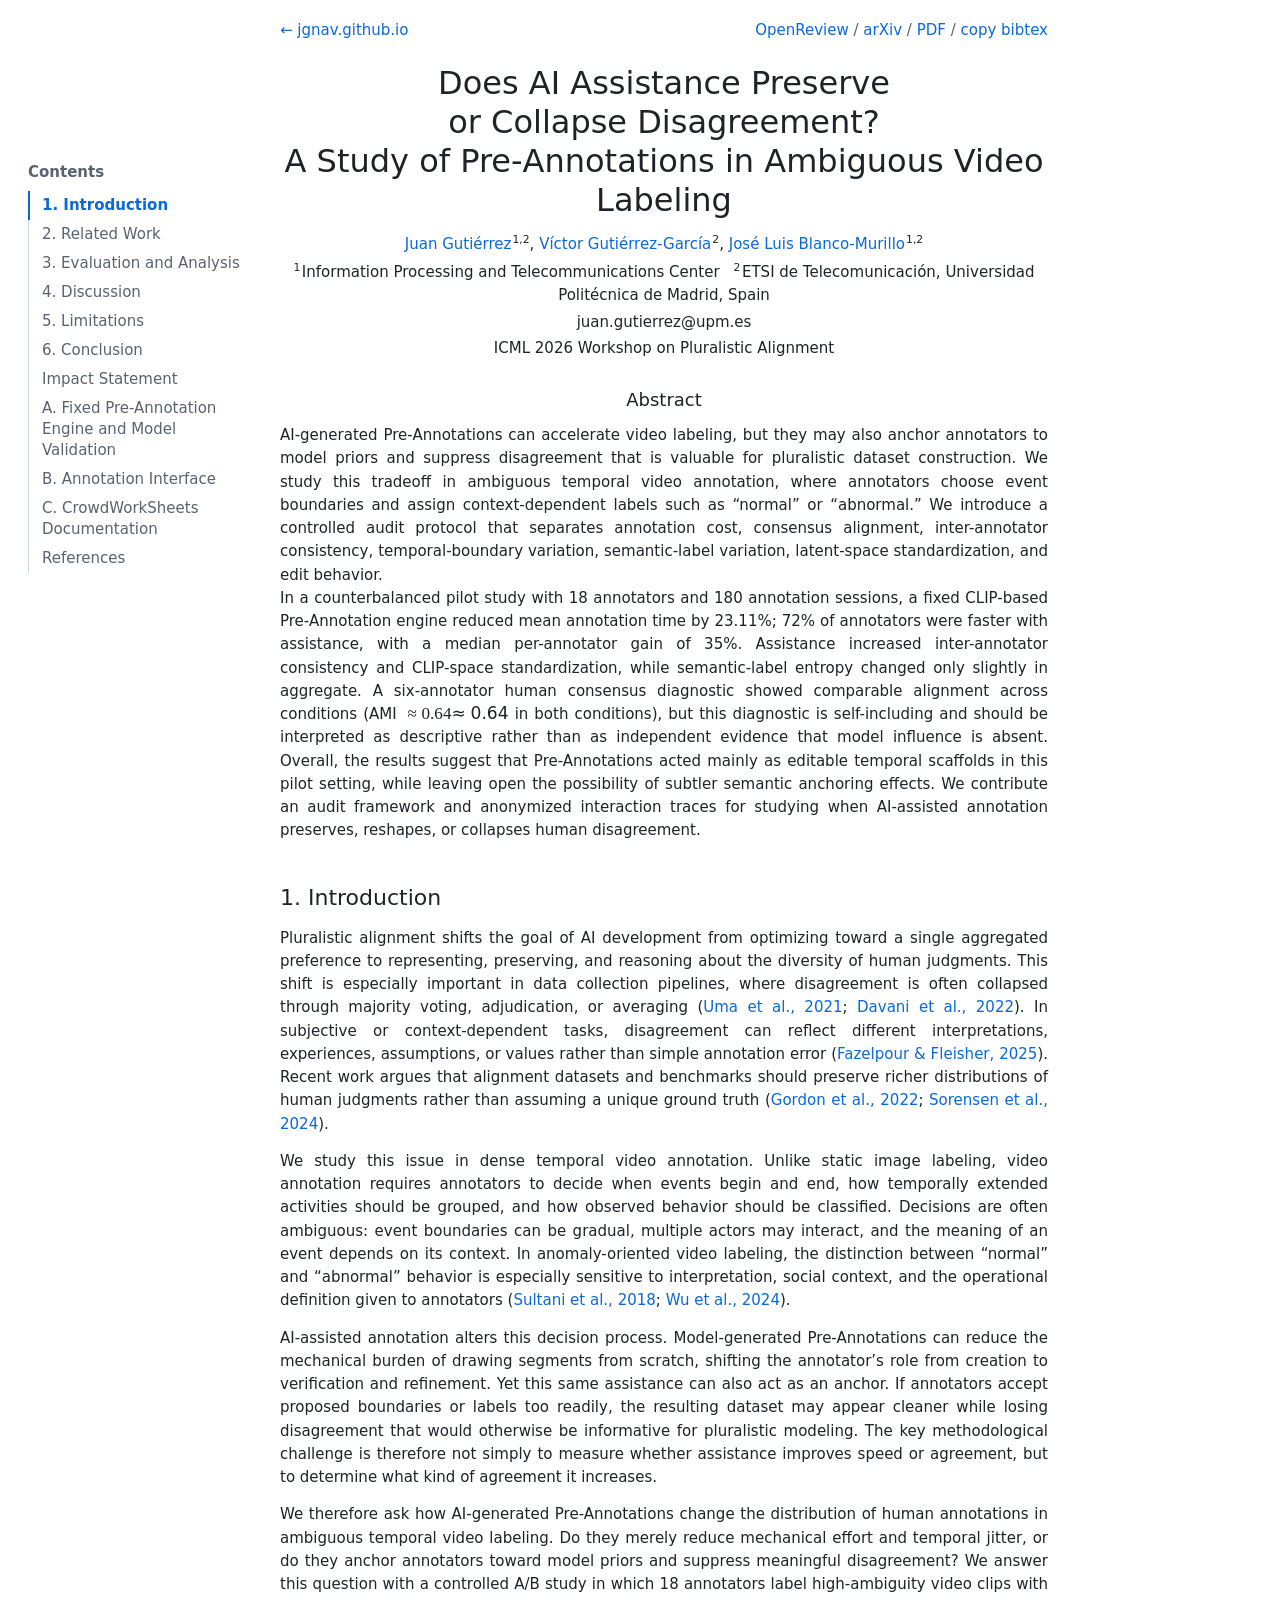
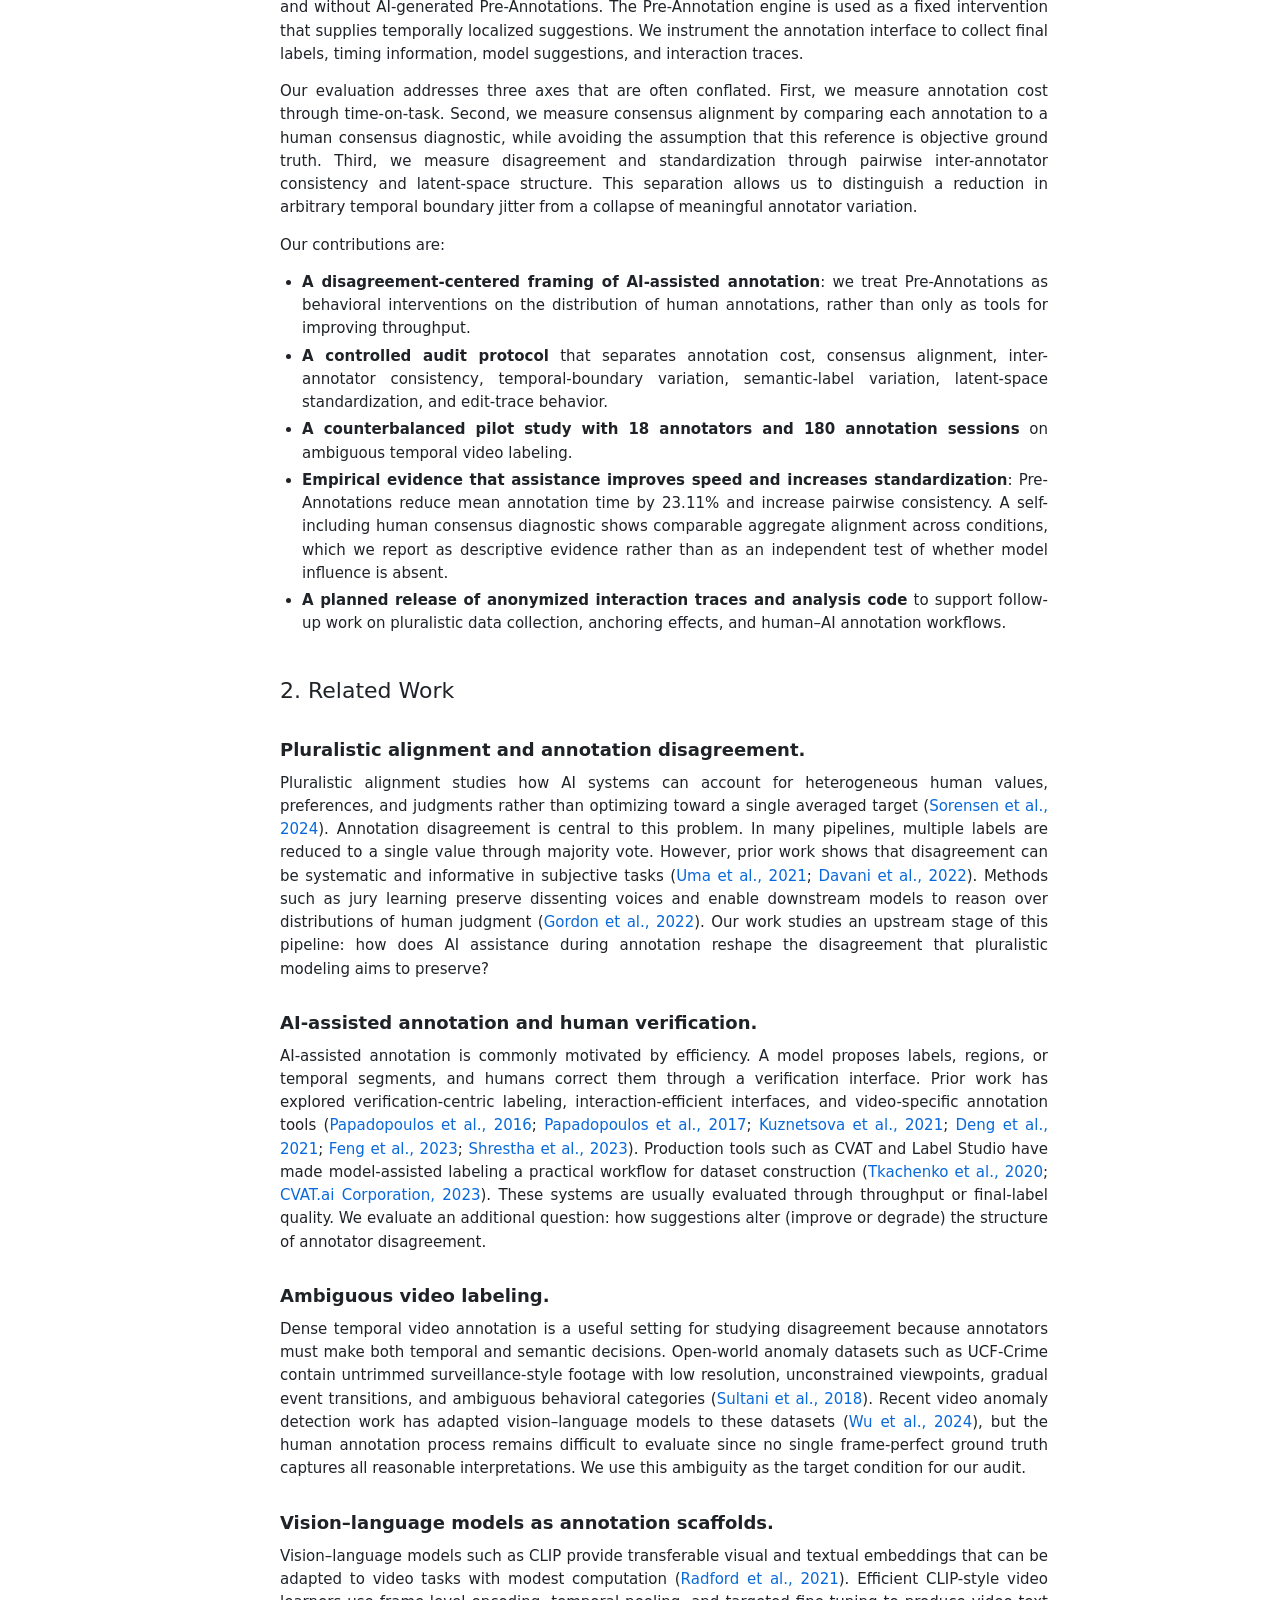
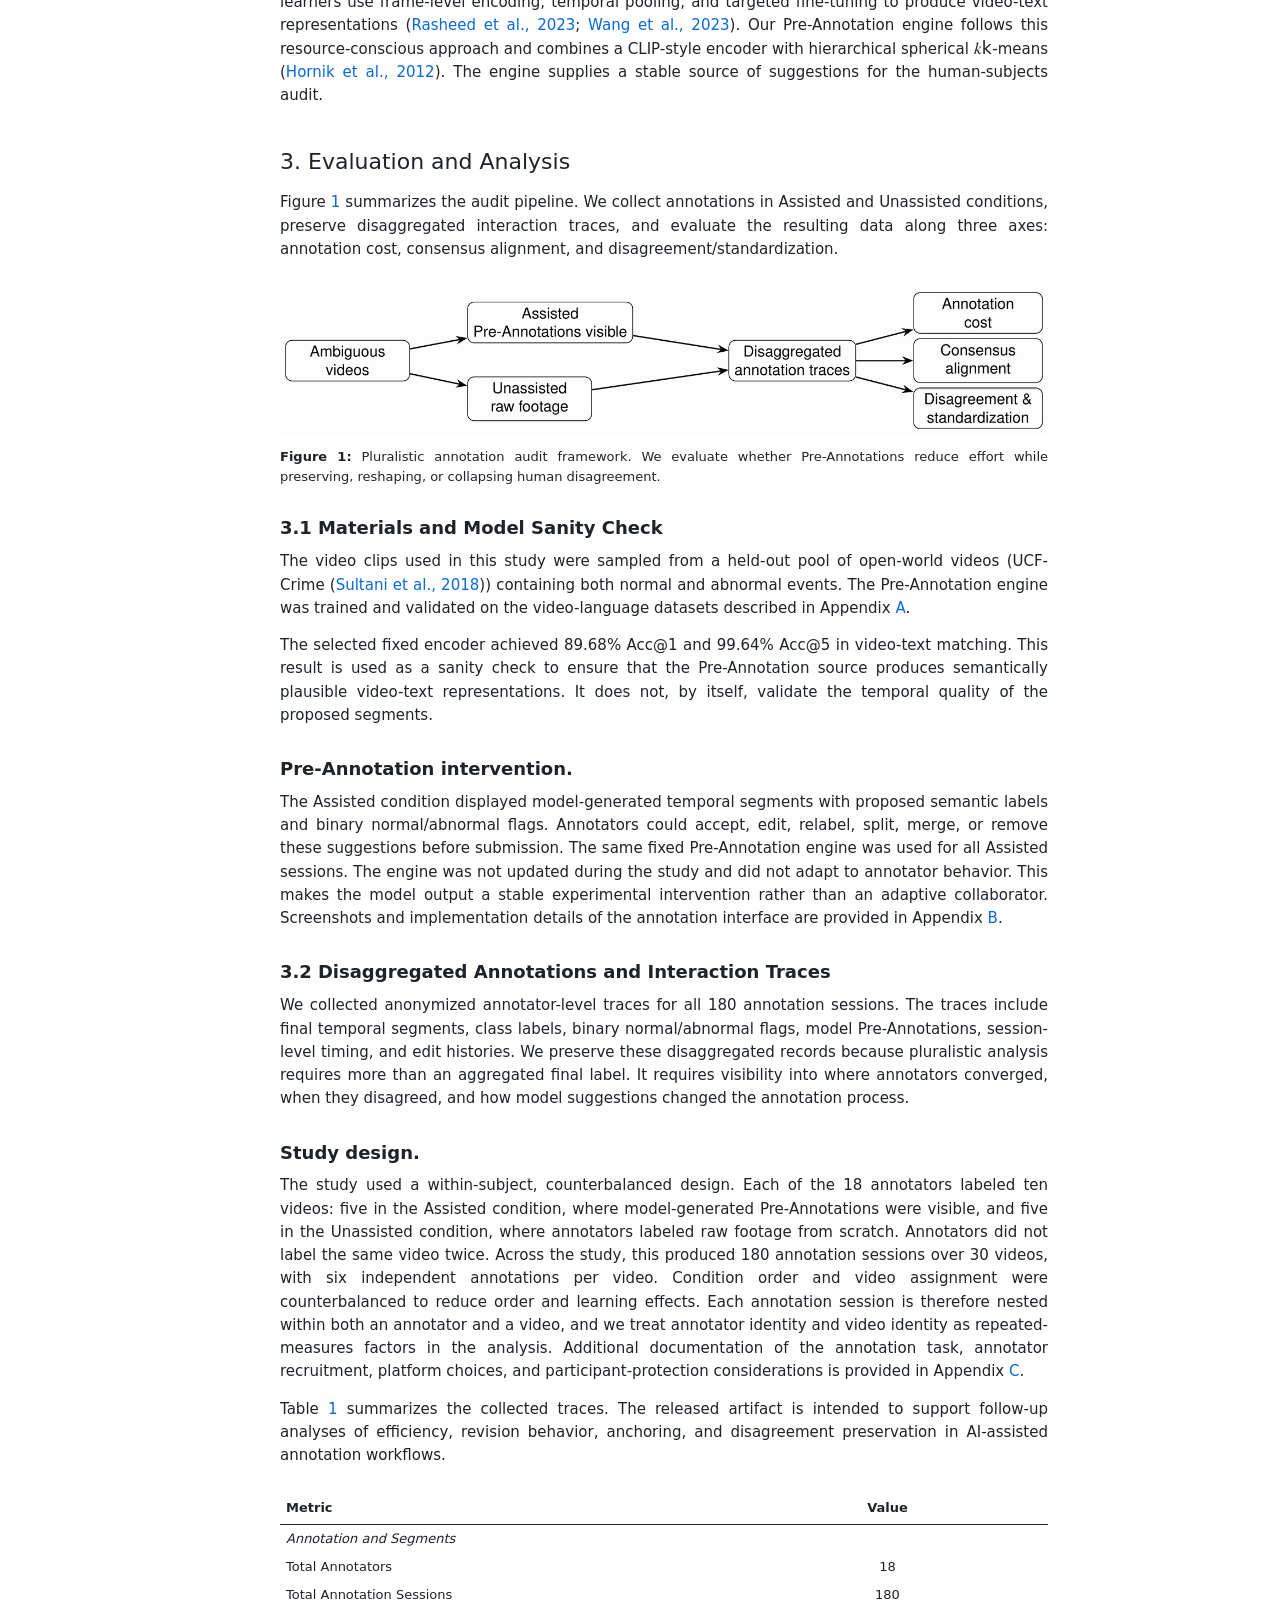
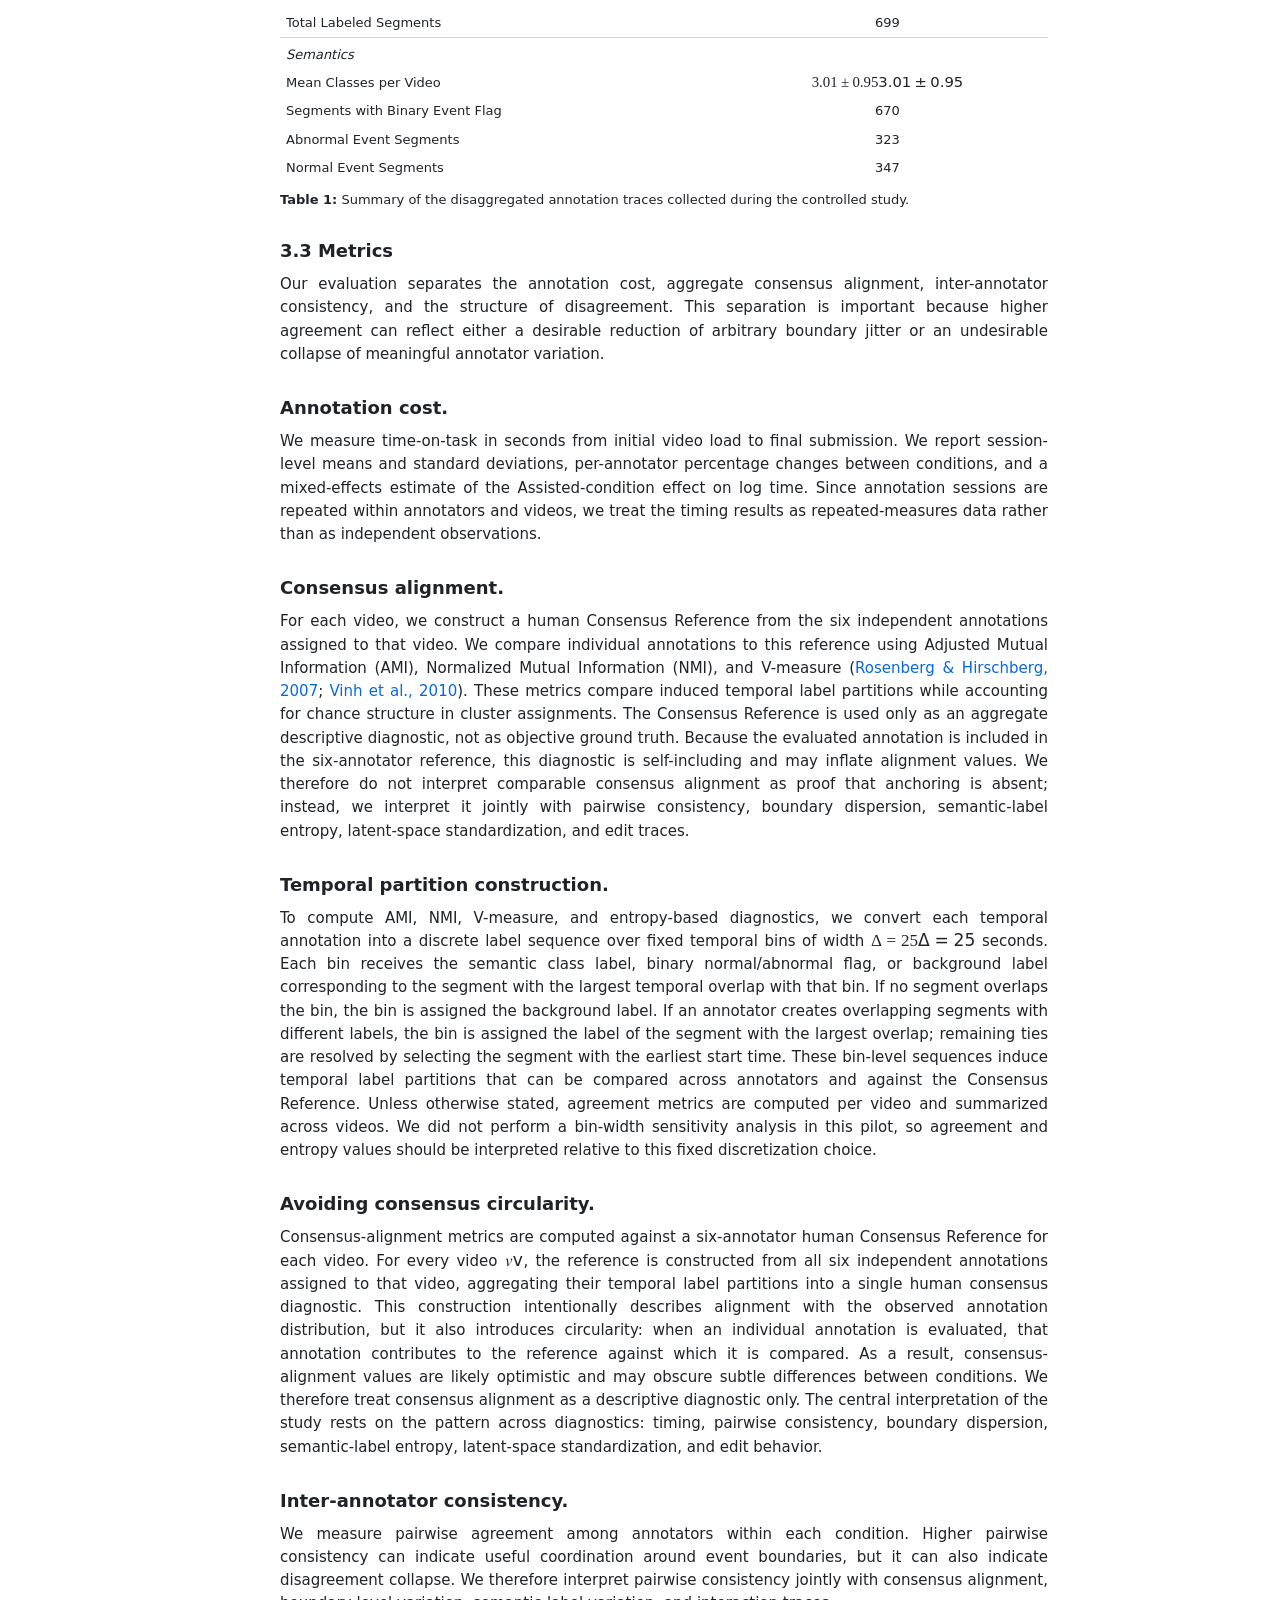
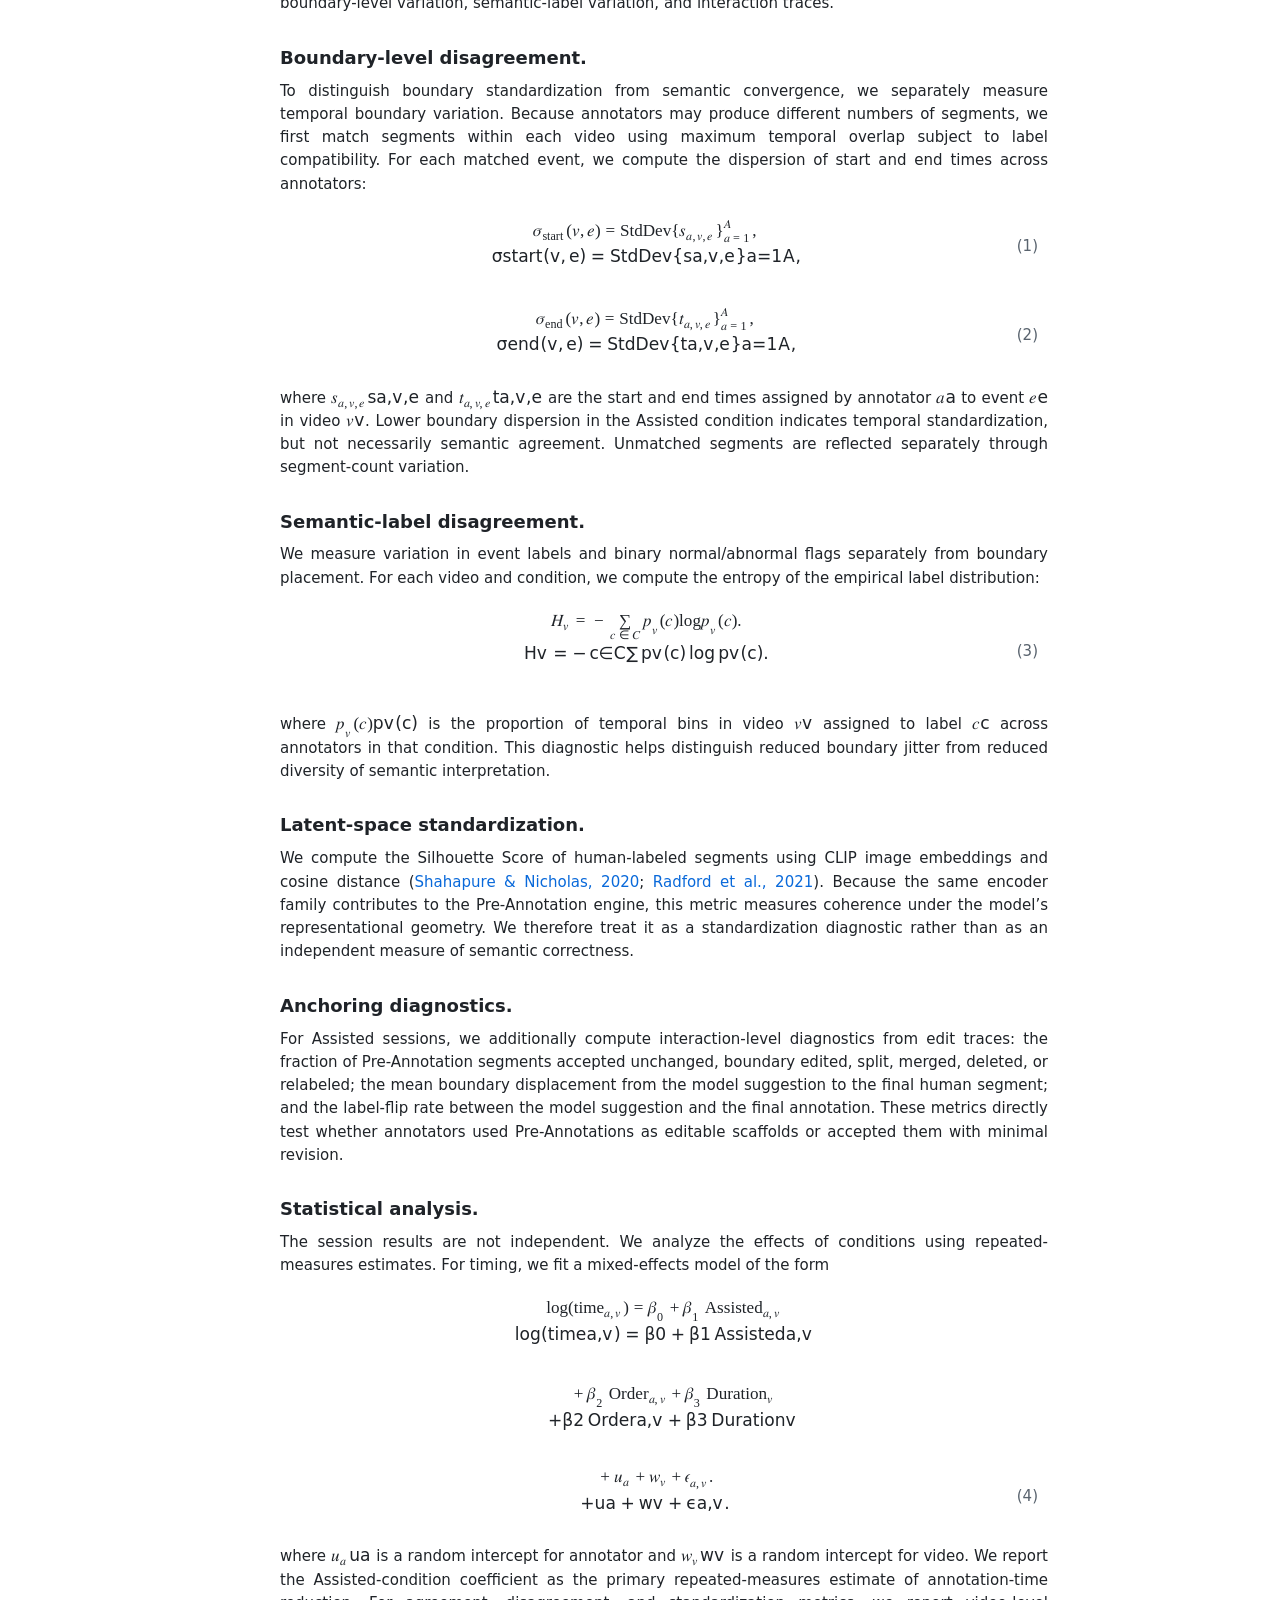
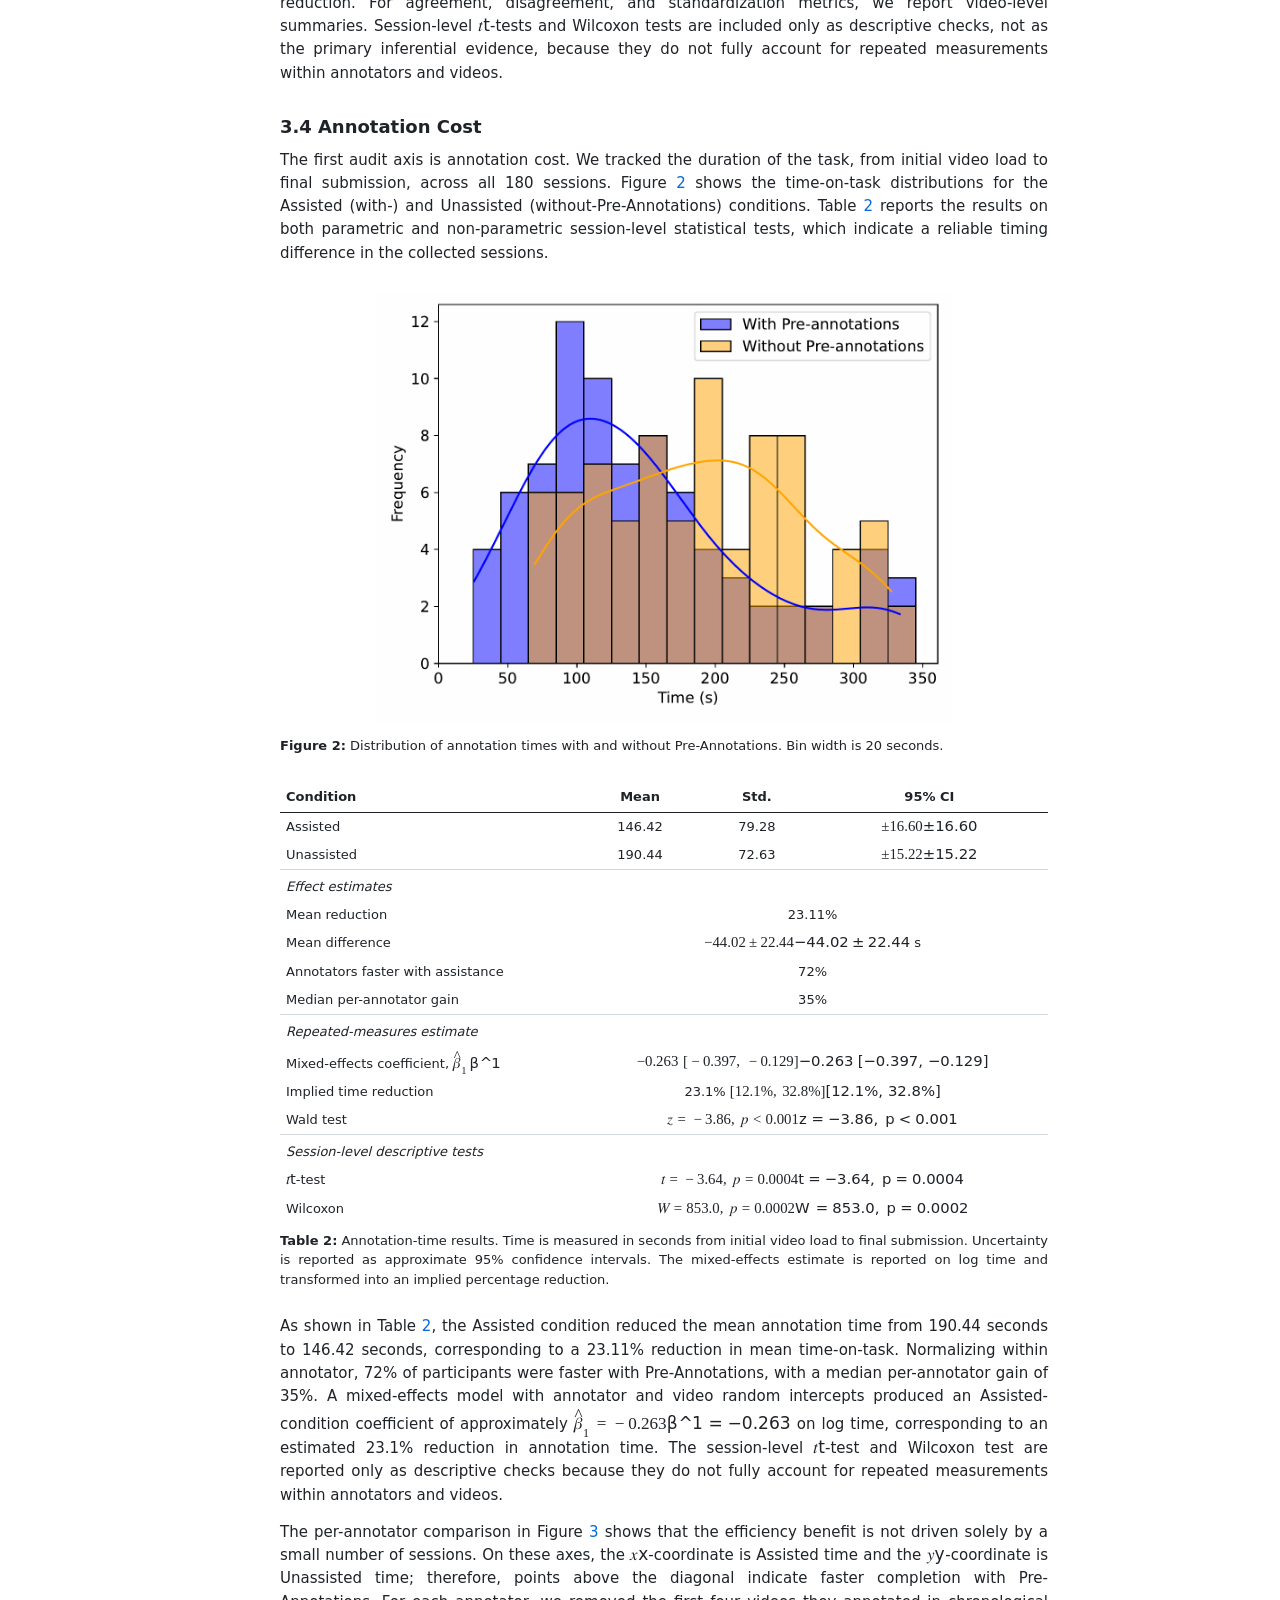
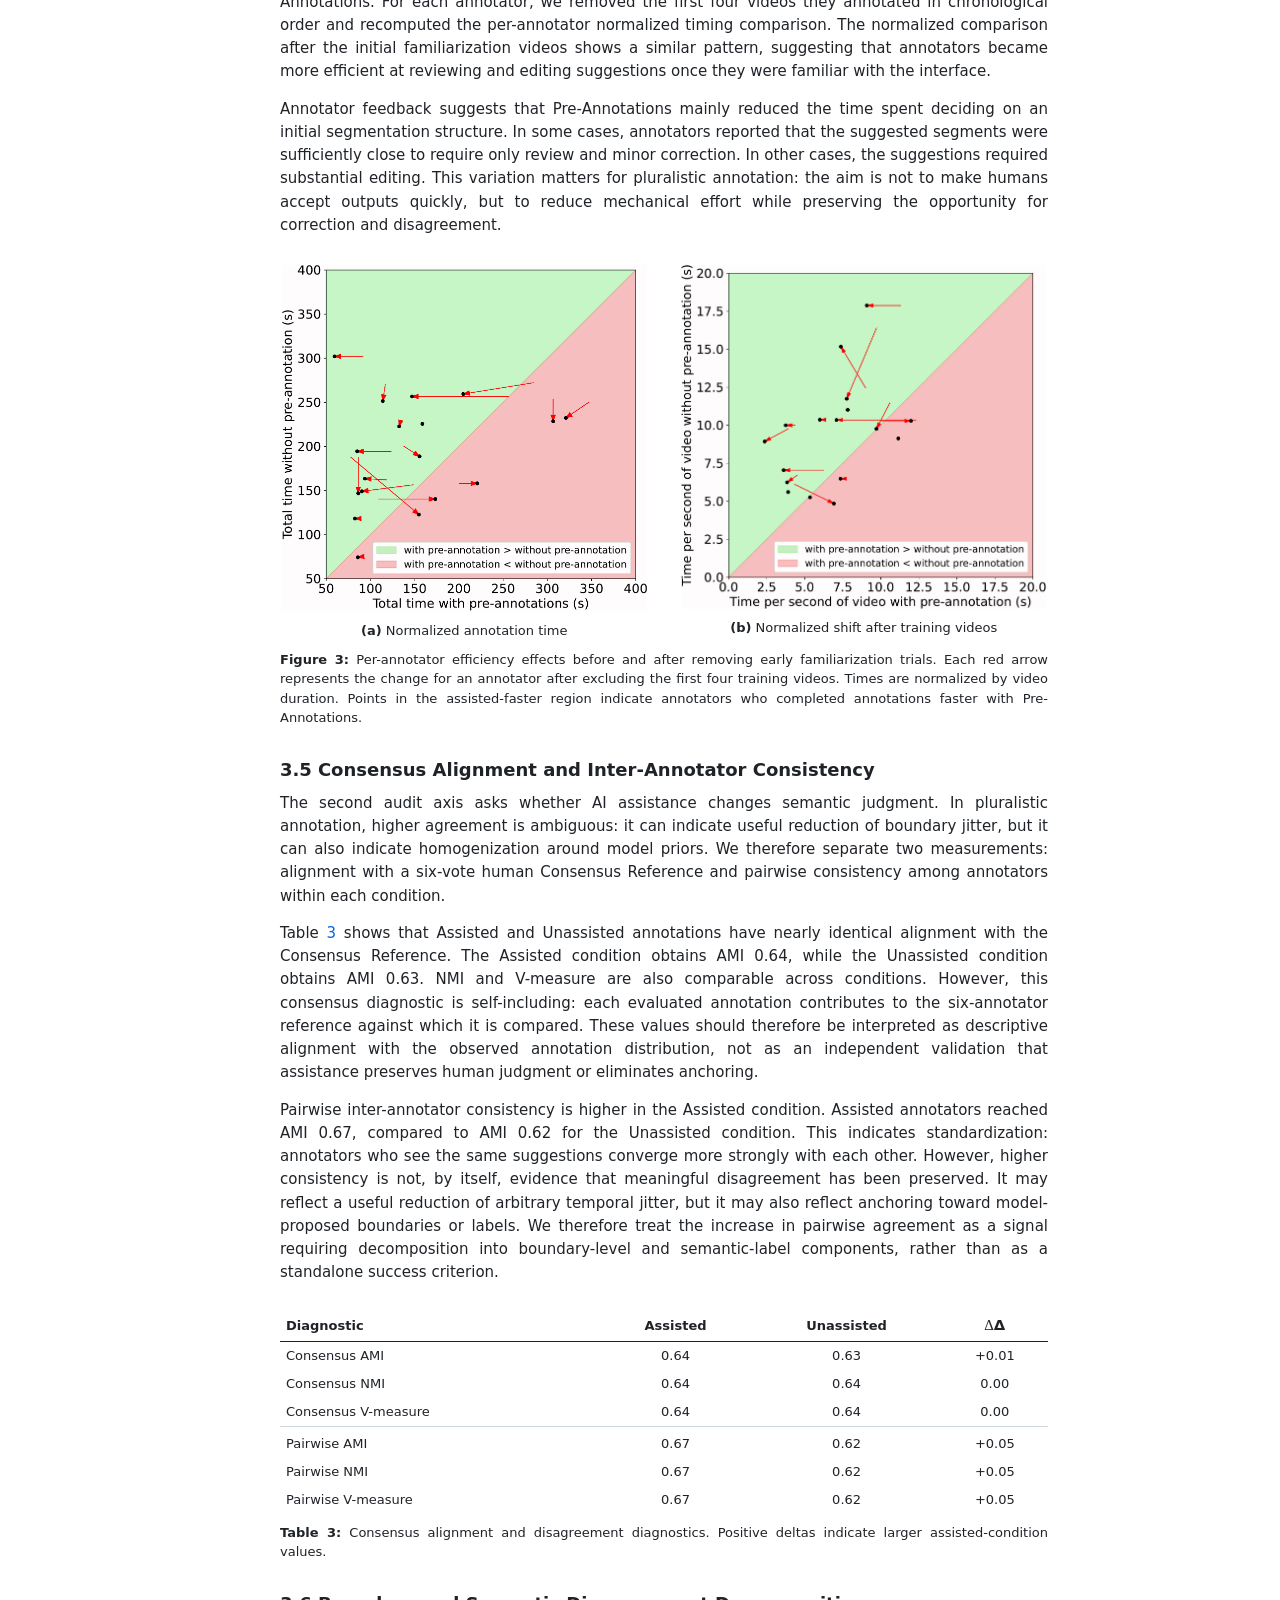
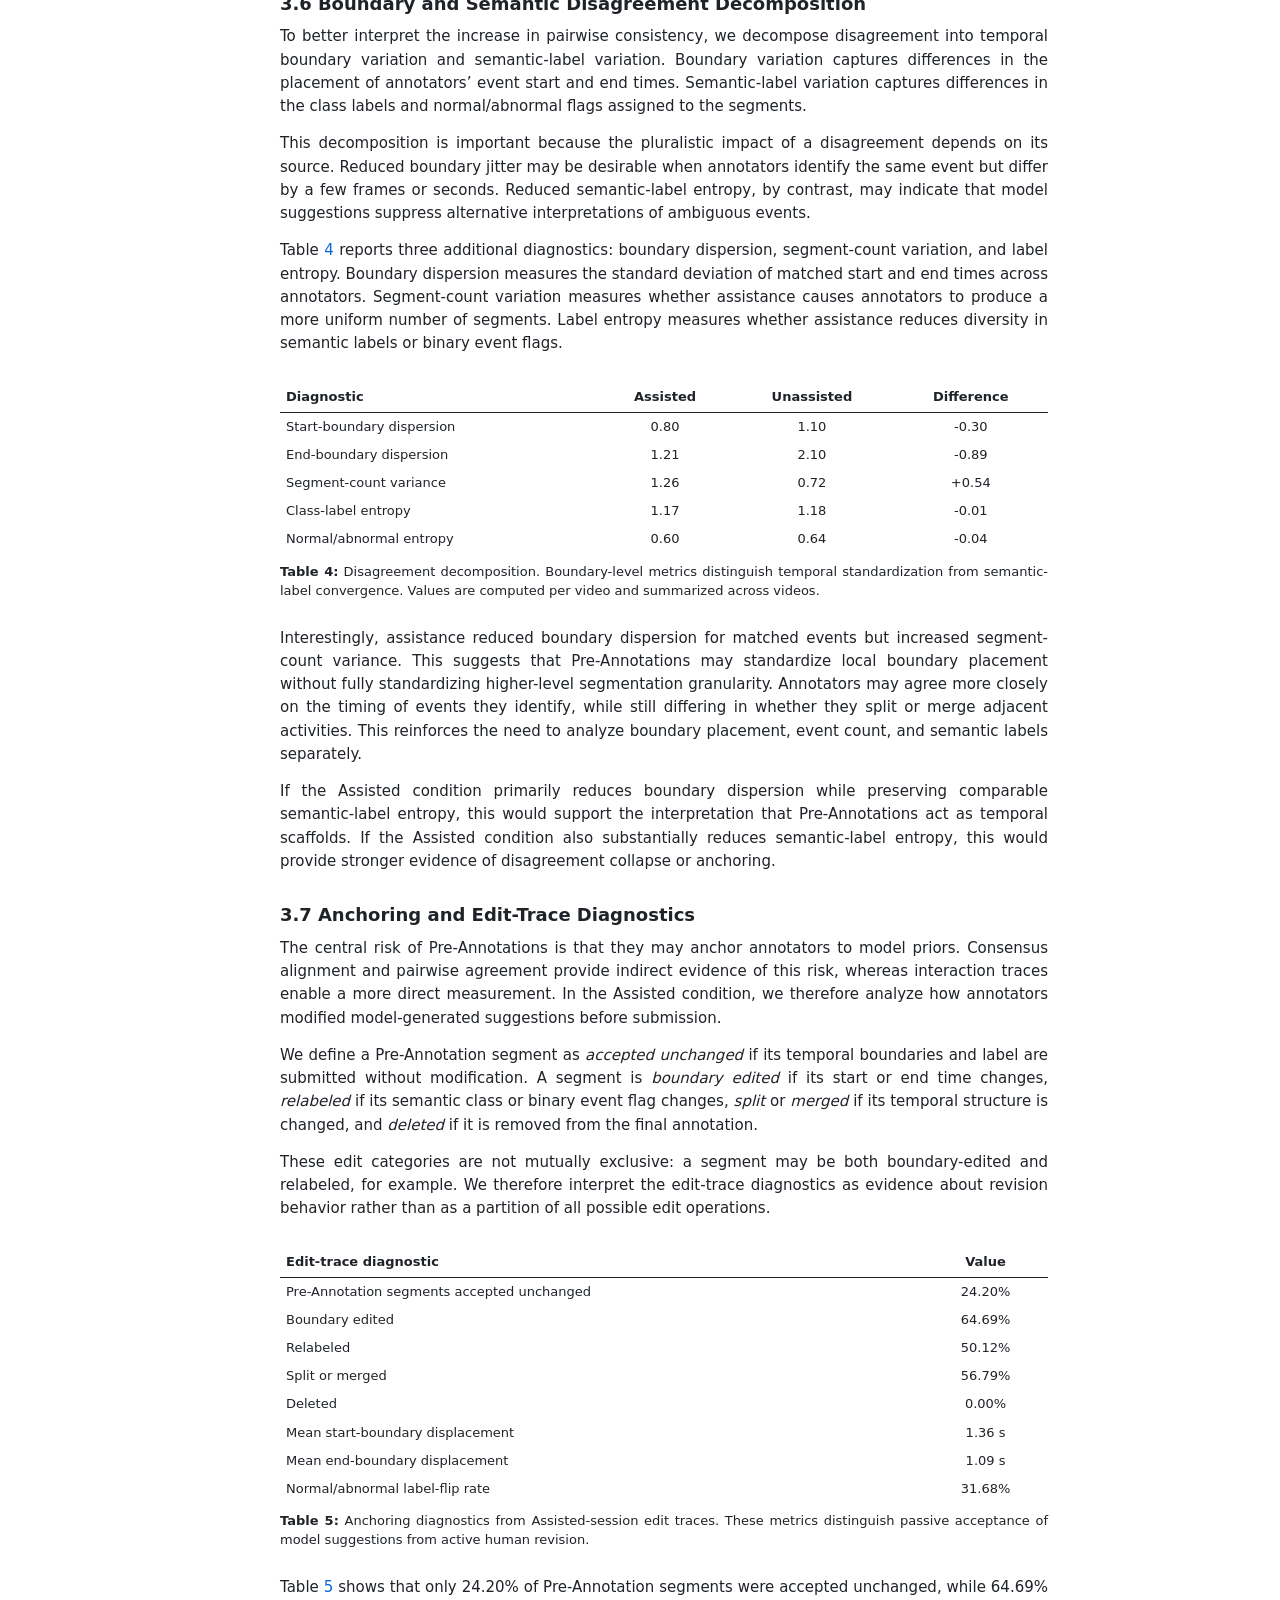
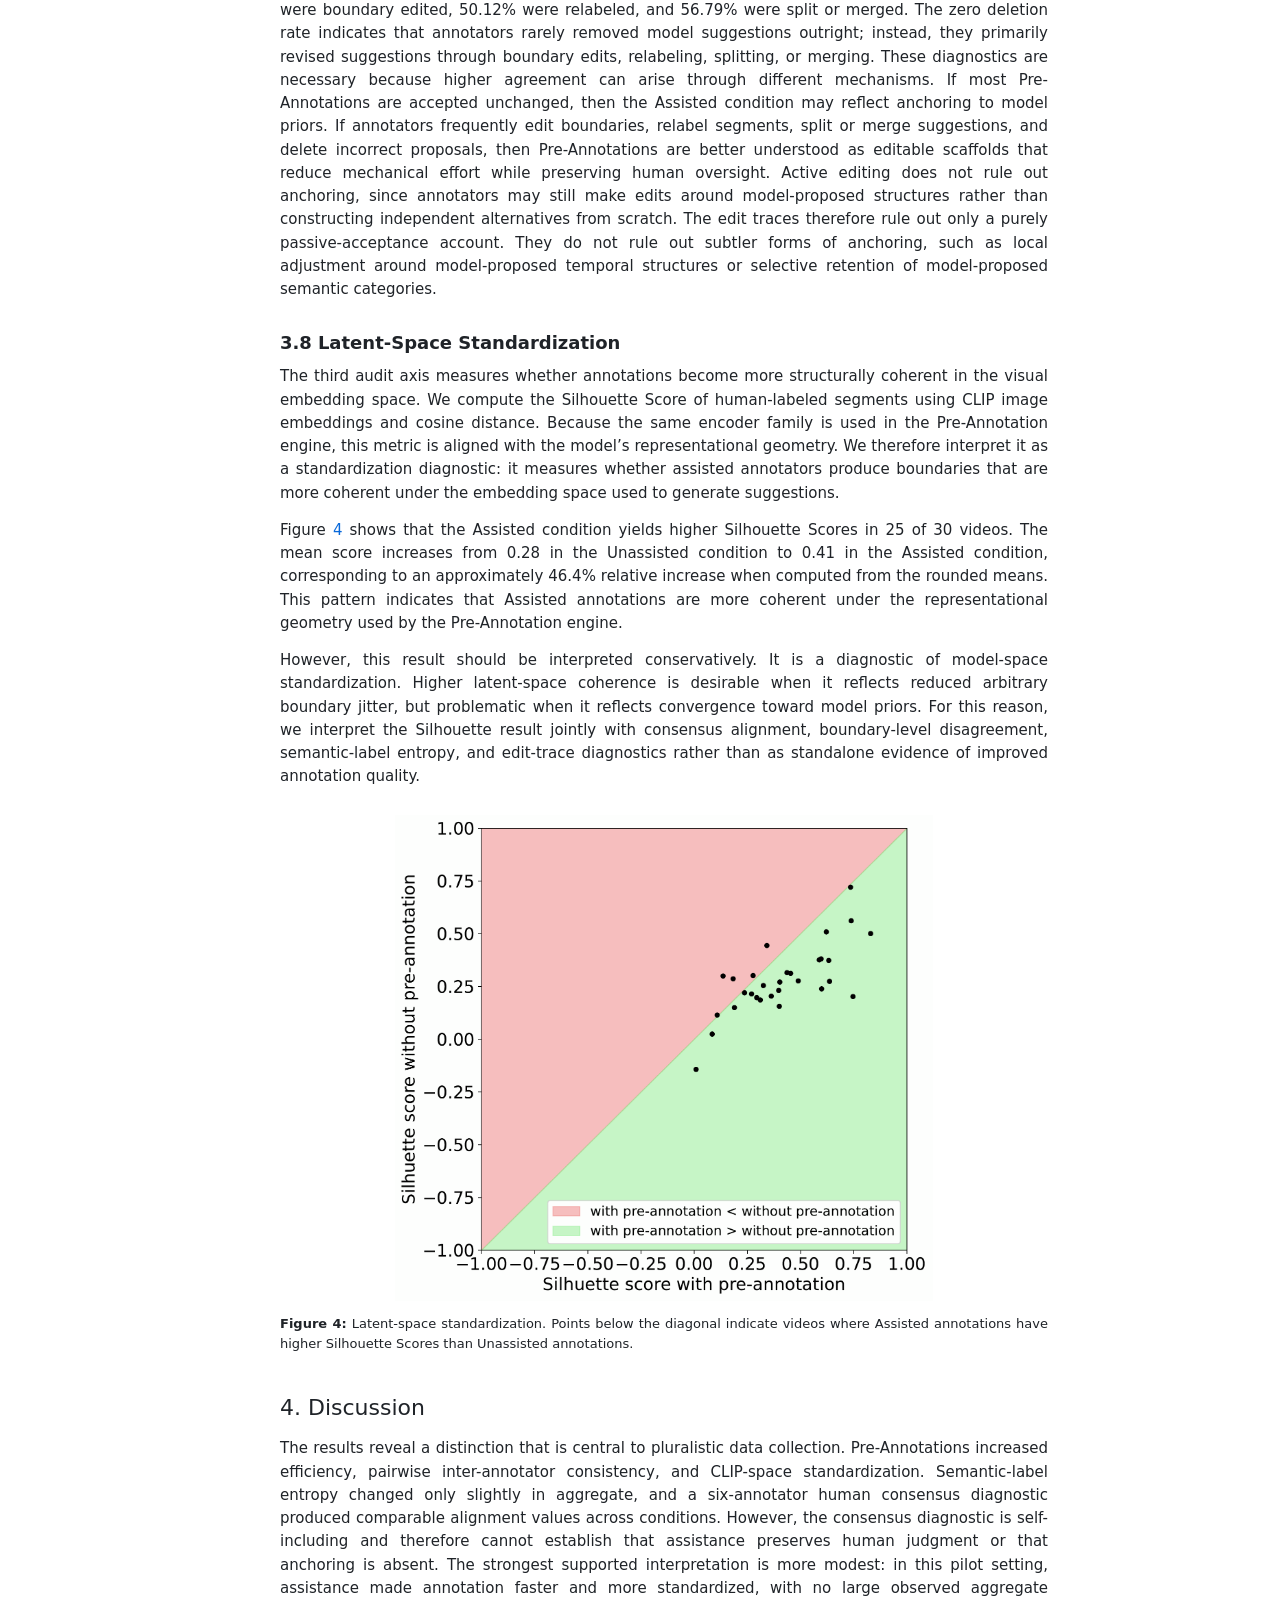
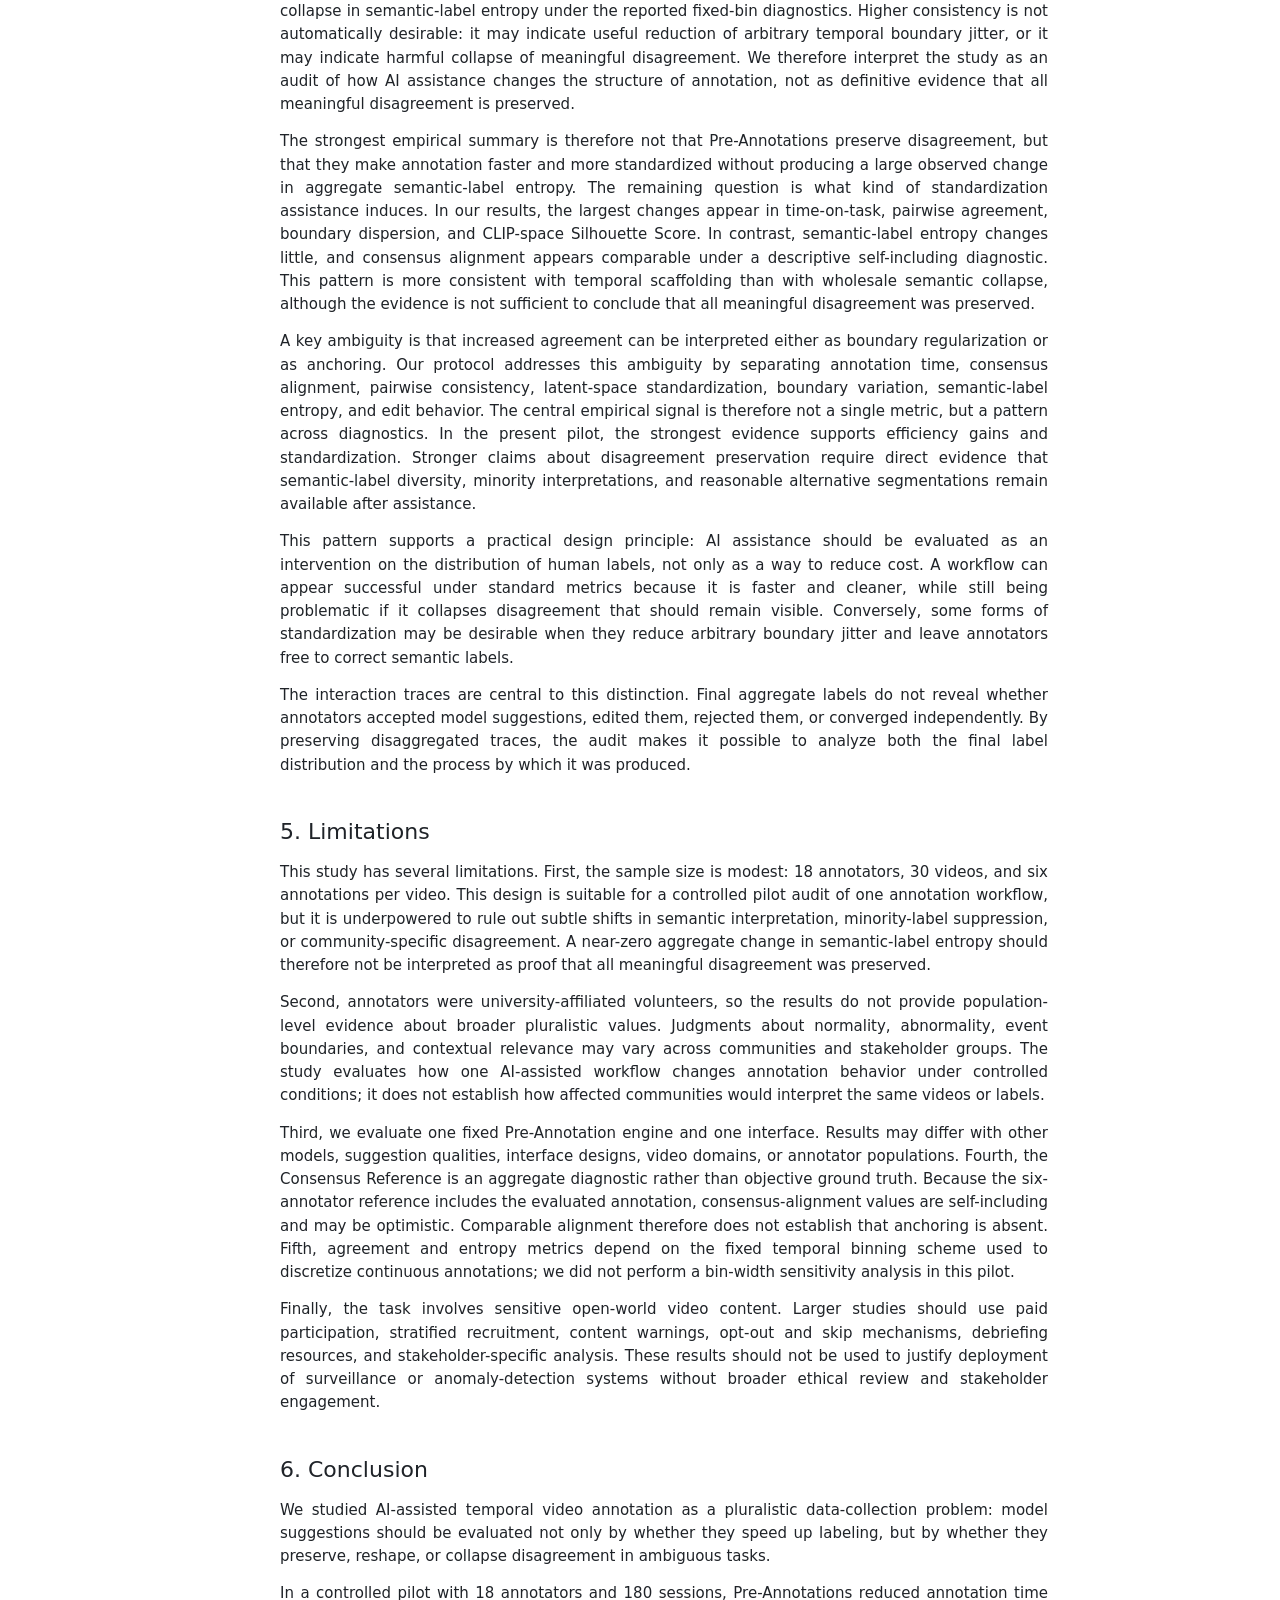
==== hitl/index.html @ 04c46c24 "Add pre-annotation study page (ICML 2026 workshop) and update CV - hitl/: paper page built with tex_" ====
<!DOCTYPE html>
<!-- Generated from LaTeX by tex_to_html: https://github.com/jonbarron/jonbarron.github.io/tree/master/tex_to_html -->
<html lang="en">
<head>
  <meta charset="utf-8">
  <meta name="viewport" content="width=device-width, initial-scale=1">
  <meta name="color-scheme" content="light">
  <title>Does AI Assistance Preserve or Collapse Disagreement? A Study of Pre-Annotations in Ambiguous Video Labeling</title>
  <meta name="author" content="Juan Gutiérrez, Víctor Gutiérrez-García, José Luis Blanco-Murillo">
  <meta name="description" content="A counterbalanced study with 18 annotators and 180 sessions on whether AI-generated Pre-Annotations speed up ambiguous video labeling while preserving, reshaping, or collapsing human disagreement.">
  <meta property="og:title" content="Does AI Assistance Preserve or Collapse Disagreement? A Study of Pre-Annotations in Ambiguous Video Labeling">
  <meta property="og:description" content="A counterbalanced study with 18 annotators and 180 sessions on whether AI-generated Pre-Annotations speed up ambiguous video labeling while preserving, reshaping, or collapsing human disagreement.">
  <meta property="og:type" content="article">
  <meta property="og:url" content="https://jgnav.github.io/hitl/">
  <meta name="twitter:card" content="summary">
  <meta name="twitter:title" content="Does AI Assistance Preserve or Collapse Disagreement? A Study of Pre-Annotations in Ambiguous Video Labeling">
  <meta name="twitter:description" content="A counterbalanced study with 18 annotators and 180 sessions on whether AI-generated Pre-Annotations speed up ambiguous video labeling while preserving, reshaping, or collapsing human disagreement.">
  <meta name="twitter:site" content="@jon_barron">
  <meta name="twitter:creator" content="@jon_barron">
  <link rel="icon" type="image/png" href="[data-uri]">
  <link rel="preconnect" href="https://fonts.gstatic.com" crossorigin>
  <link rel="stylesheet" type="text/css" href="../stylesheet.css">
  <link rel="stylesheet" type="text/css" href="../tex_to_html/paper.css">
  <link rel="stylesheet" href="https://cdn.jsdelivr.net/npm/katex@0.16.22/dist/katex.min.css" crossorigin="anonymous">
</head>
<body>
  <div class="page-layout">
    <aside class="toc-sidebar">
      <div class="toc-header">Contents</div>
      <ul class="toc-list" id="toc-list">
        <li><a href="#s1">1. Introduction</a></li><li><a href="#s2">2. Related Work</a></li><li><a href="#sec:evaluation">3. Evaluation and Analysis</a></li><li><a href="#s4">4. Discussion</a></li><li><a href="#s5">5. Limitations</a></li><li><a href="#s6">6. Conclusion</a></li><li><a href="#sx1">Impact Statement</a></li><li><a href="#appendix:encoder_eval">A. Fixed Pre-Annotation Engine and Model Validation</a></li><li><a href="#appendix:interface">B. Annotation Interface</a></li><li><a href="#appendix:CrowdWorkSheets">C. CrowdWorkSheets Documentation</a></li><li><a href="#references">References</a></li>
      </ul>
    </aside>

    <main class="paper-main">
      <nav class="paper-nav">
        <a href="../">← jgnav.github.io</a>
        <div class="paper-nav-links">
          <a href="https://openreview.net/forum?id=JxiOoHqbXl">OpenReview</a> /
          <a href="https://arxiv.org/abs/2510.21798">arXiv</a> /
          <a href="../data/ICML26_workshop.pdf">PDF</a> /
          <a href="#bibtex" id="copy-bibtex-btn" data-bibtex="@inproceedings{gutierrez2026preannotations,
  title={Does AI Assistance Preserve or Collapse Disagreement? A Study of Pre-Annotations in Ambiguous Video Labeling},
  author={Gutiérrez, Juan and Gutiérrez-García, Víctor and Blanco-Murillo, José Luis},
  booktitle={ICML 2026 Workshop on Pluralistic Alignment},
  year={2026}
}" onclick="copyBibtex(this); return false;">copy bibtex</a>
        </div>
      </nav>

      <header class="paper-header">
        <h1 class="paper-title">Does AI Assistance Preserve or Collapse Disagreement?<br>A Study of Pre‑Annotations in Ambiguous Video Labeling</h1>
        <div class="paper-authors">
          <a href="https://jgnav.github.io/">Juan Gutiérrez</a><sup class="author-sup">1,2</sup>,
          <a href="https://vgutierrez2404.github.io/">Víctor Gutiérrez-García</a><sup class="author-sup">2</sup>,
          <a href="https://jlblancoupm.github.io/">José Luis Blanco-Murillo</a><sup class="author-sup">1,2</sup>
        </div>
        <div class="paper-affil"><span class="affil-item"><sup>1</sup>Information Processing and Telecommunications Center</span><span class="affil-item"><sup>2</sup>ETSI de Telecomunicación, Universidad Politécnica de Madrid, Spain</span></div>
        <div class="paper-emails">juan.gutierrez@upm.es</div>
        <div class="paper-venue">ICML 2026 Workshop on Pluralistic Alignment</div>
      </header>

      <section class="abstract-box" id="abstract">
        <div class="abstract-title">Abstract</div>
        <p>AI-generated Pre-Annotations can accelerate video labeling, but they may also anchor annotators to model priors and suppress disagreement that is valuable for pluralistic dataset construction. We study this tradeoff in ambiguous temporal video annotation, where annotators choose event boundaries and assign context-dependent labels such as “normal” or “abnormal.” We introduce a controlled audit protocol that separates annotation cost, consensus alignment, inter-annotator consistency, temporal-boundary variation, semantic-label variation, latent-space standardization, and edit behavior.</p>
        <p>In a counterbalanced pilot study with 18 annotators and 180 annotation sessions, a fixed CLIP-based Pre-Annotation engine reduced mean annotation time by 23.11%; 72% of annotators were faster with assistance, with a median per-annotator gain of 35%. Assistance increased inter-annotator consistency and CLIP-space standardization, while semantic-label entropy changed only slightly in aggregate. A six-annotator human consensus diagnostic showed comparable alignment across conditions (AMI <span class="math-inline"><span class="katex"><span class="katex-mathml"><math xmlns="http://www.w3.org/1998/Math/MathML"><semantics><mrow><mo>≈</mo><mn>0.64</mn></mrow><annotation encoding="application/x-tex">\approx 0.64</annotation></semantics></math></span><span class="katex-html" aria-hidden="true"><span class="base"><span class="strut" style="height:0.4831em;"></span><span class="mrel">≈</span><span class="mspace" style="margin-right:0.2778em;"></span></span><span class="base"><span class="strut" style="height:0.6444em;"></span><span class="mord">0.64</span></span></span></span></span> in both conditions), but this diagnostic is self-including and should be interpreted as descriptive rather than as independent evidence that model influence is absent. Overall, the results suggest that Pre-Annotations acted mainly as editable temporal scaffolds in this pilot setting, while leaving open the possibility of subtler semantic anchoring effects. We contribute an audit framework and anonymized interaction traces for studying when AI-assisted annotation preserves, reshapes, or collapses human disagreement.</p>
      </section>

      <h2 id="s1" class="section-heading"><span class="sec-num">1.</span> Introduction<a class="heading-anchor" href="#s1" title="Permalink">#</a></h2>
<p>Pluralistic alignment shifts the goal of AI development from optimizing toward a single aggregated preference to representing, preserving, and reasoning about the diversity of human judgments. This shift is especially important in data collection pipelines, where disagreement is often collapsed through majority voting, adjudication, or averaging (<a href="#bib-uma2021learning" class="cite-link" data-bib="uma2021learning">Uma et al., 2021</a>; <a href="#bib-davani2022dealing" class="cite-link" data-bib="davani2022dealing">Davani et al., 2022</a>). In subjective or context-dependent tasks, disagreement can reflect different interpretations, experiences, assumptions, or values rather than simple annotation error (<a href="#bib-fazelpour2025value" class="cite-link" data-bib="fazelpour2025value">Fazelpour &amp; Fleisher, 2025</a>). Recent work argues that alignment datasets and benchmarks should preserve richer distributions of human judgments rather than assuming a unique ground truth (<a href="#bib-gordon2022jury" class="cite-link" data-bib="gordon2022jury">Gordon et al., 2022</a>; <a href="#bib-sorensen2024roadmap" class="cite-link" data-bib="sorensen2024roadmap">Sorensen et al., 2024</a>).</p>
<p>We study this issue in dense temporal video annotation. Unlike static image labeling, video annotation requires annotators to decide when events begin and end, how temporally extended activities should be grouped, and how observed behavior should be classified. Decisions are often ambiguous: event boundaries can be gradual, multiple actors may interact, and the meaning of an event depends on its context. In anomaly-oriented video labeling, the distinction between “normal” and “abnormal” behavior is especially sensitive to interpretation, social context, and the operational definition given to annotators (<a href="#bib-Sultani_2018_CVPR" class="cite-link" data-bib="Sultani_2018_CVPR">Sultani et al., 2018</a>; <a href="#bib-wu2023vadclip" class="cite-link" data-bib="wu2023vadclip">Wu et al., 2024</a>).</p>
<p>AI-assisted annotation alters this decision process. Model-generated Pre-Annotations can reduce the mechanical burden of drawing segments from scratch, shifting the annotator’s role from creation to verification and refinement. Yet this same assistance can also act as an anchor. If annotators accept proposed boundaries or labels too readily, the resulting dataset may appear cleaner while losing disagreement that would otherwise be informative for pluralistic modeling. The key methodological challenge is therefore not simply to measure whether assistance improves speed or agreement, but to determine what kind of agreement it increases.</p>
<p>We therefore ask how AI-generated Pre-Annotations change the distribution of human annotations in ambiguous temporal video labeling. Do they merely reduce mechanical effort and temporal jitter, or do they anchor annotators toward model priors and suppress meaningful disagreement? We answer this question with a controlled A/B study in which 18 annotators label high-ambiguity video clips with and without AI-generated Pre-Annotations. The Pre-Annotation engine is used as a fixed intervention that supplies temporally localized suggestions. We instrument the annotation interface to collect final labels, timing information, model suggestions, and interaction traces.</p>
<p>Our evaluation addresses three axes that are often conflated. First, we measure annotation cost through time-on-task. Second, we measure consensus alignment by comparing each annotation to a human consensus diagnostic, while avoiding the assumption that this reference is objective ground truth. Third, we measure disagreement and standardization through pairwise inter-annotator consistency and latent-space structure. This separation allows us to distinguish a reduction in arbitrary temporal boundary jitter from a collapse of meaningful annotator variation.</p>
<p>Our contributions are:</p>
<ul class="paper-list"><li><strong>A disagreement-centered framing of AI-assisted annotation</strong>: we treat Pre-Annotations as behavioral interventions on the distribution of human annotations, rather than only as tools for improving throughput.</li><li><strong>A controlled audit protocol</strong> that separates annotation cost, consensus alignment, inter-annotator consistency, temporal-boundary variation, semantic-label variation, latent-space standardization, and edit-trace behavior.</li><li><strong>A counterbalanced pilot study with 18 annotators and 180 annotation sessions</strong> on ambiguous temporal video labeling.</li><li><strong>Empirical evidence that assistance improves speed and increases standardization</strong>: Pre-Annotations reduce mean annotation time by 23.11% and increase pairwise consistency. A self-including human consensus diagnostic shows comparable aggregate alignment across conditions, which we report as descriptive evidence rather than as an independent test of whether model influence is absent.</li><li><strong>A planned release of anonymized interaction traces and analysis code</strong> to support follow-up work on pluralistic data collection, anchoring effects, and human–AI annotation workflows.</li></ul>
<h2 id="s2" class="section-heading"><span class="sec-num">2.</span> Related Work<a class="heading-anchor" href="#s2" title="Permalink">#</a></h2>
<h4 id="s2.ss0.sss0.px1" class="subsec-heading">Pluralistic alignment and annotation disagreement.</h4>
<p>Pluralistic alignment studies how AI systems can account for heterogeneous human values, preferences, and judgments rather than optimizing toward a single averaged target (<a href="#bib-sorensen2024roadmap" class="cite-link" data-bib="sorensen2024roadmap">Sorensen et al., 2024</a>). Annotation disagreement is central to this problem. In many pipelines, multiple labels are reduced to a single value through majority vote. However, prior work shows that disagreement can be systematic and informative in subjective tasks (<a href="#bib-uma2021learning" class="cite-link" data-bib="uma2021learning">Uma et al., 2021</a>; <a href="#bib-davani2022dealing" class="cite-link" data-bib="davani2022dealing">Davani et al., 2022</a>). Methods such as jury learning preserve dissenting voices and enable downstream models to reason over distributions of human judgment (<a href="#bib-gordon2022jury" class="cite-link" data-bib="gordon2022jury">Gordon et al., 2022</a>). Our work studies an upstream stage of this pipeline: how does AI assistance during annotation reshape the disagreement that pluralistic modeling aims to preserve?</p>
<h4 id="s2.ss0.sss0.px2" class="subsec-heading">AI-assisted annotation and human verification.</h4>
<p>AI-assisted annotation is commonly motivated by efficiency. A model proposes labels, regions, or temporal segments, and humans correct them through a verification interface. Prior work has explored verification-centric labeling, interaction-efficient interfaces, and video-specific annotation tools (<a href="#bib-papadopoulos2016we" class="cite-link" data-bib="papadopoulos2016we">Papadopoulos et al., 2016</a>; <a href="#bib-papadopoulos2017extreme" class="cite-link" data-bib="papadopoulos2017extreme">Papadopoulos et al., 2017</a>; <a href="#bib-kuznetsova2021efficient" class="cite-link" data-bib="kuznetsova2021efficient">Kuznetsova et al., 2021</a>; <a href="#bib-deng2021eventanchor" class="cite-link" data-bib="deng2021eventanchor">Deng et al., 2021</a>; <a href="#bib-feng2023video2action" class="cite-link" data-bib="feng2023video2action">Feng et al., 2023</a>; <a href="#bib-shrestha2023feva" class="cite-link" data-bib="shrestha2023feva">Shrestha et al., 2023</a>). Production tools such as CVAT and Label Studio have made model-assisted labeling a practical workflow for dataset construction (<a href="#bib-Labelstudio" class="cite-link" data-bib="Labelstudio">Tkachenko et al., 2020</a>; <a href="#bib-cvat_ai_corporation_2023_4009388" class="cite-link" data-bib="cvat_ai_corporation_2023_4009388">CVAT.ai Corporation, 2023</a>). These systems are usually evaluated through throughput or final-label quality. We evaluate an additional question: how suggestions alter (improve or degrade) the structure of annotator disagreement.</p>
<h4 id="s2.ss0.sss0.px3" class="subsec-heading">Ambiguous video labeling.</h4>
<p>Dense temporal video annotation is a useful setting for studying disagreement because annotators must make both temporal and semantic decisions. Open-world anomaly datasets such as UCF-Crime contain untrimmed surveillance-style footage with low resolution, unconstrained viewpoints, gradual event transitions, and ambiguous behavioral categories (<a href="#bib-Sultani_2018_CVPR" class="cite-link" data-bib="Sultani_2018_CVPR">Sultani et al., 2018</a>). Recent video anomaly detection work has adapted vision–language models to these datasets (<a href="#bib-wu2023vadclip" class="cite-link" data-bib="wu2023vadclip">Wu et al., 2024</a>), but the human annotation process remains difficult to evaluate since no single frame-perfect ground truth captures all reasonable interpretations. We use this ambiguity as the target condition for our audit.</p>
<h4 id="s2.ss0.sss0.px4" class="subsec-heading">Vision–language models as annotation scaffolds.</h4>
<p>Vision–language models such as CLIP provide transferable visual and textual embeddings that can be adapted to video tasks with modest computation (<a href="#bib-radford_learning_2021" class="cite-link" data-bib="radford_learning_2021">Radford et al., 2021</a>). Efficient CLIP-style video learners use frame-level encoding, temporal pooling, and targeted fine-tuning to produce video-text representations (<a href="#bib-rasheed2023fine" class="cite-link" data-bib="rasheed2023fine">Rasheed et al., 2023</a>; <a href="#bib-10323592" class="cite-link" data-bib="10323592">Wang et al., 2023</a>). Our Pre-Annotation engine follows this resource-conscious approach and combines a CLIP-style encoder with hierarchical spherical <span class="math-inline"><span class="katex"><span class="katex-mathml"><math xmlns="http://www.w3.org/1998/Math/MathML"><semantics><mrow><mi>k</mi></mrow><annotation encoding="application/x-tex">k</annotation></semantics></math></span><span class="katex-html" aria-hidden="true"><span class="base"><span class="strut" style="height:0.6944em;"></span><span class="mord mathnormal" style="margin-right:0.03148em;">k</span></span></span></span></span>-means (<a href="#bib-JSSv050i10" class="cite-link" data-bib="JSSv050i10">Hornik et al., 2012</a>). The engine supplies a stable source of suggestions for the human-subjects audit.</p>
<h2 id="sec:evaluation" class="section-heading"><span class="sec-num">3.</span> Evaluation and Analysis<a class="heading-anchor" href="#sec:evaluation" title="Permalink">#</a></h2>
<p>Figure&nbsp;<a href="#fig:audit_framework" class="xref" data-ref="fig:audit_framework">1</a> summarizes the audit pipeline. We collect annotations in Assisted and Unassisted conditions, preserve disaggregated interaction traces, and evaluate the resulting data along three axes: annotation cost, consensus alignment, and disagreement/standardization.</p>
<figure class="paper-figure" id="fig:audit_framework"><div class="fig-top-img-wrap"><img src="img/images/html/fig_audit.png" alt="Figure 1: Pluralistic annotation audit framework. We evaluate whether Pre-Annotations reduce effort while preserving, reshaping, or collapsing human disagreement." width="1400" height="268" class="fig-img zoomable" style="width:100.0%;" loading="lazy"></div><figcaption class="fig-caption"><strong class="fig-label">Figure 1:</strong> Pluralistic annotation audit framework. We evaluate whether Pre-Annotations reduce effort while preserving, reshaping, or collapsing human disagreement.</figcaption></figure>
<h3 id="sec:datasets" class="subsec-heading"><span class="sec-num">3.1</span> Materials and Model Sanity Check<a class="heading-anchor" href="#sec:datasets" title="Permalink">#</a></h3>
<p>The video clips used in this study were sampled from a held-out pool of open-world videos (UCF-Crime (<a href="#bib-Sultani_2018_CVPR" class="cite-link" data-bib="Sultani_2018_CVPR">Sultani et al., 2018</a>)) containing both normal and abnormal events. The Pre-Annotation engine was trained and validated on the video-language datasets described in Appendix&nbsp;<a href="#appendix:encoder_eval" class="xref" data-ref="appendix:encoder_eval">A</a>.</p>
<p>The selected fixed encoder achieved 89.68% Acc@1 and 99.64% Acc@5 in video-text matching. This result is used as a sanity check to ensure that the Pre-Annotation source produces semantically plausible video-text representations. It does not, by itself, validate the temporal quality of the proposed segments.</p>
<h4 id="s3.ss1.sss0.px1" class="subsec-heading">Pre-Annotation intervention.</h4>
<p>The Assisted condition displayed model-generated temporal segments with proposed semantic labels and binary normal/abnormal flags. Annotators could accept, edit, relabel, split, merge, or remove these suggestions before submission. The same fixed Pre-Annotation engine was used for all Assisted sessions. The engine was not updated during the study and did not adapt to annotator behavior. This makes the model output a stable experimental intervention rather than an adaptive collaborator. Screenshots and implementation details of the annotation interface are provided in Appendix&nbsp;<a href="#appendix:interface" class="xref" data-ref="appendix:interface">B</a>.</p>
<h3 id="s3.ss2" class="subsec-heading"><span class="sec-num">3.2</span> Disaggregated Annotations and Interaction Traces<a class="heading-anchor" href="#s3.ss2" title="Permalink">#</a></h3>
<p>We collected anonymized annotator-level traces for all 180 annotation sessions. The traces include final temporal segments, class labels, binary normal/abnormal flags, model Pre-Annotations, session-level timing, and edit histories. We preserve these disaggregated records because pluralistic analysis requires more than an aggregated final label. It requires visibility into where annotators converged, when they disagreed, and how model suggestions changed the annotation process.</p>
<h4 id="s3.ss2.sss0.px1" class="subsec-heading">Study design.</h4>
<p>The study used a within-subject, counterbalanced design. Each of the 18 annotators labeled ten videos: five in the Assisted condition, where model-generated Pre-Annotations were visible, and five in the Unassisted condition, where annotators labeled raw footage from scratch. Annotators did not label the same video twice. Across the study, this produced 180 annotation sessions over 30 videos, with six independent annotations per video. Condition order and video assignment were counterbalanced to reduce order and learning effects. Each annotation session is therefore nested within both an annotator and a video, and we treat annotator identity and video identity as repeated-measures factors in the analysis. Additional documentation of the annotation task, annotator recruitment, platform choices, and participant-protection considerations is provided in Appendix&nbsp;<a href="#appendix:CrowdWorkSheets" class="xref" data-ref="appendix:CrowdWorkSheets">C</a>.</p>
<p>Table&nbsp;<a href="#tab:dataset_stats_detailed" class="xref" data-ref="tab:dataset_stats_detailed">1</a> summarizes the collected traces. The released artifact is intended to support follow-up analyses of efficiency, revision behavior, anchoring, and disagreement preservation in AI-assisted annotation workflows.</p>
<div class="table-card" id="tab:dataset_stats_detailed"><div class="table-scroll"><table class="booktabs-table"><thead><tr><th class="align-left"><strong>Metric</strong></th><th class="align-center"><strong>Value</strong></th></tr></thead><tbody><tr><td colspan="2" class="align-left"><em>Annotation and Segments</em></td></tr><tr><td class="align-left">Total Annotators</td><td class="align-center">18</td></tr><tr><td class="align-left">Total Annotation Sessions</td><td class="align-center">180</td></tr><tr><td class="align-left">Total Labeled Segments</td><td class="align-center">699</td></tr><tr class="row-midrule-top"><td colspan="2" class="align-left"><em>Semantics</em></td></tr><tr><td class="align-left">Mean Classes per Video</td><td class="align-center"><span class="math-inline"><span class="katex"><span class="katex-mathml"><math xmlns="http://www.w3.org/1998/Math/MathML"><semantics><mrow><mn>3.01</mn><mo>±</mo><mn>0.95</mn></mrow><annotation encoding="application/x-tex">3.01\pm 0.95</annotation></semantics></math></span><span class="katex-html" aria-hidden="true"><span class="base"><span class="strut" style="height:0.7278em;vertical-align:-0.0833em;"></span><span class="mord">3.01</span><span class="mspace" style="margin-right:0.2222em;"></span><span class="mbin">±</span><span class="mspace" style="margin-right:0.2222em;"></span></span><span class="base"><span class="strut" style="height:0.6444em;"></span><span class="mord">0.95</span></span></span></span></span></td></tr><tr><td class="align-left">Segments with Binary Event Flag</td><td class="align-center">670</td></tr><tr><td class="align-left">Abnormal Event Segments</td><td class="align-center">323</td></tr><tr><td class="align-left">Normal Event Segments</td><td class="align-center">347</td></tr></tbody></table></div><div class="table-caption"><strong class="fig-label">Table 1:</strong> Summary of the disaggregated annotation traces collected during the controlled study.</div></div>
<h3 id="s3.ss3" class="subsec-heading"><span class="sec-num">3.3</span> Metrics<a class="heading-anchor" href="#s3.ss3" title="Permalink">#</a></h3>
<p>Our evaluation separates the annotation cost, aggregate consensus alignment, inter-annotator consistency, and the structure of disagreement. This separation is important because higher agreement can reflect either a desirable reduction of arbitrary boundary jitter or an undesirable collapse of meaningful annotator variation.</p>
<h4 id="s3.ss3.sss0.px1" class="subsec-heading">Annotation cost.</h4>
<p>We measure time-on-task in seconds from initial video load to final submission. We report session-level means and standard deviations, per-annotator percentage changes between conditions, and a mixed-effects estimate of the Assisted-condition effect on log time. Since annotation sessions are repeated within annotators and videos, we treat the timing results as repeated-measures data rather than as independent observations.</p>
<h4 id="s3.ss3.sss0.px2" class="subsec-heading">Consensus alignment.</h4>
<p>For each video, we construct a human Consensus Reference from the six independent annotations assigned to that video. We compare individual annotations to this reference using Adjusted Mutual Information (AMI), Normalized Mutual Information (NMI), and V-measure (<a href="#bib-rosenberg2007vmeasure" class="cite-link" data-bib="rosenberg2007vmeasure">Rosenberg &amp; Hirschberg, 2007</a>; <a href="#bib-vinh2010information" class="cite-link" data-bib="vinh2010information">Vinh et al., 2010</a>). These metrics compare induced temporal label partitions while accounting for chance structure in cluster assignments. The Consensus Reference is used only as an aggregate descriptive diagnostic, not as objective ground truth. Because the evaluated annotation is included in the six-annotator reference, this diagnostic is self-including and may inflate alignment values. We therefore do not interpret comparable consensus alignment as proof that anchoring is absent; instead, we interpret it jointly with pairwise consistency, boundary dispersion, semantic-label entropy, latent-space standardization, and edit traces.</p>
<h4 id="s3.ss3.sss0.px3" class="subsec-heading">Temporal partition construction.</h4>
<p>To compute AMI, NMI, V-measure, and entropy-based diagnostics, we convert each temporal annotation into a discrete label sequence over fixed temporal bins of width <span class="math-inline"><span class="katex"><span class="katex-mathml"><math xmlns="http://www.w3.org/1998/Math/MathML"><semantics><mrow><mi mathvariant="normal">Δ</mi><mo>=</mo><mn>25</mn></mrow><annotation encoding="application/x-tex">\Delta=25</annotation></semantics></math></span><span class="katex-html" aria-hidden="true"><span class="base"><span class="strut" style="height:0.6833em;"></span><span class="mord">Δ</span><span class="mspace" style="margin-right:0.2778em;"></span><span class="mrel">=</span><span class="mspace" style="margin-right:0.2778em;"></span></span><span class="base"><span class="strut" style="height:0.6444em;"></span><span class="mord">25</span></span></span></span></span> seconds. Each bin receives the semantic class label, binary normal/abnormal flag, or background label corresponding to the segment with the largest temporal overlap with that bin. If no segment overlaps the bin, the bin is assigned the background label. If an annotator creates overlapping segments with different labels, the bin is assigned the label of the segment with the largest overlap; remaining ties are resolved by selecting the segment with the earliest start time. These bin-level sequences induce temporal label partitions that can be compared across annotators and against the Consensus Reference. Unless otherwise stated, agreement metrics are computed per video and summarized across videos. We did not perform a bin-width sensitivity analysis in this pilot, so agreement and entropy values should be interpreted relative to this fixed discretization choice.</p>
<h4 id="s3.ss3.sss0.px4" class="subsec-heading">Avoiding consensus circularity.</h4>
<p>Consensus-alignment metrics are computed against a six-annotator human Consensus Reference for each video. For every video <span class="math-nowrap"><span class="math-inline"><span class="katex"><span class="katex-mathml"><math xmlns="http://www.w3.org/1998/Math/MathML"><semantics><mrow><mi>v</mi></mrow><annotation encoding="application/x-tex">v</annotation></semantics></math></span><span class="katex-html" aria-hidden="true"><span class="base"><span class="strut" style="height:0.4306em;"></span><span class="mord mathnormal" style="margin-right:0.03588em;">v</span></span></span></span></span>,</span> the reference is constructed from all six independent annotations assigned to that video, aggregating their temporal label partitions into a single human consensus diagnostic. This construction intentionally describes alignment with the observed annotation distribution, but it also introduces circularity: when an individual annotation is evaluated, that annotation contributes to the reference against which it is compared. As a result, consensus-alignment values are likely optimistic and may obscure subtle differences between conditions. We therefore treat consensus alignment as a descriptive diagnostic only. The central interpretation of the study rests on the pattern across diagnostics: timing, pairwise consistency, boundary dispersion, semantic-label entropy, latent-space standardization, and edit behavior.</p>
<h4 id="s3.ss3.sss0.px5" class="subsec-heading">Inter-annotator consistency.</h4>
<p>We measure pairwise agreement among annotators within each condition. Higher pairwise consistency can indicate useful coordination around event boundaries, but it can also indicate disagreement collapse. We therefore interpret pairwise consistency jointly with consensus alignment, boundary-level variation, semantic-label variation, and interaction traces.</p>
<h4 id="s3.ss3.sss0.px6" class="subsec-heading">Boundary-level disagreement.</h4>
<p>To distinguish boundary standardization from semantic convergence, we separately measure temporal boundary variation. Because annotators may produce different numbers of segments, we first match segments within each video using maximum temporal overlap subject to label compatibility. For each matched event, we compute the dispersion of start and end times across annotators:</p>
<div class="equation-row"><div class="math-display"><span class="katex-display"><span class="katex"><span class="katex-mathml"><math xmlns="http://www.w3.org/1998/Math/MathML" display="block"><semantics><mrow><mstyle scriptlevel="0" displaystyle="true"><msub><mi>σ</mi><mrow><mi mathvariant="normal">s</mi><mi mathvariant="normal">t</mi><mi mathvariant="normal">a</mi><mi mathvariant="normal">r</mi><mi mathvariant="normal">t</mi></mrow></msub><mo stretchy="false">(</mo><mi>v</mi><mo separator="true">,</mo><mi>e</mi><mo stretchy="false">)</mo><mo>=</mo><mrow><mi mathvariant="normal">S</mi><mi mathvariant="normal">t</mi><mi mathvariant="normal">d</mi><mi mathvariant="normal">D</mi><mi mathvariant="normal">e</mi><mi mathvariant="normal">v</mi></mrow><mo stretchy="false">{</mo><msub><mi>s</mi><mrow><mi>a</mi><mo separator="true">,</mo><mi>v</mi><mo separator="true">,</mo><mi>e</mi></mrow></msub><msubsup><mo stretchy="false">}</mo><mrow><mi>a</mi><mo>=</mo><mn>1</mn></mrow><mi>A</mi></msubsup><mo separator="true">,</mo></mstyle></mrow><annotation encoding="application/x-tex">\displaystyle\sigma_{\mathrm{start}}(v,e)=\mathrm{StdDev}\{s_{a,v,e}\}_{a=1}^{A},</annotation></semantics></math></span><span class="katex-html" aria-hidden="true"><span class="base"><span class="strut" style="height:1em;vertical-align:-0.25em;"></span><span class="mord"><span class="mord mathnormal" style="margin-right:0.03588em;">σ</span><span class="msupsub"><span class="vlist-t vlist-t2"><span class="vlist-r"><span class="vlist" style="height:0.2806em;"><span style="top:-2.55em;margin-left:-0.0359em;margin-right:0.05em;"><span class="pstrut" style="height:2.7em;"></span><span class="sizing reset-size6 size3 mtight"><span class="mord mtight"><span class="mord mtight"><span class="mord mathrm mtight">start</span></span></span></span></span></span><span class="vlist-s">​</span></span><span class="vlist-r"><span class="vlist" style="height:0.15em;"><span></span></span></span></span></span></span><span class="mopen">(</span><span class="mord mathnormal" style="margin-right:0.03588em;">v</span><span class="mpunct">,</span><span class="mspace" style="margin-right:0.1667em;"></span><span class="mord mathnormal">e</span><span class="mclose">)</span><span class="mspace" style="margin-right:0.2778em;"></span><span class="mrel">=</span><span class="mspace" style="margin-right:0.2778em;"></span></span><span class="base"><span class="strut" style="height:1.1774em;vertical-align:-0.2861em;"></span><span class="mord"><span class="mord mathrm" style="margin-right:0.01389em;">StdDev</span></span><span class="mopen">{</span><span class="mord"><span class="mord mathnormal">s</span><span class="msupsub"><span class="vlist-t vlist-t2"><span class="vlist-r"><span class="vlist" style="height:0.1514em;"><span style="top:-2.55em;margin-left:0em;margin-right:0.05em;"><span class="pstrut" style="height:2.7em;"></span><span class="sizing reset-size6 size3 mtight"><span class="mord mtight"><span class="mord mathnormal mtight">a</span><span class="mpunct mtight">,</span><span class="mord mathnormal mtight" style="margin-right:0.03588em;">v</span><span class="mpunct mtight">,</span><span class="mord mathnormal mtight">e</span></span></span></span></span><span class="vlist-s">​</span></span><span class="vlist-r"><span class="vlist" style="height:0.2861em;"><span></span></span></span></span></span></span><span class="mclose"><span class="mclose">}</span><span class="msupsub"><span class="vlist-t vlist-t2"><span class="vlist-r"><span class="vlist" style="height:0.8913em;"><span style="top:-2.453em;margin-left:0em;margin-right:0.05em;"><span class="pstrut" style="height:2.7em;"></span><span class="sizing reset-size6 size3 mtight"><span class="mord mtight"><span class="mord mathnormal mtight">a</span><span class="mrel mtight">=</span><span class="mord mtight">1</span></span></span></span><span style="top:-3.113em;margin-right:0.05em;"><span class="pstrut" style="height:2.7em;"></span><span class="sizing reset-size6 size3 mtight"><span class="mord mtight"><span class="mord mathnormal mtight">A</span></span></span></span></span><span class="vlist-s">​</span></span><span class="vlist-r"><span class="vlist" style="height:0.247em;"><span></span></span></span></span></span></span><span class="mpunct">,</span></span></span></span></span></div><span class="eq-num">(1)</span></div>
<div class="equation-row"><div class="math-display"><span class="katex-display"><span class="katex"><span class="katex-mathml"><math xmlns="http://www.w3.org/1998/Math/MathML" display="block"><semantics><mrow><mstyle scriptlevel="0" displaystyle="true"><msub><mi>σ</mi><mrow><mi mathvariant="normal">e</mi><mi mathvariant="normal">n</mi><mi mathvariant="normal">d</mi></mrow></msub><mo stretchy="false">(</mo><mi>v</mi><mo separator="true">,</mo><mi>e</mi><mo stretchy="false">)</mo><mo>=</mo><mrow><mi mathvariant="normal">S</mi><mi mathvariant="normal">t</mi><mi mathvariant="normal">d</mi><mi mathvariant="normal">D</mi><mi mathvariant="normal">e</mi><mi mathvariant="normal">v</mi></mrow><mo stretchy="false">{</mo><msub><mi>t</mi><mrow><mi>a</mi><mo separator="true">,</mo><mi>v</mi><mo separator="true">,</mo><mi>e</mi></mrow></msub><msubsup><mo stretchy="false">}</mo><mrow><mi>a</mi><mo>=</mo><mn>1</mn></mrow><mi>A</mi></msubsup><mo separator="true">,</mo></mstyle></mrow><annotation encoding="application/x-tex">\displaystyle\sigma_{\mathrm{end}}(v,e)=\mathrm{StdDev}\{t_{a,v,e}\}_{a=1}^{A},</annotation></semantics></math></span><span class="katex-html" aria-hidden="true"><span class="base"><span class="strut" style="height:1em;vertical-align:-0.25em;"></span><span class="mord"><span class="mord mathnormal" style="margin-right:0.03588em;">σ</span><span class="msupsub"><span class="vlist-t vlist-t2"><span class="vlist-r"><span class="vlist" style="height:0.3361em;"><span style="top:-2.55em;margin-left:-0.0359em;margin-right:0.05em;"><span class="pstrut" style="height:2.7em;"></span><span class="sizing reset-size6 size3 mtight"><span class="mord mtight"><span class="mord mtight"><span class="mord mathrm mtight">end</span></span></span></span></span></span><span class="vlist-s">​</span></span><span class="vlist-r"><span class="vlist" style="height:0.15em;"><span></span></span></span></span></span></span><span class="mopen">(</span><span class="mord mathnormal" style="margin-right:0.03588em;">v</span><span class="mpunct">,</span><span class="mspace" style="margin-right:0.1667em;"></span><span class="mord mathnormal">e</span><span class="mclose">)</span><span class="mspace" style="margin-right:0.2778em;"></span><span class="mrel">=</span><span class="mspace" style="margin-right:0.2778em;"></span></span><span class="base"><span class="strut" style="height:1.1774em;vertical-align:-0.2861em;"></span><span class="mord"><span class="mord mathrm" style="margin-right:0.01389em;">StdDev</span></span><span class="mopen">{</span><span class="mord"><span class="mord mathnormal">t</span><span class="msupsub"><span class="vlist-t vlist-t2"><span class="vlist-r"><span class="vlist" style="height:0.1514em;"><span style="top:-2.55em;margin-left:0em;margin-right:0.05em;"><span class="pstrut" style="height:2.7em;"></span><span class="sizing reset-size6 size3 mtight"><span class="mord mtight"><span class="mord mathnormal mtight">a</span><span class="mpunct mtight">,</span><span class="mord mathnormal mtight" style="margin-right:0.03588em;">v</span><span class="mpunct mtight">,</span><span class="mord mathnormal mtight">e</span></span></span></span></span><span class="vlist-s">​</span></span><span class="vlist-r"><span class="vlist" style="height:0.2861em;"><span></span></span></span></span></span></span><span class="mclose"><span class="mclose">}</span><span class="msupsub"><span class="vlist-t vlist-t2"><span class="vlist-r"><span class="vlist" style="height:0.8913em;"><span style="top:-2.453em;margin-left:0em;margin-right:0.05em;"><span class="pstrut" style="height:2.7em;"></span><span class="sizing reset-size6 size3 mtight"><span class="mord mtight"><span class="mord mathnormal mtight">a</span><span class="mrel mtight">=</span><span class="mord mtight">1</span></span></span></span><span style="top:-3.113em;margin-right:0.05em;"><span class="pstrut" style="height:2.7em;"></span><span class="sizing reset-size6 size3 mtight"><span class="mord mtight"><span class="mord mathnormal mtight">A</span></span></span></span></span><span class="vlist-s">​</span></span><span class="vlist-r"><span class="vlist" style="height:0.247em;"><span></span></span></span></span></span></span><span class="mpunct">,</span></span></span></span></span></div><span class="eq-num">(2)</span></div>
<p>where <span class="math-inline"><span class="katex"><span class="katex-mathml"><math xmlns="http://www.w3.org/1998/Math/MathML"><semantics><mrow><msub><mi>s</mi><mrow><mi>a</mi><mo separator="true">,</mo><mi>v</mi><mo separator="true">,</mo><mi>e</mi></mrow></msub></mrow><annotation encoding="application/x-tex">s_{a,v,e}</annotation></semantics></math></span><span class="katex-html" aria-hidden="true"><span class="base"><span class="strut" style="height:0.7167em;vertical-align:-0.2861em;"></span><span class="mord"><span class="mord mathnormal">s</span><span class="msupsub"><span class="vlist-t vlist-t2"><span class="vlist-r"><span class="vlist" style="height:0.1514em;"><span style="top:-2.55em;margin-left:0em;margin-right:0.05em;"><span class="pstrut" style="height:2.7em;"></span><span class="sizing reset-size6 size3 mtight"><span class="mord mtight"><span class="mord mathnormal mtight">a</span><span class="mpunct mtight">,</span><span class="mord mathnormal mtight" style="margin-right:0.03588em;">v</span><span class="mpunct mtight">,</span><span class="mord mathnormal mtight">e</span></span></span></span></span><span class="vlist-s">​</span></span><span class="vlist-r"><span class="vlist" style="height:0.2861em;"><span></span></span></span></span></span></span></span></span></span></span> and <span class="math-inline"><span class="katex"><span class="katex-mathml"><math xmlns="http://www.w3.org/1998/Math/MathML"><semantics><mrow><msub><mi>t</mi><mrow><mi>a</mi><mo separator="true">,</mo><mi>v</mi><mo separator="true">,</mo><mi>e</mi></mrow></msub></mrow><annotation encoding="application/x-tex">t_{a,v,e}</annotation></semantics></math></span><span class="katex-html" aria-hidden="true"><span class="base"><span class="strut" style="height:0.9012em;vertical-align:-0.2861em;"></span><span class="mord"><span class="mord mathnormal">t</span><span class="msupsub"><span class="vlist-t vlist-t2"><span class="vlist-r"><span class="vlist" style="height:0.1514em;"><span style="top:-2.55em;margin-left:0em;margin-right:0.05em;"><span class="pstrut" style="height:2.7em;"></span><span class="sizing reset-size6 size3 mtight"><span class="mord mtight"><span class="mord mathnormal mtight">a</span><span class="mpunct mtight">,</span><span class="mord mathnormal mtight" style="margin-right:0.03588em;">v</span><span class="mpunct mtight">,</span><span class="mord mathnormal mtight">e</span></span></span></span></span><span class="vlist-s">​</span></span><span class="vlist-r"><span class="vlist" style="height:0.2861em;"><span></span></span></span></span></span></span></span></span></span></span> are the start and end times assigned by annotator <span class="math-inline"><span class="katex"><span class="katex-mathml"><math xmlns="http://www.w3.org/1998/Math/MathML"><semantics><mrow><mi>a</mi></mrow><annotation encoding="application/x-tex">a</annotation></semantics></math></span><span class="katex-html" aria-hidden="true"><span class="base"><span class="strut" style="height:0.4306em;"></span><span class="mord mathnormal">a</span></span></span></span></span> to event <span class="math-inline"><span class="katex"><span class="katex-mathml"><math xmlns="http://www.w3.org/1998/Math/MathML"><semantics><mrow><mi>e</mi></mrow><annotation encoding="application/x-tex">e</annotation></semantics></math></span><span class="katex-html" aria-hidden="true"><span class="base"><span class="strut" style="height:0.4306em;"></span><span class="mord mathnormal">e</span></span></span></span></span> in video <span class="math-nowrap"><span class="math-inline"><span class="katex"><span class="katex-mathml"><math xmlns="http://www.w3.org/1998/Math/MathML"><semantics><mrow><mi>v</mi></mrow><annotation encoding="application/x-tex">v</annotation></semantics></math></span><span class="katex-html" aria-hidden="true"><span class="base"><span class="strut" style="height:0.4306em;"></span><span class="mord mathnormal" style="margin-right:0.03588em;">v</span></span></span></span></span>.</span> Lower boundary dispersion in the Assisted condition indicates temporal standardization, but not necessarily semantic agreement. Unmatched segments are reflected separately through segment-count variation.</p>
<h4 id="s3.ss3.sss0.px7" class="subsec-heading">Semantic-label disagreement.</h4>
<p>We measure variation in event labels and binary normal/abnormal flags separately from boundary placement. For each video and condition, we compute the entropy of the empirical label distribution:</p>
<div class="equation-row" id="eq"><div class="math-display"><span class="katex-display"><span class="katex"><span class="katex-mathml"><math xmlns="http://www.w3.org/1998/Math/MathML" display="block"><semantics><mrow><msub><mi>H</mi><mi>v</mi></msub><mo>=</mo><mo>−</mo><munder><mo>∑</mo><mrow><mi>c</mi><mo>∈</mo><mi mathvariant="script">C</mi></mrow></munder><msub><mi>p</mi><mi>v</mi></msub><mo stretchy="false">(</mo><mi>c</mi><mo stretchy="false">)</mo><mi>log</mi><mo>⁡</mo><msub><mi>p</mi><mi>v</mi></msub><mo stretchy="false">(</mo><mi>c</mi><mo stretchy="false">)</mo><mi mathvariant="normal">.</mi></mrow><annotation encoding="application/x-tex">H_{v}=-\sum_{c\in\mathcal{C}}p_{v}(c)\log p_{v}(c).</annotation></semantics></math></span><span class="katex-html" aria-hidden="true"><span class="base"><span class="strut" style="height:0.8333em;vertical-align:-0.15em;"></span><span class="mord"><span class="mord mathnormal" style="margin-right:0.08125em;">H</span><span class="msupsub"><span class="vlist-t vlist-t2"><span class="vlist-r"><span class="vlist" style="height:0.1514em;"><span style="top:-2.55em;margin-left:-0.0813em;margin-right:0.05em;"><span class="pstrut" style="height:2.7em;"></span><span class="sizing reset-size6 size3 mtight"><span class="mord mtight"><span class="mord mathnormal mtight" style="margin-right:0.03588em;">v</span></span></span></span></span><span class="vlist-s">​</span></span><span class="vlist-r"><span class="vlist" style="height:0.15em;"><span></span></span></span></span></span></span><span class="mspace" style="margin-right:0.2778em;"></span><span class="mrel">=</span><span class="mspace" style="margin-right:0.2778em;"></span></span><span class="base"><span class="strut" style="height:2.3717em;vertical-align:-1.3217em;"></span><span class="mord">−</span><span class="mspace" style="margin-right:0.1667em;"></span><span class="mop op-limits"><span class="vlist-t vlist-t2"><span class="vlist-r"><span class="vlist" style="height:1.05em;"><span style="top:-1.8557em;margin-left:0em;"><span class="pstrut" style="height:3.05em;"></span><span class="sizing reset-size6 size3 mtight"><span class="mord mtight"><span class="mord mathnormal mtight">c</span><span class="mrel mtight">∈</span><span class="mord mathcal mtight" style="margin-right:0.05834em;">C</span></span></span></span><span style="top:-3.05em;"><span class="pstrut" style="height:3.05em;"></span><span><span class="mop op-symbol large-op">∑</span></span></span></span><span class="vlist-s">​</span></span><span class="vlist-r"><span class="vlist" style="height:1.3217em;"><span></span></span></span></span></span><span class="mspace" style="margin-right:0.1667em;"></span><span class="mord"><span class="mord mathnormal">p</span><span class="msupsub"><span class="vlist-t vlist-t2"><span class="vlist-r"><span class="vlist" style="height:0.1514em;"><span style="top:-2.55em;margin-left:0em;margin-right:0.05em;"><span class="pstrut" style="height:2.7em;"></span><span class="sizing reset-size6 size3 mtight"><span class="mord mtight"><span class="mord mathnormal mtight" style="margin-right:0.03588em;">v</span></span></span></span></span><span class="vlist-s">​</span></span><span class="vlist-r"><span class="vlist" style="height:0.15em;"><span></span></span></span></span></span></span><span class="mopen">(</span><span class="mord mathnormal">c</span><span class="mclose">)</span><span class="mspace" style="margin-right:0.1667em;"></span><span class="mop">lo<span style="margin-right:0.01389em;">g</span></span><span class="mspace" style="margin-right:0.1667em;"></span><span class="mord"><span class="mord mathnormal">p</span><span class="msupsub"><span class="vlist-t vlist-t2"><span class="vlist-r"><span class="vlist" style="height:0.1514em;"><span style="top:-2.55em;margin-left:0em;margin-right:0.05em;"><span class="pstrut" style="height:2.7em;"></span><span class="sizing reset-size6 size3 mtight"><span class="mord mtight"><span class="mord mathnormal mtight" style="margin-right:0.03588em;">v</span></span></span></span></span><span class="vlist-s">​</span></span><span class="vlist-r"><span class="vlist" style="height:0.15em;"><span></span></span></span></span></span></span><span class="mopen">(</span><span class="mord mathnormal">c</span><span class="mclose">)</span><span class="mord">.</span></span></span></span></span></div><span class="eq-num">(3)</span></div>
<p>where <span class="math-inline"><span class="katex"><span class="katex-mathml"><math xmlns="http://www.w3.org/1998/Math/MathML"><semantics><mrow><msub><mi>p</mi><mi>v</mi></msub><mo stretchy="false">(</mo><mi>c</mi><mo stretchy="false">)</mo></mrow><annotation encoding="application/x-tex">p_{v}(c)</annotation></semantics></math></span><span class="katex-html" aria-hidden="true"><span class="base"><span class="strut" style="height:1em;vertical-align:-0.25em;"></span><span class="mord"><span class="mord mathnormal">p</span><span class="msupsub"><span class="vlist-t vlist-t2"><span class="vlist-r"><span class="vlist" style="height:0.1514em;"><span style="top:-2.55em;margin-left:0em;margin-right:0.05em;"><span class="pstrut" style="height:2.7em;"></span><span class="sizing reset-size6 size3 mtight"><span class="mord mtight"><span class="mord mathnormal mtight" style="margin-right:0.03588em;">v</span></span></span></span></span><span class="vlist-s">​</span></span><span class="vlist-r"><span class="vlist" style="height:0.15em;"><span></span></span></span></span></span></span><span class="mopen">(</span><span class="mord mathnormal">c</span><span class="mclose">)</span></span></span></span></span> is the proportion of temporal bins in video <span class="math-inline"><span class="katex"><span class="katex-mathml"><math xmlns="http://www.w3.org/1998/Math/MathML"><semantics><mrow><mi>v</mi></mrow><annotation encoding="application/x-tex">v</annotation></semantics></math></span><span class="katex-html" aria-hidden="true"><span class="base"><span class="strut" style="height:0.4306em;"></span><span class="mord mathnormal" style="margin-right:0.03588em;">v</span></span></span></span></span> assigned to label <span class="math-inline"><span class="katex"><span class="katex-mathml"><math xmlns="http://www.w3.org/1998/Math/MathML"><semantics><mrow><mi>c</mi></mrow><annotation encoding="application/x-tex">c</annotation></semantics></math></span><span class="katex-html" aria-hidden="true"><span class="base"><span class="strut" style="height:0.4306em;"></span><span class="mord mathnormal">c</span></span></span></span></span> across annotators in that condition. This diagnostic helps distinguish reduced boundary jitter from reduced diversity of semantic interpretation.</p>
<h4 id="s3.ss3.sss0.px8" class="subsec-heading">Latent-space standardization.</h4>
<p>We compute the Silhouette Score of human-labeled segments using CLIP image embeddings and cosine distance (<a href="#bib-shahapure2020cluster" class="cite-link" data-bib="shahapure2020cluster">Shahapure &amp; Nicholas, 2020</a>; <a href="#bib-radford_learning_2021" class="cite-link" data-bib="radford_learning_2021">Radford et al., 2021</a>). Because the same encoder family contributes to the Pre-Annotation engine, this metric measures coherence under the model’s representational geometry. We therefore treat it as a standardization diagnostic rather than as an independent measure of semantic correctness.</p>
<h4 id="s3.ss3.sss0.px9" class="subsec-heading">Anchoring diagnostics.</h4>
<p>For Assisted sessions, we additionally compute interaction-level diagnostics from edit traces: the fraction of Pre-Annotation segments accepted unchanged, boundary edited, split, merged, deleted, or relabeled; the mean boundary displacement from the model suggestion to the final human segment; and the label-flip rate between the model suggestion and the final annotation. These metrics directly test whether annotators used Pre-Annotations as editable scaffolds or accepted them with minimal revision.</p>
<h4 id="s3.ss3.sss0.px10" class="subsec-heading">Statistical analysis.</h4>
<p>The session results are not independent. We analyze the effects of conditions using repeated-measures estimates. For timing, we fit a mixed-effects model of the form</p>
<div class="equation-row"><div class="math-display"><span class="katex-display"><span class="katex"><span class="katex-mathml"><math xmlns="http://www.w3.org/1998/Math/MathML" display="block"><semantics><mrow><mstyle scriptlevel="0" displaystyle="true"><mi>log</mi><mo>⁡</mo><mo stretchy="false">(</mo><msub><mrow><mi mathvariant="normal">t</mi><mi mathvariant="normal">i</mi><mi mathvariant="normal">m</mi><mi mathvariant="normal">e</mi></mrow><mrow><mi>a</mi><mo separator="true">,</mo><mi>v</mi></mrow></msub><mo stretchy="false">)</mo><mo>=</mo><msub><mi>β</mi><mn>0</mn></msub><mo>+</mo><msub><mi>β</mi><mn>1</mn></msub><mtext> </mtext><msub><mrow><mi mathvariant="normal">A</mi><mi mathvariant="normal">s</mi><mi mathvariant="normal">s</mi><mi mathvariant="normal">i</mi><mi mathvariant="normal">s</mi><mi mathvariant="normal">t</mi><mi mathvariant="normal">e</mi><mi mathvariant="normal">d</mi></mrow><mrow><mi>a</mi><mo separator="true">,</mo><mi>v</mi></mrow></msub></mstyle></mrow><annotation encoding="application/x-tex">\displaystyle\log(\mathrm{time}_{a,v})=\beta_{0}+\beta_{1}\,\mathrm{Assisted}_{a,v}</annotation></semantics></math></span><span class="katex-html" aria-hidden="true"><span class="base"><span class="strut" style="height:1.0361em;vertical-align:-0.2861em;"></span><span class="mop">lo<span style="margin-right:0.01389em;">g</span></span><span class="mopen">(</span><span class="mord"><span class="mord"><span class="mord mathrm">time</span></span><span class="msupsub"><span class="vlist-t vlist-t2"><span class="vlist-r"><span class="vlist" style="height:0.1514em;"><span style="top:-2.55em;margin-right:0.05em;"><span class="pstrut" style="height:2.7em;"></span><span class="sizing reset-size6 size3 mtight"><span class="mord mtight"><span class="mord mathnormal mtight">a</span><span class="mpunct mtight">,</span><span class="mord mathnormal mtight" style="margin-right:0.03588em;">v</span></span></span></span></span><span class="vlist-s">​</span></span><span class="vlist-r"><span class="vlist" style="height:0.2861em;"><span></span></span></span></span></span></span><span class="mclose">)</span><span class="mspace" style="margin-right:0.2778em;"></span><span class="mrel">=</span><span class="mspace" style="margin-right:0.2778em;"></span></span><span class="base"><span class="strut" style="height:0.8889em;vertical-align:-0.1944em;"></span><span class="mord"><span class="mord mathnormal" style="margin-right:0.05278em;">β</span><span class="msupsub"><span class="vlist-t vlist-t2"><span class="vlist-r"><span class="vlist" style="height:0.3011em;"><span style="top:-2.55em;margin-left:-0.0528em;margin-right:0.05em;"><span class="pstrut" style="height:2.7em;"></span><span class="sizing reset-size6 size3 mtight"><span class="mord mtight"><span class="mord mtight">0</span></span></span></span></span><span class="vlist-s">​</span></span><span class="vlist-r"><span class="vlist" style="height:0.15em;"><span></span></span></span></span></span></span><span class="mspace" style="margin-right:0.2222em;"></span><span class="mbin">+</span><span class="mspace" style="margin-right:0.2222em;"></span></span><span class="base"><span class="strut" style="height:0.9805em;vertical-align:-0.2861em;"></span><span class="mord"><span class="mord mathnormal" style="margin-right:0.05278em;">β</span><span class="msupsub"><span class="vlist-t vlist-t2"><span class="vlist-r"><span class="vlist" style="height:0.3011em;"><span style="top:-2.55em;margin-left:-0.0528em;margin-right:0.05em;"><span class="pstrut" style="height:2.7em;"></span><span class="sizing reset-size6 size3 mtight"><span class="mord mtight"><span class="mord mtight">1</span></span></span></span></span><span class="vlist-s">​</span></span><span class="vlist-r"><span class="vlist" style="height:0.15em;"><span></span></span></span></span></span></span><span class="mspace" style="margin-right:0.1667em;"></span><span class="mord"><span class="mord"><span class="mord mathrm">Assisted</span></span><span class="msupsub"><span class="vlist-t vlist-t2"><span class="vlist-r"><span class="vlist" style="height:0.1514em;"><span style="top:-2.55em;margin-right:0.05em;"><span class="pstrut" style="height:2.7em;"></span><span class="sizing reset-size6 size3 mtight"><span class="mord mtight"><span class="mord mathnormal mtight">a</span><span class="mpunct mtight">,</span><span class="mord mathnormal mtight" style="margin-right:0.03588em;">v</span></span></span></span></span><span class="vlist-s">​</span></span><span class="vlist-r"><span class="vlist" style="height:0.2861em;"><span></span></span></span></span></span></span></span></span></span></span></div></div>
<div class="equation-row"><div class="math-display"><span class="katex-display"><span class="katex"><span class="katex-mathml"><math xmlns="http://www.w3.org/1998/Math/MathML" display="block"><semantics><mrow><mstyle scriptlevel="0" displaystyle="true"><mspace width="1em"/><mo>+</mo><msub><mi>β</mi><mn>2</mn></msub><mtext> </mtext><msub><mrow><mi mathvariant="normal">O</mi><mi mathvariant="normal">r</mi><mi mathvariant="normal">d</mi><mi mathvariant="normal">e</mi><mi mathvariant="normal">r</mi></mrow><mrow><mi>a</mi><mo separator="true">,</mo><mi>v</mi></mrow></msub><mo>+</mo><msub><mi>β</mi><mn>3</mn></msub><mtext> </mtext><msub><mrow><mi mathvariant="normal">D</mi><mi mathvariant="normal">u</mi><mi mathvariant="normal">r</mi><mi mathvariant="normal">a</mi><mi mathvariant="normal">t</mi><mi mathvariant="normal">i</mi><mi mathvariant="normal">o</mi><mi mathvariant="normal">n</mi></mrow><mi>v</mi></msub></mstyle></mrow><annotation encoding="application/x-tex">\displaystyle\quad+\beta_{2}\,\mathrm{Order}_{a,v}+\beta_{3}\,\mathrm{Duration}_{v}</annotation></semantics></math></span><span class="katex-html" aria-hidden="true"><span class="base"><span class="strut" style="height:0.9805em;vertical-align:-0.2861em;"></span><span class="mspace" style="margin-right:1em;"></span><span class="mord">+</span><span class="mord"><span class="mord mathnormal" style="margin-right:0.05278em;">β</span><span class="msupsub"><span class="vlist-t vlist-t2"><span class="vlist-r"><span class="vlist" style="height:0.3011em;"><span style="top:-2.55em;margin-left:-0.0528em;margin-right:0.05em;"><span class="pstrut" style="height:2.7em;"></span><span class="sizing reset-size6 size3 mtight"><span class="mord mtight"><span class="mord mtight">2</span></span></span></span></span><span class="vlist-s">​</span></span><span class="vlist-r"><span class="vlist" style="height:0.15em;"><span></span></span></span></span></span></span><span class="mspace" style="margin-right:0.1667em;"></span><span class="mord"><span class="mord"><span class="mord mathrm">Order</span></span><span class="msupsub"><span class="vlist-t vlist-t2"><span class="vlist-r"><span class="vlist" style="height:0.1514em;"><span style="top:-2.55em;margin-right:0.05em;"><span class="pstrut" style="height:2.7em;"></span><span class="sizing reset-size6 size3 mtight"><span class="mord mtight"><span class="mord mathnormal mtight">a</span><span class="mpunct mtight">,</span><span class="mord mathnormal mtight" style="margin-right:0.03588em;">v</span></span></span></span></span><span class="vlist-s">​</span></span><span class="vlist-r"><span class="vlist" style="height:0.2861em;"><span></span></span></span></span></span></span><span class="mspace" style="margin-right:0.2222em;"></span><span class="mbin">+</span><span class="mspace" style="margin-right:0.2222em;"></span></span><span class="base"><span class="strut" style="height:0.8889em;vertical-align:-0.1944em;"></span><span class="mord"><span class="mord mathnormal" style="margin-right:0.05278em;">β</span><span class="msupsub"><span class="vlist-t vlist-t2"><span class="vlist-r"><span class="vlist" style="height:0.3011em;"><span style="top:-2.55em;margin-left:-0.0528em;margin-right:0.05em;"><span class="pstrut" style="height:2.7em;"></span><span class="sizing reset-size6 size3 mtight"><span class="mord mtight"><span class="mord mtight">3</span></span></span></span></span><span class="vlist-s">​</span></span><span class="vlist-r"><span class="vlist" style="height:0.15em;"><span></span></span></span></span></span></span><span class="mspace" style="margin-right:0.1667em;"></span><span class="mord"><span class="mord"><span class="mord mathrm">Duration</span></span><span class="msupsub"><span class="vlist-t vlist-t2"><span class="vlist-r"><span class="vlist" style="height:0.1514em;"><span style="top:-2.55em;margin-right:0.05em;"><span class="pstrut" style="height:2.7em;"></span><span class="sizing reset-size6 size3 mtight"><span class="mord mtight"><span class="mord mathnormal mtight" style="margin-right:0.03588em;">v</span></span></span></span></span><span class="vlist-s">​</span></span><span class="vlist-r"><span class="vlist" style="height:0.15em;"><span></span></span></span></span></span></span></span></span></span></span></div></div>
<div class="equation-row"><div class="math-display"><span class="katex-display"><span class="katex"><span class="katex-mathml"><math xmlns="http://www.w3.org/1998/Math/MathML" display="block"><semantics><mrow><mstyle scriptlevel="0" displaystyle="true"><mspace width="1em"/><mo>+</mo><msub><mi>u</mi><mi>a</mi></msub><mo>+</mo><msub><mi>w</mi><mi>v</mi></msub><mo>+</mo><msub><mi>ϵ</mi><mrow><mi>a</mi><mo separator="true">,</mo><mi>v</mi></mrow></msub><mi mathvariant="normal">.</mi></mstyle></mrow><annotation encoding="application/x-tex">\displaystyle\quad+u_{a}+w_{v}+\epsilon_{a,v}.</annotation></semantics></math></span><span class="katex-html" aria-hidden="true"><span class="base"><span class="strut" style="height:0.7333em;vertical-align:-0.15em;"></span><span class="mspace" style="margin-right:1em;"></span><span class="mord">+</span><span class="mord"><span class="mord mathnormal">u</span><span class="msupsub"><span class="vlist-t vlist-t2"><span class="vlist-r"><span class="vlist" style="height:0.1514em;"><span style="top:-2.55em;margin-left:0em;margin-right:0.05em;"><span class="pstrut" style="height:2.7em;"></span><span class="sizing reset-size6 size3 mtight"><span class="mord mtight"><span class="mord mathnormal mtight">a</span></span></span></span></span><span class="vlist-s">​</span></span><span class="vlist-r"><span class="vlist" style="height:0.15em;"><span></span></span></span></span></span></span><span class="mspace" style="margin-right:0.2222em;"></span><span class="mbin">+</span><span class="mspace" style="margin-right:0.2222em;"></span></span><span class="base"><span class="strut" style="height:0.7333em;vertical-align:-0.15em;"></span><span class="mord"><span class="mord mathnormal" style="margin-right:0.02691em;">w</span><span class="msupsub"><span class="vlist-t vlist-t2"><span class="vlist-r"><span class="vlist" style="height:0.1514em;"><span style="top:-2.55em;margin-left:-0.0269em;margin-right:0.05em;"><span class="pstrut" style="height:2.7em;"></span><span class="sizing reset-size6 size3 mtight"><span class="mord mtight"><span class="mord mathnormal mtight" style="margin-right:0.03588em;">v</span></span></span></span></span><span class="vlist-s">​</span></span><span class="vlist-r"><span class="vlist" style="height:0.15em;"><span></span></span></span></span></span></span><span class="mspace" style="margin-right:0.2222em;"></span><span class="mbin">+</span><span class="mspace" style="margin-right:0.2222em;"></span></span><span class="base"><span class="strut" style="height:0.7167em;vertical-align:-0.2861em;"></span><span class="mord"><span class="mord mathnormal">ϵ</span><span class="msupsub"><span class="vlist-t vlist-t2"><span class="vlist-r"><span class="vlist" style="height:0.1514em;"><span style="top:-2.55em;margin-left:0em;margin-right:0.05em;"><span class="pstrut" style="height:2.7em;"></span><span class="sizing reset-size6 size3 mtight"><span class="mord mtight"><span class="mord mathnormal mtight">a</span><span class="mpunct mtight">,</span><span class="mord mathnormal mtight" style="margin-right:0.03588em;">v</span></span></span></span></span><span class="vlist-s">​</span></span><span class="vlist-r"><span class="vlist" style="height:0.2861em;"><span></span></span></span></span></span></span><span class="mord">.</span></span></span></span></span></div><span class="eq-num">(4)</span></div>
<p>where <span class="math-inline"><span class="katex"><span class="katex-mathml"><math xmlns="http://www.w3.org/1998/Math/MathML"><semantics><mrow><msub><mi>u</mi><mi>a</mi></msub></mrow><annotation encoding="application/x-tex">u_{a}</annotation></semantics></math></span><span class="katex-html" aria-hidden="true"><span class="base"><span class="strut" style="height:0.5806em;vertical-align:-0.15em;"></span><span class="mord"><span class="mord mathnormal">u</span><span class="msupsub"><span class="vlist-t vlist-t2"><span class="vlist-r"><span class="vlist" style="height:0.1514em;"><span style="top:-2.55em;margin-left:0em;margin-right:0.05em;"><span class="pstrut" style="height:2.7em;"></span><span class="sizing reset-size6 size3 mtight"><span class="mord mtight"><span class="mord mathnormal mtight">a</span></span></span></span></span><span class="vlist-s">​</span></span><span class="vlist-r"><span class="vlist" style="height:0.15em;"><span></span></span></span></span></span></span></span></span></span></span> is a random intercept for annotator and <span class="math-inline"><span class="katex"><span class="katex-mathml"><math xmlns="http://www.w3.org/1998/Math/MathML"><semantics><mrow><msub><mi>w</mi><mi>v</mi></msub></mrow><annotation encoding="application/x-tex">w_{v}</annotation></semantics></math></span><span class="katex-html" aria-hidden="true"><span class="base"><span class="strut" style="height:0.5806em;vertical-align:-0.15em;"></span><span class="mord"><span class="mord mathnormal" style="margin-right:0.02691em;">w</span><span class="msupsub"><span class="vlist-t vlist-t2"><span class="vlist-r"><span class="vlist" style="height:0.1514em;"><span style="top:-2.55em;margin-left:-0.0269em;margin-right:0.05em;"><span class="pstrut" style="height:2.7em;"></span><span class="sizing reset-size6 size3 mtight"><span class="mord mtight"><span class="mord mathnormal mtight" style="margin-right:0.03588em;">v</span></span></span></span></span><span class="vlist-s">​</span></span><span class="vlist-r"><span class="vlist" style="height:0.15em;"><span></span></span></span></span></span></span></span></span></span></span> is a random intercept for video. We report the Assisted-condition coefficient as the primary repeated-measures estimate of annotation-time reduction. For agreement, disagreement, and standardization metrics, we report video-level summaries. Session-level <span class="math-inline"><span class="katex"><span class="katex-mathml"><math xmlns="http://www.w3.org/1998/Math/MathML"><semantics><mrow><mi>t</mi></mrow><annotation encoding="application/x-tex">t</annotation></semantics></math></span><span class="katex-html" aria-hidden="true"><span class="base"><span class="strut" style="height:0.6151em;"></span><span class="mord mathnormal">t</span></span></span></span></span>-tests and Wilcoxon tests are included only as descriptive checks, not as the primary inferential evidence, because they do not fully account for repeated measurements within annotators and videos.</p>
<h3 id="s3.ss4" class="subsec-heading"><span class="sec-num">3.4</span> Annotation Cost<a class="heading-anchor" href="#s3.ss4" title="Permalink">#</a></h3>
<p>The first audit axis is annotation cost. We tracked the duration of the task, from initial video load to final submission, across all 180 sessions. Figure&nbsp;<a href="#fig:times_distributions" class="xref" data-ref="fig:times_distributions">2</a> shows the time-on-task distributions for the Assisted (with-) and Unassisted (without-Pre-Annotations) conditions. Table&nbsp;<a href="#tab:time_results" class="xref" data-ref="tab:time_results">2</a> reports the results on both parametric and non-parametric session-level statistical tests, which indicate a reliable timing difference in the collected sessions.</p>
<figure class="paper-figure" id="fig:times_distributions"><div class="fig-top-img-wrap"><img src="img/images/times_distribution.png" alt="Figure 2: Distribution of annotation times with and without Pre-Annotations. Bin width is 20 seconds." width="1280" height="960" class="fig-img zoomable" style="width:75.0%;" loading="lazy"></div><figcaption class="fig-caption"><strong class="fig-label">Figure 2:</strong> Distribution of annotation times with and without Pre-Annotations. Bin width is 20 seconds.</figcaption></figure>
<div class="table-card" id="tab:time_results"><div class="table-scroll"><table class="booktabs-table"><thead><tr><th class="align-left"><strong>Condition</strong></th><th class="align-center"><strong>Mean</strong></th><th class="align-center"><strong>Std.</strong></th><th class="align-center"><strong>95% CI</strong></th></tr></thead><tbody><tr><td class="align-left">Assisted</td><td class="align-center">146.42</td><td class="align-center">79.28</td><td class="align-center"><span class="math-inline"><span class="katex"><span class="katex-mathml"><math xmlns="http://www.w3.org/1998/Math/MathML"><semantics><mrow><mo>±</mo><mn>16.60</mn></mrow><annotation encoding="application/x-tex">\pm 16.60</annotation></semantics></math></span><span class="katex-html" aria-hidden="true"><span class="base"><span class="strut" style="height:0.7278em;vertical-align:-0.0833em;"></span><span class="mord">±</span><span class="mord">16.60</span></span></span></span></span></td></tr><tr><td class="align-left">Unassisted</td><td class="align-center">190.44</td><td class="align-center">72.63</td><td class="align-center"><span class="math-inline"><span class="katex"><span class="katex-mathml"><math xmlns="http://www.w3.org/1998/Math/MathML"><semantics><mrow><mo>±</mo><mn>15.22</mn></mrow><annotation encoding="application/x-tex">\pm 15.22</annotation></semantics></math></span><span class="katex-html" aria-hidden="true"><span class="base"><span class="strut" style="height:0.7278em;vertical-align:-0.0833em;"></span><span class="mord">±</span><span class="mord">15.22</span></span></span></span></span></td></tr><tr class="row-midrule-top"><td colspan="4" class="align-left"><em>Effect estimates</em></td></tr><tr><td class="align-left">Mean reduction</td><td colspan="3" class="align-center">23.11%</td></tr><tr><td class="align-left">Mean difference</td><td colspan="3" class="align-center"><span class="math-inline"><span class="katex"><span class="katex-mathml"><math xmlns="http://www.w3.org/1998/Math/MathML"><semantics><mrow><mo>−</mo><mn>44.02</mn><mo>±</mo><mn>22.44</mn></mrow><annotation encoding="application/x-tex">-44.02\pm 22.44</annotation></semantics></math></span><span class="katex-html" aria-hidden="true"><span class="base"><span class="strut" style="height:0.7278em;vertical-align:-0.0833em;"></span><span class="mord">−</span><span class="mord">44.02</span><span class="mspace" style="margin-right:0.2222em;"></span><span class="mbin">±</span><span class="mspace" style="margin-right:0.2222em;"></span></span><span class="base"><span class="strut" style="height:0.6444em;"></span><span class="mord">22.44</span></span></span></span></span> s</td></tr><tr><td class="align-left">Annotators faster with assistance</td><td colspan="3" class="align-center">72%</td></tr><tr><td class="align-left">Median per-annotator gain</td><td colspan="3" class="align-center">35%</td></tr><tr class="row-midrule-top"><td colspan="4" class="align-left"><em>Repeated-measures estimate</em></td></tr><tr><td class="align-left">Mixed-effects coefficient, <span class="math-inline"><span class="katex"><span class="katex-mathml"><math xmlns="http://www.w3.org/1998/Math/MathML"><semantics><mrow><msub><mover accent="true"><mi>β</mi><mo>^</mo></mover><mn>1</mn></msub></mrow><annotation encoding="application/x-tex">\hat{\beta}_{1}</annotation></semantics></math></span><span class="katex-html" aria-hidden="true"><span class="base"><span class="strut" style="height:1.1523em;vertical-align:-0.1944em;"></span><span class="mord"><span class="mord accent"><span class="vlist-t vlist-t2"><span class="vlist-r"><span class="vlist" style="height:0.9579em;"><span style="top:-3em;"><span class="pstrut" style="height:3em;"></span><span class="mord mathnormal" style="margin-right:0.05278em;">β</span></span><span style="top:-3.2634em;"><span class="pstrut" style="height:3em;"></span><span class="accent-body" style="left:-0.1667em;"><span class="mord">^</span></span></span></span><span class="vlist-s">​</span></span><span class="vlist-r"><span class="vlist" style="height:0.1944em;"><span></span></span></span></span></span><span class="msupsub"><span class="vlist-t vlist-t2"><span class="vlist-r"><span class="vlist" style="height:0.3011em;"><span style="top:-2.55em;margin-left:-0.0528em;margin-right:0.05em;"><span class="pstrut" style="height:2.7em;"></span><span class="sizing reset-size6 size3 mtight"><span class="mord mtight"><span class="mord mtight">1</span></span></span></span></span><span class="vlist-s">​</span></span><span class="vlist-r"><span class="vlist" style="height:0.15em;"><span></span></span></span></span></span></span></span></span></span></span></td><td colspan="3" class="align-center"><span class="math-inline"><span class="katex"><span class="katex-mathml"><math xmlns="http://www.w3.org/1998/Math/MathML"><semantics><mrow><mo>−</mo><mn>0.263</mn><mtext>  </mtext><mo stretchy="false">[</mo><mo>−</mo><mn>0.397</mn><mo separator="true">,</mo><mtext> </mtext><mo>−</mo><mn>0.129</mn><mo stretchy="false">]</mo></mrow><annotation encoding="application/x-tex">-0.263\;[-0.397,\,-0.129]</annotation></semantics></math></span><span class="katex-html" aria-hidden="true"><span class="base"><span class="strut" style="height:1em;vertical-align:-0.25em;"></span><span class="mord">−</span><span class="mord">0.263</span><span class="mspace" style="margin-right:0.2778em;"></span><span class="mopen">[</span><span class="mord">−</span><span class="mord">0.397</span><span class="mpunct">,</span><span class="mspace" style="margin-right:0.1667em;"></span><span class="mspace" style="margin-right:0.1667em;"></span><span class="mord">−</span><span class="mord">0.129</span><span class="mclose">]</span></span></span></span></span></td></tr><tr><td class="align-left">Implied time reduction</td><td colspan="3" class="align-center">23.1% <span class="math-inline"><span class="katex"><span class="katex-mathml"><math xmlns="http://www.w3.org/1998/Math/MathML"><semantics><mrow><mo stretchy="false">[</mo><mn>12.1</mn><mi mathvariant="normal">%</mi><mo separator="true">,</mo><mtext> </mtext><mn>32.8</mn><mi mathvariant="normal">%</mi><mo stretchy="false">]</mo></mrow><annotation encoding="application/x-tex">[12.1\%,\,32.8\%]</annotation></semantics></math></span><span class="katex-html" aria-hidden="true"><span class="base"><span class="strut" style="height:1em;vertical-align:-0.25em;"></span><span class="mopen">[</span><span class="mord">12.1%</span><span class="mpunct">,</span><span class="mspace" style="margin-right:0.1667em;"></span><span class="mspace" style="margin-right:0.1667em;"></span><span class="mord">32.8%</span><span class="mclose">]</span></span></span></span></span></td></tr><tr><td class="align-left">Wald test</td><td colspan="3" class="align-center"><span class="math-inline"><span class="katex"><span class="katex-mathml"><math xmlns="http://www.w3.org/1998/Math/MathML"><semantics><mrow><mi>z</mi><mo>=</mo><mo>−</mo><mn>3.86</mn><mo separator="true">,</mo><mtext>&nbsp;</mtext><mi>p</mi><mo>&lt;</mo><mn>0.001</mn></mrow><annotation encoding="application/x-tex">z=-3.86,\ p&lt;0.001</annotation></semantics></math></span><span class="katex-html" aria-hidden="true"><span class="base"><span class="strut" style="height:0.4306em;"></span><span class="mord mathnormal" style="margin-right:0.04398em;">z</span><span class="mspace" style="margin-right:0.2778em;"></span><span class="mrel">=</span><span class="mspace" style="margin-right:0.2778em;"></span></span><span class="base"><span class="strut" style="height:0.8389em;vertical-align:-0.1944em;"></span><span class="mord">−</span><span class="mord">3.86</span><span class="mpunct">,</span><span class="mspace">&nbsp;</span><span class="mspace" style="margin-right:0.1667em;"></span><span class="mord mathnormal">p</span><span class="mspace" style="margin-right:0.2778em;"></span><span class="mrel">&lt;</span><span class="mspace" style="margin-right:0.2778em;"></span></span><span class="base"><span class="strut" style="height:0.6444em;"></span><span class="mord">0.001</span></span></span></span></span></td></tr><tr class="row-midrule-top"><td colspan="4" class="align-left"><em>Session-level descriptive tests</em></td></tr><tr><td class="align-left"><span class="math-inline"><span class="katex"><span class="katex-mathml"><math xmlns="http://www.w3.org/1998/Math/MathML"><semantics><mrow><mi>t</mi></mrow><annotation encoding="application/x-tex">t</annotation></semantics></math></span><span class="katex-html" aria-hidden="true"><span class="base"><span class="strut" style="height:0.6151em;"></span><span class="mord mathnormal">t</span></span></span></span></span>-test</td><td colspan="3" class="align-center"><span class="math-inline"><span class="katex"><span class="katex-mathml"><math xmlns="http://www.w3.org/1998/Math/MathML"><semantics><mrow><mi>t</mi><mo>=</mo><mo>−</mo><mn>3.64</mn><mo separator="true">,</mo><mtext>&nbsp;</mtext><mi>p</mi><mo>=</mo><mn>0.0004</mn></mrow><annotation encoding="application/x-tex">t=-3.64,\ p=0.0004</annotation></semantics></math></span><span class="katex-html" aria-hidden="true"><span class="base"><span class="strut" style="height:0.6151em;"></span><span class="mord mathnormal">t</span><span class="mspace" style="margin-right:0.2778em;"></span><span class="mrel">=</span><span class="mspace" style="margin-right:0.2778em;"></span></span><span class="base"><span class="strut" style="height:0.8389em;vertical-align:-0.1944em;"></span><span class="mord">−</span><span class="mord">3.64</span><span class="mpunct">,</span><span class="mspace">&nbsp;</span><span class="mspace" style="margin-right:0.1667em;"></span><span class="mord mathnormal">p</span><span class="mspace" style="margin-right:0.2778em;"></span><span class="mrel">=</span><span class="mspace" style="margin-right:0.2778em;"></span></span><span class="base"><span class="strut" style="height:0.6444em;"></span><span class="mord">0.0004</span></span></span></span></span></td></tr><tr><td class="align-left">Wilcoxon</td><td colspan="3" class="align-center"><span class="math-inline"><span class="katex"><span class="katex-mathml"><math xmlns="http://www.w3.org/1998/Math/MathML"><semantics><mrow><mi>W</mi><mo>=</mo><mn>853.0</mn><mo separator="true">,</mo><mtext>&nbsp;</mtext><mi>p</mi><mo>=</mo><mn>0.0002</mn></mrow><annotation encoding="application/x-tex">W=853.0,\ p=0.0002</annotation></semantics></math></span><span class="katex-html" aria-hidden="true"><span class="base"><span class="strut" style="height:0.6833em;"></span><span class="mord mathnormal" style="margin-right:0.13889em;">W</span><span class="mspace" style="margin-right:0.2778em;"></span><span class="mrel">=</span><span class="mspace" style="margin-right:0.2778em;"></span></span><span class="base"><span class="strut" style="height:0.8389em;vertical-align:-0.1944em;"></span><span class="mord">853.0</span><span class="mpunct">,</span><span class="mspace">&nbsp;</span><span class="mspace" style="margin-right:0.1667em;"></span><span class="mord mathnormal">p</span><span class="mspace" style="margin-right:0.2778em;"></span><span class="mrel">=</span><span class="mspace" style="margin-right:0.2778em;"></span></span><span class="base"><span class="strut" style="height:0.6444em;"></span><span class="mord">0.0002</span></span></span></span></span></td></tr></tbody></table></div><div class="table-caption"><strong class="fig-label">Table 2:</strong> Annotation-time results. Time is measured in seconds from initial video load to final submission. Uncertainty is reported as approximate 95% confidence intervals. The mixed-effects estimate is reported on log time and transformed into an implied percentage reduction.</div></div>
<p>As shown in Table&nbsp;<a href="#tab:time_results" class="xref" data-ref="tab:time_results">2</a>, the Assisted condition reduced the mean annotation time from 190.44 seconds to 146.42 seconds, corresponding to a 23.11% reduction in mean time-on-task. Normalizing within annotator, 72% of participants were faster with Pre-Annotations, with a median per-annotator gain of 35%. A mixed-effects model with annotator and video random intercepts produced an Assisted-condition coefficient of approximately <span class="math-inline"><span class="katex"><span class="katex-mathml"><math xmlns="http://www.w3.org/1998/Math/MathML"><semantics><mrow><msub><mover accent="true"><mi>β</mi><mo>^</mo></mover><mn>1</mn></msub><mo>=</mo><mo>−</mo><mn>0.263</mn></mrow><annotation encoding="application/x-tex">\hat{\beta}_{1}=-0.263</annotation></semantics></math></span><span class="katex-html" aria-hidden="true"><span class="base"><span class="strut" style="height:1.1523em;vertical-align:-0.1944em;"></span><span class="mord"><span class="mord accent"><span class="vlist-t vlist-t2"><span class="vlist-r"><span class="vlist" style="height:0.9579em;"><span style="top:-3em;"><span class="pstrut" style="height:3em;"></span><span class="mord mathnormal" style="margin-right:0.05278em;">β</span></span><span style="top:-3.2634em;"><span class="pstrut" style="height:3em;"></span><span class="accent-body" style="left:-0.1667em;"><span class="mord">^</span></span></span></span><span class="vlist-s">​</span></span><span class="vlist-r"><span class="vlist" style="height:0.1944em;"><span></span></span></span></span></span><span class="msupsub"><span class="vlist-t vlist-t2"><span class="vlist-r"><span class="vlist" style="height:0.3011em;"><span style="top:-2.55em;margin-left:-0.0528em;margin-right:0.05em;"><span class="pstrut" style="height:2.7em;"></span><span class="sizing reset-size6 size3 mtight"><span class="mord mtight"><span class="mord mtight">1</span></span></span></span></span><span class="vlist-s">​</span></span><span class="vlist-r"><span class="vlist" style="height:0.15em;"><span></span></span></span></span></span></span><span class="mspace" style="margin-right:0.2778em;"></span><span class="mrel">=</span><span class="mspace" style="margin-right:0.2778em;"></span></span><span class="base"><span class="strut" style="height:0.7278em;vertical-align:-0.0833em;"></span><span class="mord">−</span><span class="mord">0.263</span></span></span></span></span> on log time, corresponding to an estimated 23.1% reduction in annotation time. The session-level <span class="math-inline"><span class="katex"><span class="katex-mathml"><math xmlns="http://www.w3.org/1998/Math/MathML"><semantics><mrow><mi>t</mi></mrow><annotation encoding="application/x-tex">t</annotation></semantics></math></span><span class="katex-html" aria-hidden="true"><span class="base"><span class="strut" style="height:0.6151em;"></span><span class="mord mathnormal">t</span></span></span></span></span>-test and Wilcoxon test are reported only as descriptive checks because they do not fully account for repeated measurements within annotators and videos.</p>
<p>The per-annotator comparison in Figure&nbsp;<a href="#fig:efficiency_per_annotator" class="xref" data-ref="fig:efficiency_per_annotator">3</a> shows that the efficiency benefit is not driven solely by a small number of sessions. On these axes, the <span class="math-inline"><span class="katex"><span class="katex-mathml"><math xmlns="http://www.w3.org/1998/Math/MathML"><semantics><mrow><mi>x</mi></mrow><annotation encoding="application/x-tex">x</annotation></semantics></math></span><span class="katex-html" aria-hidden="true"><span class="base"><span class="strut" style="height:0.4306em;"></span><span class="mord mathnormal">x</span></span></span></span></span>-coordinate is Assisted time and the <span class="math-inline"><span class="katex"><span class="katex-mathml"><math xmlns="http://www.w3.org/1998/Math/MathML"><semantics><mrow><mi>y</mi></mrow><annotation encoding="application/x-tex">y</annotation></semantics></math></span><span class="katex-html" aria-hidden="true"><span class="base"><span class="strut" style="height:0.625em;vertical-align:-0.1944em;"></span><span class="mord mathnormal" style="margin-right:0.03588em;">y</span></span></span></span></span>-coordinate is Unassisted time; therefore, points above the diagonal indicate faster completion with Pre-Annotations. For each annotator, we removed the first four videos they annotated in chronological order and recomputed the per-annotator normalized timing comparison. The normalized comparison after the initial familiarization videos shows a similar pattern, suggesting that annotators became more efficient at reviewing and editing suggestions once they were familiar with the interface.</p>
<p>Annotator feedback suggests that Pre-Annotations mainly reduced the time spent deciding on an initial segmentation structure. In some cases, annotators reported that the suggested segments were sufficiently close to require only review and minor correction. In other cases, the suggestions required substantial editing. This variation matters for pluralistic annotation: the aim is not to make humans accept outputs quickly, but to reduce mechanical effort while preserving the opportunity for correction and disagreement.</p>
<figure class="paper-figure" id="fig:efficiency_per_annotator"><div class="subfigure-row"><div class="subfigure" style="flex: 0 0 47.99%; max-width: 47.99%;"><img src="img/images/g_4_ann.png" alt="(a) Normalized annotation time" width="1453" height="1381" class="fig-img zoomable" style="width:100.0%;" loading="lazy"><div class="subcaption"><strong>(a)</strong> Normalized annotation time</div></div><div class="subfigure" style="flex: 0 0 47.99%; max-width: 47.99%;"><img src="img/images/g_m_4_ann.png" alt="(b) Normalized shift after training videos" width="1478" height="1395" class="fig-img zoomable" style="width:100.0%;" loading="lazy"><div class="subcaption"><strong>(b)</strong> Normalized shift after training videos</div></div></div><figcaption class="fig-caption"><strong class="fig-label">Figure 3:</strong> Per-annotator efficiency effects before and after removing early familiarization trials. Each red arrow represents the change for an annotator after excluding the first four training videos. Times are normalized by video duration. Points in the assisted-faster region indicate annotators who completed annotations faster with Pre-Annotations.</figcaption></figure>
<h3 id="s3.ss5" class="subsec-heading"><span class="sec-num">3.5</span> Consensus Alignment and Inter-Annotator Consistency<a class="heading-anchor" href="#s3.ss5" title="Permalink">#</a></h3>
<p>The second audit axis asks whether AI assistance changes semantic judgment. In pluralistic annotation, higher agreement is ambiguous: it can indicate useful reduction of boundary jitter, but it can also indicate homogenization around model priors. We therefore separate two measurements: alignment with a six-vote human Consensus Reference and pairwise consistency among annotators within each condition.</p>
<p>Table&nbsp;<a href="#tab:disagreement_results" class="xref" data-ref="tab:disagreement_results">3</a> shows that Assisted and Unassisted annotations have nearly identical alignment with the Consensus Reference. The Assisted condition obtains AMI 0.64, while the Unassisted condition obtains AMI 0.63. NMI and V-measure are also comparable across conditions. However, this consensus diagnostic is self-including: each evaluated annotation contributes to the six-annotator reference against which it is compared. These values should therefore be interpreted as descriptive alignment with the observed annotation distribution, not as an independent validation that assistance preserves human judgment or eliminates anchoring.</p>
<p>Pairwise inter-annotator consistency is higher in the Assisted condition. Assisted annotators reached AMI 0.67, compared to AMI 0.62 for the Unassisted condition. This indicates standardization: annotators who see the same suggestions converge more strongly with each other. However, higher consistency is not, by itself, evidence that meaningful disagreement has been preserved. It may reflect a useful reduction of arbitrary temporal jitter, but it may also reflect anchoring toward model-proposed boundaries or labels. We therefore treat the increase in pairwise agreement as a signal requiring decomposition into boundary-level and semantic-label components, rather than as a standalone success criterion.</p>
<div class="table-card" id="tab:disagreement_results"><div class="table-scroll"><table class="booktabs-table"><thead><tr><th class="align-left"><strong>Diagnostic</strong></th><th class="align-center"><strong>Assisted</strong></th><th class="align-center"><strong>Unassisted</strong></th><th class="align-center"><span class="math-inline"><span class="katex"><span class="katex-mathml"><math xmlns="http://www.w3.org/1998/Math/MathML"><semantics><mrow><mi mathvariant="normal">Δ</mi></mrow><annotation encoding="application/x-tex">\Delta</annotation></semantics></math></span><span class="katex-html" aria-hidden="true"><span class="base"><span class="strut" style="height:0.6833em;"></span><span class="mord">Δ</span></span></span></span></span></th></tr></thead><tbody><tr><td class="align-left">Consensus AMI</td><td class="align-center">0.64</td><td class="align-center">0.63</td><td class="align-center">+0.01</td></tr><tr><td class="align-left">Consensus NMI</td><td class="align-center">0.64</td><td class="align-center">0.64</td><td class="align-center">0.00</td></tr><tr><td class="align-left">Consensus V-measure</td><td class="align-center">0.64</td><td class="align-center">0.64</td><td class="align-center">0.00</td></tr><tr class="row-midrule-top"><td class="align-left">Pairwise AMI</td><td class="align-center">0.67</td><td class="align-center">0.62</td><td class="align-center">+0.05</td></tr><tr><td class="align-left">Pairwise NMI</td><td class="align-center">0.67</td><td class="align-center">0.62</td><td class="align-center">+0.05</td></tr><tr><td class="align-left">Pairwise V-measure</td><td class="align-center">0.67</td><td class="align-center">0.62</td><td class="align-center">+0.05</td></tr></tbody></table></div><div class="table-caption"><strong class="fig-label">Table 3:</strong> Consensus alignment and disagreement diagnostics. Positive deltas indicate larger assisted-condition values.</div></div>
<h3 id="s3.ss6" class="subsec-heading"><span class="sec-num">3.6</span> Boundary and Semantic Disagreement Decomposition<a class="heading-anchor" href="#s3.ss6" title="Permalink">#</a></h3>
<p>To better interpret the increase in pairwise consistency, we decompose disagreement into temporal boundary variation and semantic-label variation. Boundary variation captures differences in the placement of annotators’ event start and end times. Semantic-label variation captures differences in the class labels and normal/abnormal flags assigned to the segments.</p>
<p>This decomposition is important because the pluralistic impact of a disagreement depends on its source. Reduced boundary jitter may be desirable when annotators identify the same event but differ by a few frames or seconds. Reduced semantic-label entropy, by contrast, may indicate that model suggestions suppress alternative interpretations of ambiguous events.</p>
<p>Table&nbsp;<a href="#tab:disagreement_decomposition" class="xref" data-ref="tab:disagreement_decomposition">4</a> reports three additional diagnostics: boundary dispersion, segment-count variation, and label entropy. Boundary dispersion measures the standard deviation of matched start and end times across annotators. Segment-count variation measures whether assistance causes annotators to produce a more uniform number of segments. Label entropy measures whether assistance reduces diversity in semantic labels or binary event flags.</p>
<div class="table-card" id="tab:disagreement_decomposition"><div class="table-scroll"><table class="booktabs-table"><thead><tr><th class="align-left">Diagnostic</th><th class="align-center">Assisted</th><th class="align-center">Unassisted</th><th class="align-center">Difference</th></tr></thead><tbody><tr><td class="align-left">Start-boundary dispersion</td><td class="align-center">0.80</td><td class="align-center">1.10</td><td class="align-center">-0.30</td></tr><tr><td class="align-left">End-boundary dispersion</td><td class="align-center">1.21</td><td class="align-center">2.10</td><td class="align-center">-0.89</td></tr><tr><td class="align-left">Segment-count variance</td><td class="align-center">1.26</td><td class="align-center">0.72</td><td class="align-center">+0.54</td></tr><tr><td class="align-left">Class-label entropy</td><td class="align-center">1.17</td><td class="align-center">1.18</td><td class="align-center">-0.01</td></tr><tr><td class="align-left">Normal/abnormal entropy</td><td class="align-center">0.60</td><td class="align-center">0.64</td><td class="align-center">-0.04</td></tr></tbody></table></div><div class="table-caption"><strong class="fig-label">Table 4:</strong> Disagreement decomposition. Boundary-level metrics distinguish temporal standardization from semantic-label convergence. Values are computed per video and summarized across videos.</div></div>
<p>Interestingly, assistance reduced boundary dispersion for matched events but increased segment-count variance. This suggests that Pre-Annotations may standardize local boundary placement without fully standardizing higher-level segmentation granularity. Annotators may agree more closely on the timing of events they identify, while still differing in whether they split or merge adjacent activities. This reinforces the need to analyze boundary placement, event count, and semantic labels separately.</p>
<p>If the Assisted condition primarily reduces boundary dispersion while preserving comparable semantic-label entropy, this would support the interpretation that Pre-Annotations act as temporal scaffolds. If the Assisted condition also substantially reduces semantic-label entropy, this would provide stronger evidence of disagreement collapse or anchoring.</p>
<h3 id="s3.ss7" class="subsec-heading"><span class="sec-num">3.7</span> Anchoring and Edit-Trace Diagnostics<a class="heading-anchor" href="#s3.ss7" title="Permalink">#</a></h3>
<p>The central risk of Pre-Annotations is that they may anchor annotators to model priors. Consensus alignment and pairwise agreement provide indirect evidence of this risk, whereas interaction traces enable a more direct measurement. In the Assisted condition, we therefore analyze how annotators modified model-generated suggestions before submission.</p>
<p>We define a Pre-Annotation segment as <em>accepted unchanged</em> if its temporal boundaries and label are submitted without modification. A segment is <em>boundary edited</em> if its start or end time changes, <em>relabeled</em> if its semantic class or binary event flag changes, <em>split</em> or <em>merged</em> if its temporal structure is changed, and <em>deleted</em> if it is removed from the final annotation.</p>
<p>These edit categories are not mutually exclusive: a segment may be both boundary-edited and relabeled, for example. We therefore interpret the edit-trace diagnostics as evidence about revision behavior rather than as a partition of all possible edit operations.</p>
<div class="table-card" id="tab:anchoring_diagnostics"><div class="table-scroll"><table class="booktabs-table"><thead><tr><th class="align-left">Edit-trace diagnostic</th><th class="align-center">Value</th></tr></thead><tbody><tr><td class="align-left">Pre-Annotation segments accepted unchanged</td><td class="align-center">24.20%</td></tr><tr><td class="align-left">Boundary edited</td><td class="align-center">64.69%</td></tr><tr><td class="align-left">Relabeled</td><td class="align-center">50.12%</td></tr><tr><td class="align-left">Split or merged</td><td class="align-center">56.79%</td></tr><tr><td class="align-left">Deleted</td><td class="align-center">0.00%</td></tr><tr><td class="align-left">Mean start-boundary displacement</td><td class="align-center">1.36 s</td></tr><tr><td class="align-left">Mean end-boundary displacement</td><td class="align-center">1.09 s</td></tr><tr><td class="align-left">Normal/abnormal label-flip rate</td><td class="align-center">31.68%</td></tr></tbody></table></div><div class="table-caption"><strong class="fig-label">Table 5:</strong> Anchoring diagnostics from Assisted-session edit traces. These metrics distinguish passive acceptance of model suggestions from active human revision.</div></div>
<p>Table&nbsp;<a href="#tab:anchoring_diagnostics" class="xref" data-ref="tab:anchoring_diagnostics">5</a> shows that only 24.20% of Pre-Annotation segments were accepted unchanged, while 64.69% were boundary edited, 50.12% were relabeled, and 56.79% were split or merged. The zero deletion rate indicates that annotators rarely removed model suggestions outright; instead, they primarily revised suggestions through boundary edits, relabeling, splitting, or merging. These diagnostics are necessary because higher agreement can arise through different mechanisms. If most Pre-Annotations are accepted unchanged, then the Assisted condition may reflect anchoring to model priors. If annotators frequently edit boundaries, relabel segments, split or merge suggestions, and delete incorrect proposals, then Pre-Annotations are better understood as editable scaffolds that reduce mechanical effort while preserving human oversight. Active editing does not rule out anchoring, since annotators may still make edits around model-proposed structures rather than constructing independent alternatives from scratch. The edit traces therefore rule out only a purely passive-acceptance account. They do not rule out subtler forms of anchoring, such as local adjustment around model-proposed temporal structures or selective retention of model-proposed semantic categories.</p>
<h3 id="s3.ss8" class="subsec-heading"><span class="sec-num">3.8</span> Latent-Space Standardization<a class="heading-anchor" href="#s3.ss8" title="Permalink">#</a></h3>
<p>The third audit axis measures whether annotations become more structurally coherent in the visual embedding space. We compute the Silhouette Score of human-labeled segments using CLIP image embeddings and cosine distance. Because the same encoder family is used in the Pre-Annotation engine, this metric is aligned with the model’s representational geometry. We therefore interpret it as a standardization diagnostic: it measures whether assisted annotators produce boundaries that are more coherent under the embedding space used to generate suggestions.</p>
<p>Figure&nbsp;<a href="#fig:ss_scatter" class="xref" data-ref="fig:ss_scatter">4</a> shows that the Assisted condition yields higher Silhouette Scores in 25 of 30 videos. The mean score increases from 0.28 in the Unassisted condition to 0.41 in the Assisted condition, corresponding to an approximately 46.4% relative increase when computed from the rounded means. This pattern indicates that Assisted annotations are more coherent under the representational geometry used by the Pre-Annotation engine.</p>
<p>However, this result should be interpreted conservatively. It is a diagnostic of model-space standardization. Higher latent-space coherence is desirable when it reflects reduced arbitrary boundary jitter, but problematic when it reflects convergence toward model priors. For this reason, we interpret the Silhouette result jointly with consensus alignment, boundary-level disagreement, semantic-label entropy, and edit-trace diagnostics rather than as standalone evidence of improved annotation quality.</p>
<figure class="paper-figure" id="fig:ss_scatter"><div class="fig-top-img-wrap"><img src="img/images/ss_scatter.png" alt="Figure 4: Latent-space standardization. Points below the diagonal indicate videos where Assisted annotations have higher Silhouette Scores than Unassisted annotations." width="1568" height="1419" class="fig-img zoomable" style="width:70.0%;" loading="lazy"></div><figcaption class="fig-caption"><strong class="fig-label">Figure 4:</strong> Latent-space standardization. Points below the diagonal indicate videos where Assisted annotations have higher Silhouette Scores than Unassisted annotations.</figcaption></figure>
<h2 id="s4" class="section-heading"><span class="sec-num">4.</span> Discussion<a class="heading-anchor" href="#s4" title="Permalink">#</a></h2>
<p>The results reveal a distinction that is central to pluralistic data collection. Pre-Annotations increased efficiency, pairwise inter-annotator consistency, and CLIP-space standardization. Semantic-label entropy changed only slightly in aggregate, and a six-annotator human consensus diagnostic produced comparable alignment values across conditions. However, the consensus diagnostic is self-including and therefore cannot establish that assistance preserves human judgment or that anchoring is absent. The strongest supported interpretation is more modest: in this pilot setting, assistance made annotation faster and more standardized, with no large observed aggregate collapse in semantic-label entropy under the reported fixed-bin diagnostics. Higher consistency is not automatically desirable: it may indicate useful reduction of arbitrary temporal boundary jitter, or it may indicate harmful collapse of meaningful disagreement. We therefore interpret the study as an audit of how AI assistance changes the structure of annotation, not as definitive evidence that all meaningful disagreement is preserved.</p>
<p>The strongest empirical summary is therefore not that Pre-Annotations preserve disagreement, but that they make annotation faster and more standardized without producing a large observed change in aggregate semantic-label entropy. The remaining question is what kind of standardization assistance induces. In our results, the largest changes appear in time-on-task, pairwise agreement, boundary dispersion, and CLIP-space Silhouette Score. In contrast, semantic-label entropy changes little, and consensus alignment appears comparable under a descriptive self-including diagnostic. This pattern is more consistent with temporal scaffolding than with wholesale semantic collapse, although the evidence is not sufficient to conclude that all meaningful disagreement was preserved.</p>
<p>A key ambiguity is that increased agreement can be interpreted either as boundary regularization or as anchoring. Our protocol addresses this ambiguity by separating annotation time, consensus alignment, pairwise consistency, latent-space standardization, boundary variation, semantic-label entropy, and edit behavior. The central empirical signal is therefore not a single metric, but a pattern across diagnostics. In the present pilot, the strongest evidence supports efficiency gains and standardization. Stronger claims about disagreement preservation require direct evidence that semantic-label diversity, minority interpretations, and reasonable alternative segmentations remain available after assistance.</p>
<p>This pattern supports a practical design principle: AI assistance should be evaluated as an intervention on the distribution of human labels, not only as a way to reduce cost. A workflow can appear successful under standard metrics because it is faster and cleaner, while still being problematic if it collapses disagreement that should remain visible. Conversely, some forms of standardization may be desirable when they reduce arbitrary boundary jitter and leave annotators free to correct semantic labels.</p>
<p>The interaction traces are central to this distinction. Final aggregate labels do not reveal whether annotators accepted model suggestions, edited them, rejected them, or converged independently. By preserving disaggregated traces, the audit makes it possible to analyze both the final label distribution and the process by which it was produced.</p>
<h2 id="s5" class="section-heading"><span class="sec-num">5.</span> Limitations<a class="heading-anchor" href="#s5" title="Permalink">#</a></h2>
<p>This study has several limitations. First, the sample size is modest: 18 annotators, 30 videos, and six annotations per video. This design is suitable for a controlled pilot audit of one annotation workflow, but it is underpowered to rule out subtle shifts in semantic interpretation, minority-label suppression, or community-specific disagreement. A near-zero aggregate change in semantic-label entropy should therefore not be interpreted as proof that all meaningful disagreement was preserved.</p>
<p>Second, annotators were university-affiliated volunteers, so the results do not provide population-level evidence about broader pluralistic values. Judgments about normality, abnormality, event boundaries, and contextual relevance may vary across communities and stakeholder groups. The study evaluates how one AI-assisted workflow changes annotation behavior under controlled conditions; it does not establish how affected communities would interpret the same videos or labels.</p>
<p>Third, we evaluate one fixed Pre-Annotation engine and one interface. Results may differ with other models, suggestion qualities, interface designs, video domains, or annotator populations. Fourth, the Consensus Reference is an aggregate diagnostic rather than objective ground truth. Because the six-annotator reference includes the evaluated annotation, consensus-alignment values are self-including and may be optimistic. Comparable alignment therefore does not establish that anchoring is absent. Fifth, agreement and entropy metrics depend on the fixed temporal binning scheme used to discretize continuous annotations; we did not perform a bin-width sensitivity analysis in this pilot.</p>
<p>Finally, the task involves sensitive open-world video content. Larger studies should use paid participation, stratified recruitment, content warnings, opt-out and skip mechanisms, debriefing resources, and stakeholder-specific analysis. These results should not be used to justify deployment of surveillance or anomaly-detection systems without broader ethical review and stakeholder engagement.</p>
<h2 id="s6" class="section-heading"><span class="sec-num">6.</span> Conclusion<a class="heading-anchor" href="#s6" title="Permalink">#</a></h2>
<p>We studied AI-assisted temporal video annotation as a pluralistic data-collection problem: model suggestions should be evaluated not only by whether they speed up labeling, but by whether they preserve, reshape, or collapse disagreement in ambiguous tasks.</p>
<p>In a controlled pilot with 18 annotators and 180 sessions, Pre-Annotations reduced annotation time for most participants and increased inter-annotator consistency. Boundary dispersion decreased, while semantic-label entropy changed only slightly in aggregate. A self-including human consensus diagnostic showed comparable alignment across conditions, but this result should be interpreted descriptively rather than as independent evidence that anchoring is absent. These results suggest that assistance acted mainly as an editable temporal scaffold in this setting. However, they do not prove that all meaningful disagreement was preserved; rather, assistance improved efficiency and standardization without an observed large aggregate collapse in semantic-label entropy under the reported diagnostics.</p>
<p>Our broader contribution is an audit methodology: preserve disaggregated traces, separate efficiency from disagreement collapse, avoid treating consensus as ground truth, decompose boundary and semantic disagreement, and analyze whether model suggestions are accepted or actively revised. AI-assisted annotation should be evaluated not only by whether it makes labels faster or cleaner, but by how it changes the distribution of human judgments from which datasets are built.</p>
<h2 id="sx1" class="section-heading">Impact Statement<a class="heading-anchor" href="#sx1" title="Permalink">#</a></h2>
<p>This work studies AI-assisted data collection for high-ambiguity video annotation. Such workflows can reduce annotation effort, but they can also reshape the distribution of human judgments by anchoring annotators to model-generated suggestions. In pluralistic settings, this creates a risk that datasets become more standardized while losing disagreement that reflects meaningful differences in interpretation, context, or values.</p>
<p>We argue that AI-assisted annotation systems should preserve disaggregated annotator traces, document participant recruitment and task conditions, and report disagreement-related metrics rather than only aggregate labels or time savings. Such reports should also document how consensus references are constructed, whether evaluated annotations are included in those references, and how continuous annotations are discretized for metric computation. These practices can help researchers identify when AI assistance supports human judgment and when it suppresses it.</p>
<p>The video domains considered here may include sensitive, violent, or distressing content. Researchers and practitioners using similar workflows should provide content warnings, opt-out mechanisms, appropriate support, and fair compensation. The workflow should not be used to justify deployment of surveillance or anomaly-detection systems without broader stakeholder engagement and domain ethical review.</p>
<h2 id="appendix:encoder_eval" class="section-heading"><span class="sec-num">A.</span> Fixed Pre-Annotation Engine and Model Validation<a class="heading-anchor" href="#appendix:encoder_eval" title="Permalink">#</a></h2>
<p>This appendix describes the Pre-Annotation engine used in the Assisted condition. The engine provides a fixed source of model-generated temporal suggestions for the annotation audit.</p>
<h3 id="a1.ss1" class="subsec-heading"><span class="sec-num">A.1</span> Video-Text Encoding<a class="heading-anchor" href="#a1.ss1" title="Permalink">#</a></h3>
<p>We employ a cross-modal retrieval architecture adapted for video downstream tasks (<a href="#bib-radford_learning_2021" class="cite-link" data-bib="radford_learning_2021">Radford et al., 2021</a>). Given a set of video-text pairs <span class="math-nowrap"><span class="math-inline"><span class="katex"><span class="katex-mathml"><math xmlns="http://www.w3.org/1998/Math/MathML"><semantics><mrow><mo stretchy="false">(</mo><mi>V</mi><mo separator="true">,</mo><mi>P</mi><mo stretchy="false">)</mo></mrow><annotation encoding="application/x-tex">(V,P)</annotation></semantics></math></span><span class="katex-html" aria-hidden="true"><span class="base"><span class="strut" style="height:1em;vertical-align:-0.25em;"></span><span class="mopen">(</span><span class="mord mathnormal" style="margin-right:0.22222em;">V</span><span class="mpunct">,</span><span class="mspace" style="margin-right:0.1667em;"></span><span class="mord mathnormal" style="margin-right:0.13889em;">P</span><span class="mclose">)</span></span></span></span></span>,</span> each video clip <span class="math-inline"><span class="katex"><span class="katex-mathml"><math xmlns="http://www.w3.org/1998/Math/MathML"><semantics><mrow><msub><mi>V</mi><mi>i</mi></msub><mo>∈</mo><msup><mi mathvariant="double-struck">R</mi><mrow><mi>T</mi><mo>×</mo><mi>H</mi><mo>×</mo><mi>W</mi><mo>×</mo><mi>C</mi></mrow></msup></mrow><annotation encoding="application/x-tex">V_{i}\in\mathbb{R}^{T\times H\times W\times C}</annotation></semantics></math></span><span class="katex-html" aria-hidden="true"><span class="base"><span class="strut" style="height:0.8333em;vertical-align:-0.15em;"></span><span class="mord"><span class="mord mathnormal" style="margin-right:0.22222em;">V</span><span class="msupsub"><span class="vlist-t vlist-t2"><span class="vlist-r"><span class="vlist" style="height:0.3117em;"><span style="top:-2.55em;margin-left:-0.2222em;margin-right:0.05em;"><span class="pstrut" style="height:2.7em;"></span><span class="sizing reset-size6 size3 mtight"><span class="mord mtight"><span class="mord mathnormal mtight">i</span></span></span></span></span><span class="vlist-s">​</span></span><span class="vlist-r"><span class="vlist" style="height:0.15em;"><span></span></span></span></span></span></span><span class="mspace" style="margin-right:0.2778em;"></span><span class="mrel">∈</span><span class="mspace" style="margin-right:0.2778em;"></span></span><span class="base"><span class="strut" style="height:0.8413em;"></span><span class="mord"><span class="mord mathbb">R</span><span class="msupsub"><span class="vlist-t"><span class="vlist-r"><span class="vlist" style="height:0.8413em;"><span style="top:-3.063em;margin-right:0.05em;"><span class="pstrut" style="height:2.7em;"></span><span class="sizing reset-size6 size3 mtight"><span class="mord mtight"><span class="mord mathnormal mtight" style="margin-right:0.13889em;">T</span><span class="mbin mtight">×</span><span class="mord mathnormal mtight" style="margin-right:0.08125em;">H</span><span class="mbin mtight">×</span><span class="mord mathnormal mtight" style="margin-right:0.13889em;">W</span><span class="mbin mtight">×</span><span class="mord mathnormal mtight" style="margin-right:0.07153em;">C</span></span></span></span></span></span></span></span></span></span></span></span></span> is treated as a sequence of <span class="math-inline"><span class="katex"><span class="katex-mathml"><math xmlns="http://www.w3.org/1998/Math/MathML"><semantics><mrow><mi>T</mi></mrow><annotation encoding="application/x-tex">T</annotation></semantics></math></span><span class="katex-html" aria-hidden="true"><span class="base"><span class="strut" style="height:0.6833em;"></span><span class="mord mathnormal" style="margin-right:0.13889em;">T</span></span></span></span></span> frames. Each frame is encoded to produce frame-level features <span class="math-nowrap"><span class="math-inline"><span class="katex"><span class="katex-mathml"><math xmlns="http://www.w3.org/1998/Math/MathML"><semantics><mrow><msub><mi>z</mi><mi>i</mi></msub><mo>∈</mo><msup><mi mathvariant="double-struck">R</mi><mrow><mi>T</mi><mo>×</mo><mi>D</mi></mrow></msup></mrow><annotation encoding="application/x-tex">z_{i}\in\mathbb{R}^{T\times D}</annotation></semantics></math></span><span class="katex-html" aria-hidden="true"><span class="base"><span class="strut" style="height:0.6891em;vertical-align:-0.15em;"></span><span class="mord"><span class="mord mathnormal" style="margin-right:0.04398em;">z</span><span class="msupsub"><span class="vlist-t vlist-t2"><span class="vlist-r"><span class="vlist" style="height:0.3117em;"><span style="top:-2.55em;margin-left:-0.044em;margin-right:0.05em;"><span class="pstrut" style="height:2.7em;"></span><span class="sizing reset-size6 size3 mtight"><span class="mord mtight"><span class="mord mathnormal mtight">i</span></span></span></span></span><span class="vlist-s">​</span></span><span class="vlist-r"><span class="vlist" style="height:0.15em;"><span></span></span></span></span></span></span><span class="mspace" style="margin-right:0.2778em;"></span><span class="mrel">∈</span><span class="mspace" style="margin-right:0.2778em;"></span></span><span class="base"><span class="strut" style="height:0.8413em;"></span><span class="mord"><span class="mord mathbb">R</span><span class="msupsub"><span class="vlist-t"><span class="vlist-r"><span class="vlist" style="height:0.8413em;"><span style="top:-3.063em;margin-right:0.05em;"><span class="pstrut" style="height:2.7em;"></span><span class="sizing reset-size6 size3 mtight"><span class="mord mtight"><span class="mord mathnormal mtight" style="margin-right:0.13889em;">T</span><span class="mbin mtight">×</span><span class="mord mathnormal mtight" style="margin-right:0.02778em;">D</span></span></span></span></span></span></span></span></span></span></span></span></span>.</span> A video-level embedding <span class="math-inline"><span class="katex"><span class="katex-mathml"><math xmlns="http://www.w3.org/1998/Math/MathML"><semantics><mrow><msub><mi>v</mi><mi>i</mi></msub><mo>∈</mo><msup><mi mathvariant="double-struck">R</mi><mi>D</mi></msup></mrow><annotation encoding="application/x-tex">v_{i}\in\mathbb{R}^{D}</annotation></semantics></math></span><span class="katex-html" aria-hidden="true"><span class="base"><span class="strut" style="height:0.6891em;vertical-align:-0.15em;"></span><span class="mord"><span class="mord mathnormal" style="margin-right:0.03588em;">v</span><span class="msupsub"><span class="vlist-t vlist-t2"><span class="vlist-r"><span class="vlist" style="height:0.3117em;"><span style="top:-2.55em;margin-left:-0.0359em;margin-right:0.05em;"><span class="pstrut" style="height:2.7em;"></span><span class="sizing reset-size6 size3 mtight"><span class="mord mtight"><span class="mord mathnormal mtight">i</span></span></span></span></span><span class="vlist-s">​</span></span><span class="vlist-r"><span class="vlist" style="height:0.15em;"><span></span></span></span></span></span></span><span class="mspace" style="margin-right:0.2778em;"></span><span class="mrel">∈</span><span class="mspace" style="margin-right:0.2778em;"></span></span><span class="base"><span class="strut" style="height:0.8413em;"></span><span class="mord"><span class="mord mathbb">R</span><span class="msupsub"><span class="vlist-t"><span class="vlist-r"><span class="vlist" style="height:0.8413em;"><span style="top:-3.063em;margin-right:0.05em;"><span class="pstrut" style="height:2.7em;"></span><span class="sizing reset-size6 size3 mtight"><span class="mord mtight"><span class="mord mathnormal mtight" style="margin-right:0.02778em;">D</span></span></span></span></span></span></span></span></span></span></span></span></span> is obtained by average pooling over the <span class="math-inline"><span class="katex"><span class="katex-mathml"><math xmlns="http://www.w3.org/1998/Math/MathML"><semantics><mrow><mi>T</mi></mrow><annotation encoding="application/x-tex">T</annotation></semantics></math></span><span class="katex-html" aria-hidden="true"><span class="base"><span class="strut" style="height:0.6833em;"></span><span class="mord mathnormal" style="margin-right:0.13889em;">T</span></span></span></span></span> frames (<a href="#bib-rasheed2023fine" class="cite-link" data-bib="rasheed2023fine">Rasheed et al., 2023</a>).</p>
<p>The corresponding text description <span class="math-inline"><span class="katex"><span class="katex-mathml"><math xmlns="http://www.w3.org/1998/Math/MathML"><semantics><mrow><msub><mi>p</mi><mi>i</mi></msub></mrow><annotation encoding="application/x-tex">p_{i}</annotation></semantics></math></span><span class="katex-html" aria-hidden="true"><span class="base"><span class="strut" style="height:0.625em;vertical-align:-0.1944em;"></span><span class="mord"><span class="mord mathnormal">p</span><span class="msupsub"><span class="vlist-t vlist-t2"><span class="vlist-r"><span class="vlist" style="height:0.3117em;"><span style="top:-2.55em;margin-left:0em;margin-right:0.05em;"><span class="pstrut" style="height:2.7em;"></span><span class="sizing reset-size6 size3 mtight"><span class="mord mtight"><span class="mord mathnormal mtight">i</span></span></span></span></span><span class="vlist-s">​</span></span><span class="vlist-r"><span class="vlist" style="height:0.15em;"><span></span></span></span></span></span></span></span></span></span></span> is processed by the text encoder to produce an embedding <span class="math-inline"><span class="katex"><span class="katex-mathml"><math xmlns="http://www.w3.org/1998/Math/MathML"><semantics><mrow><msub><mi>t</mi><mi>i</mi></msub><mo>∈</mo><msup><mi mathvariant="double-struck">R</mi><mi>D</mi></msup></mrow><annotation encoding="application/x-tex">t_{i}\in\mathbb{R}^{D}</annotation></semantics></math></span><span class="katex-html" aria-hidden="true"><span class="base"><span class="strut" style="height:0.7651em;vertical-align:-0.15em;"></span><span class="mord"><span class="mord mathnormal">t</span><span class="msupsub"><span class="vlist-t vlist-t2"><span class="vlist-r"><span class="vlist" style="height:0.3117em;"><span style="top:-2.55em;margin-left:0em;margin-right:0.05em;"><span class="pstrut" style="height:2.7em;"></span><span class="sizing reset-size6 size3 mtight"><span class="mord mtight"><span class="mord mathnormal mtight">i</span></span></span></span></span><span class="vlist-s">​</span></span><span class="vlist-r"><span class="vlist" style="height:0.15em;"><span></span></span></span></span></span></span><span class="mspace" style="margin-right:0.2778em;"></span><span class="mrel">∈</span><span class="mspace" style="margin-right:0.2778em;"></span></span><span class="base"><span class="strut" style="height:0.8413em;"></span><span class="mord"><span class="mord mathbb">R</span><span class="msupsub"><span class="vlist-t"><span class="vlist-r"><span class="vlist" style="height:0.8413em;"><span style="top:-3.063em;margin-right:0.05em;"><span class="pstrut" style="height:2.7em;"></span><span class="sizing reset-size6 size3 mtight"><span class="mord mtight"><span class="mord mathnormal mtight" style="margin-right:0.02778em;">D</span></span></span></span></span></span></span></span></span></span></span></span></span> in the shared feature space. The alignment between modalities is driven by cosine similarity <span class="math-nowrap"><span class="math-inline"><span class="katex"><span class="katex-mathml"><math xmlns="http://www.w3.org/1998/Math/MathML"><semantics><mrow><mi mathvariant="normal">sim</mi><mo>⁡</mo><mo stretchy="false">(</mo><msub><mi>v</mi><mi>i</mi></msub><mo separator="true">,</mo><msub><mi>t</mi><mi>i</mi></msub><mo stretchy="false">)</mo></mrow><annotation encoding="application/x-tex">\operatorname{sim}(v_{i},t_{i})</annotation></semantics></math></span><span class="katex-html" aria-hidden="true"><span class="base"><span class="strut" style="height:1em;vertical-align:-0.25em;"></span><span class="mop"><span class="mord mathrm">sim</span></span><span class="mopen">(</span><span class="mord"><span class="mord mathnormal" style="margin-right:0.03588em;">v</span><span class="msupsub"><span class="vlist-t vlist-t2"><span class="vlist-r"><span class="vlist" style="height:0.3117em;"><span style="top:-2.55em;margin-left:-0.0359em;margin-right:0.05em;"><span class="pstrut" style="height:2.7em;"></span><span class="sizing reset-size6 size3 mtight"><span class="mord mtight"><span class="mord mathnormal mtight">i</span></span></span></span></span><span class="vlist-s">​</span></span><span class="vlist-r"><span class="vlist" style="height:0.15em;"><span></span></span></span></span></span></span><span class="mpunct">,</span><span class="mspace" style="margin-right:0.1667em;"></span><span class="mord"><span class="mord mathnormal">t</span><span class="msupsub"><span class="vlist-t vlist-t2"><span class="vlist-r"><span class="vlist" style="height:0.3117em;"><span style="top:-2.55em;margin-left:0em;margin-right:0.05em;"><span class="pstrut" style="height:2.7em;"></span><span class="sizing reset-size6 size3 mtight"><span class="mord mtight"><span class="mord mathnormal mtight">i</span></span></span></span></span><span class="vlist-s">​</span></span><span class="vlist-r"><span class="vlist" style="height:0.15em;"><span></span></span></span></span></span></span><span class="mclose">)</span></span></span></span></span>.</span> We fine-tune the encoders using a contrastive objective. For a mini-batch of size <span class="math-nowrap"><span class="math-inline"><span class="katex"><span class="katex-mathml"><math xmlns="http://www.w3.org/1998/Math/MathML"><semantics><mrow><mi>B</mi></mrow><annotation encoding="application/x-tex">B</annotation></semantics></math></span><span class="katex-html" aria-hidden="true"><span class="base"><span class="strut" style="height:0.6833em;"></span><span class="mord mathnormal" style="margin-right:0.05017em;">B</span></span></span></span></span>,</span> the video-to-text loss is:</p>
<div class="equation-row"><div class="math-display"><span class="katex-display"><span class="katex"><span class="katex-mathml"><math xmlns="http://www.w3.org/1998/Math/MathML" display="block"><semantics><mrow><msub><mi mathvariant="script">L</mi><mrow><mi>v</mi><mn>2</mn><mi>t</mi></mrow></msub><mo>=</mo><mo>−</mo><mfrac><mn>1</mn><mi>B</mi></mfrac><munderover><mo>∑</mo><mrow><mi>i</mi><mo>=</mo><mn>1</mn></mrow><mi>B</mi></munderover><mi>log</mi><mo>⁡</mo><mfrac><mrow><mi>exp</mi><mo>⁡</mo><mtext> ⁣</mtext><mo fence="false" stretchy="true" minsize="1.2em" maxsize="1.2em">(</mo><mi mathvariant="normal">sim</mi><mo>⁡</mo><mo stretchy="false">(</mo><msub><mi>v</mi><mi>i</mi></msub><mo separator="true">,</mo><msub><mi>t</mi><mi>i</mi></msub><mo stretchy="false">)</mo><mi mathvariant="normal">/</mi><mi>τ</mi><mo fence="false" stretchy="true" minsize="1.2em" maxsize="1.2em">)</mo></mrow><mrow><munderover><mo>∑</mo><mrow><mi>j</mi><mo>=</mo><mn>1</mn></mrow><mi>B</mi></munderover><mi>exp</mi><mo>⁡</mo><mtext> ⁣</mtext><mo fence="false" stretchy="true" minsize="1.2em" maxsize="1.2em">(</mo><mi mathvariant="normal">sim</mi><mo>⁡</mo><mo stretchy="false">(</mo><msub><mi>v</mi><mi>i</mi></msub><mo separator="true">,</mo><msub><mi>t</mi><mi>j</mi></msub><mo stretchy="false">)</mo><mi mathvariant="normal">/</mi><mi>τ</mi><mo fence="false" stretchy="true" minsize="1.2em" maxsize="1.2em">)</mo></mrow></mfrac><mi mathvariant="normal">.</mi></mrow><annotation encoding="application/x-tex">\mathcal{L}_{v2t}=-\frac{1}{B}\sum_{i=1}^{B}\log\frac{\exp\!\big( \operatorname{sim}(v_{i},t_{i})/\tau\big) }{\sum_{j=1}^{B}\exp\!\big( \operatorname{sim}(v_{i},t_{j})/\tau\big) }.</annotation></semantics></math></span><span class="katex-html" aria-hidden="true"><span class="base"><span class="strut" style="height:0.8333em;vertical-align:-0.15em;"></span><span class="mord"><span class="mord mathcal">L</span><span class="msupsub"><span class="vlist-t vlist-t2"><span class="vlist-r"><span class="vlist" style="height:0.3011em;"><span style="top:-2.55em;margin-left:0em;margin-right:0.05em;"><span class="pstrut" style="height:2.7em;"></span><span class="sizing reset-size6 size3 mtight"><span class="mord mtight"><span class="mord mathnormal mtight" style="margin-right:0.03588em;">v</span><span class="mord mtight">2</span><span class="mord mathnormal mtight">t</span></span></span></span></span><span class="vlist-s">​</span></span><span class="vlist-r"><span class="vlist" style="height:0.15em;"><span></span></span></span></span></span></span><span class="mspace" style="margin-right:0.2778em;"></span><span class="mrel">=</span><span class="mspace" style="margin-right:0.2778em;"></span></span><span class="base"><span class="strut" style="height:3.1354em;vertical-align:-1.307em;"></span><span class="mord">−</span><span class="mord"><span class="mopen nulldelimiter"></span><span class="mfrac"><span class="vlist-t vlist-t2"><span class="vlist-r"><span class="vlist" style="height:1.3214em;"><span style="top:-2.314em;"><span class="pstrut" style="height:3em;"></span><span class="mord"><span class="mord mathnormal" style="margin-right:0.05017em;">B</span></span></span><span style="top:-3.23em;"><span class="pstrut" style="height:3em;"></span><span class="frac-line" style="border-bottom-width:0.04em;"></span></span><span style="top:-3.677em;"><span class="pstrut" style="height:3em;"></span><span class="mord"><span class="mord">1</span></span></span></span><span class="vlist-s">​</span></span><span class="vlist-r"><span class="vlist" style="height:0.686em;"><span></span></span></span></span></span><span class="mclose nulldelimiter"></span></span><span class="mspace" style="margin-right:0.1667em;"></span><span class="mop op-limits"><span class="vlist-t vlist-t2"><span class="vlist-r"><span class="vlist" style="height:1.8283em;"><span style="top:-1.8723em;margin-left:0em;"><span class="pstrut" style="height:3.05em;"></span><span class="sizing reset-size6 size3 mtight"><span class="mord mtight"><span class="mord mathnormal mtight">i</span><span class="mrel mtight">=</span><span class="mord mtight">1</span></span></span></span><span style="top:-3.05em;"><span class="pstrut" style="height:3.05em;"></span><span><span class="mop op-symbol large-op">∑</span></span></span><span style="top:-4.3em;margin-left:0em;"><span class="pstrut" style="height:3.05em;"></span><span class="sizing reset-size6 size3 mtight"><span class="mord mtight"><span class="mord mathnormal mtight" style="margin-right:0.05017em;">B</span></span></span></span></span><span class="vlist-s">​</span></span><span class="vlist-r"><span class="vlist" style="height:1.2777em;"><span></span></span></span></span></span><span class="mspace" style="margin-right:0.1667em;"></span><span class="mop">lo<span style="margin-right:0.01389em;">g</span></span><span class="mspace" style="margin-right:0.1667em;"></span><span class="mord"><span class="mopen nulldelimiter"></span><span class="mfrac"><span class="vlist-t vlist-t2"><span class="vlist-r"><span class="vlist" style="height:1.59em;"><span style="top:-2.1288em;"><span class="pstrut" style="height:3em;"></span><span class="mord"><span class="mop"><span class="mop op-symbol small-op" style="position:relative;top:0em;">∑</span><span class="msupsub"><span class="vlist-t vlist-t2"><span class="vlist-r"><span class="vlist" style="height:0.9812em;"><span style="top:-2.4003em;margin-left:0em;margin-right:0.05em;"><span class="pstrut" style="height:2.7em;"></span><span class="sizing reset-size6 size3 mtight"><span class="mord mtight"><span class="mord mathnormal mtight" style="margin-right:0.05724em;">j</span><span class="mrel mtight">=</span><span class="mord mtight">1</span></span></span></span><span style="top:-3.2029em;margin-right:0.05em;"><span class="pstrut" style="height:2.7em;"></span><span class="sizing reset-size6 size3 mtight"><span class="mord mtight"><span class="mord mathnormal mtight" style="margin-right:0.05017em;">B</span></span></span></span></span><span class="vlist-s">​</span></span><span class="vlist-r"><span class="vlist" style="height:0.4358em;"><span></span></span></span></span></span></span><span class="mspace" style="margin-right:0.1667em;"></span><span class="mop">exp</span><span class="mspace" style="margin-right:-0.1667em;"></span><span class="mspace" style="margin-right:0.1667em;"></span><span class="mord"><span class="delimsizing size1">(</span></span><span class="mspace" style="margin-right:0.1667em;"></span><span class="mop"><span class="mord mathrm">sim</span></span><span class="mopen">(</span><span class="mord"><span class="mord mathnormal" style="margin-right:0.03588em;">v</span><span class="msupsub"><span class="vlist-t vlist-t2"><span class="vlist-r"><span class="vlist" style="height:0.3117em;"><span style="top:-2.55em;margin-left:-0.0359em;margin-right:0.05em;"><span class="pstrut" style="height:2.7em;"></span><span class="sizing reset-size6 size3 mtight"><span class="mord mtight"><span class="mord mathnormal mtight">i</span></span></span></span></span><span class="vlist-s">​</span></span><span class="vlist-r"><span class="vlist" style="height:0.15em;"><span></span></span></span></span></span></span><span class="mpunct">,</span><span class="mspace" style="margin-right:0.1667em;"></span><span class="mord"><span class="mord mathnormal">t</span><span class="msupsub"><span class="vlist-t vlist-t2"><span class="vlist-r"><span class="vlist" style="height:0.3117em;"><span style="top:-2.55em;margin-left:0em;margin-right:0.05em;"><span class="pstrut" style="height:2.7em;"></span><span class="sizing reset-size6 size3 mtight"><span class="mord mtight"><span class="mord mathnormal mtight" style="margin-right:0.05724em;">j</span></span></span></span></span><span class="vlist-s">​</span></span><span class="vlist-r"><span class="vlist" style="height:0.2861em;"><span></span></span></span></span></span></span><span class="mclose">)</span><span class="mord">/</span><span class="mord mathnormal" style="margin-right:0.1132em;">τ</span><span class="mord"><span class="delimsizing size1">)</span></span></span></span><span style="top:-3.23em;"><span class="pstrut" style="height:3em;"></span><span class="frac-line" style="border-bottom-width:0.04em;"></span></span><span style="top:-3.74em;"><span class="pstrut" style="height:3em;"></span><span class="mord"><span class="mop">exp</span><span class="mspace" style="margin-right:-0.1667em;"></span><span class="mspace" style="margin-right:0.1667em;"></span><span class="mord"><span class="delimsizing size1">(</span></span><span class="mspace" style="margin-right:0.1667em;"></span><span class="mop"><span class="mord mathrm">sim</span></span><span class="mopen">(</span><span class="mord"><span class="mord mathnormal" style="margin-right:0.03588em;">v</span><span class="msupsub"><span class="vlist-t vlist-t2"><span class="vlist-r"><span class="vlist" style="height:0.3117em;"><span style="top:-2.55em;margin-left:-0.0359em;margin-right:0.05em;"><span class="pstrut" style="height:2.7em;"></span><span class="sizing reset-size6 size3 mtight"><span class="mord mtight"><span class="mord mathnormal mtight">i</span></span></span></span></span><span class="vlist-s">​</span></span><span class="vlist-r"><span class="vlist" style="height:0.15em;"><span></span></span></span></span></span></span><span class="mpunct">,</span><span class="mspace" style="margin-right:0.1667em;"></span><span class="mord"><span class="mord mathnormal">t</span><span class="msupsub"><span class="vlist-t vlist-t2"><span class="vlist-r"><span class="vlist" style="height:0.3117em;"><span style="top:-2.55em;margin-left:0em;margin-right:0.05em;"><span class="pstrut" style="height:2.7em;"></span><span class="sizing reset-size6 size3 mtight"><span class="mord mtight"><span class="mord mathnormal mtight">i</span></span></span></span></span><span class="vlist-s">​</span></span><span class="vlist-r"><span class="vlist" style="height:0.15em;"><span></span></span></span></span></span></span><span class="mclose">)</span><span class="mord">/</span><span class="mord mathnormal" style="margin-right:0.1132em;">τ</span><span class="mord"><span class="delimsizing size1">)</span></span></span></span></span><span class="vlist-s">​</span></span><span class="vlist-r"><span class="vlist" style="height:1.307em;"><span></span></span></span></span></span><span class="mclose nulldelimiter"></span></span><span class="mord">.</span></span></span></span></span></div><span class="eq-num">(5)</span></div>
<p>The total loss averages the video-to-text and text-to-video directions:</p>
<div class="equation-row"><div class="math-display"><span class="katex-display"><span class="katex"><span class="katex-mathml"><math xmlns="http://www.w3.org/1998/Math/MathML" display="block"><semantics><mrow><msub><mi mathvariant="script">L</mi><mtext>total</mtext></msub><mo>=</mo><mfrac><mn>1</mn><mn>2</mn></mfrac><mrow><mo fence="true">(</mo><msub><mi mathvariant="script">L</mi><mrow><mi>v</mi><mn>2</mn><mi>t</mi></mrow></msub><mo>+</mo><msub><mi mathvariant="script">L</mi><mrow><mi>t</mi><mn>2</mn><mi>v</mi></mrow></msub><mo fence="true">)</mo></mrow><mi mathvariant="normal">.</mi></mrow><annotation encoding="application/x-tex">\mathcal{L}_{\text{total}}=\frac{1}{2}\left(\mathcal{L}_{v2t}+\mathcal{L}_{t2v}\right).</annotation></semantics></math></span><span class="katex-html" aria-hidden="true"><span class="base"><span class="strut" style="height:0.8333em;vertical-align:-0.15em;"></span><span class="mord"><span class="mord mathcal">L</span><span class="msupsub"><span class="vlist-t vlist-t2"><span class="vlist-r"><span class="vlist" style="height:0.3361em;"><span style="top:-2.55em;margin-left:0em;margin-right:0.05em;"><span class="pstrut" style="height:2.7em;"></span><span class="sizing reset-size6 size3 mtight"><span class="mord mtight"><span class="mord text mtight"><span class="mord mtight">total</span></span></span></span></span></span><span class="vlist-s">​</span></span><span class="vlist-r"><span class="vlist" style="height:0.15em;"><span></span></span></span></span></span></span><span class="mspace" style="margin-right:0.2778em;"></span><span class="mrel">=</span><span class="mspace" style="margin-right:0.2778em;"></span></span><span class="base"><span class="strut" style="height:2.0074em;vertical-align:-0.686em;"></span><span class="mord"><span class="mopen nulldelimiter"></span><span class="mfrac"><span class="vlist-t vlist-t2"><span class="vlist-r"><span class="vlist" style="height:1.3214em;"><span style="top:-2.314em;"><span class="pstrut" style="height:3em;"></span><span class="mord"><span class="mord">2</span></span></span><span style="top:-3.23em;"><span class="pstrut" style="height:3em;"></span><span class="frac-line" style="border-bottom-width:0.04em;"></span></span><span style="top:-3.677em;"><span class="pstrut" style="height:3em;"></span><span class="mord"><span class="mord">1</span></span></span></span><span class="vlist-s">​</span></span><span class="vlist-r"><span class="vlist" style="height:0.686em;"><span></span></span></span></span></span><span class="mclose nulldelimiter"></span></span><span class="mspace" style="margin-right:0.1667em;"></span><span class="minner"><span class="mopen delimcenter" style="top:0em;">(</span><span class="mord"><span class="mord mathcal">L</span><span class="msupsub"><span class="vlist-t vlist-t2"><span class="vlist-r"><span class="vlist" style="height:0.3011em;"><span style="top:-2.55em;margin-left:0em;margin-right:0.05em;"><span class="pstrut" style="height:2.7em;"></span><span class="sizing reset-size6 size3 mtight"><span class="mord mtight"><span class="mord mathnormal mtight" style="margin-right:0.03588em;">v</span><span class="mord mtight">2</span><span class="mord mathnormal mtight">t</span></span></span></span></span><span class="vlist-s">​</span></span><span class="vlist-r"><span class="vlist" style="height:0.15em;"><span></span></span></span></span></span></span><span class="mspace" style="margin-right:0.2222em;"></span><span class="mbin">+</span><span class="mspace" style="margin-right:0.2222em;"></span><span class="mord"><span class="mord mathcal">L</span><span class="msupsub"><span class="vlist-t vlist-t2"><span class="vlist-r"><span class="vlist" style="height:0.3011em;"><span style="top:-2.55em;margin-left:0em;margin-right:0.05em;"><span class="pstrut" style="height:2.7em;"></span><span class="sizing reset-size6 size3 mtight"><span class="mord mtight"><span class="mord mathnormal mtight">t</span><span class="mord mtight">2</span><span class="mord mathnormal mtight" style="margin-right:0.03588em;">v</span></span></span></span></span><span class="vlist-s">​</span></span><span class="vlist-r"><span class="vlist" style="height:0.15em;"><span></span></span></span></span></span></span><span class="mclose delimcenter" style="top:0em;">)</span></span><span class="mspace" style="margin-right:0.1667em;"></span><span class="mord">.</span></span></span></span></span></div><span class="eq-num">(6)</span></div>
<figure class="paper-figure" id="diag:fine_tune"><div class="fig-top-img-wrap"><img src="img/images/html/fig_finetune.png" alt="Figure 5: Cross-modal encoder used by the Pre-Annotation engine. Video frames are encoded, pooled into a video-level embedding, and aligned with text embeddings through contrastive training." width="811" height="1192" class="fig-img zoomable" style="width:50.0%;" loading="lazy"></div><figcaption class="fig-caption"><strong class="fig-label">Figure 5:</strong> Cross-modal encoder used by the Pre-Annotation engine. Video frames are encoded, pooled into a video-level embedding, and aligned with text embeddings through contrastive training.</figcaption></figure>
<p>Figure&nbsp;<a href="#diag:fine_tune" class="xref" data-ref="diag:fine_tune">5</a> illustrates the fixed cross-modal architecture used to produce the representations for Pre-Annotation. The diagram clarifies that temporal information enters through frame-level encoding followed by pooling, while supervision is provided through video-text contrastive alignment. This supports the interpretation of the engine as a semantic proposal generator rather than a frame-perfect temporal annotator.</p>
<h3 id="a1.ss2" class="subsec-heading"><span class="sec-num">A.2</span> Hierarchical Content Modeling<a class="heading-anchor" href="#a1.ss2" title="Permalink">#</a></h3>
<p>To generate temporal suggestions, we model the video feature space as a hierarchical tree. This structure supports multiple levels of granularity, from broad scene changes to specific actions. We construct the tree by recursively clustering feature arrays using spherical <span class="math-inline"><span class="katex"><span class="katex-mathml"><math xmlns="http://www.w3.org/1998/Math/MathML"><semantics><mrow><mi>k</mi></mrow><annotation encoding="application/x-tex">k</annotation></semantics></math></span><span class="katex-html" aria-hidden="true"><span class="base"><span class="strut" style="height:0.6944em;"></span><span class="mord mathnormal" style="margin-right:0.03148em;">k</span></span></span></span></span>-means (<a href="#bib-JSSv050i10" class="cite-link" data-bib="JSSv050i10">Hornik et al., 2012</a>). This variant maximizes cosine similarity between data points and centroids, matching the hyperspherical structure of normalized CLIP embeddings (<a href="#bib-liang2022mind" class="cite-link" data-bib="liang2022mind">Liang et al., 2022</a>). The objective is:</p>
<div class="equation-row"><div class="math-display"><span class="katex-display"><span class="katex"><span class="katex-mathml"><math xmlns="http://www.w3.org/1998/Math/MathML" display="block"><semantics><mrow><munder><mrow><mi>max</mi><mo>⁡</mo></mrow><mrow><msub><mi>r</mi><mrow><mi>i</mi><mi>j</mi></mrow></msub><mo separator="true">,</mo><mtext> </mtext><msub><mi mathvariant="bold-italic">μ</mi><mi>j</mi></msub></mrow></munder><munderover><mo>∑</mo><mrow><mi>i</mi><mo>=</mo><mn>1</mn></mrow><mi>p</mi></munderover><munderover><mo>∑</mo><mrow><mi>j</mi><mo>=</mo><mn>1</mn></mrow><mi>k</mi></munderover><msub><mi>r</mi><mrow><mi>i</mi><mi>j</mi></mrow></msub><mtext> </mtext><mfrac><mrow><msub><mi mathvariant="bold-italic">μ</mi><mi>j</mi></msub><mo>⋅</mo><msub><mi mathvariant="bold">x</mi><mi>i</mi></msub></mrow><mrow><mo stretchy="false">∥</mo><msub><mi mathvariant="bold-italic">μ</mi><mi>j</mi></msub><mo stretchy="false">∥</mo><mtext>  </mtext><mo stretchy="false">∥</mo><msub><mi mathvariant="bold">x</mi><mi>i</mi></msub><mo stretchy="false">∥</mo></mrow></mfrac><mo separator="true">,</mo></mrow><annotation encoding="application/x-tex">\max_{r_{ij},\,\boldsymbol{\mu}_{j}}\sum_{i=1}^{p}\sum_{j=1}^{k}r_{ij}\,\frac{\boldsymbol{\mu}_{j}\cdot\mathbf{x}_{i}}{\lVert\boldsymbol{\mu}_{j}\rVert\;\lVert\mathbf{x}_{i}\rVert},</annotation></semantics></math></span><span class="katex-html" aria-hidden="true"><span class="base"><span class="strut" style="height:3.2499em;vertical-align:-1.4138em;"></span><span class="mop op-limits"><span class="vlist-t vlist-t2"><span class="vlist-r"><span class="vlist" style="height:0.4306em;"><span style="top:-2.4em;margin-left:0em;"><span class="pstrut" style="height:3em;"></span><span class="sizing reset-size6 size3 mtight"><span class="mord mtight"><span class="mord mtight"><span class="mord mathnormal mtight" style="margin-right:0.02778em;">r</span><span class="msupsub"><span class="vlist-t vlist-t2"><span class="vlist-r"><span class="vlist" style="height:0.3281em;"><span style="top:-2.357em;margin-left:-0.0278em;margin-right:0.0714em;"><span class="pstrut" style="height:2.5em;"></span><span class="sizing reset-size3 size1 mtight"><span class="mord mtight"><span class="mord mathnormal mtight" style="margin-right:0.05724em;">ij</span></span></span></span></span><span class="vlist-s">​</span></span><span class="vlist-r"><span class="vlist" style="height:0.2819em;"><span></span></span></span></span></span></span><span class="mpunct mtight">,</span><span class="mspace mtight" style="margin-right:0.1952em;"></span><span class="mord mtight"><span class="mord mtight"><span class="mord mtight"><span class="mord boldsymbol mtight">μ</span></span></span><span class="msupsub"><span class="vlist-t vlist-t2"><span class="vlist-r"><span class="vlist" style="height:0.2052em;"><span style="top:-2.2341em;margin-right:0.0714em;"><span class="pstrut" style="height:2.5em;"></span><span class="sizing reset-size3 size1 mtight"><span class="mord mtight"><span class="mord mathnormal mtight" style="margin-right:0.05724em;">j</span></span></span></span></span><span class="vlist-s">​</span></span><span class="vlist-r"><span class="vlist" style="height:0.4048em;"><span></span></span></span></span></span></span></span></span></span><span style="top:-3em;"><span class="pstrut" style="height:3em;"></span><span><span class="mop">max</span></span></span></span><span class="vlist-s">​</span></span><span class="vlist-r"><span class="vlist" style="height:0.9833em;"><span></span></span></span></span></span><span class="mspace" style="margin-right:0.1667em;"></span><span class="mop op-limits"><span class="vlist-t vlist-t2"><span class="vlist-r"><span class="vlist" style="height:1.6985em;"><span style="top:-1.8723em;margin-left:0em;"><span class="pstrut" style="height:3.05em;"></span><span class="sizing reset-size6 size3 mtight"><span class="mord mtight"><span class="mord mathnormal mtight">i</span><span class="mrel mtight">=</span><span class="mord mtight">1</span></span></span></span><span style="top:-3.05em;"><span class="pstrut" style="height:3.05em;"></span><span><span class="mop op-symbol large-op">∑</span></span></span><span style="top:-4.3471em;margin-left:0em;"><span class="pstrut" style="height:3.05em;"></span><span class="sizing reset-size6 size3 mtight"><span class="mord mtight"><span class="mord mathnormal mtight">p</span></span></span></span></span><span class="vlist-s">​</span></span><span class="vlist-r"><span class="vlist" style="height:1.2777em;"><span></span></span></span></span></span><span class="mspace" style="margin-right:0.1667em;"></span><span class="mop op-limits"><span class="vlist-t vlist-t2"><span class="vlist-r"><span class="vlist" style="height:1.8361em;"><span style="top:-1.8723em;margin-left:0em;"><span class="pstrut" style="height:3.05em;"></span><span class="sizing reset-size6 size3 mtight"><span class="mord mtight"><span class="mord mathnormal mtight" style="margin-right:0.05724em;">j</span><span class="mrel mtight">=</span><span class="mord mtight">1</span></span></span></span><span style="top:-3.05em;"><span class="pstrut" style="height:3.05em;"></span><span><span class="mop op-symbol large-op">∑</span></span></span><span style="top:-4.3em;margin-left:0em;"><span class="pstrut" style="height:3.05em;"></span><span class="sizing reset-size6 size3 mtight"><span class="mord mtight"><span class="mord mathnormal mtight" style="margin-right:0.03148em;">k</span></span></span></span></span><span class="vlist-s">​</span></span><span class="vlist-r"><span class="vlist" style="height:1.4138em;"><span></span></span></span></span></span><span class="mspace" style="margin-right:0.1667em;"></span><span class="mord"><span class="mord mathnormal" style="margin-right:0.02778em;">r</span><span class="msupsub"><span class="vlist-t vlist-t2"><span class="vlist-r"><span class="vlist" style="height:0.3117em;"><span style="top:-2.55em;margin-left:-0.0278em;margin-right:0.05em;"><span class="pstrut" style="height:2.7em;"></span><span class="sizing reset-size6 size3 mtight"><span class="mord mtight"><span class="mord mathnormal mtight" style="margin-right:0.05724em;">ij</span></span></span></span></span><span class="vlist-s">​</span></span><span class="vlist-r"><span class="vlist" style="height:0.2861em;"><span></span></span></span></span></span></span><span class="mspace" style="margin-right:0.1667em;"></span><span class="mord"><span class="mopen nulldelimiter"></span><span class="mfrac"><span class="vlist-t vlist-t2"><span class="vlist-r"><span class="vlist" style="height:1.2147em;"><span style="top:-2.314em;"><span class="pstrut" style="height:3em;"></span><span class="mord"><span class="mopen">∥</span><span class="mord"><span class="mord"><span class="mord"><span class="mord boldsymbol">μ</span></span></span><span class="msupsub"><span class="vlist-t vlist-t2"><span class="vlist-r"><span class="vlist" style="height:0.2175em;"><span style="top:-2.4559em;margin-right:0.05em;"><span class="pstrut" style="height:2.7em;"></span><span class="sizing reset-size6 size3 mtight"><span class="mord mtight"><span class="mord mathnormal mtight" style="margin-right:0.05724em;">j</span></span></span></span></span><span class="vlist-s">​</span></span><span class="vlist-r"><span class="vlist" style="height:0.3802em;"><span></span></span></span></span></span></span><span class="mclose">∥</span><span class="mspace" style="margin-right:0.2778em;"></span><span class="mopen">∥</span><span class="mord"><span class="mord mathbf">x</span><span class="msupsub"><span class="vlist-t vlist-t2"><span class="vlist-r"><span class="vlist" style="height:0.3117em;"><span style="top:-2.55em;margin-left:0em;margin-right:0.05em;"><span class="pstrut" style="height:2.7em;"></span><span class="sizing reset-size6 size3 mtight"><span class="mord mtight"><span class="mord mathnormal mtight">i</span></span></span></span></span><span class="vlist-s">​</span></span><span class="vlist-r"><span class="vlist" style="height:0.15em;"><span></span></span></span></span></span></span><span class="mclose">∥</span></span></span><span style="top:-3.23em;"><span class="pstrut" style="height:3em;"></span><span class="frac-line" style="border-bottom-width:0.04em;"></span></span><span style="top:-3.7702em;"><span class="pstrut" style="height:3em;"></span><span class="mord"><span class="mord"><span class="mord"><span class="mord"><span class="mord boldsymbol">μ</span></span></span><span class="msupsub"><span class="vlist-t vlist-t2"><span class="vlist-r"><span class="vlist" style="height:0.2175em;"><span style="top:-2.4559em;margin-right:0.05em;"><span class="pstrut" style="height:2.7em;"></span><span class="sizing reset-size6 size3 mtight"><span class="mord mtight"><span class="mord mathnormal mtight" style="margin-right:0.05724em;">j</span></span></span></span></span><span class="vlist-s">​</span></span><span class="vlist-r"><span class="vlist" style="height:0.3802em;"><span></span></span></span></span></span></span><span class="mspace" style="margin-right:0.2222em;"></span><span class="mbin">⋅</span><span class="mspace" style="margin-right:0.2222em;"></span><span class="mord"><span class="mord mathbf">x</span><span class="msupsub"><span class="vlist-t vlist-t2"><span class="vlist-r"><span class="vlist" style="height:0.3117em;"><span style="top:-2.55em;margin-left:0em;margin-right:0.05em;"><span class="pstrut" style="height:2.7em;"></span><span class="sizing reset-size6 size3 mtight"><span class="mord mtight"><span class="mord mathnormal mtight">i</span></span></span></span></span><span class="vlist-s">​</span></span><span class="vlist-r"><span class="vlist" style="height:0.15em;"><span></span></span></span></span></span></span></span></span></span><span class="vlist-s">​</span></span><span class="vlist-r"><span class="vlist" style="height:1.0662em;"><span></span></span></span></span></span><span class="mclose nulldelimiter"></span></span><span class="mpunct">,</span></span></span></span></span></div><span class="eq-num">(7)</span></div>
<p>subject to <span class="math-inline"><span class="katex"><span class="katex-mathml"><math xmlns="http://www.w3.org/1998/Math/MathML"><semantics><mrow><msub><mi>r</mi><mrow><mi>i</mi><mi>j</mi></mrow></msub><mo>∈</mo><mo stretchy="false">{</mo><mn>0</mn><mo separator="true">,</mo><mn>1</mn><mo stretchy="false">}</mo></mrow><annotation encoding="application/x-tex">r_{ij}\in\{0,1\}</annotation></semantics></math></span><span class="katex-html" aria-hidden="true"><span class="base"><span class="strut" style="height:0.8252em;vertical-align:-0.2861em;"></span><span class="mord"><span class="mord mathnormal" style="margin-right:0.02778em;">r</span><span class="msupsub"><span class="vlist-t vlist-t2"><span class="vlist-r"><span class="vlist" style="height:0.3117em;"><span style="top:-2.55em;margin-left:-0.0278em;margin-right:0.05em;"><span class="pstrut" style="height:2.7em;"></span><span class="sizing reset-size6 size3 mtight"><span class="mord mtight"><span class="mord mathnormal mtight" style="margin-right:0.05724em;">ij</span></span></span></span></span><span class="vlist-s">​</span></span><span class="vlist-r"><span class="vlist" style="height:0.2861em;"><span></span></span></span></span></span></span><span class="mspace" style="margin-right:0.2778em;"></span><span class="mrel">∈</span><span class="mspace" style="margin-right:0.2778em;"></span></span><span class="base"><span class="strut" style="height:1em;vertical-align:-0.25em;"></span><span class="mopen">{</span><span class="mord">0</span><span class="mpunct">,</span><span class="mspace" style="margin-right:0.1667em;"></span><span class="mord">1</span><span class="mclose">}</span></span></span></span></span> and <span class="math-inline"><span class="katex"><span class="katex-mathml"><math xmlns="http://www.w3.org/1998/Math/MathML"><semantics><mrow><msubsup><mo>∑</mo><mrow><mi>j</mi><mo>=</mo><mn>1</mn></mrow><mi>k</mi></msubsup><msub><mi>r</mi><mrow><mi>i</mi><mi>j</mi></mrow></msub><mo>=</mo><mn>1</mn></mrow><annotation encoding="application/x-tex">\sum_{j=1}^{k}r_{ij}=1</annotation></semantics></math></span><span class="katex-html" aria-hidden="true"><span class="base"><span class="strut" style="height:1.4248em;vertical-align:-0.4358em;"></span><span class="mop"><span class="mop op-symbol small-op" style="position:relative;top:0em;">∑</span><span class="msupsub"><span class="vlist-t vlist-t2"><span class="vlist-r"><span class="vlist" style="height:0.989em;"><span style="top:-2.4003em;margin-left:0em;margin-right:0.05em;"><span class="pstrut" style="height:2.7em;"></span><span class="sizing reset-size6 size3 mtight"><span class="mord mtight"><span class="mord mathnormal mtight" style="margin-right:0.05724em;">j</span><span class="mrel mtight">=</span><span class="mord mtight">1</span></span></span></span><span style="top:-3.2029em;margin-right:0.05em;"><span class="pstrut" style="height:2.7em;"></span><span class="sizing reset-size6 size3 mtight"><span class="mord mtight"><span class="mord mathnormal mtight" style="margin-right:0.03148em;">k</span></span></span></span></span><span class="vlist-s">​</span></span><span class="vlist-r"><span class="vlist" style="height:0.4358em;"><span></span></span></span></span></span></span><span class="mspace" style="margin-right:0.1667em;"></span><span class="mord"><span class="mord mathnormal" style="margin-right:0.02778em;">r</span><span class="msupsub"><span class="vlist-t vlist-t2"><span class="vlist-r"><span class="vlist" style="height:0.3117em;"><span style="top:-2.55em;margin-left:-0.0278em;margin-right:0.05em;"><span class="pstrut" style="height:2.7em;"></span><span class="sizing reset-size6 size3 mtight"><span class="mord mtight"><span class="mord mathnormal mtight" style="margin-right:0.05724em;">ij</span></span></span></span></span><span class="vlist-s">​</span></span><span class="vlist-r"><span class="vlist" style="height:0.2861em;"><span></span></span></span></span></span></span><span class="mspace" style="margin-right:0.2778em;"></span><span class="mrel">=</span><span class="mspace" style="margin-right:0.2778em;"></span></span><span class="base"><span class="strut" style="height:0.6444em;"></span><span class="mord">1</span></span></span></span></span> for all <span class="math-nowrap"><span class="math-inline"><span class="katex"><span class="katex-mathml"><math xmlns="http://www.w3.org/1998/Math/MathML"><semantics><mrow><mi>i</mi></mrow><annotation encoding="application/x-tex">i</annotation></semantics></math></span><span class="katex-html" aria-hidden="true"><span class="base"><span class="strut" style="height:0.6595em;"></span><span class="mord mathnormal">i</span></span></span></span></span>.</span> Here, <span class="math-inline"><span class="katex"><span class="katex-mathml"><math xmlns="http://www.w3.org/1998/Math/MathML"><semantics><mrow><msub><mi mathvariant="bold-italic">μ</mi><mi>j</mi></msub></mrow><annotation encoding="application/x-tex">\boldsymbol{\mu}_{j}</annotation></semantics></math></span><span class="katex-html" aria-hidden="true"><span class="base"><span class="strut" style="height:0.8247em;vertical-align:-0.3802em;"></span><span class="mord"><span class="mord"><span class="mord"><span class="mord boldsymbol">μ</span></span></span><span class="msupsub"><span class="vlist-t vlist-t2"><span class="vlist-r"><span class="vlist" style="height:0.2175em;"><span style="top:-2.4559em;margin-right:0.05em;"><span class="pstrut" style="height:2.7em;"></span><span class="sizing reset-size6 size3 mtight"><span class="mord mtight"><span class="mord mathnormal mtight" style="margin-right:0.05724em;">j</span></span></span></span></span><span class="vlist-s">​</span></span><span class="vlist-r"><span class="vlist" style="height:0.3802em;"><span></span></span></span></span></span></span></span></span></span></span> is the centroid of cluster <span class="math-nowrap"><span class="math-inline"><span class="katex"><span class="katex-mathml"><math xmlns="http://www.w3.org/1998/Math/MathML"><semantics><mrow><mi>j</mi></mrow><annotation encoding="application/x-tex">j</annotation></semantics></math></span><span class="katex-html" aria-hidden="true"><span class="base"><span class="strut" style="height:0.854em;vertical-align:-0.1944em;"></span><span class="mord mathnormal" style="margin-right:0.05724em;">j</span></span></span></span></span>,</span> <span class="math-inline"><span class="katex"><span class="katex-mathml"><math xmlns="http://www.w3.org/1998/Math/MathML"><semantics><mrow><msub><mi mathvariant="bold">x</mi><mi>i</mi></msub></mrow><annotation encoding="application/x-tex">\mathbf{x}_{i}</annotation></semantics></math></span><span class="katex-html" aria-hidden="true"><span class="base"><span class="strut" style="height:0.5944em;vertical-align:-0.15em;"></span><span class="mord"><span class="mord mathbf">x</span><span class="msupsub"><span class="vlist-t vlist-t2"><span class="vlist-r"><span class="vlist" style="height:0.3117em;"><span style="top:-2.55em;margin-left:0em;margin-right:0.05em;"><span class="pstrut" style="height:2.7em;"></span><span class="sizing reset-size6 size3 mtight"><span class="mord mtight"><span class="mord mathnormal mtight">i</span></span></span></span></span><span class="vlist-s">​</span></span><span class="vlist-r"><span class="vlist" style="height:0.15em;"><span></span></span></span></span></span></span></span></span></span></span> is the <span class="math-inline"><span class="katex"><span class="katex-mathml"><math xmlns="http://www.w3.org/1998/Math/MathML"><semantics><mrow><mi>i</mi></mrow><annotation encoding="application/x-tex">i</annotation></semantics></math></span><span class="katex-html" aria-hidden="true"><span class="base"><span class="strut" style="height:0.6595em;"></span><span class="mord mathnormal">i</span></span></span></span></span>-th data point, and <span class="math-inline"><span class="katex"><span class="katex-mathml"><math xmlns="http://www.w3.org/1998/Math/MathML"><semantics><mrow><msub><mi>r</mi><mrow><mi>i</mi><mi>j</mi></mrow></msub><mo>=</mo><mn>1</mn></mrow><annotation encoding="application/x-tex">r_{ij}=1</annotation></semantics></math></span><span class="katex-html" aria-hidden="true"><span class="base"><span class="strut" style="height:0.7167em;vertical-align:-0.2861em;"></span><span class="mord"><span class="mord mathnormal" style="margin-right:0.02778em;">r</span><span class="msupsub"><span class="vlist-t vlist-t2"><span class="vlist-r"><span class="vlist" style="height:0.3117em;"><span style="top:-2.55em;margin-left:-0.0278em;margin-right:0.05em;"><span class="pstrut" style="height:2.7em;"></span><span class="sizing reset-size6 size3 mtight"><span class="mord mtight"><span class="mord mathnormal mtight" style="margin-right:0.05724em;">ij</span></span></span></span></span><span class="vlist-s">​</span></span><span class="vlist-r"><span class="vlist" style="height:0.2861em;"><span></span></span></span></span></span></span><span class="mspace" style="margin-right:0.2778em;"></span><span class="mrel">=</span><span class="mspace" style="margin-right:0.2778em;"></span></span><span class="base"><span class="strut" style="height:0.6444em;"></span><span class="mord">1</span></span></span></span></span> indicates assignment of <span class="math-inline"><span class="katex"><span class="katex-mathml"><math xmlns="http://www.w3.org/1998/Math/MathML"><semantics><mrow><msub><mi mathvariant="bold">x</mi><mi>i</mi></msub></mrow><annotation encoding="application/x-tex">\mathbf{x}_{i}</annotation></semantics></math></span><span class="katex-html" aria-hidden="true"><span class="base"><span class="strut" style="height:0.5944em;vertical-align:-0.15em;"></span><span class="mord"><span class="mord mathbf">x</span><span class="msupsub"><span class="vlist-t vlist-t2"><span class="vlist-r"><span class="vlist" style="height:0.3117em;"><span style="top:-2.55em;margin-left:0em;margin-right:0.05em;"><span class="pstrut" style="height:2.7em;"></span><span class="sizing reset-size6 size3 mtight"><span class="mord mtight"><span class="mord mathnormal mtight">i</span></span></span></span></span><span class="vlist-s">​</span></span><span class="vlist-r"><span class="vlist" style="height:0.15em;"><span></span></span></span></span></span></span></span></span></span></span> to cluster <span class="math-nowrap"><span class="math-inline"><span class="katex"><span class="katex-mathml"><math xmlns="http://www.w3.org/1998/Math/MathML"><semantics><mrow><mi>j</mi></mrow><annotation encoding="application/x-tex">j</annotation></semantics></math></span><span class="katex-html" aria-hidden="true"><span class="base"><span class="strut" style="height:0.854em;vertical-align:-0.1944em;"></span><span class="mord mathnormal" style="margin-right:0.05724em;">j</span></span></span></span></span>.</span></p>
<p>The process begins with high-level clusters and recursively refines them into fine-grained nodes. We use a maximum tree depth <span class="math-inline"><span class="katex"><span class="katex-mathml"><math xmlns="http://www.w3.org/1998/Math/MathML"><semantics><mrow><msub><mi>T</mi><mi>max</mi><mo>⁡</mo></msub><mo>=</mo><mn>3</mn></mrow><annotation encoding="application/x-tex">T_{\max}=3</annotation></semantics></math></span><span class="katex-html" aria-hidden="true"><span class="base"><span class="strut" style="height:0.8333em;vertical-align:-0.15em;"></span><span class="mord"><span class="mord mathnormal" style="margin-right:0.13889em;">T</span><span class="msupsub"><span class="vlist-t vlist-t2"><span class="vlist-r"><span class="vlist" style="height:0.1514em;"><span style="top:-2.55em;margin-left:-0.1389em;margin-right:0.05em;"><span class="pstrut" style="height:2.7em;"></span><span class="sizing reset-size6 size3 mtight"><span class="mord mtight"><span class="mop mtight"><span class="mtight">m</span><span class="mtight">a</span><span class="mtight">x</span></span></span></span></span></span><span class="vlist-s">​</span></span><span class="vlist-r"><span class="vlist" style="height:0.15em;"><span></span></span></span></span></span></span><span class="mspace" style="margin-right:0.2778em;"></span><span class="mrel">=</span><span class="mspace" style="margin-right:0.2778em;"></span></span><span class="base"><span class="strut" style="height:0.6444em;"></span><span class="mord">3</span></span></span></span></span> and a semantic cohesion threshold <span class="math-nowrap"><span class="math-inline"><span class="katex"><span class="katex-mathml"><math xmlns="http://www.w3.org/1998/Math/MathML"><semantics><mrow><mi>τ</mi><mo>=</mo><mn>0.85</mn></mrow><annotation encoding="application/x-tex">\tau=0.85</annotation></semantics></math></span><span class="katex-html" aria-hidden="true"><span class="base"><span class="strut" style="height:0.4306em;"></span><span class="mord mathnormal" style="margin-right:0.1132em;">τ</span><span class="mspace" style="margin-right:0.2778em;"></span><span class="mrel">=</span><span class="mspace" style="margin-right:0.2778em;"></span></span><span class="base"><span class="strut" style="height:0.6444em;"></span><span class="mord">0.85</span></span></span></span></span>,</span> halting subdivision when within-cluster cosine similarity exceeds the threshold. Leaf nodes become Pre-Annotation segments.</p>
<figure class="paper-figure" id="fig:video_content_structure"><div class="fig-top-img-wrap"><img src="img/images/video_content.png" alt="Figure 6: Hierarchical clustering of video content. Frames are recursively clustered into a tree structure using spherical k-means. Leaf nodes are converted into Pre-Annotation segments." width="1600" height="490" class="fig-img zoomable" style="width:100.0%;" loading="lazy"></div><figcaption class="fig-caption"><strong class="fig-label">Figure 6:</strong> Hierarchical clustering of video content. Frames are recursively clustered into a tree structure using spherical <span class="math-inline"><span class="katex"><span class="katex-mathml"><math xmlns="http://www.w3.org/1998/Math/MathML"><semantics><mrow><mi>k</mi></mrow><annotation encoding="application/x-tex">k</annotation></semantics></math></span><span class="katex-html" aria-hidden="true"><span class="base"><span class="strut" style="height:0.6944em;"></span><span class="mord mathnormal" style="margin-right:0.03148em;">k</span></span></span></span></span>-means. Leaf nodes are converted into Pre-Annotation segments.</figcaption></figure>
<h3 id="a1.ss3" class="subsec-heading"><span class="sec-num">A.3</span> Training Datasets and Setup<a class="heading-anchor" href="#a1.ss3" title="Permalink">#</a></h3>
<p>We trained the encoder using a composite of four datasets to expose the model to diverse visual environments, action durations, and language descriptions. UCF-Crime provides 1,900 untrimmed real-world surveillance videos totaling 128 hours (<a href="#bib-Sultani_2018_CVPR" class="cite-link" data-bib="Sultani_2018_CVPR">Sultani et al., 2018</a>). UCA augments UCF-Crime with 23,542 linguistic annotations across 110.7 hours of footage (<a href="#bib-wu2023vadclip" class="cite-link" data-bib="wu2023vadclip">Wu et al., 2024</a>). XD-Violence contributes 4,754 untrimmed videos totaling 217 hours (<a href="#bib-Wu2020not" class="cite-link" data-bib="Wu2020not">Wu et al., 2020</a>). ActivityNet Captions adds 849 hours of footage across 20,000 videos (<a href="#bib-krishna2017" class="cite-link" data-bib="krishna2017">Krishna et al., 2017</a>).</p>
<p>The cross-modal encoder was fine-tuned on an NVIDIA A100 GPU with 40 GB VRAM. We used AdamW (<a href="#bib-loshchilov2017decoupled" class="cite-link" data-bib="loshchilov2017decoupled">Loshchilov &amp; Hutter, 2017a</a>) with a decoupled weight decay of <span class="math-nowrap"><span class="math-inline"><span class="katex"><span class="katex-mathml"><math xmlns="http://www.w3.org/1998/Math/MathML"><semantics><mrow><mn>1</mn><mo>×</mo><msup><mn>10</mn><mrow><mo>−</mo><mn>3</mn></mrow></msup></mrow><annotation encoding="application/x-tex">1\times 10^{-3}</annotation></semantics></math></span><span class="katex-html" aria-hidden="true"><span class="base"><span class="strut" style="height:0.7278em;vertical-align:-0.0833em;"></span><span class="mord">1</span><span class="mspace" style="margin-right:0.2222em;"></span><span class="mbin">×</span><span class="mspace" style="margin-right:0.2222em;"></span></span><span class="base"><span class="strut" style="height:0.8141em;"></span><span class="mord">1</span><span class="mord"><span class="mord">0</span><span class="msupsub"><span class="vlist-t"><span class="vlist-r"><span class="vlist" style="height:0.8141em;"><span style="top:-3.063em;margin-right:0.05em;"><span class="pstrut" style="height:2.7em;"></span><span class="sizing reset-size6 size3 mtight"><span class="mord mtight"><span class="mord mtight">−</span><span class="mord mtight">3</span></span></span></span></span></span></span></span></span></span></span></span></span>.</span> The initial learning rate was <span class="math-nowrap"><span class="math-inline"><span class="katex"><span class="katex-mathml"><math xmlns="http://www.w3.org/1998/Math/MathML"><semantics><mrow><mn>8</mn><mo>×</mo><msup><mn>10</mn><mrow><mo>−</mo><mn>6</mn></mrow></msup></mrow><annotation encoding="application/x-tex">8\times 10^{-6}</annotation></semantics></math></span><span class="katex-html" aria-hidden="true"><span class="base"><span class="strut" style="height:0.7278em;vertical-align:-0.0833em;"></span><span class="mord">8</span><span class="mspace" style="margin-right:0.2222em;"></span><span class="mbin">×</span><span class="mspace" style="margin-right:0.2222em;"></span></span><span class="base"><span class="strut" style="height:0.8141em;"></span><span class="mord">1</span><span class="mord"><span class="mord">0</span><span class="msupsub"><span class="vlist-t"><span class="vlist-r"><span class="vlist" style="height:0.8141em;"><span style="top:-3.063em;margin-right:0.05em;"><span class="pstrut" style="height:2.7em;"></span><span class="sizing reset-size6 size3 mtight"><span class="mord mtight"><span class="mord mtight">−</span><span class="mord mtight">6</span></span></span></span></span></span></span></span></span></span></span></span></span>.</span> We used cosine learning-rate decay (<a href="#bib-loshchilov2017sgdrstochasticgradientdescent" class="cite-link" data-bib="loshchilov2017sgdrstochasticgradientdescent">Loshchilov &amp; Hutter, 2017b</a>):</p>
<div class="equation-row" id="equation:lr"><div class="math-display"><span class="katex-display"><span class="katex"><span class="katex-mathml"><math xmlns="http://www.w3.org/1998/Math/MathML" display="block"><semantics><mrow><mrow><mi mathvariant="normal">l</mi><mi mathvariant="normal">r</mi></mrow><mo stretchy="false">(</mo><mi>t</mi><mo stretchy="false">)</mo><mo>=</mo><mfrac><mn>1</mn><mn>2</mn></mfrac><mtext> </mtext><msub><mrow><mi mathvariant="normal">l</mi><mi mathvariant="normal">r</mi></mrow><mrow><mi mathvariant="normal">b</mi><mi mathvariant="normal">a</mi><mi mathvariant="normal">s</mi><mi mathvariant="normal">e</mi></mrow></msub><mrow><mo fence="true">(</mo><mn>1</mn><mo>+</mo><mi>cos</mi><mo>⁡</mo><mtext> ⁣</mtext><mrow><mo fence="true">(</mo><mfrac><mrow><mi>t</mi><mo>−</mo><msub><mi>t</mi><mrow><mi mathvariant="normal">w</mi><mi mathvariant="normal">a</mi><mi mathvariant="normal">r</mi><mi mathvariant="normal">m</mi><mtext>-</mtext><mi mathvariant="normal">u</mi><mi mathvariant="normal">p</mi></mrow></msub></mrow><mrow><msub><mi>T</mi><mrow><mi mathvariant="normal">t</mi><mi mathvariant="normal">o</mi><mi mathvariant="normal">t</mi><mi mathvariant="normal">a</mi><mi mathvariant="normal">l</mi></mrow></msub><mo>−</mo><msub><mi>t</mi><mrow><mi mathvariant="normal">w</mi><mi mathvariant="normal">a</mi><mi mathvariant="normal">r</mi><mi mathvariant="normal">m</mi><mtext>-</mtext><mi mathvariant="normal">u</mi><mi mathvariant="normal">p</mi></mrow></msub></mrow></mfrac><mtext> </mtext><mi>π</mi><mo fence="true">)</mo></mrow><mo fence="true">)</mo></mrow><mo separator="true">,</mo></mrow><annotation encoding="application/x-tex">\mathrm{lr}(t)=\frac{1}{2}\,\mathrm{lr}_{\mathrm{base}}\left(1+\cos\!\left(\frac{t-t_{\mathrm{warm\text{-}up}}}{T_{\mathrm{total}}-t_{\mathrm{warm\text{-}up}}}\,\pi\right)\right),</annotation></semantics></math></span><span class="katex-html" aria-hidden="true"><span class="base"><span class="strut" style="height:1em;vertical-align:-0.25em;"></span><span class="mord"><span class="mord mathrm">lr</span></span><span class="mopen">(</span><span class="mord mathnormal">t</span><span class="mclose">)</span><span class="mspace" style="margin-right:0.2778em;"></span><span class="mrel">=</span><span class="mspace" style="margin-right:0.2778em;"></span></span><span class="base"><span class="strut" style="height:2.4221em;vertical-align:-0.9721em;"></span><span class="mord"><span class="mopen nulldelimiter"></span><span class="mfrac"><span class="vlist-t vlist-t2"><span class="vlist-r"><span class="vlist" style="height:1.3214em;"><span style="top:-2.314em;"><span class="pstrut" style="height:3em;"></span><span class="mord"><span class="mord">2</span></span></span><span style="top:-3.23em;"><span class="pstrut" style="height:3em;"></span><span class="frac-line" style="border-bottom-width:0.04em;"></span></span><span style="top:-3.677em;"><span class="pstrut" style="height:3em;"></span><span class="mord"><span class="mord">1</span></span></span></span><span class="vlist-s">​</span></span><span class="vlist-r"><span class="vlist" style="height:0.686em;"><span></span></span></span></span></span><span class="mclose nulldelimiter"></span></span><span class="mspace" style="margin-right:0.1667em;"></span><span class="mord"><span class="mord"><span class="mord mathrm">lr</span></span><span class="msupsub"><span class="vlist-t vlist-t2"><span class="vlist-r"><span class="vlist" style="height:0.3361em;"><span style="top:-2.55em;margin-right:0.05em;"><span class="pstrut" style="height:2.7em;"></span><span class="sizing reset-size6 size3 mtight"><span class="mord mtight"><span class="mord mtight"><span class="mord mathrm mtight">base</span></span></span></span></span></span><span class="vlist-s">​</span></span><span class="vlist-r"><span class="vlist" style="height:0.15em;"><span></span></span></span></span></span></span><span class="mspace" style="margin-right:0.1667em;"></span><span class="minner"><span class="mopen delimcenter" style="top:0em;"><span class="delimsizing size3">(</span></span><span class="mord">1</span><span class="mspace" style="margin-right:0.2222em;"></span><span class="mbin">+</span><span class="mspace" style="margin-right:0.2222em;"></span><span class="mop">cos</span><span class="mspace" style="margin-right:-0.1667em;"></span><span class="mspace" style="margin-right:0.1667em;"></span><span class="minner"><span class="mopen delimcenter" style="top:0em;"><span class="delimsizing size3">(</span></span><span class="mord"><span class="mopen nulldelimiter"></span><span class="mfrac"><span class="vlist-t vlist-t2"><span class="vlist-r"><span class="vlist" style="height:1.2921em;"><span style="top:-2.314em;"><span class="pstrut" style="height:3em;"></span><span class="mord"><span class="mord"><span class="mord mathnormal" style="margin-right:0.13889em;">T</span><span class="msupsub"><span class="vlist-t vlist-t2"><span class="vlist-r"><span class="vlist" style="height:0.3361em;"><span style="top:-2.55em;margin-left:-0.1389em;margin-right:0.05em;"><span class="pstrut" style="height:2.7em;"></span><span class="sizing reset-size6 size3 mtight"><span class="mord mtight"><span class="mord mtight"><span class="mord mathrm mtight">total</span></span></span></span></span></span><span class="vlist-s">​</span></span><span class="vlist-r"><span class="vlist" style="height:0.15em;"><span></span></span></span></span></span></span><span class="mspace" style="margin-right:0.2222em;"></span><span class="mbin">−</span><span class="mspace" style="margin-right:0.2222em;"></span><span class="mord"><span class="mord mathnormal">t</span><span class="msupsub"><span class="vlist-t vlist-t2"><span class="vlist-r"><span class="vlist" style="height:0.1514em;"><span style="top:-2.55em;margin-left:0em;margin-right:0.05em;"><span class="pstrut" style="height:2.7em;"></span><span class="sizing reset-size6 size3 mtight"><span class="mord mtight"><span class="mord mtight"><span class="mord mathrm mtight">warm</span><span class="mord text mtight"><span class="mord mtight">-</span></span><span class="mord mathrm mtight">up</span></span></span></span></span></span><span class="vlist-s">​</span></span><span class="vlist-r"><span class="vlist" style="height:0.2861em;"><span></span></span></span></span></span></span></span></span><span style="top:-3.23em;"><span class="pstrut" style="height:3em;"></span><span class="frac-line" style="border-bottom-width:0.04em;"></span></span><span style="top:-3.677em;"><span class="pstrut" style="height:3em;"></span><span class="mord"><span class="mord mathnormal">t</span><span class="mspace" style="margin-right:0.2222em;"></span><span class="mbin">−</span><span class="mspace" style="margin-right:0.2222em;"></span><span class="mord"><span class="mord mathnormal">t</span><span class="msupsub"><span class="vlist-t vlist-t2"><span class="vlist-r"><span class="vlist" style="height:0.1514em;"><span style="top:-2.55em;margin-left:0em;margin-right:0.05em;"><span class="pstrut" style="height:2.7em;"></span><span class="sizing reset-size6 size3 mtight"><span class="mord mtight"><span class="mord mtight"><span class="mord mathrm mtight">warm</span><span class="mord text mtight"><span class="mord mtight">-</span></span><span class="mord mathrm mtight">up</span></span></span></span></span></span><span class="vlist-s">​</span></span><span class="vlist-r"><span class="vlist" style="height:0.2861em;"><span></span></span></span></span></span></span></span></span></span><span class="vlist-s">​</span></span><span class="vlist-r"><span class="vlist" style="height:0.9721em;"><span></span></span></span></span></span><span class="mclose nulldelimiter"></span></span><span class="mspace" style="margin-right:0.1667em;"></span><span class="mord mathnormal" style="margin-right:0.03588em;">π</span><span class="mclose delimcenter" style="top:0em;"><span class="delimsizing size3">)</span></span></span><span class="mclose delimcenter" style="top:0em;"><span class="delimsizing size3">)</span></span></span><span class="mspace" style="margin-right:0.1667em;"></span><span class="mpunct">,</span></span></span></span></span></div><span class="eq-num">(8)</span></div>
<p>where <span class="math-inline"><span class="katex"><span class="katex-mathml"><math xmlns="http://www.w3.org/1998/Math/MathML"><semantics><mrow><msub><mi>T</mi><mtext>total</mtext></msub></mrow><annotation encoding="application/x-tex">T_{\text{total}}</annotation></semantics></math></span><span class="katex-html" aria-hidden="true"><span class="base"><span class="strut" style="height:0.8333em;vertical-align:-0.15em;"></span><span class="mord"><span class="mord mathnormal" style="margin-right:0.13889em;">T</span><span class="msupsub"><span class="vlist-t vlist-t2"><span class="vlist-r"><span class="vlist" style="height:0.3361em;"><span style="top:-2.55em;margin-left:-0.1389em;margin-right:0.05em;"><span class="pstrut" style="height:2.7em;"></span><span class="sizing reset-size6 size3 mtight"><span class="mord mtight"><span class="mord text mtight"><span class="mord mtight">total</span></span></span></span></span></span><span class="vlist-s">​</span></span><span class="vlist-r"><span class="vlist" style="height:0.15em;"><span></span></span></span></span></span></span></span></span></span></span> is the total number of training steps and <span class="math-inline"><span class="katex"><span class="katex-mathml"><math xmlns="http://www.w3.org/1998/Math/MathML"><semantics><mrow><msub><mi>t</mi><mtext>warm-up</mtext></msub></mrow><annotation encoding="application/x-tex">t_{\text{warm-up}}</annotation></semantics></math></span><span class="katex-html" aria-hidden="true"><span class="base"><span class="strut" style="height:0.9012em;vertical-align:-0.2861em;"></span><span class="mord"><span class="mord mathnormal">t</span><span class="msupsub"><span class="vlist-t vlist-t2"><span class="vlist-r"><span class="vlist" style="height:0.1514em;"><span style="top:-2.55em;margin-left:0em;margin-right:0.05em;"><span class="pstrut" style="height:2.7em;"></span><span class="sizing reset-size6 size3 mtight"><span class="mord mtight"><span class="mord text mtight"><span class="mord mtight">warm-up</span></span></span></span></span></span><span class="vlist-s">​</span></span><span class="vlist-r"><span class="vlist" style="height:0.2861em;"><span></span></span></span></span></span></span></span></span></span></span> is the number of warm-up steps.</p>
<h3 id="a1.ss4" class="subsec-heading"><span class="sec-num">A.4</span> Evaluation Protocol and Results<a class="heading-anchor" href="#a1.ss4" title="Permalink">#</a></h3>
<p>We evaluated the encoder using video-text matching. For each text query, the model ranked the matching video clip against a candidate pool of approximately 12–13 clips, consisting of the positive clip and randomly sampled negative clips. This candidate-pool size is consistent with the random baseline in Table&nbsp;<a href="#table:clip_fine-tune" class="xref" data-ref="table:clip_fine-tune">6</a>. The model predicts the most probable video-text pair by comparing embeddings with cosine similarity and normalizing scores with a softmax. During evaluation, we introduced randomness by sampling negative clips both from within the same source video and from different videos, making the retrieval task include visually similar distractors as well as cross-video distractors. To reduce leakage, all clips derived from the same source video were assigned to the same train, validation, or test split.</p>
<p>We report Accuracy at Rank <span class="math-inline"><span class="katex"><span class="katex-mathml"><math xmlns="http://www.w3.org/1998/Math/MathML"><semantics><mrow><mi mathvariant="double-struck">K</mi></mrow><annotation encoding="application/x-tex">\mathbb{K}</annotation></semantics></math></span><span class="katex-html" aria-hidden="true"><span class="base"><span class="strut" style="height:0.6889em;"></span><span class="mord mathbb">K</span></span></span></span></span> (Acc@<span class="math-nowrap"><span class="math-inline"><span class="katex"><span class="katex-mathml"><math xmlns="http://www.w3.org/1998/Math/MathML"><semantics><mrow><mi mathvariant="double-struck">K</mi></mrow><annotation encoding="application/x-tex">\mathbb{K}</annotation></semantics></math></span><span class="katex-html" aria-hidden="true"><span class="base"><span class="strut" style="height:0.6889em;"></span><span class="mord mathbb">K</span></span></span></span></span>).</span> Acc@<span class="math-inline"><span class="katex"><span class="katex-mathml"><math xmlns="http://www.w3.org/1998/Math/MathML"><semantics><mrow><mi mathvariant="double-struck">K</mi></mrow><annotation encoding="application/x-tex">\mathbb{K}</annotation></semantics></math></span><span class="katex-html" aria-hidden="true"><span class="base"><span class="strut" style="height:0.6889em;"></span><span class="mord mathbb">K</span></span></span></span></span> is the percentage of test samples for which the correct result appears within the top-<span class="math-inline"><span class="katex"><span class="katex-mathml"><math xmlns="http://www.w3.org/1998/Math/MathML"><semantics><mrow><mi mathvariant="double-struck">K</mi></mrow><annotation encoding="application/x-tex">\mathbb{K}</annotation></semantics></math></span><span class="katex-html" aria-hidden="true"><span class="base"><span class="strut" style="height:0.6889em;"></span><span class="mord mathbb">K</span></span></span></span></span> retrieved clips. Table&nbsp;<a href="#table:clip_fine-tune" class="xref" data-ref="table:clip_fine-tune">6</a> reports Acc@1 and Acc@5 for several configurations.</p>
<div class="table-card" id="table:clip_fine-tune"><div class="table-scroll"><table class="booktabs-table"><thead><tr><th class="align-left"><span style="font-variant:small-caps">Backbone</span></th><th class="align-center"><span style="font-variant:small-caps">Batch Size</span></th><th class="align-center"><span style="font-variant:small-caps">Sampled Frames</span></th><th class="align-center"><span style="font-variant:small-caps">Acc@1 (%)</span></th><th class="align-center"><span style="font-variant:small-caps">Acc@5 (%)</span></th></tr></thead><tbody><tr><td class="align-left"><span style="font-variant:small-caps">Random</span></td><td class="align-center"><span style="font-variant:small-caps">–</span></td><td class="align-center"><span style="font-variant:small-caps">–</span></td><td class="align-center"><span style="font-variant:small-caps">8.17</span></td><td class="align-center"><span style="font-variant:small-caps">39.89</span></td></tr><tr class="row-midrule-top"><td rowspan="2" class="align-left multirow"><span style="font-variant:small-caps">ViT-B/16</span></td><td class="align-center"><span style="font-variant:small-caps">10</span></td><td class="align-center"><span style="font-variant:small-caps">16</span></td><td class="align-center"><strong>89.68</strong></td><td class="align-center"><strong>99.64</strong></td></tr><tr><td class="align-center"><span style="font-variant:small-caps">30</span></td><td class="align-center"><span style="font-variant:small-caps">30</span></td><td class="align-center"><span style="font-variant:small-caps">73.59</span></td><td class="align-center"><span style="font-variant:small-caps">95.30</span></td></tr><tr class="row-midrule-top"><td rowspan="4" class="align-left multirow"><span style="font-variant:small-caps">ViT-B/32</span></td><td class="align-center"><span style="font-variant:small-caps">5</span></td><td class="align-center"><span style="font-variant:small-caps">30</span></td><td class="align-center"><span style="font-variant:small-caps">73.71</span></td><td class="align-center"><span style="font-variant:small-caps">95.20</span></td></tr><tr><td class="align-center"><span style="font-variant:small-caps">30</span></td><td class="align-center"><span style="font-variant:small-caps">5</span></td><td class="align-center"><span style="font-variant:small-caps">73.71</span></td><td class="align-center"><span style="font-variant:small-caps">95.20</span></td></tr><tr><td class="align-center"><span style="font-variant:small-caps">20</span></td><td class="align-center"><span style="font-variant:small-caps">32</span></td><td class="align-center"><span style="font-variant:small-caps">81.76</span></td><td class="align-center"><span style="font-variant:small-caps">97.75</span></td></tr><tr><td class="align-center"><span style="font-variant:small-caps">100</span></td><td class="align-center"><span style="font-variant:small-caps">40</span></td><td class="align-center"><span style="font-variant:small-caps">59.59</span></td><td class="align-center"><span style="font-variant:small-caps">86.24</span></td></tr></tbody></table></div><div class="table-caption"><strong class="fig-label">Table 6:</strong> Performance comparison of CLIP fine-tuning configurations.</div></div>
<p>The selected ViT-B/16 configuration with batch size 10 and 16 sampled frames achieved the highest Acc@1 score, 89.68%, and Acc@5 score, 99.64%. This configuration was used to generate the Pre-Annotations in the Assisted condition.</p>
<h3 id="appendix:attention_shift" class="subsec-heading"><span class="sec-num">A.5</span> Attention Visualization<a class="heading-anchor" href="#appendix:attention_shift" title="Permalink">#</a></h3>
<p>We visualized self-attention maps from the Vision Transformer to inspect whether fine-tuning shifted attention toward relevant regions in representative frames (<a href="#bib-NIPS2017_3f5ee243" class="cite-link" data-bib="NIPS2017_3f5ee243">Vaswani et al., 2017</a>; <a href="#bib-radford_learning_2021" class="cite-link" data-bib="radford_learning_2021">Radford et al., 2021</a>). We extracted multi-head attention weights, computed cumulative joint attention across layers, and isolated attention associated with the CLS token. Attention maps were averaged across heads and upscaled to the input frame resolution (<a href="#bib-Ma2022Visualizing" class="cite-link" data-bib="Ma2022Visualizing">Ma et al., 2022</a>; <a href="#bib-Li2023How" class="cite-link" data-bib="Li2023How">Li et al., 2023</a>).</p>
<figure class="paper-figure" id="figure:ViT_attention_maps"><div class="fig-top-img-wrap"><img src="img/images/html/fig_attention.jpg" alt="Figure 7: Attention map visualization on representative UCF-Crime samples. Each merged image contains three stacked rows: original frame, baseline ViT-B/32 attention, and fine-tuned attention." width="1326" height="1009" class="fig-img zoomable" style="width:100.0%;" loading="lazy"></div><figcaption class="fig-caption"><strong class="fig-label">Figure 7:</strong> Attention map visualization on representative UCF-Crime samples. Each merged image contains three stacked rows: original frame, baseline ViT-B/32 attention, and fine-tuned attention.</figcaption></figure>
<p>Figure&nbsp;<a href="#figure:ViT_attention_maps" class="xref" data-ref="figure:ViT_attention_maps">7</a> provides a qualitative sanity check on the fine-tuned encoder. The trained attention maps appear to concentrate more on task-relevant actors, objects, or interaction regions than the baseline maps in these examples. We use this visualization only as qualitative support; the quantitative validation of the encoder is provided by the retrieval results in Table&nbsp;<a href="#table:clip_fine-tune" class="xref" data-ref="table:clip_fine-tune">6</a>.</p>
<h2 id="appendix:interface" class="section-heading"><span class="sec-num">B.</span> Annotation Interface<a class="heading-anchor" href="#appendix:interface" title="Permalink">#</a></h2>
<p>Figure&nbsp;<a href="#fig:interface_split" class="xref" data-ref="fig:interface_split">8</a> also clarifies the behavioral intervention studied in the main paper. In the Unassisted condition, annotators construct the temporal segmentation from scratch using the same workspace. In the Assisted condition, the temporal bar is pre-populated with editable suggestions, shifting the task from initial construction toward review, correction, splitting, merging, and relabeling.</p>
<figure class="paper-figure" id="fig:interface_split"><div class="subfigure-row"><div class="subfigure" id="fig:ls_main" style="flex: 0 0 94.99%; max-width: 94.99%;"><img src="img/images/label_studio_interface.png" alt="(a) Main annotation workspace with video player and class controls." width="1600" height="845" class="fig-img zoomable" style="width:100.0%;" loading="lazy"><div class="subcaption"><strong>(a)</strong> Main annotation workspace with video player and class controls.</div></div></div><div class="subfigure-row"><div class="subfigure" id="fig:ls_timeline" style="flex: 0 0 94.99%; max-width: 94.99%;"><img src="img/images/temporal_line.png" alt="(b) Temporal timeline with suggested segments and binary event controls." width="1659" height="284" class="fig-img zoomable" style="width:100.0%;" loading="lazy"><div class="subcaption"><strong>(b)</strong> Temporal timeline with suggested segments and binary event controls.</div></div></div><figcaption class="fig-caption"><strong class="fig-label">Figure 8:</strong> Customized Label Studio interface. In the Assisted condition, Pre-Annotations appear on the temporal bar as suggestions that annotators can copy, edit, split, merge, delete, or relabel.</figcaption></figure>
<h2 id="appendix:CrowdWorkSheets" class="section-heading"><span class="sec-num">C.</span> CrowdWorkSheets Documentation<a class="heading-anchor" href="#appendix:CrowdWorkSheets" title="Permalink">#</a></h2>
<p>We include a CrowdWorkSheets-style description of the annotation process (<a href="#bib-diaz2022crowdworksheets" class="cite-link" data-bib="diaz2022crowdworksheets">Díaz et al., 2022</a>). The purpose is to document task subjectivity, annotator recruitment, platform choices, and known risks.</p>
<h3 id="a3.ss1" class="subsec-heading"><span class="sec-num">C.1</span> Task Formulation<a class="heading-anchor" href="#a3.ss1" title="Permalink">#</a></h3>
<h4 id="a3.ss1.sss0.px1" class="subsec-heading">At a high level, what are the subjective aspects of your task?</h4>
<p>The task is subjective in two ways. First, annotators decide how to group frames into temporally coherent events. The boundary between the end of one event and the beginning of the next can be gradual. Second, annotators classify each segment as normal or abnormal. The guide defined abnormal events as criminal, accidental, or catastrophic incidents, but applying this definition still requires contextual interpretation.</p>
<h4 id="a3.ss1.sss0.px2" class="subsec-heading">What assumptions do you make about annotators?</h4>
<p>We assume that annotators follow the instructions, watch each video before annotating, and use their own judgment when boundaries or event categories are ambiguous. We also assume that disagreements are expected and informative in this task.</p>
<h4 id="a3.ss1.sss0.px3" class="subsec-heading">How did you choose the wording of the task instructions?</h4>
<p>The instructions were designed to give annotators a concrete operational definition while leaving room for judgment. The abnormal-event definition was intentionally broad enough to cover the relevant video categories without forcing frame-perfect agreement. The guide was reviewed by multiple researchers and updated after early annotation batches.</p>
<h4 id="a3.ss1.sss0.px4" class="subsec-heading">What risks did the task pose for annotators?</h4>
<p>The task involved videos that could include violent, explicit, catastrophic, or otherwise distressing content. Annotators were informed of the content type before participation. Videos were filtered before the study to remove material judged too intense for the annotation setting.</p>
<h4 id="a3.ss1.sss0.px5" class="subsec-heading">What precise instructions were provided to annotators?</h4>
<p>Annotators were asked to annotate open-world videos. Each annotator labeled 10 videos: 5 without Pre-Annotations and 5 with model-generated Pre-Annotations. For each video, annotators grouped frames with similar content by marking temporal segments and assigning class labels. They also marked each segment as normal or abnormal. Annotators were instructed to watch the full video before beginning annotation and to use the guide when applying the normal/abnormal distinction.</p>
<h3 id="a3.ss2" class="subsec-heading"><span class="sec-num">C.2</span> Selecting Annotators<a class="heading-anchor" href="#a3.ss2" title="Permalink">#</a></h3>
<h4 id="a3.ss2.sss0.px1" class="subsec-heading">Were certain perspectives privileged?</h4>
<p>The study used a controlled university-affiliated cohort. The aim was to measure how the annotation workflow changes behavior under a consistent study protocol.</p>
<h4 id="a3.ss2.sss0.px2" class="subsec-heading">Were sociodemographic characteristics used to select annotators?</h4>
<p>Annotators were volunteers affiliated with a university institution. They had at least university-level academic background and no prior exposure to the specific test clips. The cohort was balanced in gender and included ages ranging from 18 to 50.</p>
<h4 id="a3.ss2.sss0.px3" class="subsec-heading">Could annotator characteristics have affected the annotations?</h4>
<p>Yes. Judgments about normality, abnormality, event boundaries, and contextual relevance can vary across communities and backgrounds. This is why the main paper treats the study as a controlled annotation audit and does not interpret the Consensus Reference as objective ground truth.</p>
<h4 id="a3.ss2.sss0.px4" class="subsec-heading">Are affected communities represented in the annotator pool?</h4>
<p>The annotator pool is not designed to represent all communities that may be affected by video analysis systems. The study evaluates the annotation workflow and preserves disaggregated traces for analysis. Broader deployment would require stakeholder-specific recruitment and analysis.</p>
<h3 id="a3.ss3" class="subsec-heading"><span class="sec-num">C.3</span> Platform and Infrastructure Choices<a class="heading-anchor" href="#a3.ss3" title="Permalink">#</a></h3>
<h4 id="a3.ss3.sss0.px1" class="subsec-heading">What annotation platform did you use?</h4>
<p>We used Label Studio (<a href="#bib-Labelstudio" class="cite-link" data-bib="Labelstudio">Tkachenko et al., 2020</a>).</p>
<h4 id="a3.ss3.sss0.px2" class="subsec-heading">Why was this platform chosen?</h4>
<p>Label Studio is open source, configurable, and supports temporal video annotation. It also records timing information and allows integration with model-generated Pre-Annotations.</p>
<h4 id="a3.ss3.sss0.px3" class="subsec-heading">Did the platform meet the requirements of the task?</h4>
<p>Yes. The customized interface supported video playback, temporal segmentation, segment labeling, binary event flags, and Pre-Annotation review.</p>
<h4 id="a3.ss3.sss0.px4" class="subsec-heading">What communication channels were available?</h4>
<p>Annotators could ask clarification questions directly or through email. Questions about tool usage were answered. Questions about ambiguous content were answered by referring annotators back to the written guide and the principle that reasonable disagreement was expected.</p>
<h4 id="a3.ss3.sss0.px5" class="subsec-heading">How were annotators compensated?</h4>
<p>Annotators participated voluntarily and were not financially compensated.</p>
<h3 id="a3.ss4" class="subsec-heading"><span class="sec-num">C.4</span> Dataset Analysis and Evaluation<a class="heading-anchor" href="#a3.ss4" title="Permalink">#</a></h3>
<h4 id="a3.ss4.sss0.px1" class="subsec-heading">How do you define annotation quality in this context?</h4>
<p>Quality is not defined as agreement with a single ground truth. We evaluate the annotation process through multiple diagnostics: annotation time, alignment with an aggregate Consensus Reference, pairwise inter-annotator consistency, and latent-space standardization.</p>
<h4 id="a3.ss4.sss0.px2" class="subsec-heading">Did you analyze disagreement patterns?</h4>
<p>Yes. Section&nbsp;<a href="#sec:evaluation" class="xref" data-ref="sec:evaluation">3</a> analyzes disagreement through pairwise inter-annotator consistency and compares Assisted and Unassisted conditions. It also measures latent-space standardization to distinguish boundary regularization from simple agreement increase.</p>
<h4 id="a3.ss4.sss0.px3" class="subsec-heading">How do individual annotator responses relate to released labels?</h4>
<p>The released artifact preserves annotator-level traces rather than only a final aggregated label. This allows future work to study disagreement, revision behavior, and the effect of model suggestions on the annotation process.</p>
<h4 id="a3.ss4.sss0.px4" class="subsec-heading">Ethics and participant protection.</h4>
<p>Participants were informed before the study that the videos could contain violent, abnormal, catastrophic, or otherwise distressing content. Participation was voluntary, and participants could stop the task at any time. The study used a controlled university-affiliated cohort and filtered videos before annotation to remove material judged too intense for the study setting. Because unpaid annotation of distressing content raises ethical concerns, we treat the volunteer design as a limitation of the pilot and recommend fair compensation, explicit opt-out mechanisms, and debriefing resources for larger-scale studies.</p>
<h2 id="references" class="section-heading">References<a class="heading-anchor" href="#references" title="Permalink">#</a></h2><ol class="bib-list"><li id="bib-cvat_ai_corporation_2023_4009388" class="bib-item"><span class="bib-tag">[CVAT.ai Corporation, 2023]</span> <span class="bib-authors">CVAT.ai Corporation.</span> <span class="bib-title">Computer vision annotation tool (cvat).</span> <span class="bib-venue"><a href="https://cvat.ai/">https://cvat.ai/</a>, November 2023.</span></li><li id="bib-davani2022dealing" class="bib-item"><span class="bib-tag">[Davani et al., 2022]</span> <span class="bib-authors">Davani, A. M., Díaz, M., and Prabhakaran, V.</span> <span class="bib-title">Dealing with disagreements: Looking beyond the majority vote in subjective annotations.</span> <span class="bib-venue"><em>Transactions of the Association for Computational Linguistics</em>, 10:92–110, 2022.</span></li><li id="bib-deng2021eventanchor" class="bib-item"><span class="bib-tag">[Deng et al., 2021]</span> <span class="bib-authors">Deng, D., Wu, J., Wang, J., Wu, Y., Xie, X., Zhou, Z., Zhang, H., Zhang, X., and Wu, Y.</span> <span class="bib-title">Eventanchor: Reducing human interactions in event annotation of racket sports videos.</span> <span class="bib-venue">In <em>Proceedings of the 2021 CHI Conference on Human Factors in Computing Systems</em>, pp. 1–13, 2021.</span></li><li id="bib-diaz2022crowdworksheets" class="bib-item"><span class="bib-tag">[Díaz et al., 2022]</span> <span class="bib-authors">Díaz, M., Kivlichan, I., Rosen, R., Baker, D., Amironesei, R., Prabhakaran, V., and Denton, E.</span> <span class="bib-title">Crowdworksheets: Accounting for individual and collective identities underlying crowdsourced dataset annotation.</span> <span class="bib-venue">In <em>Proceedings of the 2022 ACM Conference on Fairness, Accountability, and Transparency</em>, pp. 2342–2351, 2022.</span></li><li id="bib-fazelpour2025value" class="bib-item"><span class="bib-tag">[Fazelpour &amp; Fleisher, 2025]</span> <span class="bib-authors">Fazelpour, S. and Fleisher, W.</span> <span class="bib-title">The value of disagreement in ai design, evaluation, and alignment.</span> <span class="bib-venue">In <em>Proceedings of the 2025 ACM Conference on Fairness, Accountability, and Transparency</em>, FAccT &#x27;25, pp. 2138–2150, New York, NY, USA, 2025. Association for Computing Machinery. doi:10.1145/3715275.3732146. <a href="https://doi.org/10.1145/3715275.3732146">https://doi.org/10.1145/3715275.3732146</a>.</span></li><li id="bib-feng2023video2action" class="bib-item"><span class="bib-tag">[Feng et al., 2023]</span> <span class="bib-authors">Feng, S., Chen, C., and Xing, Z.</span> <span class="bib-title">Video2action: Reducing human interactions in action annotation of app tutorial videos.</span> <span class="bib-venue">In <em>Proceedings of the 36th Annual ACM Symposium on User Interface Software and Technology</em>, pp. 1–15, 2023.</span></li><li id="bib-gordon2022jury" class="bib-item"><span class="bib-tag">[Gordon et al., 2022]</span> <span class="bib-authors">Gordon, M. L., Lam, M. S., Park, J. S., Patel, K., Hancock, J. T., Hashimoto, T., and Bernstein, M. S.</span> <span class="bib-title">Jury learning: Integrating dissenting voices into machine learning models.</span> <span class="bib-venue">In <em>Proceedings of the 2022 CHI Conference on Human Factors in Computing Systems</em>, CHI &#x27;22, New York, NY, USA, 2022. Association for Computing Machinery. doi:10.1145/3491102.3502004. <a href="https://doi.org/10.1145/3491102.3502004">https://doi.org/10.1145/3491102.3502004</a>.</span></li><li id="bib-JSSv050i10" class="bib-item"><span class="bib-tag">[Hornik et al., 2012]</span> <span class="bib-authors">Hornik, K., Feinerer, I., Kober, M., and Buchta, C.</span> <span class="bib-title">Spherical k-means clustering.</span> <span class="bib-venue"><em>Journal of Statistical Software</em>, 50(10):1–22, 2012. doi:10.18637/jss.v050.i10. <a href="https://www.jstatsoft.org/index.php/jss/article/view/v050i10">https://www.jstatsoft.org/index.php/jss/article/view/v050i10</a>.</span></li><li id="bib-krishna2017" class="bib-item"><span class="bib-tag">[Krishna et al., 2017]</span> <span class="bib-authors">Krishna, R., Hata, K., Ren, F., Fei-Fei, L., and Niebles, J. C.</span> <span class="bib-title">Dense-captioning events in videos, 2017.</span> <span class="bib-venue"><a href="https://arxiv.org/abs/1705.00754">https://arxiv.org/abs/1705.00754</a>.</span></li><li id="bib-kuznetsova2021efficient" class="bib-item"><span class="bib-tag">[Kuznetsova et al., 2021]</span> <span class="bib-authors">Kuznetsova, A., Talati, A., Luo, Y., Simmons, K., and Ferrari, V.</span> <span class="bib-title">Efficient video annotation with visual interpolation and frame selection guidance.</span> <span class="bib-venue">In <em>Proceedings of the IEEE/CVF Winter Conference on Applications of Computer Vision</em>, pp. 3070–3079, 2021.</span></li><li id="bib-Li2023How" class="bib-item"><span class="bib-tag">[Li et al., 2023]</span> <span class="bib-authors">Li, Y., Wang, J., Dai, X., Wang, L., Yeh, C.-C. M., Zheng, Y., Zhang, W., and Ma, K.-L.</span> <span class="bib-title">How does attention work in vision transformers? a visual analytics attempt.</span> <span class="bib-venue"><em>IEEE Transactions on Visualization and Computer Graphics</em>, 29:2888–2900, 2023. doi:10.1109/TVCG.2023.3261935.</span></li><li id="bib-liang2022mind" class="bib-item"><span class="bib-tag">[Liang et al., 2022]</span> <span class="bib-authors">Liang, W., Zhang, Y., Kwon, Y., Yeung, S., and Zou, J.</span> <span class="bib-title">Mind the gap: Understanding the modality gap in multi-modal contrastive representation learning, 2022.</span> <span class="bib-venue"></span></li><li id="bib-loshchilov2017decoupled" class="bib-item"><span class="bib-tag">[Loshchilov &amp; Hutter, 2017a]</span> <span class="bib-authors">Loshchilov, I. and Hutter, F.</span> <span class="bib-title">Decoupled weight decay regularization.</span> <span class="bib-venue"><em>arXiv preprint <a href="https://arxiv.org/abs/1711.05101" target="_blank" rel="noopener">arXiv:1711.05101</a></em>, 2017a.</span></li><li id="bib-loshchilov2017sgdrstochasticgradientdescent" class="bib-item"><span class="bib-tag">[Loshchilov &amp; Hutter, 2017b]</span> <span class="bib-authors">Loshchilov, I. and Hutter, F.</span> <span class="bib-title">Sgdr: Stochastic gradient descent with warm restarts, 2017b.</span> <span class="bib-venue"><a href="https://arxiv.org/abs/1608.03983">https://arxiv.org/abs/1608.03983</a>.</span></li><li id="bib-Ma2022Visualizing" class="bib-item"><span class="bib-tag">[Ma et al., 2022]</span> <span class="bib-authors">Ma, J., Bai, Y., Zhong, B., Zhang, W., Yao, T., and Mei, T.</span> <span class="bib-title">Visualizing and understanding patch interactions in vision transformer.</span> <span class="bib-venue"><em>IEEE transactions on neural networks and learning systems</em>, PP, 2022. doi:10.48550/arXiv.2203.05922.</span></li><li id="bib-papadopoulos2016we" class="bib-item"><span class="bib-tag">[Papadopoulos et al., 2016]</span> <span class="bib-authors">Papadopoulos, D. P., Uijlings, J. R., Keller, F., and Ferrari, V.</span> <span class="bib-title">We don&#x27;t need no bounding-boxes: Training object class detectors using only human verification.</span> <span class="bib-venue">In <em>Proceedings of the IEEE conference on computer vision and pattern recognition</em>, pp. 854–863, 2016.</span></li><li id="bib-papadopoulos2017extreme" class="bib-item"><span class="bib-tag">[Papadopoulos et al., 2017]</span> <span class="bib-authors">Papadopoulos, D. P., Uijlings, J. R., Keller, F., and Ferrari, V.</span> <span class="bib-title">Extreme clicking for efficient object annotation.</span> <span class="bib-venue">In <em>Proceedings of the IEEE international conference on computer vision</em>, pp. 4930–4939, 2017.</span></li><li id="bib-radford_learning_2021" class="bib-item"><span class="bib-tag">[Radford et al., 2021]</span> <span class="bib-authors">Radford, A., Kim, J. W., Hallacy, C., Ramesh, A., Goh, G., Agarwal, S., Sastry, G., Askell, A., Mishkin, P., Clark, J., Krueger, G., and Sutskever, I.</span> <span class="bib-title">Learning transferable visual models from natural language supervision.</span> <span class="bib-venue">In <em>Proceedings of the 38th International Conference on Machine Learning</em>, volume 139 of <em>Proceedings of Machine Learning Research</em>, pp. 8748–8763. PMLR, 2021. <a href="https://proceedings.mlr.press/v139/radford21a.html">https://proceedings.mlr.press/v139/radford21a.html</a>.</span></li><li id="bib-rasheed2023fine" class="bib-item"><span class="bib-tag">[Rasheed et al., 2023]</span> <span class="bib-authors">Rasheed, H., Khattak, M. U., Maaz, M., Khan, S., and Khan, F. S.</span> <span class="bib-title">Fine-tuned clip models are efficient video learners, 2023.</span> <span class="bib-venue"><a href="https://arxiv.org/abs/2212.03640">https://arxiv.org/abs/2212.03640</a>.</span></li><li id="bib-rosenberg2007vmeasure" class="bib-item"><span class="bib-tag">[Rosenberg &amp; Hirschberg, 2007]</span> <span class="bib-authors">Rosenberg, A. and Hirschberg, J.</span> <span class="bib-title">V-measure: A conditional entropy-based external cluster evaluation measure.</span> <span class="bib-venue">In <em>Proceedings of the 2007 Joint Conference on Empirical Methods in Natural Language Processing and Computational Natural Language Learning (EMNLP-CoNLL)</em>, pp. 410–420, 2007.</span></li><li id="bib-shahapure2020cluster" class="bib-item"><span class="bib-tag">[Shahapure &amp; Nicholas, 2020]</span> <span class="bib-authors">Shahapure, K. R. and Nicholas, C.</span> <span class="bib-title">Cluster quality analysis using silhouette score.</span> <span class="bib-venue">In <em>2020 IEEE 7th international conference on data science and advanced analytics (DSAA)</em>, pp. 747–748. IEEE, 2020.</span></li><li id="bib-shrestha2023feva" class="bib-item"><span class="bib-tag">[Shrestha et al., 2023]</span> <span class="bib-authors">Shrestha, S., Sentosatio, W., Peng, H., Fermuller, C., and Aloimonos, Y.</span> <span class="bib-title">Feva: Fast event video annotation tool.</span> <span class="bib-venue"><em>arXiv preprint <a href="https://arxiv.org/abs/2301.00482" target="_blank" rel="noopener">arXiv:2301.00482</a></em>, 2023.</span></li><li id="bib-sorensen2024roadmap" class="bib-item"><span class="bib-tag">[Sorensen et al., 2024]</span> <span class="bib-authors">Sorensen, T., Moore, J., Fisher, J., Gordon, M. L., Mireshghallah, N., Rytting, C. M., Ye, A., Jiang, L., Lu, X., Dziri, N., Althoff, T., and Choi, Y.</span> <span class="bib-title">Position: A roadmap to pluralistic alignment.</span> <span class="bib-venue">In <em>Proceedings of the 41st International Conference on Machine Learning</em>, volume 235 of <em>Proceedings of Machine Learning Research</em>, pp. 46280–46302. PMLR, 2024. <a href="https://proceedings.mlr.press/v235/sorensen24a.html">https://proceedings.mlr.press/v235/sorensen24a.html</a>.</span></li><li id="bib-Sultani_2018_CVPR" class="bib-item"><span class="bib-tag">[Sultani et al., 2018]</span> <span class="bib-authors">Sultani, W., Chen, C., and Shah, M.</span> <span class="bib-title">Real-world anomaly detection in surveillance videos.</span> <span class="bib-venue">In <em>The IEEE Conference on Computer Vision and Pattern Recognition (CVPR)</em>, June 2018.</span></li><li id="bib-Labelstudio" class="bib-item"><span class="bib-tag">[Tkachenko et al., 2020]</span> <span class="bib-authors">Tkachenko, M., Malyuk, M., Holmanyuk, A., and Liubimov, N.</span> <span class="bib-title">Label Studio: Data labeling software.</span> <span class="bib-venue"><a href="https://github.com/heartexlabs/label-studio">https://github.com/heartexlabs/label-studio</a>, 2020.</span></li><li id="bib-uma2021learning" class="bib-item"><span class="bib-tag">[Uma et al., 2021]</span> <span class="bib-authors">Uma, A. N., Fornaciari, T., Hovy, D., Paun, S., Plank, B., and Poesio, M.</span> <span class="bib-title">Learning from disagreement: A survey.</span> <span class="bib-venue"><em>Journal of Artificial Intelligence Research</em>, 72:1385–1470, 2021.</span></li><li id="bib-NIPS2017_3f5ee243" class="bib-item"><span class="bib-tag">[Vaswani et al., 2017]</span> <span class="bib-authors">Vaswani, A., Shazeer, N., Parmar, N., Uszkoreit, J., Jones, L., Gomez, A. N., Kaiser, L. u., and Polosukhin, I.</span> <span class="bib-title">Attention is all you need.</span> <span class="bib-venue">In Guyon, I., Luxburg, U. V., Bengio, S., Wallach, H., Fergus, R., Vishwanathan, S., and Garnett, R. (eds.), <em>Advances in Neural Information Processing Systems</em>, volume 30, pp. 5998–6008. Curran Associates, Inc., 2017. <a href="https://proceedings.neurips.cc/paper_files/paper/2017/file/3f5ee243547dee91fbd053c1c4a845aa-Paper.pdf">https://proceedings.neurips.cc/paper_files/paper/2017/file/3f5ee243547dee91fbd053c1c4a845aa-Paper.pdf</a>.</span></li><li id="bib-vinh2010information" class="bib-item"><span class="bib-tag">[Vinh et al., 2010]</span> <span class="bib-authors">Vinh, N. X., Epps, J., and Bailey, J.</span> <span class="bib-title">Information theoretic measures for clusterings comparison: Variants, properties, normalization and correction for chance.</span> <span class="bib-venue"><em>Journal of Machine Learning Research</em>, 11:2837–2854, 2010.</span></li><li id="bib-10323592" class="bib-item"><span class="bib-tag">[Wang et al., 2023]</span> <span class="bib-authors">Wang, M., Xing, J., Mei, J., Liu, Y., and Jiang, Y.</span> <span class="bib-title">Actionclip: Adapting language-image pretrained models for video action recognition.</span> <span class="bib-venue"><em>IEEE Transactions on Neural Networks and Learning Systems</em>, pp. 1–13, 2023. doi:10.1109/TNNLS.2023.3331841.</span></li><li id="bib-Wu2020not" class="bib-item"><span class="bib-tag">[Wu et al., 2020]</span> <span class="bib-authors">Wu, P., Liu, j., Shi, Y., Sun, Y., Shao, F., Wu, Z., and Yang, Z.</span> <span class="bib-title">Not only look, but also listen: Learning multimodal violence detection under weak supervision.</span> <span class="bib-venue">In <em>European Conference on Computer Vision (ECCV)</em>, 2020.</span></li><li id="bib-wu2023vadclip" class="bib-item"><span class="bib-tag">[Wu et al., 2024]</span> <span class="bib-authors">Wu, P., Zhou, X., Pang, G., Zhou, L., Yan, Q., Wang, P., and Zhang, Y.</span> <span class="bib-title">Vadclip: Adapting vision-language models for weakly supervised video anomaly detection.</span> <span class="bib-venue">In <em>Proceedings of the AAAI Conference on Artificial Intelligence</em>, volume 38, pp. 6074–6082, 2024.</span></li></ol>
      <footer class="paper-footer">Built from LaTeX with <a href="https://github.com/jonbarron/jonbarron.github.io/tree/master/tex_to_html">tex_to_html</a>.</footer>
    </main>

    <div class="layout-spacer" aria-hidden="true"></div>
  </div>

  <div id="hover-popover"></div>
  <div id="lightbox-overlay">
    <img id="lightbox-img" src="" alt="Expanded figure">
  </div>

  <script defer src="../tex_to_html/paper.js"></script>
</body>
</html>
---- stylesheet.css ----
/* Light (default): GitHub Light palette with gruvbox highlights. Dark: gruvbox.
   Programmer touches: syntax-coloured symbols (# headings, $ prompt, - bullets),
   monospace chrome and headings, dotted rules, $ whoami + blinking _,
   clickable # section anchors, and the retro PC banner at the bottom.
   Fonts: the visitor's own system fonts (no web fonts are downloaded). */

:root {
  --font-mono: ui-monospace, SFMono-Regular, 'SF Mono', Menlo, Consolas, monospace;
  --font-sans: system-ui, -apple-system, 'Segoe UI', Roboto, 'Helvetica Neue', Arial, sans-serif;

  --bg: #ffffff;
  --bg-subtle: #f6f8fa;
  --border: #d0d7de;
  --rule: #afb8c1;              /* dotted rules */
  --text: #1f2328;
  --text-muted: #59636e;
  --accent: #0969da;            /* links */
  --accent-hover: #0550ae;
  --highlight-bg: #ffffd0;          /* jonbarron.info */

  /* syntax colours */
  --syn-hash: #8250df;          /* # headings, * active */
  --syn-prompt: #1a7f37;        /* $ */
  --syn-bullet: #8c959f;        /* - bullets */
  --cursor: #1f2328;

  --topbar-bg: rgba(255, 255, 255, 0.92);
}

body.dark-mode {
  --bg: #282828;
  --bg-subtle: #32302f;
  --border: #504945;
  --rule: #665c54;
  --text: #ebdbb2;
  --text-muted: #a89984;
  --accent: #83a598;
  --accent-hover: #fabd2f;
  --highlight-bg: #40392c;

  --syn-hash: #d3869b;
  --syn-prompt: #b8bb26;
  --syn-bullet: #928374;
  --cursor: #fe8019;

  --topbar-bg: rgba(40, 40, 40, 0.92);
}

/* ───────────── Base ───────────── */

*,
*::before,
*::after {
  box-sizing: border-box;
}

html {
  -webkit-text-size-adjust: 100%;
  text-size-adjust: 100%;
  color-scheme: light;
  scroll-behavior: smooth;
  scroll-padding-top: 64px;
}

body.dark-mode {
  color-scheme: dark;
}

body {
  margin: 0;
  display: flex;
  flex-direction: column;
  min-height: 100vh;
  background: var(--bg);
  color: var(--text);
  font-family: var(--font-sans);
  font-size: 15px;
  line-height: 1.4;
  -webkit-font-smoothing: antialiased;
  -moz-osx-font-smoothing: grayscale;
  transition: background-color 0.2s ease, color 0.2s ease;
}

a {
  color: var(--accent);
  text-decoration: none;
}

a:focus,
a:hover {
  color: var(--accent-hover);
  text-decoration: underline;
  text-underline-offset: 3px;
}

:focus-visible {
  outline: 2px dotted var(--accent);
  outline-offset: 3px;
}

p {
  margin: 0;
}

strong {
  font-weight: 600;
}

.page {
  flex: 1 0 auto;
  display: flex;
  flex-direction: column;
  width: 100%;
  max-width: 840px;
  margin: 0 auto;
  padding: 0 8px;
}

/* ───────────── Top bar ───────────── */

.topbar {
  position: fixed;
  top: 0;
  left: 0;
  right: 0;
  z-index: 100;
  transform: translateY(-100%);
  transition: transform 0.25s ease;
  background: var(--topbar-bg);
  backdrop-filter: blur(8px);
  -webkit-backdrop-filter: blur(8px);
  border-bottom: 1px dotted var(--rule);
  font-family: var(--font-mono);
}

.topbar.visible {
  transform: translateY(0);
}

.topbar-inner {
  max-width: 840px;
  margin: 0 auto;
  padding: 0 64px 0 24px;
  height: 50px;
  display: flex;
  align-items: center;
  gap: 18px;
}

.topbar-prompt {
  color: var(--text);
  font-weight: 700;
  font-size: 14px;
  white-space: nowrap;
}

.topbar-prompt:hover {
  color: var(--text);
  text-decoration: none;
}

.prompt-sign {
  color: var(--syn-prompt);
  font-weight: 700;
}

.topbar-links {
  display: flex;
  gap: 6px;
  flex: 1 1 auto;
  min-width: 0;
  overflow-x: auto;
  scrollbar-width: none;
}

.topbar-links::-webkit-scrollbar {
  display: none;
}

.nav-hash {
  color: var(--syn-hash);
}

.topbar-links a {
  color: var(--text-muted);
  font-size: 13.5px;
  padding: 4px 8px;
  white-space: nowrap;
}

.topbar-links a:hover {
  color: var(--text);
  text-decoration: none;
}

.topbar-links a.active {
  color: var(--text);
  font-weight: 700;
}

.theme-toggle {
  position: fixed;
  top: 9px;
  right: 16px;
  z-index: 200;
  display: inline-flex;
  align-items: center;
  justify-content: center;
  width: 32px;
  height: 32px;
  padding: 0;
  border: 1px solid var(--border);
  border-radius: 6px;
  background: var(--bg);
  color: var(--text-muted);
  cursor: pointer;
}

.theme-toggle:hover {
  color: var(--text);
  border-color: var(--text-muted);
}

.theme-toggle-icon,
.theme-toggle-icon svg {
  display: block;
  width: 18px;
  height: 18px;
}

/* ───────────── Bio ───────────── */

.bio {
  display: flex;
  align-items: center;
  gap: 2%;
  padding: 32px 0 8px;
}

.bio-text {
  width: 60%;
  padding: 0 16px;
}

.bio-photo {
  width: 38%;
  padding: 2.5%;
}

.bio-photo img {
  width: 100%;
  max-width: 256px;             /* original photo size */
  height: auto;
  margin: 0 auto;
  display: block;
  object-fit: cover;
  border-radius: 50%;
}

/* prompt + name as one centred block, so "$ whoami" sits right above the name */
.terminal {
  display: table;
  margin: 0 auto;
}

.terminal .name {
  text-align: left;
}

.hero-cmd {
  margin-bottom: 2px;
  font-size: 13.5px;
  color: var(--text);
}


.name {
  margin: 0;
  text-align: center;
  font-weight: 700;
  font-size: 32px;
  line-height: 1.2;
}

.cursor {
  color: var(--cursor);
  margin-left: 4px;
  font-weight: 400;
  animation: blink 1.1s steps(1) infinite;
}

@keyframes blink {
  50% {
    opacity: 0;
  }
}

@media (prefers-reduced-motion: reduce) {
  .cursor {
    animation: none;
  }

  html {
    scroll-behavior: auto;
  }
}

.hero-email {
  margin-top: 6px;
  text-align: center;
}

.email-bracket {
  color: var(--text-muted);
}

.bio-desc {
  margin: 20px 0 14px;
  line-height: 1.5;
}

.bio-links {
  margin: 0;
  text-align: center;
}

/* ───────────── Sections ───────────── */

.section-header {
  padding: 44px 16px 0;
}

.section-title {
  display: flex;
  align-items: baseline;
  gap: 10px;
  margin: 0 0 18px;
  font-family: var(--font-mono);
  font-size: 22px;
  font-weight: 700;
  color: var(--text);
}

.section-title::after {
  content: '';
  flex: 1 1 auto;
  border-bottom: 2px dotted var(--rule);
  transform: translateY(-6px);
}

.anchor {
  color: var(--syn-hash);
}

.anchor:hover,
.anchor:focus-visible {
  color: var(--syn-hash);
  text-decoration: none;
  opacity: 0.7;
}

.section-header > p {
  line-height: 1.5;
}

.highlight {
  background-color: var(--highlight-bg);
  padding: 0 2px;
}

/* ───────────── Papers ───────────── */

.papers {
  display: flex;
  flex-direction: column;
  gap: 8px;
  padding: 18px 0 0;
}

.paper {
  display: grid;
  grid-template-columns: 192px minmax(0, 1fr);
  align-items: center;
}

.paper.highlighted {
  background-color: var(--highlight-bg);
}

.paper-media {
  padding: 16px;
}

.paper-info {
  padding: 14px 16px 14px 8px;
  line-height: 1.35;
}

.papertitle,
.entry-title {
  font-weight: 600;
}

span.entry-title {
  color: var(--text);
}

.paper-authors {
  margin-top: 5px;
}

.paper-venue,
.paper-authors {
  font-size: 14.5px;
}

.paper-authors a,
.paper-authors strong {
  white-space: nowrap;
}

.paper-venue,
.entry-meta {
  color: var(--text-muted);
}

.entry-meta strong {
  color: var(--text);
}

.paper-links {
  margin-top: 6px;
  font-family: var(--font-mono);
  font-size: 13px;
  color: var(--text-muted);
}

.paper-desc {
  margin-top: 10px;
  line-height: 1.45;
}

.one {
  width: 160px;
  height: 160px;
  position: relative;
}

.one img {
  position: absolute;
  inset: 0;
  width: 100%;
  height: 100%;
  object-fit: contain;
  display: block;
}

.one .two {
  z-index: 1;
  opacity: 0;
  background: var(--bg);
  transition: opacity 0.2s ease-in-out;
}

.paper.highlighted .one .two {
  background: var(--highlight-bg);
}

@media (hover: hover) {
  .paper:hover .one .two {
    opacity: 1;
  }
}

.paper.hover-active .one .two {
  opacity: 1;
}

/* ───────────── Entries (short papers, service, talks, teaching) ───────────── */

.entries {
  list-style: none;
  margin: 0;
  padding: 0;
  display: flex;
  flex-direction: column;
  gap: 14px;
}

.entry {
  position: relative;
  padding: 0 0 0 20px;
  line-height: 1.35;
}

.entry::before {
  content: '-';
  position: absolute;
  left: 4px;
  top: 0;
  font-family: var(--font-mono);
  color: var(--syn-bullet);
}

#short-papers .entries {
  gap: 20px;
}

.entry-meta {
  margin-top: 4px;
  font-size: 14.5px;
}

.entry .paper-links {
  margin-top: 6px;
}

.group + .group {
  margin-top: 26px;
}

.entries-group {
  margin: 0 0 12px;
  font-family: var(--font-mono);
  font-size: 15px;
  font-weight: 700;
  color: var(--text);
}

.group-body {
  margin-left: 6px;
  padding-left: 16px;
  border-left: 1px dotted var(--rule);
}

.subgroup + .subgroup {
  margin-top: 20px;
}

.entries-subgroup {
  margin: 0 0 10px;
  font-family: var(--font-mono);
  font-size: 13.5px;
  font-weight: 700;
  color: var(--text-muted);
}

/* ───────────── Monospace elements ───────────── */

.terminal,
.hero-email,
.bio-links,
.site-footer {
  font-family: var(--font-mono);
}

.hero-email,
.bio-links {
  font-size: 14px;
}

/* ───────────── Footer ───────────── */

.site-footer {
  margin-top: auto;
  padding-top: 40px;
  font-size: 12px;
  color: var(--text-muted);
}

.site-footer p {
  margin: 0;
  padding: 18px 16px;
  border-top: 2px dotted var(--rule);
  text-align: right;
}

.footer-banner {
  opacity: 0.85;
  overflow: hidden;
}

.footer-banner-image {
  display: block;
  width: 100%;
  max-height: 110px;
  object-fit: cover;
  object-position: center 61%;
  filter: saturate(0.72) contrast(0.92);
}

/* ───────────── BibTeX modal ───────────── */

.bibtex-overlay {
  display: none;
  position: fixed;
  inset: 0;
  background-color: rgba(0, 0, 0, 0.5);
  z-index: 1000;
  justify-content: center;
  align-items: center;
}

.bibtex-overlay.active {
  display: flex;
}

.bibtex-modal {
  background: var(--bg);
  border-radius: 8px;
  padding: 20px;
  max-width: 600px;
  width: 90%;
  max-height: 80vh;
  border: 1px solid var(--border);
  box-shadow: 0 4px 20px rgba(0, 0, 0, 0.2);
}

.bibtex-modal-header {
  display: flex;
  justify-content: space-between;
  align-items: center;
  margin-bottom: 12px;
}

.bibtex-modal-header h3 {
  margin: 0;
  font-family: var(--font-mono);
  font-size: 15px;
  font-weight: 700;
}

.bibtex-close {
  background: none;
  border: none;
  font-size: 24px;
  cursor: pointer;
  color: var(--text-muted);
  padding: 0;
  line-height: 1;
}

.bibtex-close:hover {
  color: var(--text);
}

.bibtex-content {
  background: var(--bg-subtle);
  border: 1px solid var(--border);
  border-radius: 6px;
  padding: 14px;
  margin: 0;
  font-family: var(--font-mono);
  font-size: 12px;
  color: var(--text);
  white-space: pre-wrap;
  word-wrap: break-word;
  overflow-y: auto;
  max-height: 50vh;
}

.bibtex-copy-btn {
  margin-top: 12px;
  padding: 6px 14px;
  background: var(--bg-subtle);
  color: var(--text);
  border: 1px solid var(--border);
  border-radius: 6px;
  cursor: pointer;
  font-family: var(--font-mono);
  font-size: 13px;
}

.bibtex-copy-btn:hover {
  border-color: var(--accent);
  color: var(--accent);
}

.bibtex-copy-btn.copied {
  color: var(--syn-prompt);
  border-color: var(--syn-prompt);
}

/* ───────────── Small screens ───────────── */

@media (max-width: 640px) {
  .page {
    padding: 0;
  }

  .topbar-inner {
    padding: 0 56px 0 16px;
    gap: 10px;
  }

  .topbar-prompt {
    display: none;
  }

  .topbar-links {
    -webkit-mask-image: linear-gradient(to right, #000 85%, transparent);
    mask-image: linear-gradient(to right, #000 85%, transparent);
    padding-right: 24px;
  }

  .bio {
    flex-direction: column-reverse;
    gap: 14px;
    padding: 24px 0 0;
  }

  .bio-links {
    font-size: 12.5px;
  }

  .bio-text {
    width: 100%;
  }

  .bio-photo {
    width: 100%;
    padding: 0 16px;
    text-align: center;
  }

  .bio-photo img {
    width: 160px;
    margin: 0 auto;
  }

  .name {
    font-size: 26px;
  }

  .section-header {
    padding-top: 28px;
  }

  .section-title {
    font-size: 19px;
  }

  .paper {
    grid-template-columns: 124px minmax(0, 1fr);
  }

  .paper-media {
    padding: 12px 8px 12px 12px;
  }

  .paper-info {
    padding: 12px 12px 12px 6px;
  }

  .one {
    width: 104px;
    height: 104px;
  }

  .site-footer p {
    text-align: left;
  }
}
---- tex_to_html/paper.css ----
/* ==========================================================================
   Paper Stylesheet (inherits fonts & shared design tokens from ../stylesheet.css)
   --------------------------------------------------------------------------
   See ../stylesheet.css for the site-wide font declarations, color policy,
   and 5-size desktop typography scale (32 / 22 / 18 / 15 / 13px; 14px mobile).
   All var(--..., fallback) defaults allow standalone use without stylesheet.css.
   ========================================================================== */
:root {
  --tok-comment: var(--text-muted, #555555);
  --shadow: 0 4px 20px rgba(0, 0, 0, 0.10);
}

*,
*::before,
*::after {
  box-sizing: border-box;
}

html {
  -webkit-text-size-adjust: 100%;
  text-size-adjust: 100%;
  scroll-padding-top: 24px;
}

@media (prefers-reduced-motion: no-preference) {
  html {
    scroll-behavior: smooth;
  }
}

body {
  margin: 0;
  background: var(--bg, #ffffff);
  color: var(--text, #000000);
  font-family: var(--font-sans, 'Lato', Helvetica, Arial, sans-serif);
  font-size: 15px;
  line-height: 1.55;
  -webkit-font-smoothing: antialiased;
  -moz-osx-font-smoothing: grayscale;
}

.paper-main {
  font-family: var(--font-sans, 'Lato', Helvetica, Arial, sans-serif);
  font-size: 15px;
}

.paper-main p,
.paper-main a,
.paper-main strong,
.paper-main em,
.paper-main li {
  font-family: inherit;
  font-size: inherit;
}

a,
a.xref,
a.cite-link {
  color: var(--accent, #1772d0);
  text-decoration: none;
}

a:hover,
a:focus,
a.xref:hover,
a.cite-link:hover {
  color: var(--accent-hover, #f09228);
  text-decoration: none;
}

/* Continuous 3-column grid:
   - Above ~1500px: TOC sits to the left of the centered 768px paper.
   - Between 1500px and 1128px: TOC stays >= 28px inside the left viewport edge
     while its gap to the paper narrows smoothly to 36px.
   - Below 1128px: TOC hides and the 768px paper centers cleanly. */
.page-layout {
  display: grid;
  grid-template-columns: minmax(252px, 1fr) minmax(0, 768px) minmax(0, 1fr);
  padding: 20px 28px 72px;
}

.toc-sidebar {
  justify-self: end;
  width: min(100%, 356px);
  padding-right: 36px;
  margin-top: calc(18vh - 20px);
  position: sticky;
  top: 18vh;
  align-self: start;
  font-family: var(--font-sans, 'Lato', Helvetica, Arial, sans-serif);
  font-size: 15px;
  line-height: 1.4;
  max-height: calc(82vh - 24px);
  overflow-y: auto;
  scrollbar-width: thin;
  scrollbar-color: #d4d4cf transparent;
}

.toc-header {
  max-width: 216px;
  font-weight: 700;
  font-size: 15px;
  color: var(--text-muted, #555555);
  margin-bottom: 8px;
}

.toc-list {
  max-width: 216px;
  list-style: none;
  padding: 0;
  margin: 0;
  border-left: 1px solid var(--border, #e4e4e0);
}

.toc-list li {
  margin: 0;
}

.toc-list a {
  display: block;
  padding: 4px 0 4px 12px;
  font-size: 15px;
  color: var(--text-muted, #555555);
  text-decoration: none;
  border-left: 2px solid transparent;
  margin-left: -1px;
  transition: color 0.15s, border-color 0.15s;
}

.toc-list a.active {
  color: var(--accent, #1772d0);
  border-left-color: var(--accent, #1772d0);
  font-weight: 700;
}

.toc-list a:hover {
  color: var(--accent-hover, #f09228);
  border-left-color: var(--accent-hover, #f09228);
}

.paper-main {
  grid-column: 2;
  min-width: 0;
}

.layout-spacer {
  grid-column: 3;
}

@media (max-width: 1128px) {
  .page-layout {
    grid-template-columns: minmax(0, 768px);
    justify-content: center;
    padding: 20px 16px 72px;
  }
  .paper-main {
    grid-column: 1;
  }
  .toc-sidebar,
  .layout-spacer {
    display: none;
  }
}

/* Top utility row: flush left & flush right across the full paper width */
.paper-nav {
  display: flex;
  flex-wrap: wrap;
  align-items: center;
  justify-content: space-between;
  gap: 4px 12px;
  margin-bottom: 24px;
  font-size: 15px;
  line-height: 1.35;
  color: var(--text-muted, #555555);
}

.paper-nav-links {
  text-align: right;
}

#copy-bibtex-btn {
  position: relative;
}

#copy-bibtex-btn::after {
  content: "Copied!";
  position: absolute;
  bottom: calc(100% + 5px);
  left: 50%;
  transform: translateX(-50%);
  padding: 2px 7px;
  background: #222222;
  color: #ffffff;
  font-size: 13px;
  line-height: 1.4;
  border-radius: 3px;
  white-space: nowrap;
  pointer-events: none;
  opacity: 0;
  transition: opacity 0.15s ease-in-out;
}

#copy-bibtex-btn.is-copied::after {
  opacity: 1;
}

/* Paper Header: Title, Authors, Mixed Affiliations, Emails & Venue */
.paper-header {
  text-align: center;
  margin-bottom: 26px;
}

.paper-title {
  font-family: var(--font-sans, 'Lato', Helvetica, Arial, sans-serif);
  font-size: 32px;
  line-height: 1.22;
  font-weight: 400;
  margin: 0 0 14px;
  text-wrap: balance;
}

.paper-authors {
  font-size: 15px;
  line-height: 1.45;
  margin-bottom: 4px;
}

.paper-authors.author-blocks {
  display: flex;
  flex-wrap: wrap;
  justify-content: center;
  gap: 8px 30px;
  margin-bottom: 8px;
}

.author-entry {
  display: inline-flex;
  flex-direction: column;
  align-items: center;
  line-height: 1.38;
}

.author-sup {
  font-size: 0.72em;
  line-height: 0;
  margin-left: 1px;
  color: var(--text, #000000);
}

.author-affil {
  font-size: 15px;
  color: var(--text, #000000);
  margin-top: 1px;
}

.author-email,
.paper-emails {
  font-family: var(--font-sans, 'Lato', Helvetica, Arial, sans-serif);
  font-size: 15px;
  color: var(--text, #000000);
  margin-top: 1px;
}

.paper-emails {
  margin-top: 3px;
}

.paper-affil {
  font-size: 15px;
  color: var(--text, #000000);
  margin: 2px 0 0;
}

.paper-affil sup {
  font-size: 0.72em;
  margin-right: 1.5px;
}

.affil-item + .affil-item {
  margin-left: 14px;
}

.paper-notes {
  font-size: 13px;
  color: var(--text, #000000);
  margin-top: 2px;
}

.paper-notes sup {
  font-size: 0.72em;
  margin-right: 1px;
}

.paper-venue {
  font-size: 15px;
  color: var(--text, #000000);
  margin-top: 3px;
}

/* Abstract: full paper width so left & right margins match nav and body */
.abstract-box {
  width: 100%;
  margin: 0 0 32px;
  padding: 0;
}

.abstract-title {
  font-family: var(--font-sans, 'Lato', Helvetica, Arial, sans-serif);
  font-size: 18px;
  font-weight: 400;
  color: var(--text, #000000);
  margin: 0 0 10px;
  text-align: center;
}

.abstract-box p {
  margin: 0;
  font-size: 15px;
  line-height: 1.55;
  text-align: justify;
  -webkit-hyphens: auto;
  hyphens: auto;
}

/* Headings, Theorems, Lists & Paragraphs */
.paper-main .section-heading,
.paper-main .section-heading .sec-num {
  font-family: var(--font-sans, 'Lato', Helvetica, Arial, sans-serif);
  font-size: 22px;
  font-weight: 400;
}

.section-heading {
  margin: 38px 0 12px;
  display: flex;
  align-items: baseline;
  gap: 7px;
}

.sec-num {
  color: var(--text, #000000);
}

.paper-main .heading-anchor {
  margin-left: 6px;
  font-size: 15px;
  font-weight: 400;
  color: var(--text-muted, #555555);
  text-decoration: none;
  opacity: 0;
  transition: opacity 0.15s;
}

@media (hover: hover) {
  .section-heading:hover .heading-anchor,
  .subsec-heading:hover .heading-anchor {
    opacity: 0.7;
  }
}

.paper-main .heading-anchor:focus-visible {
  opacity: 1;
}

.paper-main .subsec-heading,
.paper-main .subsec-heading .sec-num {
  font-family: var(--font-sans, 'Lato', Helvetica, Arial, sans-serif);
  font-size: 18px;
  font-weight: 700;
}

.subsec-heading {
  margin: 28px 0 8px;
  display: flex;
  align-items: baseline;
  gap: 6px;
}

.theorem-block {
  margin: 18px 0;
}

.proof-block {
  margin: 14px 0 18px;
}

p {
  margin: 0 0 14px;
  text-align: justify;
  -webkit-hyphens: auto;
  hyphens: auto;
}

ul.paper-list,
ol.paper-list {
  margin: 0 0 14px;
  padding-left: 22px;
}

ul.paper-list li,
ol.paper-list li {
  margin-bottom: 4px;
  text-align: justify;
  -webkit-hyphens: auto;
  hyphens: auto;
}

code {
  font-family: var(--font-mono, 'Source Code Pro', ui-monospace, SFMono-Regular, Menlo, Consolas, monospace);
  font-size: 13px;
  background: var(--bg-code, #f7f7f5);
  padding: 1.5px 4px;
  border-radius: 3px;
  font-variant-ligatures: none;
}

/* Match KaTeX_Main (x-height 0.431em) optically to Lato (x-height 0.507em)
   while keeping KaTeX's internal line-height: 1.2 intact and clamping outer
   inline line-box contributions (CSS equivalent of \lineskiplimit = -3pt). */
.math-nowrap {
  white-space: nowrap;
}

.math-inline {
  line-height: 0;
}

.math-inline .katex,
.math-display .katex {
  font-size: 1.14em;
}

.math-inline .katex-html > .base,
.math-inline .katex-html > .katex-base {
  margin-top: -0.28em;
  margin-bottom: -0.28em;
}

/* Display Equations */
.equation-row {
  display: flex;
  align-items: center;
  justify-content: space-between;
  margin: 14px 0;
  padding: 6px 10px;
  border-radius: 4px;
  transition: background 0.25s;
}

.equation-row:target {
  background: var(--highlight-bg, #ffffd0);
}

.math-display {
  flex: 1;
  text-align: center;
  min-width: 0;
  overflow-x: auto;
  overflow-y: hidden;
  padding: 4px 0;
  scrollbar-width: thin;
  scrollbar-color: #d4d4cf transparent;
}

.math-display .katex-display {
  margin: 0.2em 0;
}

.eq-num {
  font-family: var(--font-sans, 'Lato', Helvetica, Arial, sans-serif);
  font-size: 15px;
  color: var(--text-muted, #555555);
  margin-left: 14px;
  flex-shrink: 0;
}

/* Code Listings */
.code-card {
  position: relative;
  margin: 16px 0 20px;
  background: var(--bg-code, #f7f7f5);
  border: 1px solid var(--border, #e4e4e0);
  border-radius: 4px;
  overflow: hidden;
}

.copy-code-btn {
  position: absolute;
  top: 7px;
  right: 7px;
  padding: 2px 8px;
  font-family: var(--font-sans, 'Lato', Helvetica, Arial, sans-serif);
  font-size: 13px;
  color: var(--text-muted, #555555);
  background: var(--bg, #ffffff);
  border: 1px solid var(--border, #e4e4e0);
  border-radius: 3px;
  cursor: pointer;
  opacity: 0.85;
  transition: opacity 0.15s, color 0.15s, border-color 0.15s;
}

.copy-code-btn:hover {
  opacity: 1;
  border-color: var(--accent-hover, #f09228);
  color: var(--accent-hover, #f09228);
}

.code-listing {
  margin: 0;
  padding: 12px 14px;
  overflow-x: auto;
  font-family: var(--font-mono, 'Source Code Pro', ui-monospace, SFMono-Regular, Menlo, Consolas, monospace);
  font-size: 13px;
  line-height: 1.45;
  font-variant-ligatures: none;
  tab-size: 2;
  scrollbar-width: thin;
  scrollbar-color: #d4d4cf transparent;
}

.code-listing code {
  background: none;
  padding: 0;
  font-size: inherit;
  white-space: pre;
}

.tok-kw {
  color: var(--text, #000000);
  font-weight: 700;
}

.tok-comment {
  color: var(--tok-comment);
}

/* Algorithm / Pseudocode Floats */
.algorithm-card {
  margin: 24px 0;
  border-top: 1.5px solid var(--text, #000000);
  border-bottom: 1.5px solid var(--text, #000000);
  transition: background 0.2s;
}

/* Captioned lstlisting floats ("Listing N: ...") */
.listing-float {
  margin: 24px 0;
  transition: background 0.2s;
}

.listing-float > .algorithm-header {
  border-bottom: none;
  padding: 0 0 6px;
}

.listing-float > .code-card {
  margin: 0;
}

.listing-float:target,
.algorithm-card:target {
  background: var(--highlight-bg, #ffffd0);
}

.algorithm-header {
  padding: 6px 4px;
  border-bottom: 1px solid var(--border, #e4e4e0);
  font-size: 13px;
  line-height: 1.45;
}

.algorithm-body {
  padding: 7px 6px;
  font-size: 13px;
  line-height: 1.58;
}

.alg-line {
  display: flex;
  align-items: baseline;
  gap: 10px;
  padding: 1px 0;
}

.alg-lineno {
  width: 22px;
  flex-shrink: 0;
  text-align: right;
  font-size: 13px;
  color: var(--text-muted, #555555);
  user-select: none;
  font-variant-numeric: tabular-nums;
}

.alg-code {
  flex: 1;
  min-width: 0;
}

.alg-comment {
  margin-left: auto;
  padding-left: 16px;
  color: var(--text-muted, #555555);
  font-size: 13px;
  white-space: nowrap;
}

/* Figures, Subfigures & Embedded Widgets */
.paper-figure {
  margin: 26px 0;
  padding: 0;
  background: transparent;
  border: none;
}

.widget-frame {
  width: 100%;
  border: 1px solid var(--border, #e4e4e0);
  border-radius: 4px;
  background: var(--bg, #ffffff);
}

.fig-top-img-wrap {
  text-align: center;
  margin-bottom: 6px;
}

.fig-img,
.fig-legend-img {
  display: inline-block;
  max-width: 100%;
  height: auto;
  cursor: zoom-in;
}

/* Image grids (`tabular` of \includegraphics cells, e.g. qualitative results) */
.fig-grid-wrap {
  overflow-x: auto;
  margin-bottom: 6px;
}

.fig-grid {
  width: 100%;
  table-layout: fixed; /* equal image columns regardless of source resolution */
  border-collapse: separate;
  border-spacing: 2px;
  margin: 0 auto;
}

.fig-grid td {
  padding: 0;
  vertical-align: middle;
  text-align: center;
}

.fig-grid-img {
  display: block;
  width: 100% !important;
  height: auto;
  cursor: zoom-in;
}

.fig-grid-label {
  font-size: 13px;
  line-height: 1.25;
  padding-top: 2px;
  vertical-align: top;
}

.fig-grid-rot {
  width: 1.2em;
  writing-mode: vertical-rl;
  transform: rotate(180deg);
  font-style: italic;
  vertical-align: middle;
}

.subfigure-row {
  display: flex;
  flex-wrap: nowrap;
  align-items: flex-start;
  justify-content: space-between;
  gap: 8px;
  margin-bottom: 8px;
}

.subfigure {
  text-align: center;
  padding: 2px;
  border-radius: 3px;
  transition: background 0.2s;
}

.subfigure:target {
  background: var(--highlight-bg, #ffffd0);
}

.subcaption {
  font-size: 13px;
  line-height: 1.38;
  margin-top: 3px;
  text-align: center;
}

.fig-minipage-row {
  display: flex;
  align-items: center;
  justify-content: space-between;
  gap: 16px;
}

.fig-minipage {
  text-align: center;
}

.fig-caption {
  font-size: 13px;
  line-height: 1.5;
  text-align: justify;
  -webkit-hyphens: auto;
  hyphens: auto;
  margin-top: 6px;
}

.fig-label {
  font-weight: 700;
}

.math-display::-webkit-scrollbar,
.table-scroll::-webkit-scrollbar,
.code-listing::-webkit-scrollbar {
  height: 4px;
}

.math-display::-webkit-scrollbar-thumb,
.table-scroll::-webkit-scrollbar-thumb,
.code-listing::-webkit-scrollbar-thumb {
  background: #d4d4cf;
  border-radius: 4px;
}

@media (max-width: 640px) {
  .page-layout {
    padding: 16px 14px 56px;
  }
  body,
  .paper-main,
  .abstract-box p {
    font-size: 14px;
    line-height: 1.52;
  }
  .abstract-box p,
  p,
  ul.paper-list li,
  ol.paper-list li,
  .fig-caption,
  .table-caption {
    text-align: left;
    -webkit-hyphens: none;
    hyphens: none;
  }
  .paper-nav {
    margin-bottom: 18px;
    gap: 4px 10px;
    font-size: 14px;
  }
  .paper-header {
    margin-bottom: 20px;
  }
  .paper-title {
    font-size: 24px;
    margin: 0 0 12px;
  }
  .paper-authors,
  .author-affil,
  .author-email,
  .paper-emails,
  .paper-affil,
  .paper-venue,
  .eq-num {
    font-size: 14px;
  }
  .paper-authors.author-blocks {
    gap: 6px 18px;
    margin-bottom: 6px;
  }
  .abstract-title {
    font-size: 17px;
    margin: 0 0 8px;
  }
  .abstract-box {
    margin: 0 0 24px;
  }
  .equation-row {
    padding: 4px 2px;
  }
  .math-display .katex {
    font-size: 1.02em;
  }
  .eq-num {
    margin-left: 8px;
  }
  .fig-legend-img {
    width: 100% !important;
  }
  .subfigure-row,
  .fig-minipage-row {
    flex-wrap: wrap;
  }
  .subfigure,
  .fig-minipage {
    flex: 0 0 100% !important;
    max-width: 100% !important;
  }
  .subcaption {
    padding-left: 0 !important;
  }
}

@media (max-width: 440px) {
  .paper-nav {
    flex-direction: column;
    align-items: center;
    gap: 2px;
  }
  .paper-nav-links {
    text-align: center;
  }
}

/* Booktabs Tables */
.table-card {
  margin: 26px 0;
  padding: 0;
  background: transparent;
  border: none;
  transition: background 0.2s;
}

.table-card:target {
  background: var(--highlight-bg, #ffffd0);
}

.table-caption {
  font-size: 13px;
  line-height: 1.5;
  margin-top: 8px;
  text-align: justify;
  -webkit-hyphens: auto;
  hyphens: auto;
}

.table-scroll {
  overflow-x: auto;
  scrollbar-width: thin;
  scrollbar-color: #d4d4cf transparent;
}

.booktabs-table {
  width: 100%;
  border-collapse: collapse;
  font-family: var(--font-sans, 'Lato', Helvetica, Arial, sans-serif);
  font-size: 13px;
  font-variant-numeric: tabular-nums;
}

.booktabs-table th,
.booktabs-table td {
  font-size: 13px;
  padding: 4px 6px;
  white-space: nowrap;
}

.booktabs-table th {
  font-weight: 700;
  padding-top: 5px;
  padding-bottom: 5px;
}

.booktabs-table thead tr:last-child th {
  border-bottom: 1.2px solid var(--text, #000000);
}

.booktabs-table th.cmidrule-lr {
  position: relative;
  padding-bottom: 7px;
}

.booktabs-table th.cmidrule-lr::after {
  content: "";
  position: absolute;
  left: 6px;
  right: 6px;
  bottom: 1px;
  height: 1px;
  background: var(--text-muted, #555555);
  opacity: 0.55;
}

.booktabs-table tr.row-group-start td {
  padding-top: 10px;
}

.booktabs-table tr.row-midrule-top td {
  border-top: 1px solid var(--border, #e4e4e0);
  padding-top: 7px;
}

.align-left { text-align: left; }
.align-center { text-align: center; }
.align-right { text-align: right; }

.booktabs-table td.nopad-l,
.booktabs-table th.nopad-l {
  padding-left: 1px;
}

.booktabs-table td.nopad-r,
.booktabs-table th.nopad-r {
  padding-right: 1px;
}

.variant-eps-hdr {
  display: flex;
  justify-content: space-between;
  align-items: baseline;
  gap: 14px;
}

.eps-hdr-label {
  font-weight: 400;
  color: var(--text, #000000);
}

/* Bibliography */
.bib-list {
  list-style: none;
  padding: 0;
  margin: 0;
  font-size: 13px;
  line-height: 1.52;
}

.bib-item {
  margin-bottom: 10px;
  padding: 2px 4px 2px 18px;
  text-indent: -18px;
  border-radius: 3px;
  transition: background 0.2s;
}

.bib-item:target {
  background: var(--highlight-bg, #ffffd0);
}

.bib-tag {
  font-weight: 700;
  color: var(--text, #000000);
  margin-right: 4px;
}

.bib-title {
  font-weight: 400;
}

/* Subtle template footer */
.paper-footer {
  font-size: 13px;
  margin-top: 44px;
  padding-top: 14px;
  border-top: 1px solid var(--border, #e4e4e0);
  text-align: right;
  color: var(--text-muted, #555555);
}

/* Hover preview popover */
#hover-popover {
  position: fixed;
  z-index: 250;
  max-width: 560px;
  max-height: 380px;
  overflow: auto;
  background: var(--bg, #ffffff);
  color: var(--text, #000000);
  border: 1px solid var(--border, #e4e4e0);
  border-radius: 6px;
  padding: 12px 16px;
  box-shadow: var(--shadow);
  font-size: 13px;
  line-height: 1.48;
  pointer-events: none;
  display: none;
}

#hover-popover .paper-figure,
#hover-popover .algorithm-card,
#hover-popover .table-card {
  margin: 0;
}

/* Lightbox modal */
#lightbox-overlay {
  position: fixed;
  inset: 0;
  z-index: 300;
  background: rgba(0, 0, 0, 0.82);
  display: none;
  align-items: center;
  justify-content: center;
  padding: 24px;
  cursor: zoom-out;
}

#lightbox-overlay img {
  max-width: 96vw;
  max-height: 92vh;
  max-height: 92dvh;
  background: var(--bg, #ffffff);
  padding: 12px;
  border-radius: 4px;
  box-shadow: 0 10px 40px rgba(0, 0, 0, 0.5);
}

@media print {
  .toc-sidebar,
  .layout-spacer,
  .paper-nav,
  .copy-code-btn,
  .heading-anchor,
  #hover-popover,
  #lightbox-overlay {
    display: none !important;
  }
  .page-layout {
    display: block;
    padding: 0;
  }
  .paper-figure,
  .table-card,
  .code-card,
  .algorithm-card,
  .equation-row {
    break-inside: avoid;
    page-break-inside: avoid;
  }
  h2,
  h3 {
    break-after: avoid;
    page-break-after: avoid;
  }
}
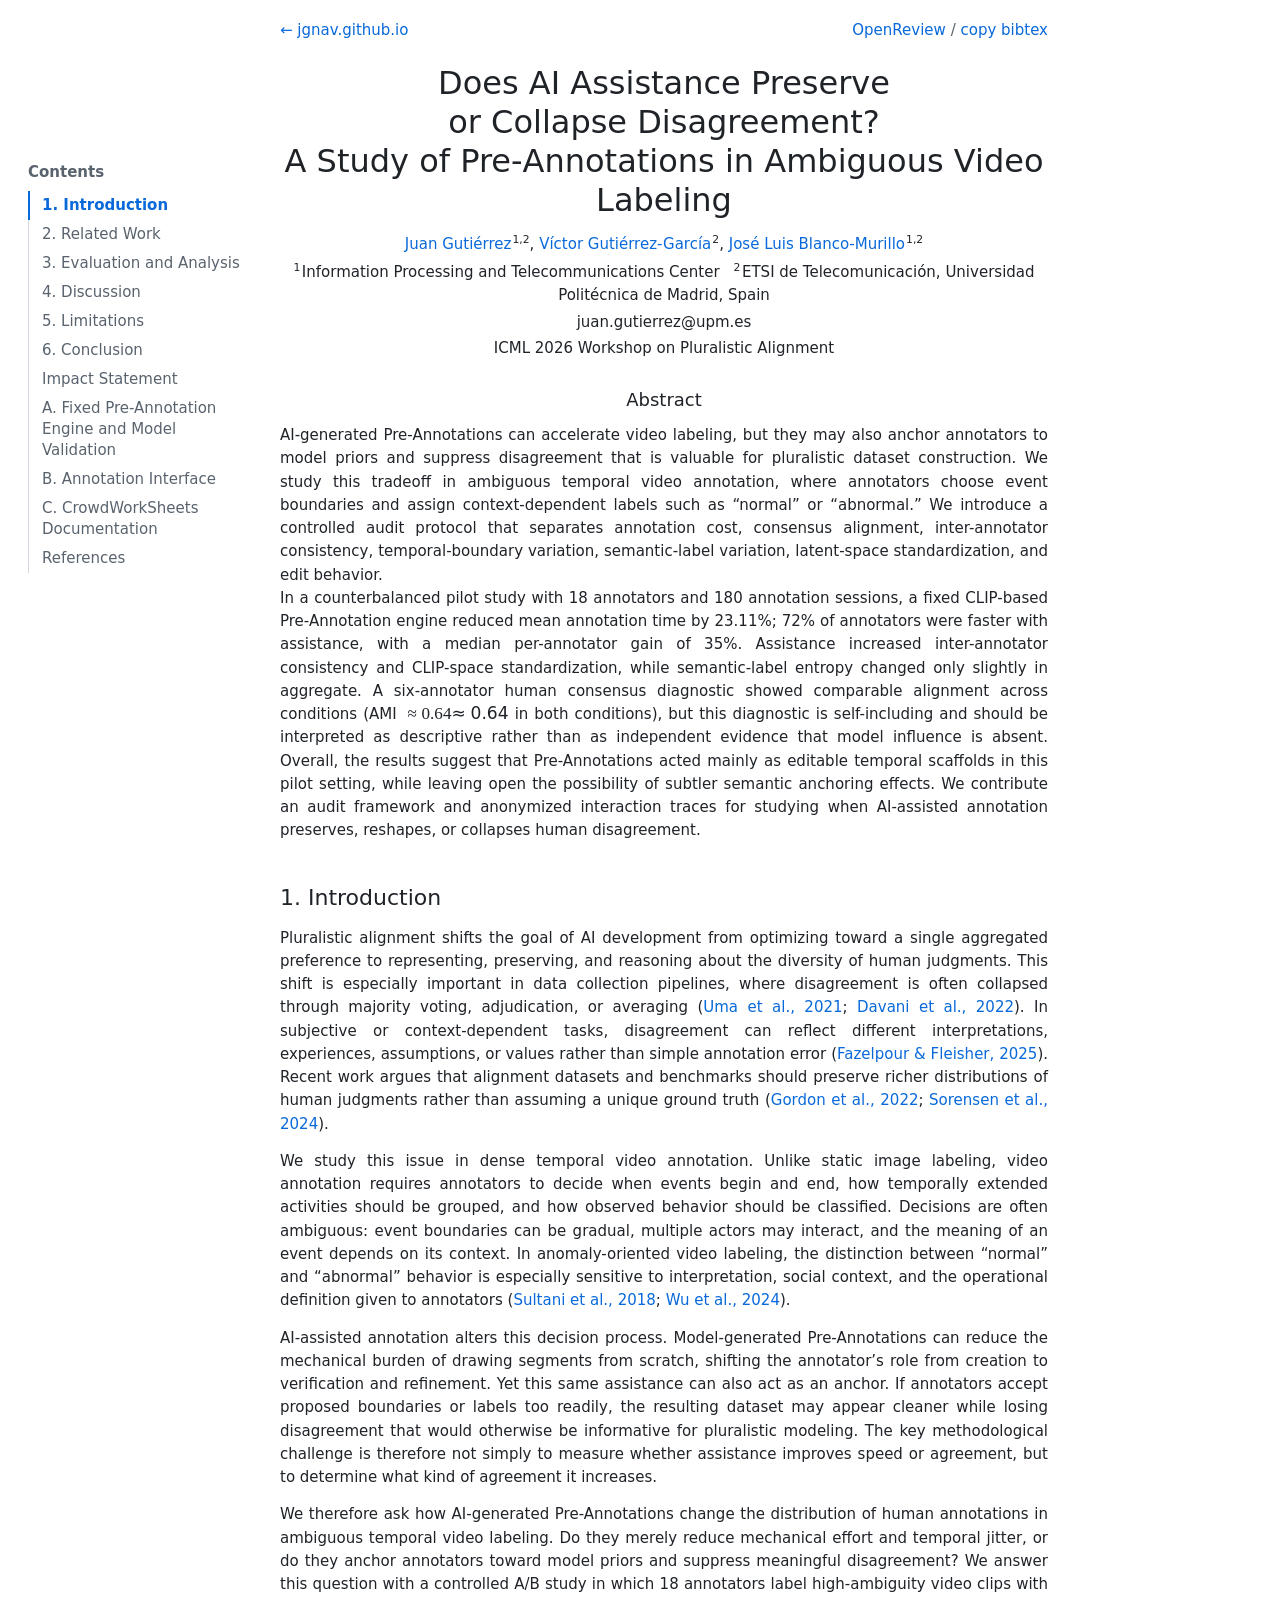
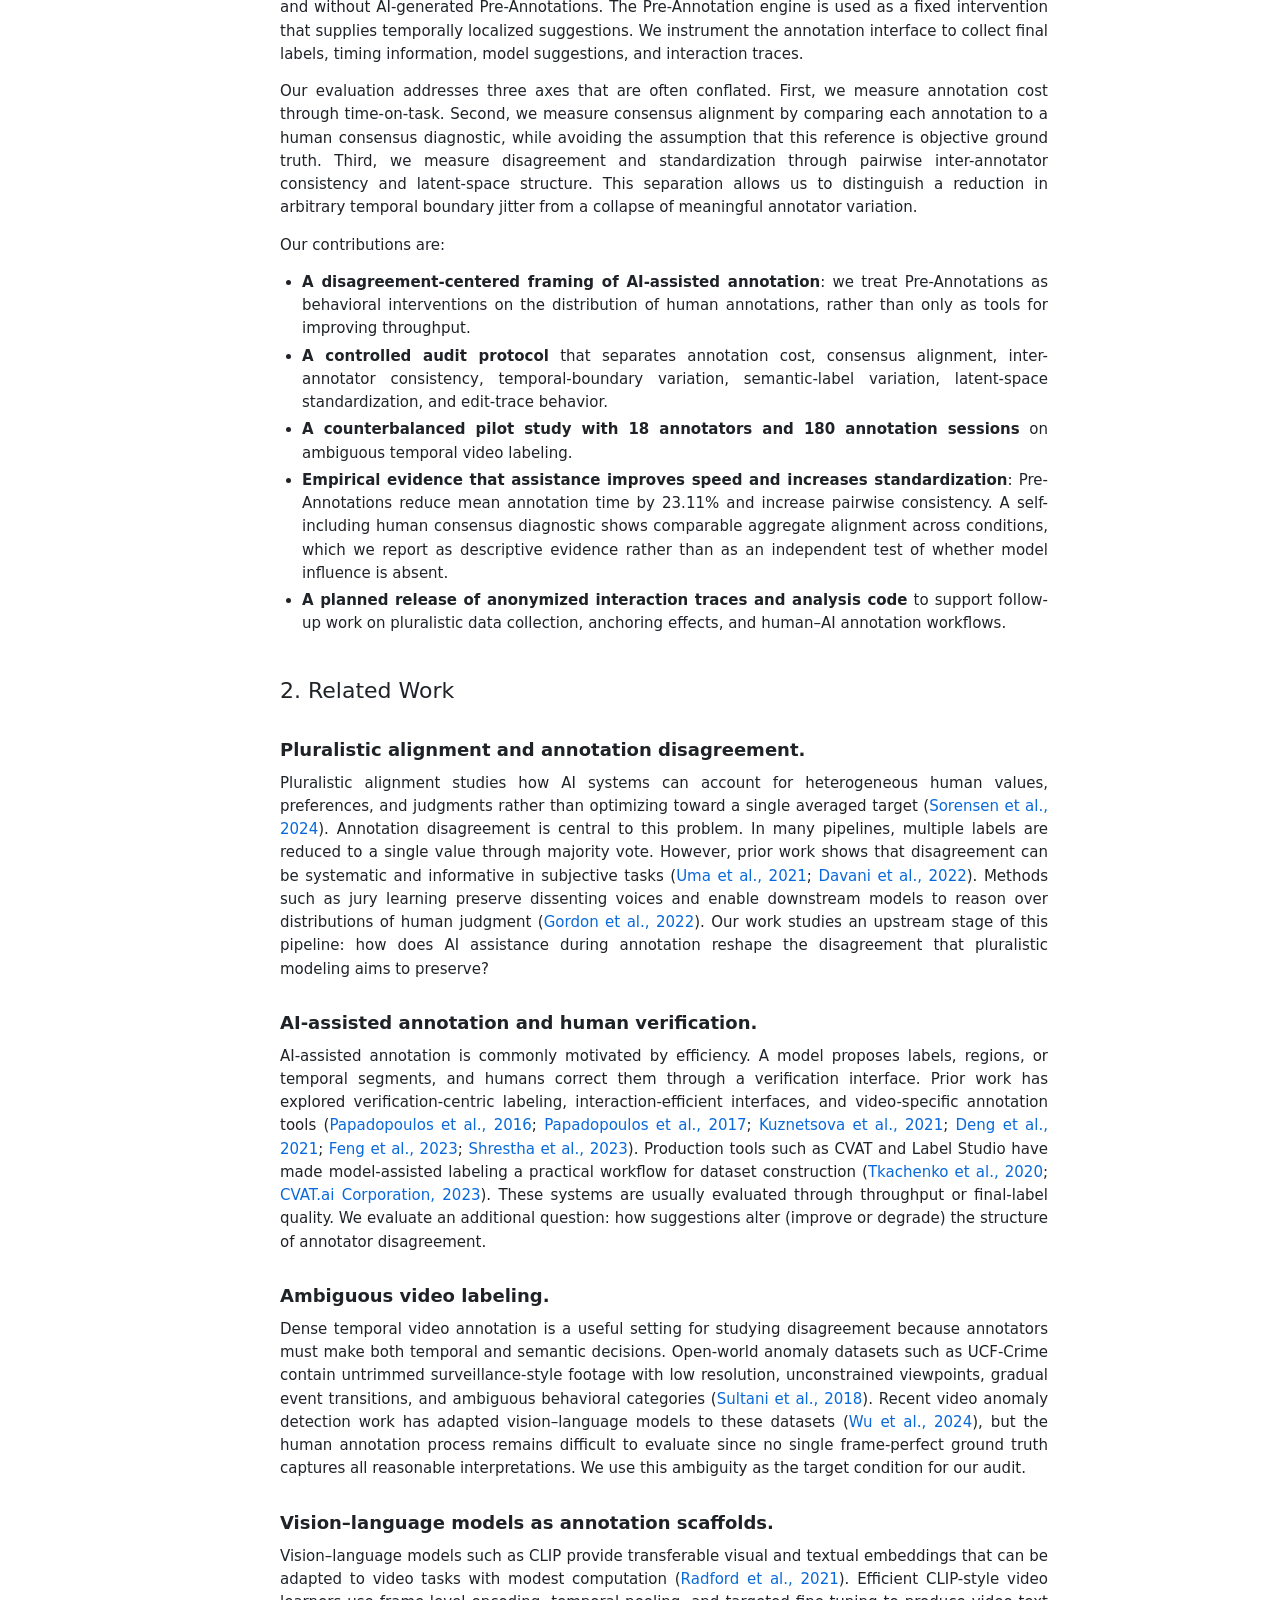
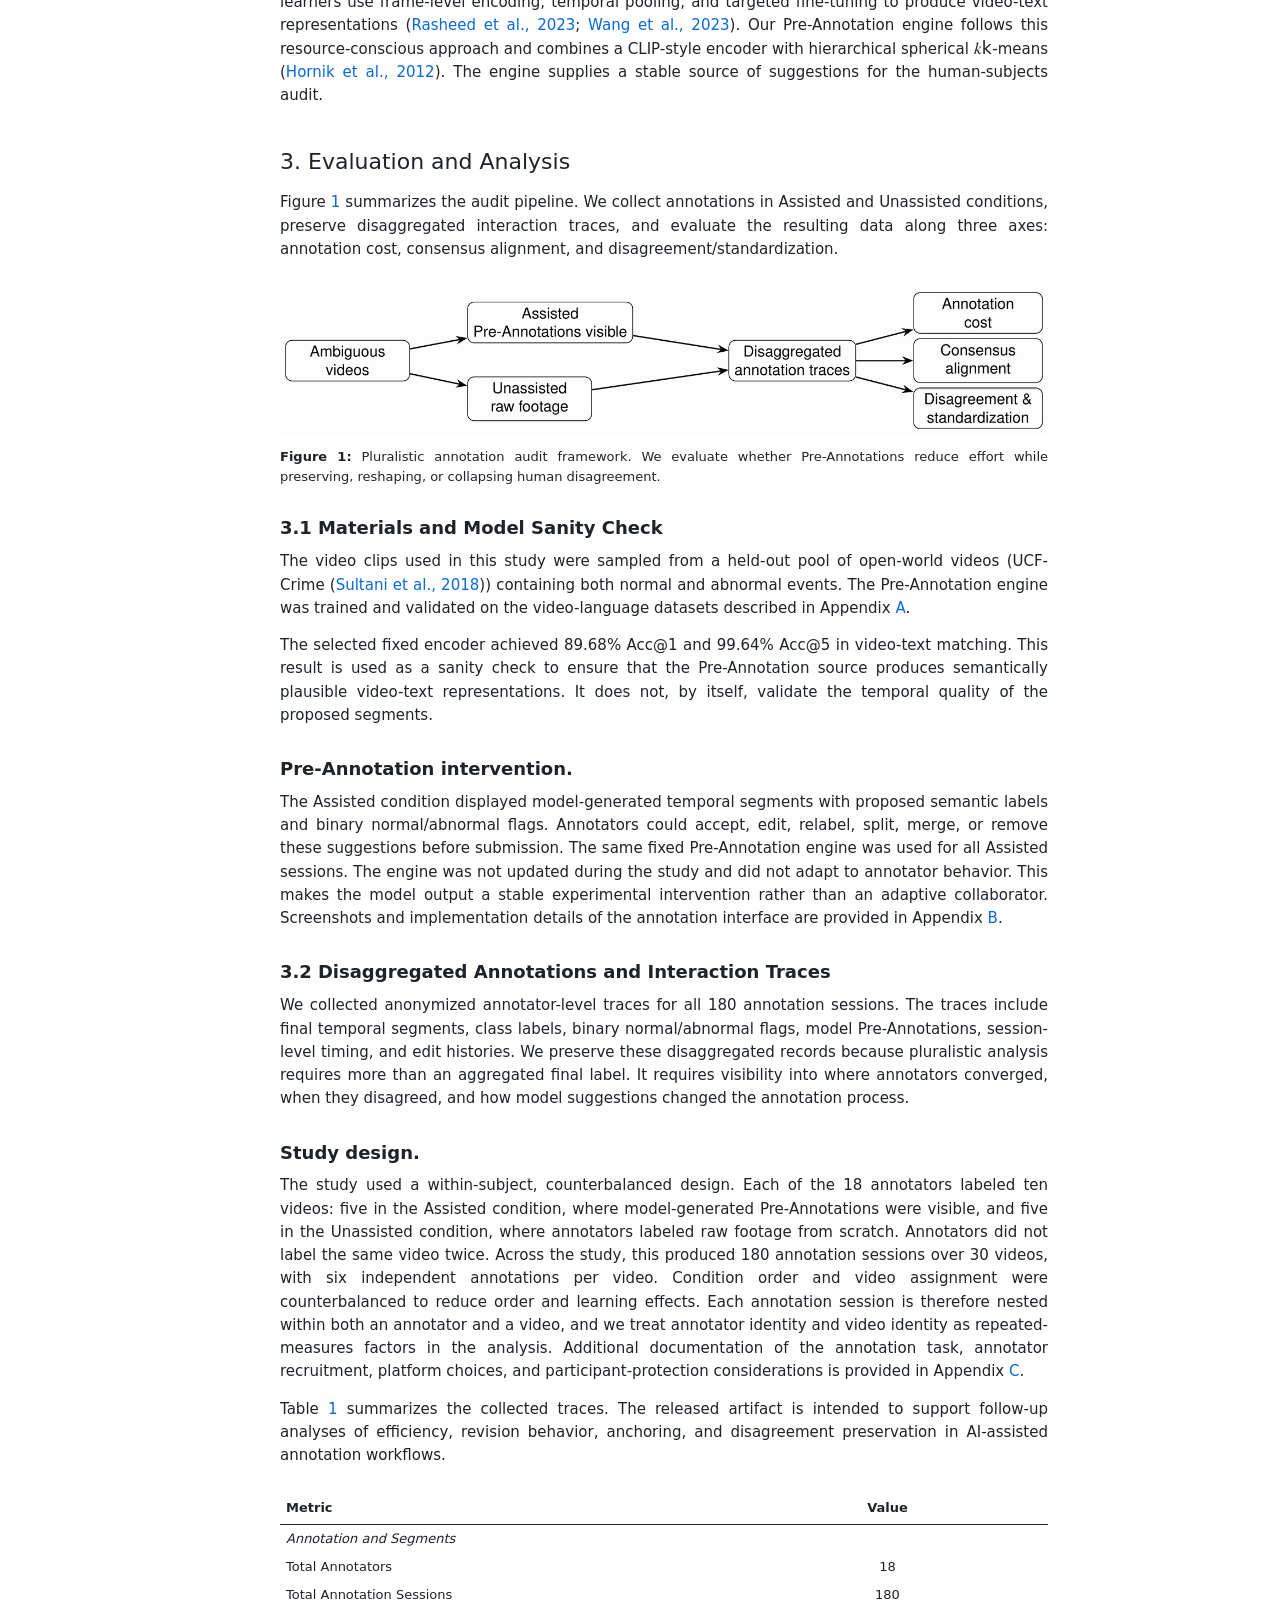
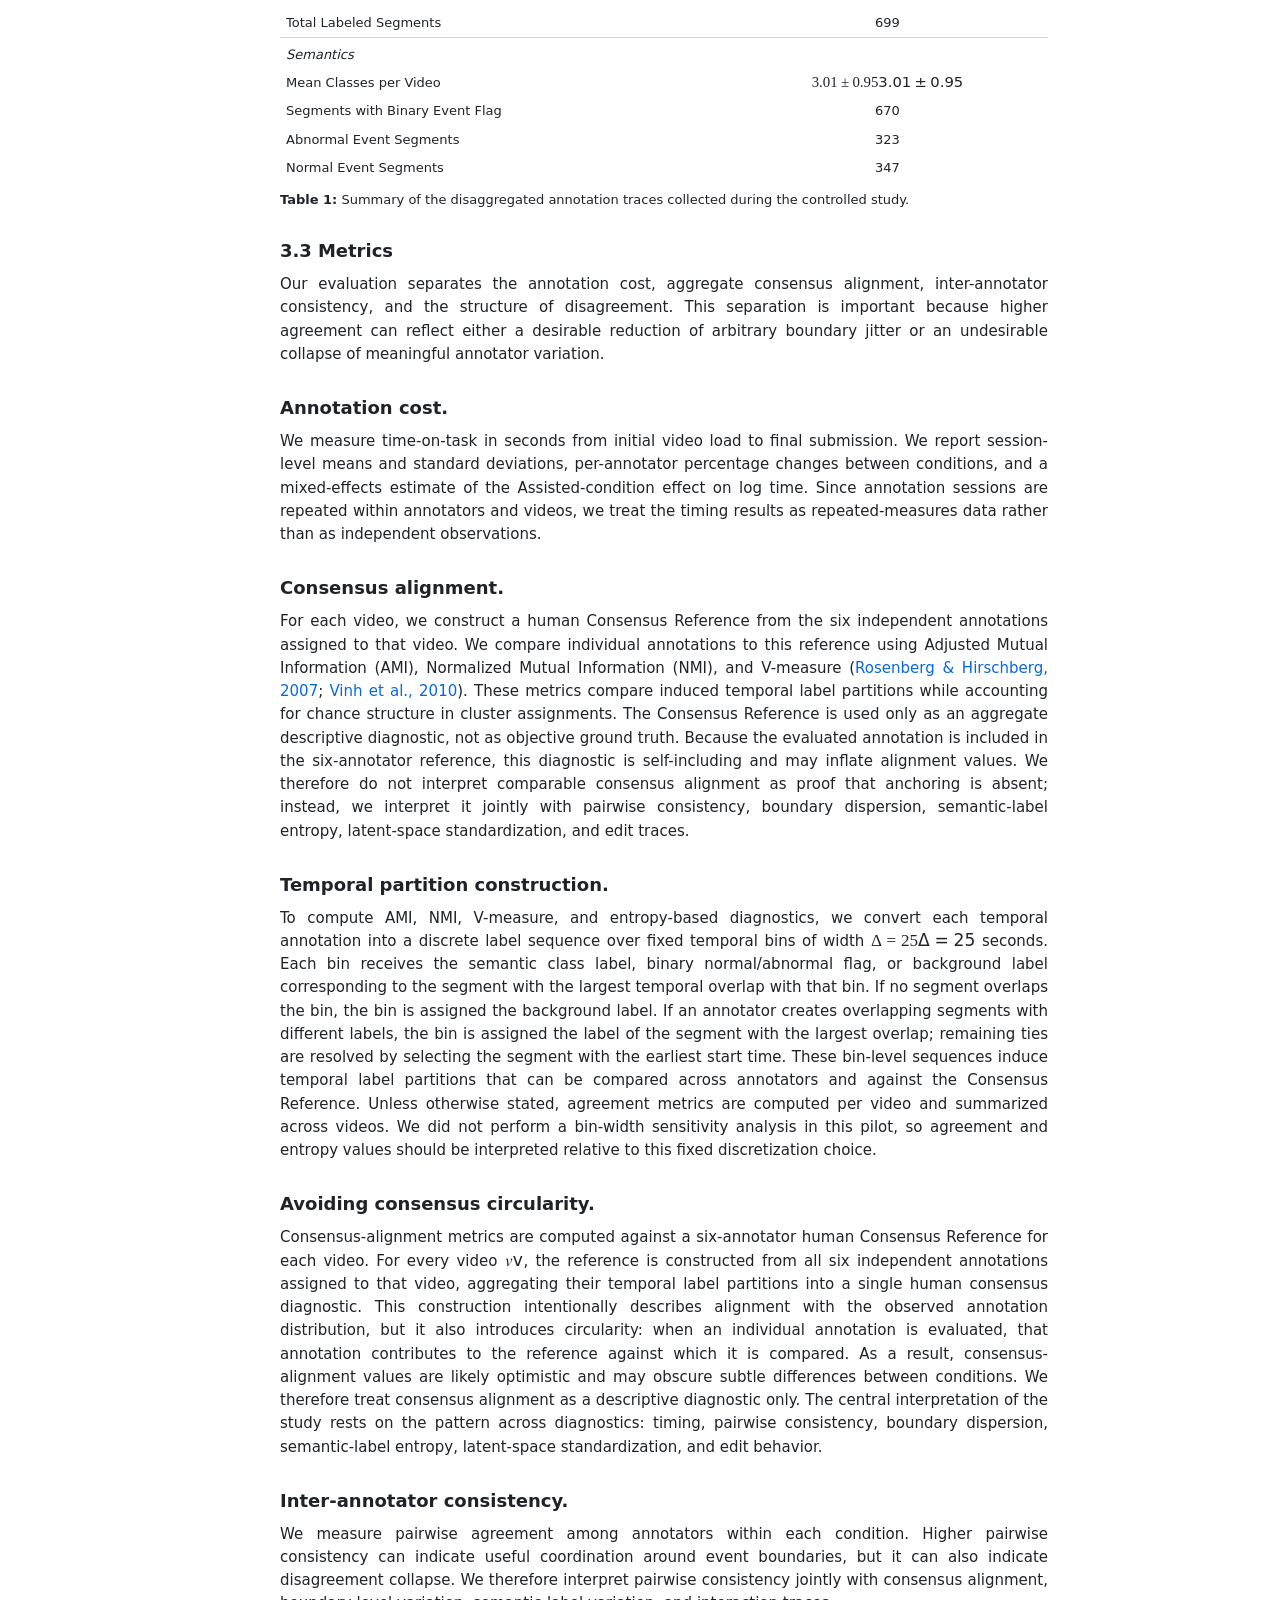
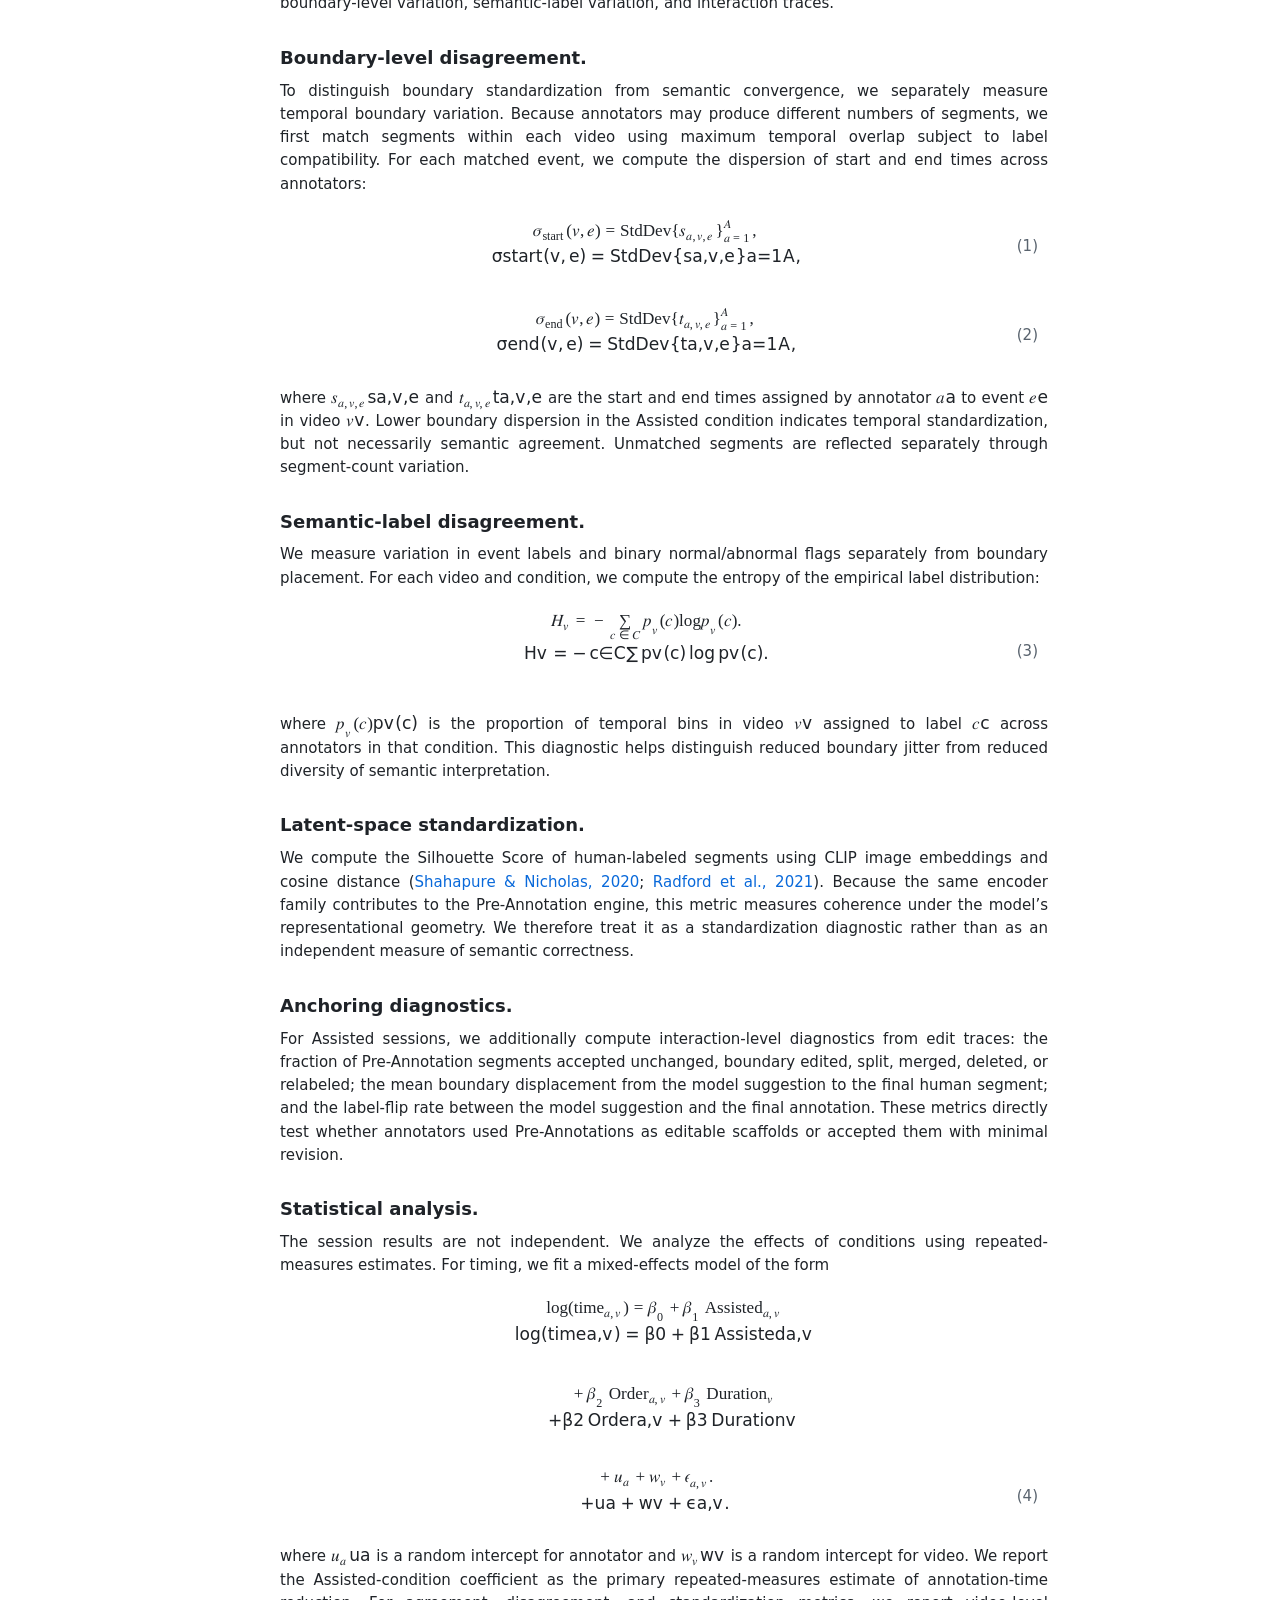
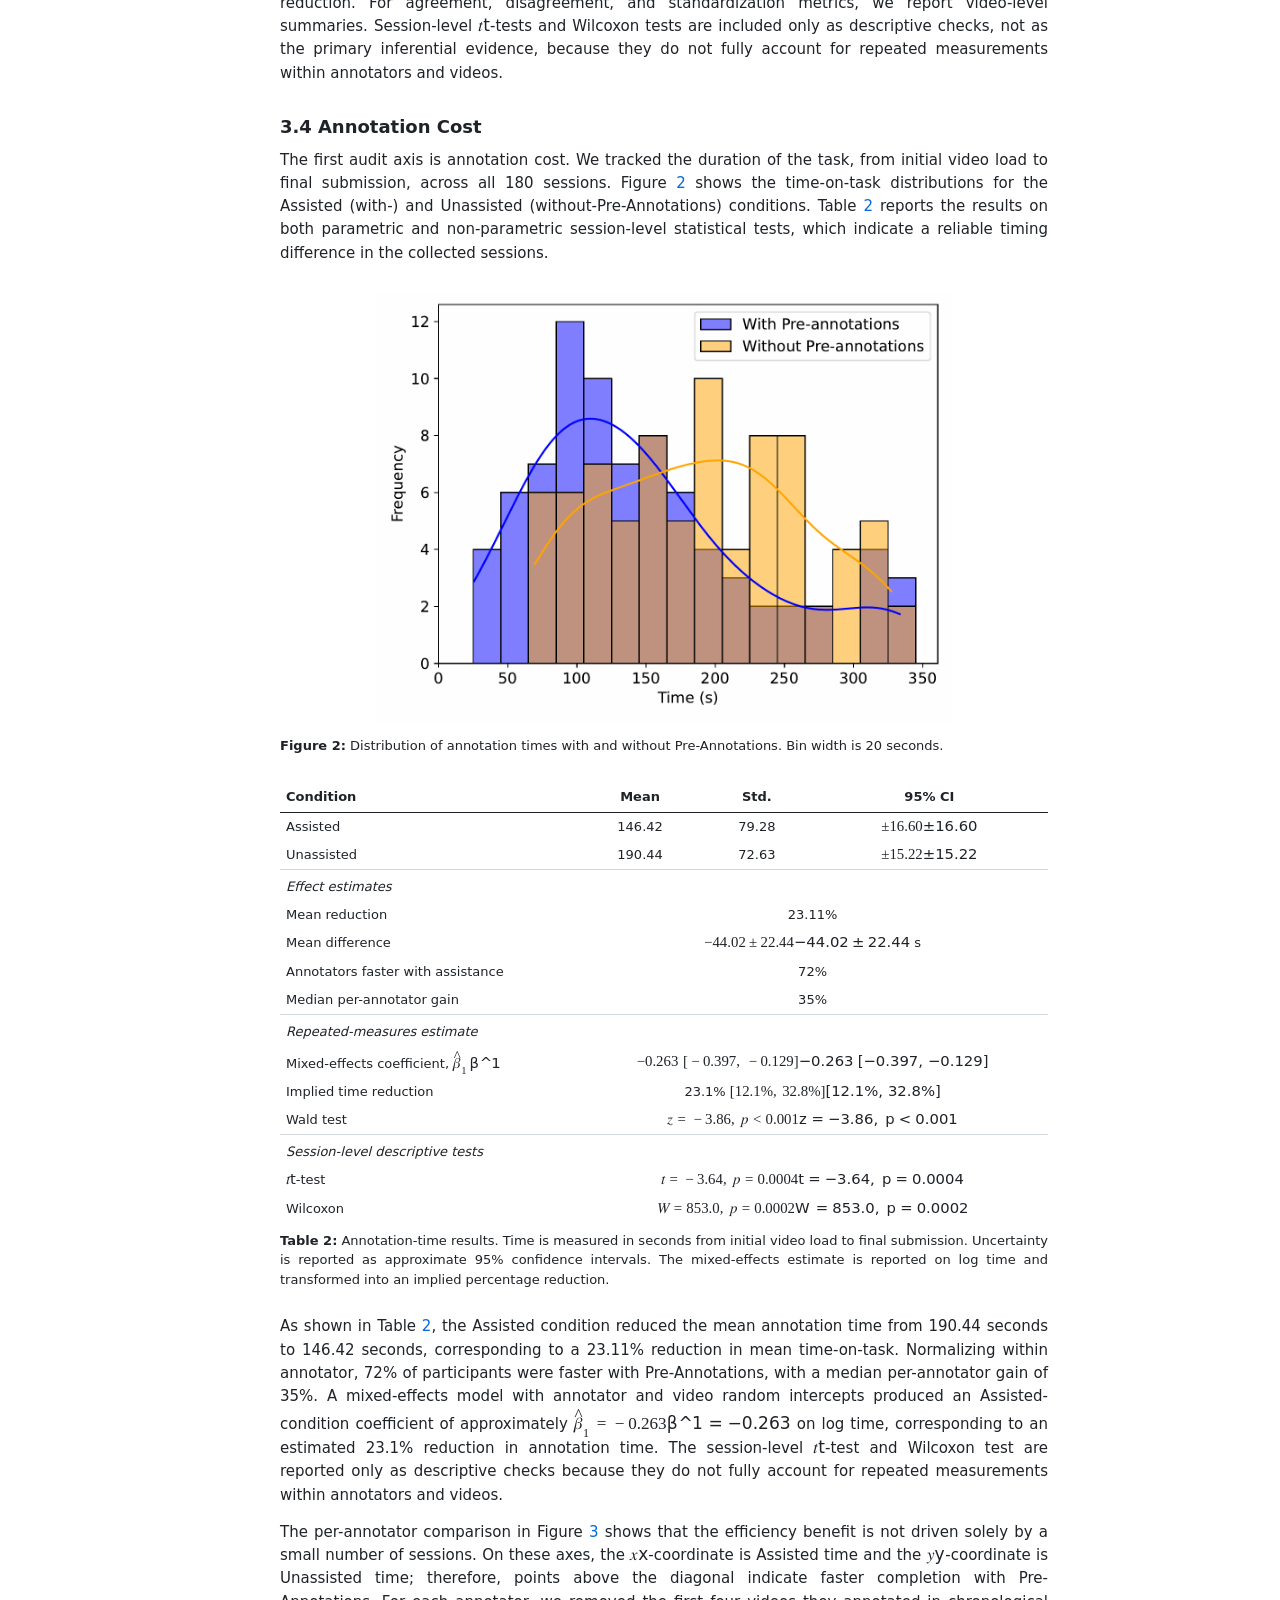
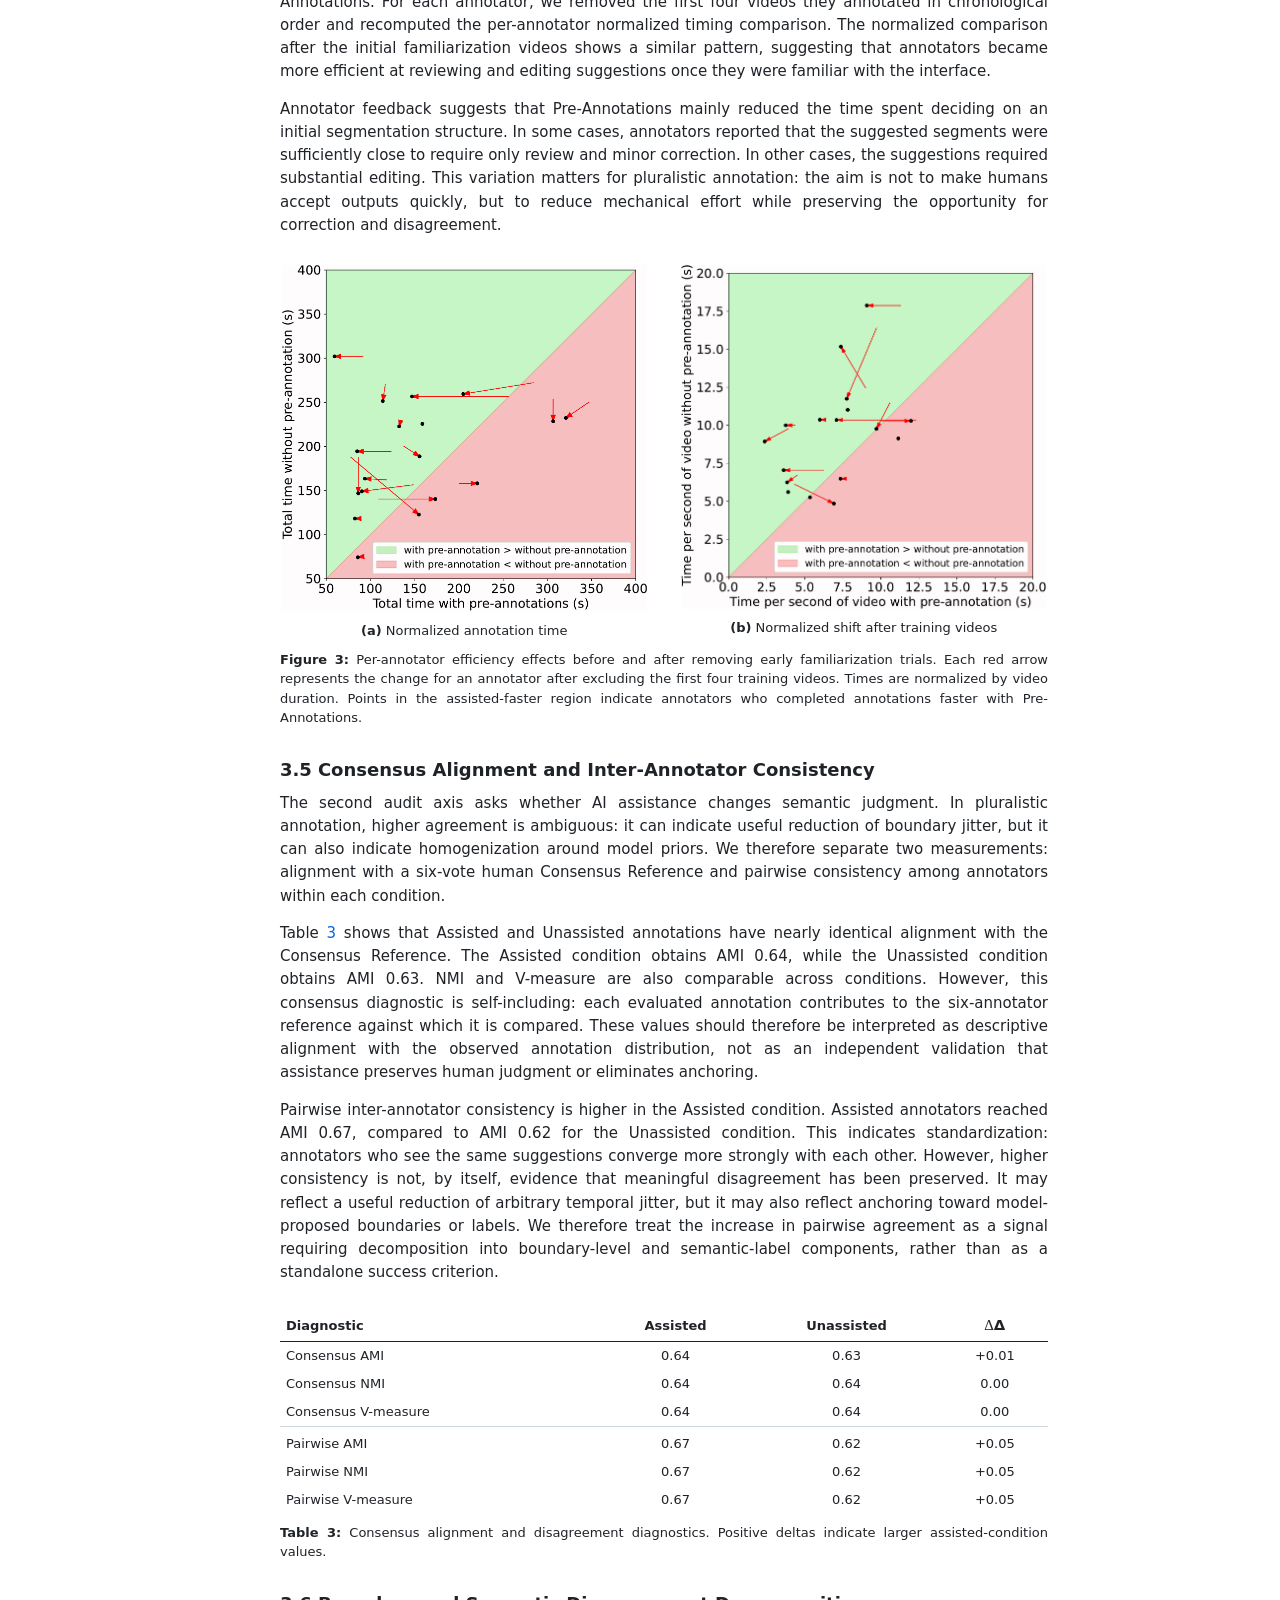
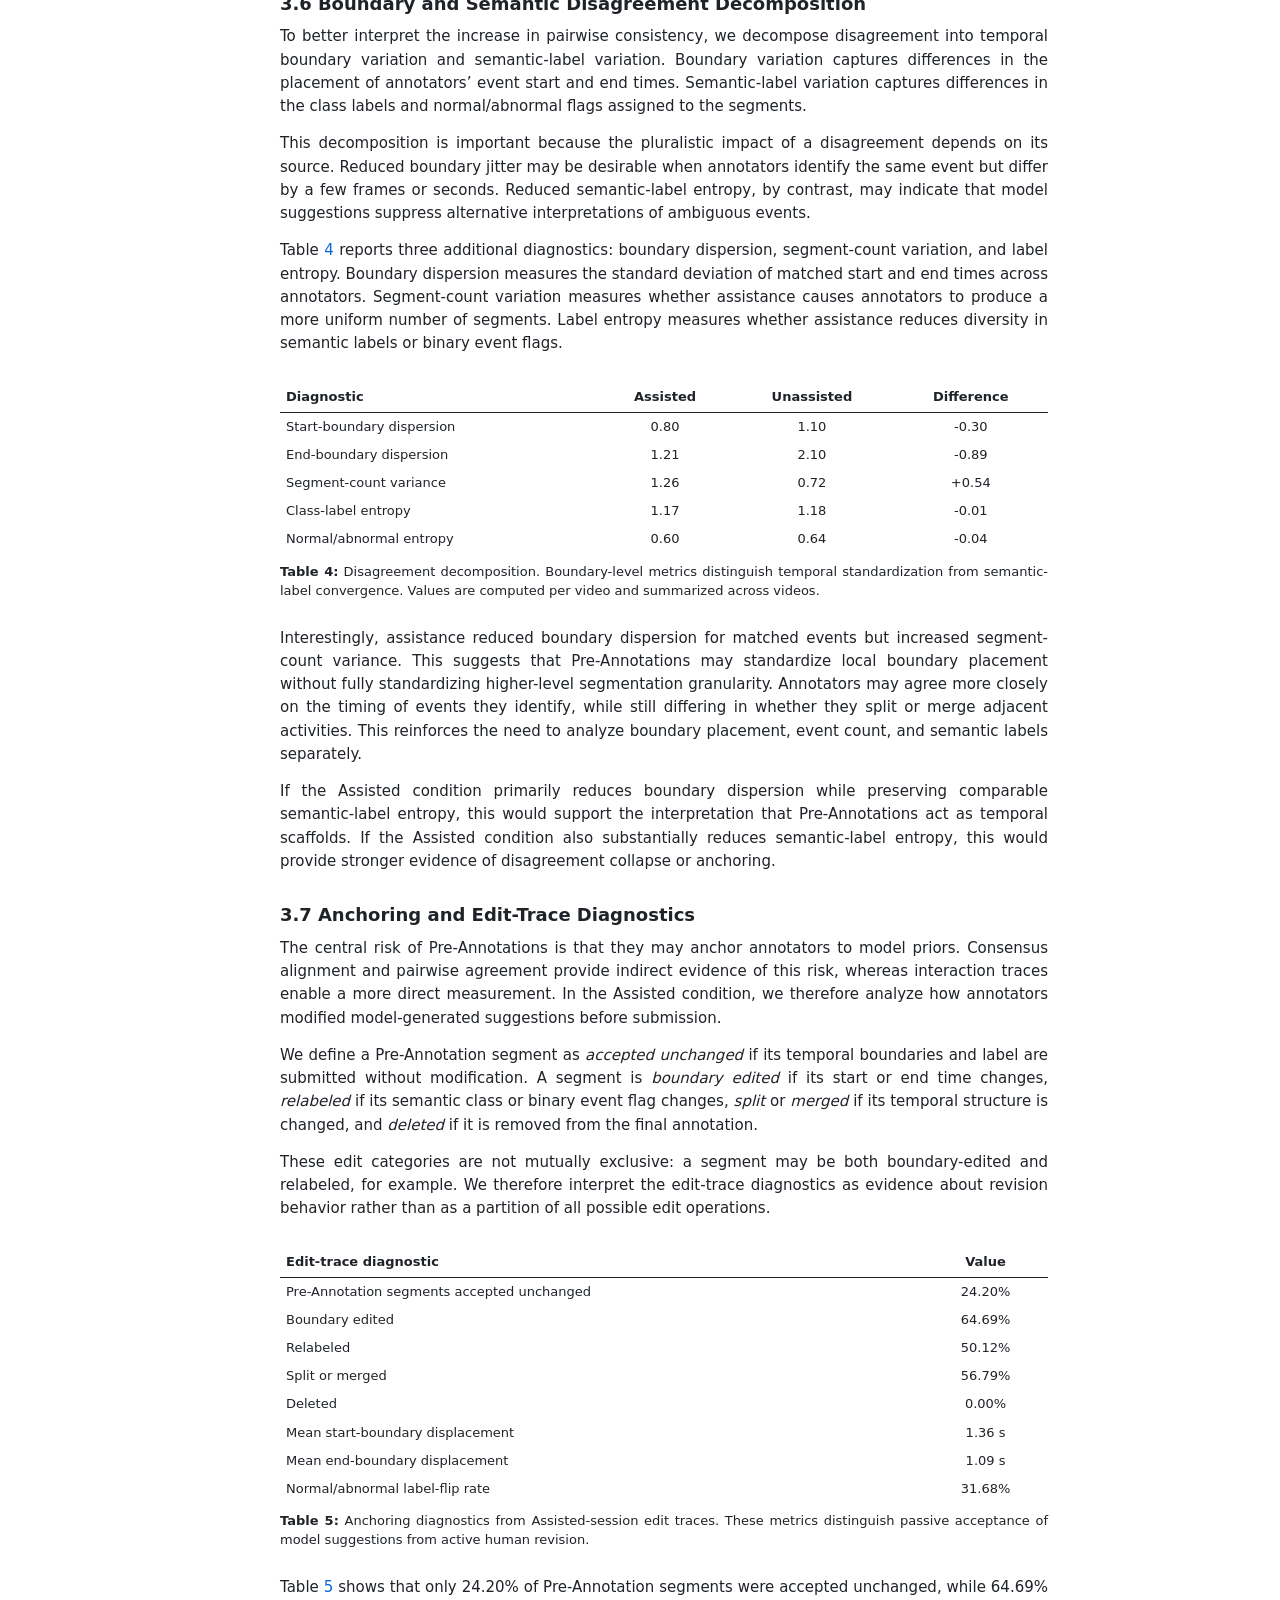
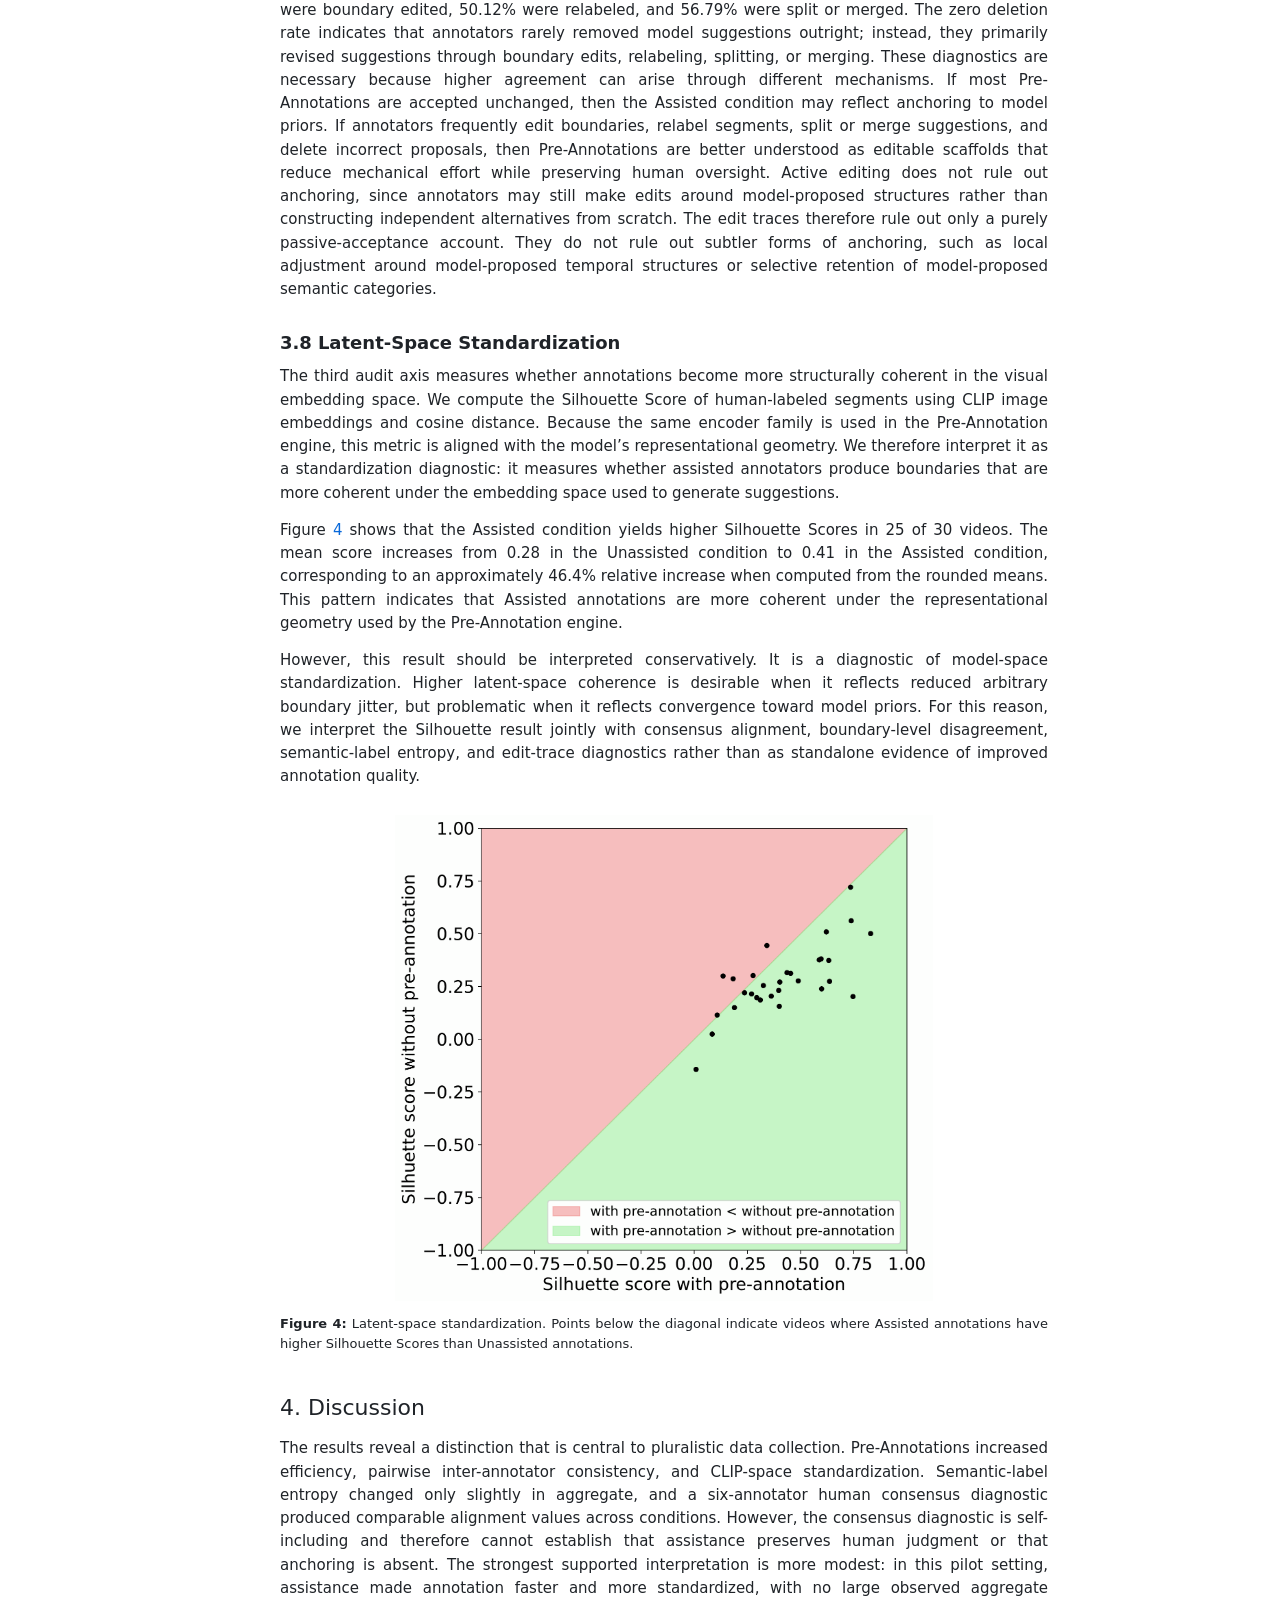
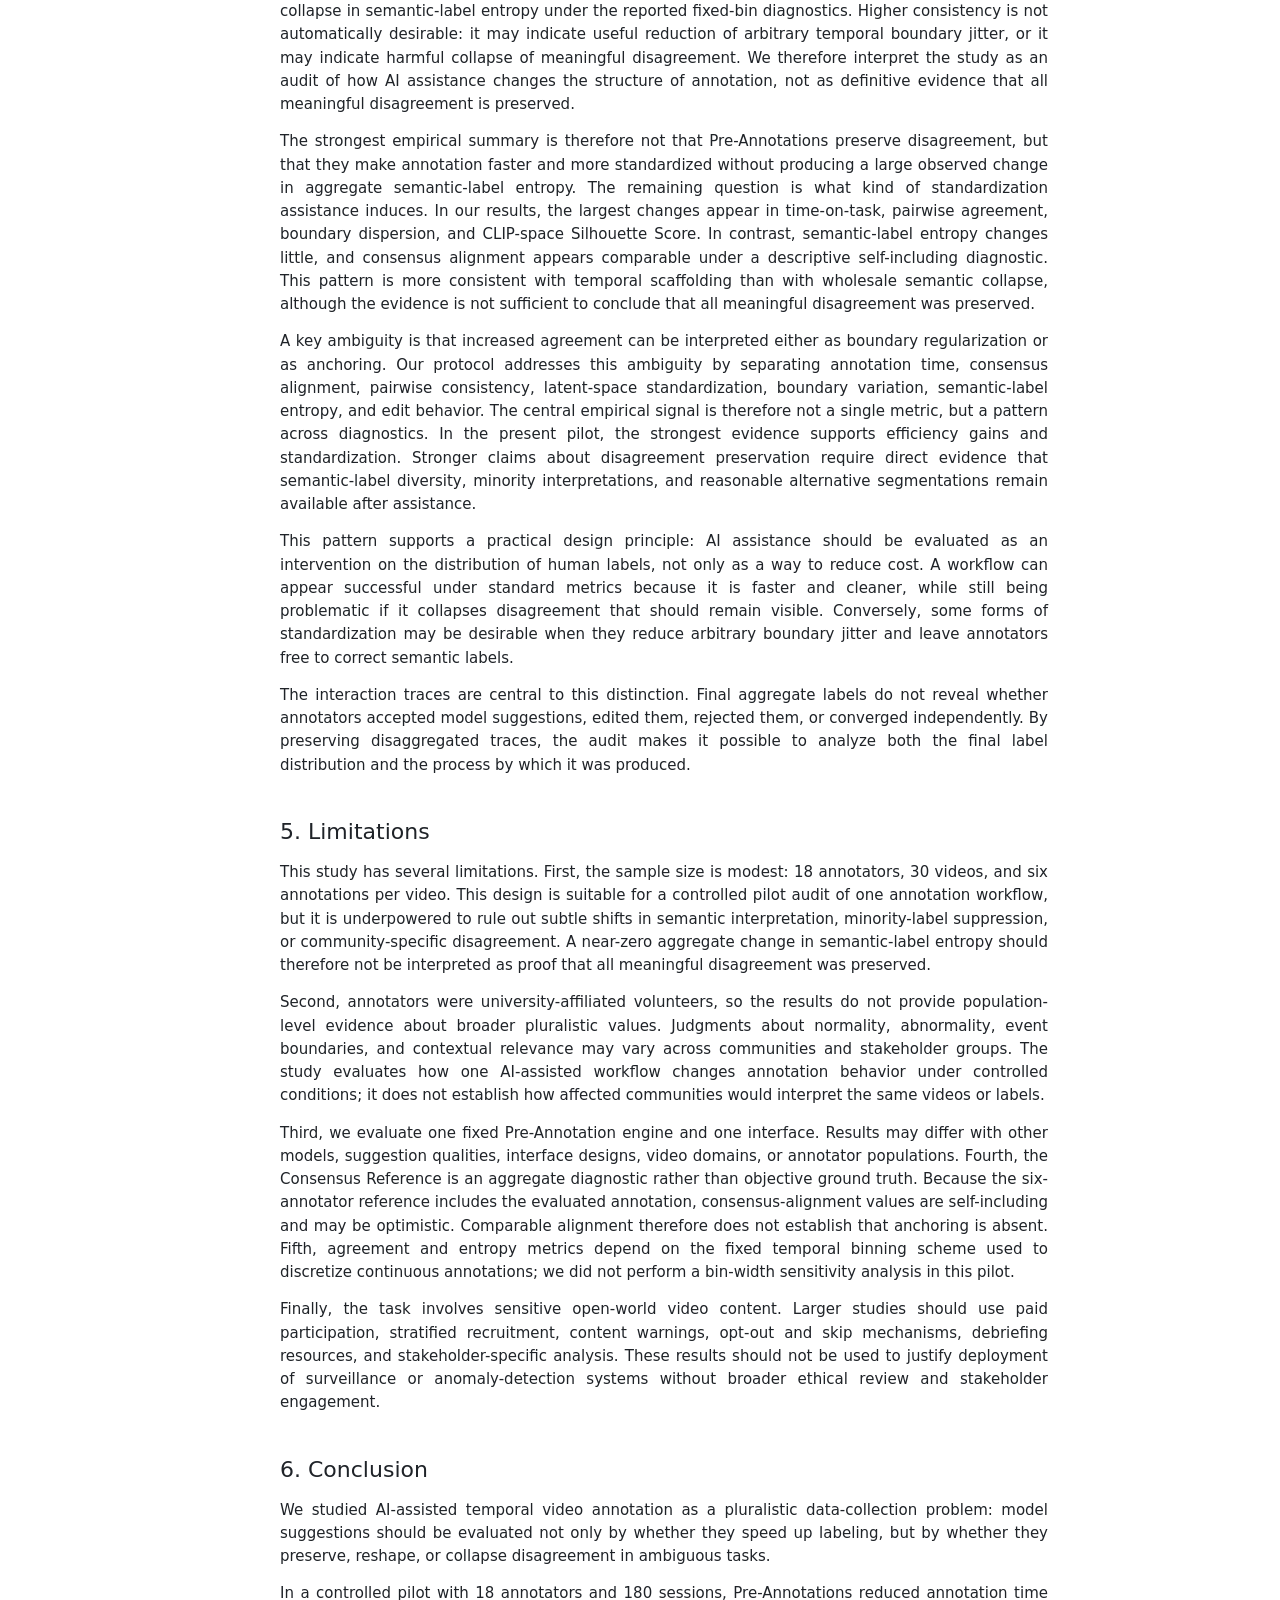
==== commit 00ebaf9e: "Add news and work experience; refine homepage layout - News: restored section with recent updates (W" ====
--- a/hitl/index.html
+++ b/hitl/index.html
@@ -37,8 +37,6 @@
         <a href="../">← jgnav.github.io</a>
         <div class="paper-nav-links">
           <a href="https://openreview.net/forum?id=JxiOoHqbXl">OpenReview</a> /
-          <a href="https://arxiv.org/abs/2510.21798">arXiv</a> /
-          <a href="../data/ICML26_workshop.pdf">PDF</a> /
           <a href="#bibtex" id="copy-bibtex-btn" data-bibtex="@inproceedings{gutierrez2026preannotations,
   title={Does AI Assistance Preserve or Collapse Disagreement? A Study of Pre-Annotations in Ambiguous Video Labeling},
   author={Gutiérrez, Juan and Gutiérrez-García, Víctor and Blanco-Murillo, José Luis},
--- a/stylesheet.css
+++ b/stylesheet.css
@@ -1,5 +1,5 @@
 /* Light (default): GitHub Light palette with gruvbox highlights. Dark: gruvbox.
-   Programmer touches: syntax-coloured symbols (# headings, $ prompt, - bullets),
+   Programmer touches: syntax-coloured symbols (# headings, $ prompt, › bullets),
    monospace chrome and headings, dotted rules, $ whoami + blinking _,
    clickable # section anchors, and the retro PC banner at the bottom.
    Fonts: the visitor's own system fonts (no web fonts are downloaded). */
@@ -21,7 +21,7 @@
   /* syntax colours */
   --syn-hash: #8250df;          /* # headings, * active */
   --syn-prompt: #1a7f37;        /* $ */
-  --syn-bullet: #8c959f;        /* - bullets */
+  --syn-bullet: #8c959f;        /* › bullets */
   --cursor: #1f2328;
 
   --topbar-bg: rgba(255, 255, 255, 0.92);
@@ -75,7 +75,7 @@
   color: var(--text);
   font-family: var(--font-sans);
   font-size: 15px;
-  line-height: 1.4;
+  line-height: 1.5;
   -webkit-font-smoothing: antialiased;
   -moz-osx-font-smoothing: grayscale;
   transition: background-color 0.2s ease, color 0.2s ease;
@@ -200,14 +200,14 @@
 
 .theme-toggle {
   position: fixed;
-  top: 9px;
+  top: 6px;
   right: 16px;
   z-index: 200;
   display: inline-flex;
   align-items: center;
   justify-content: center;
-  width: 32px;
-  height: 32px;
+  width: 38px;
+  height: 38px;
   padding: 0;
   border: 1px solid var(--border);
   border-radius: 6px;
@@ -224,8 +224,8 @@
 .theme-toggle-icon,
 .theme-toggle-icon svg {
   display: block;
-  width: 18px;
-  height: 18px;
+  width: 22px;
+  height: 22px;
 }
 
 /* ───────────── Bio ───────────── */
@@ -234,7 +234,7 @@
   display: flex;
   align-items: center;
   gap: 2%;
-  padding: 32px 0 8px;
+  padding: 40px 0 0;
 }
 
 .bio-text {
@@ -306,7 +306,7 @@
 }
 
 .hero-email {
-  margin-top: 6px;
+  margin-top: 4px;
   text-align: center;
 }
 
@@ -315,8 +315,8 @@
 }
 
 .bio-desc {
-  margin: 20px 0 14px;
-  line-height: 1.5;
+  margin: 18px 0 14px;
+  line-height: 1.6;
 }
 
 .bio-links {
@@ -327,14 +327,14 @@
 /* ───────────── Sections ───────────── */
 
 .section-header {
-  padding: 44px 16px 0;
+  padding: 40px 16px 0;
 }
 
 .section-title {
   display: flex;
   align-items: baseline;
   gap: 10px;
-  margin: 0 0 18px;
+  margin: 0 0 16px;
   font-family: var(--font-mono);
   font-size: 22px;
   font-weight: 700;
@@ -360,7 +360,7 @@
 }
 
 .section-header > p {
-  line-height: 1.5;
+  line-height: 1.6;
 }
 
 .highlight {
@@ -373,8 +373,8 @@
 .papers {
   display: flex;
   flex-direction: column;
-  gap: 8px;
-  padding: 18px 0 0;
+  gap: 6px;
+  padding: 16px 0 0;
 }
 
 .paper {
@@ -393,7 +393,7 @@
 
 .paper-info {
   padding: 14px 16px 14px 8px;
-  line-height: 1.35;
+  line-height: 1.4;
 }
 
 .papertitle,
@@ -406,7 +406,7 @@
 }
 
 .paper-authors {
-  margin-top: 5px;
+  margin-top: 4px;
 }
 
 .paper-venue,
@@ -419,7 +419,10 @@
   white-space: nowrap;
 }
 
-.paper-venue,
+.paper-venue {
+  color: var(--text);
+}
+
 .entry-meta {
   color: var(--text-muted);
 }
@@ -436,8 +439,8 @@
 }
 
 .paper-desc {
-  margin-top: 10px;
-  line-height: 1.45;
+  margin-top: 8px;
+  line-height: 1.5;
 }
 
 .one {
@@ -484,17 +487,17 @@
   padding: 0;
   display: flex;
   flex-direction: column;
-  gap: 14px;
+  gap: 12px;
 }
 
 .entry {
   position: relative;
   padding: 0 0 0 20px;
-  line-height: 1.35;
+  line-height: 1.45;
 }
 
 .entry::before {
-  content: '-';
+  content: '›';
   position: absolute;
   left: 4px;
   top: 0;
@@ -502,12 +505,30 @@
   color: var(--syn-bullet);
 }
 
-#short-papers .entries {
-  gap: 20px;
+.entries.news {
+  gap: 7px;
+}
+
+.news .entry {
+  display: flex;
+  align-items: baseline;
+  gap: 10px;
+}
+
+.news-date {
+  flex: none;
+  font-family: var(--font-mono);
+  font-size: 13px;
+  font-weight: 700;
+  color: var(--syn-prompt);
+}
+
+.news-text strong {
+  font-weight: 700;
 }
 
 .entry-meta {
-  margin-top: 4px;
+  margin-top: 2px;
   font-size: 14.5px;
 }
 
@@ -515,12 +536,35 @@
   margin-top: 6px;
 }
 
+.job-head {
+  display: flex;
+  flex-wrap: wrap;
+  justify-content: space-between;
+  align-items: baseline;
+  column-gap: 16px;
+}
+
+.job-dates {
+  font-family: var(--font-mono);
+  font-size: 13px;
+  color: var(--text-muted);
+  white-space: nowrap;
+}
+
+.subsection {
+  padding: 28px 16px 0 36px;     /* ## level: one step (20px) in from # */
+}
+
+.group {
+  padding-left: 20px;            /* ## level inside a section */
+}
+
 .group + .group {
-  margin-top: 26px;
+  margin-top: 24px;
 }
 
 .entries-group {
-  margin: 0 0 12px;
+  margin: 0 0 10px;
   font-family: var(--font-mono);
   font-size: 15px;
   font-weight: 700;
@@ -528,17 +572,24 @@
 }
 
 .group-body {
-  margin-left: 6px;
-  padding-left: 16px;
-  border-left: 1px dotted var(--rule);
+  margin: 0;
+  padding: 0;
+}
+
+.subgroup {
+  padding-left: 20px;
+}
+
+.subgroup .entries {
+  gap: 2px;
 }
 
 .subgroup + .subgroup {
-  margin-top: 20px;
+  margin-top: 12px;
 }
 
 .entries-subgroup {
-  margin: 0 0 10px;
+  margin: 0 0 4px;
   font-family: var(--font-mono);
   font-size: 13.5px;
   font-weight: 700;
@@ -689,7 +740,7 @@
   }
 
   .topbar-inner {
-    padding: 0 56px 0 16px;
+    padding: 0 62px 0 16px;
     gap: 10px;
   }
 
@@ -742,6 +793,7 @@
 
   .paper {
     grid-template-columns: 124px minmax(0, 1fr);
+    align-items: start;
   }
 
   .paper-media {
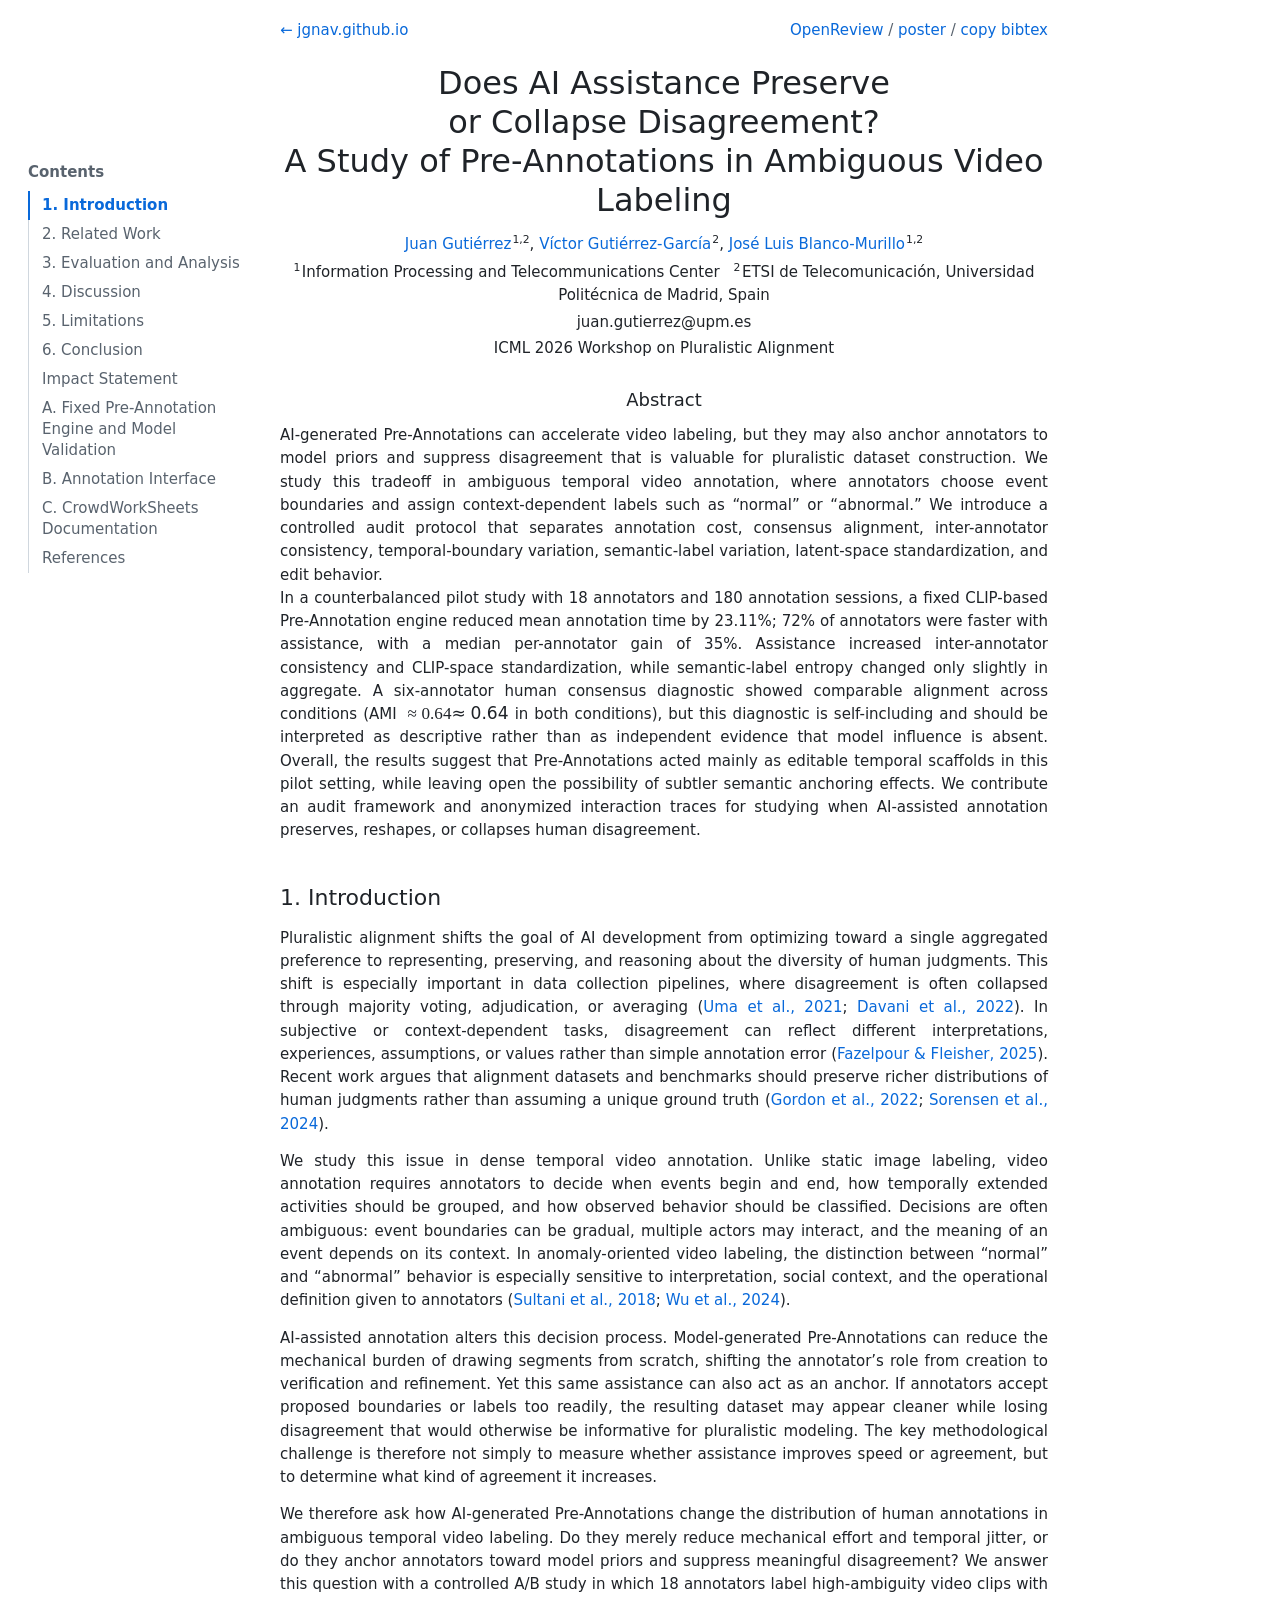
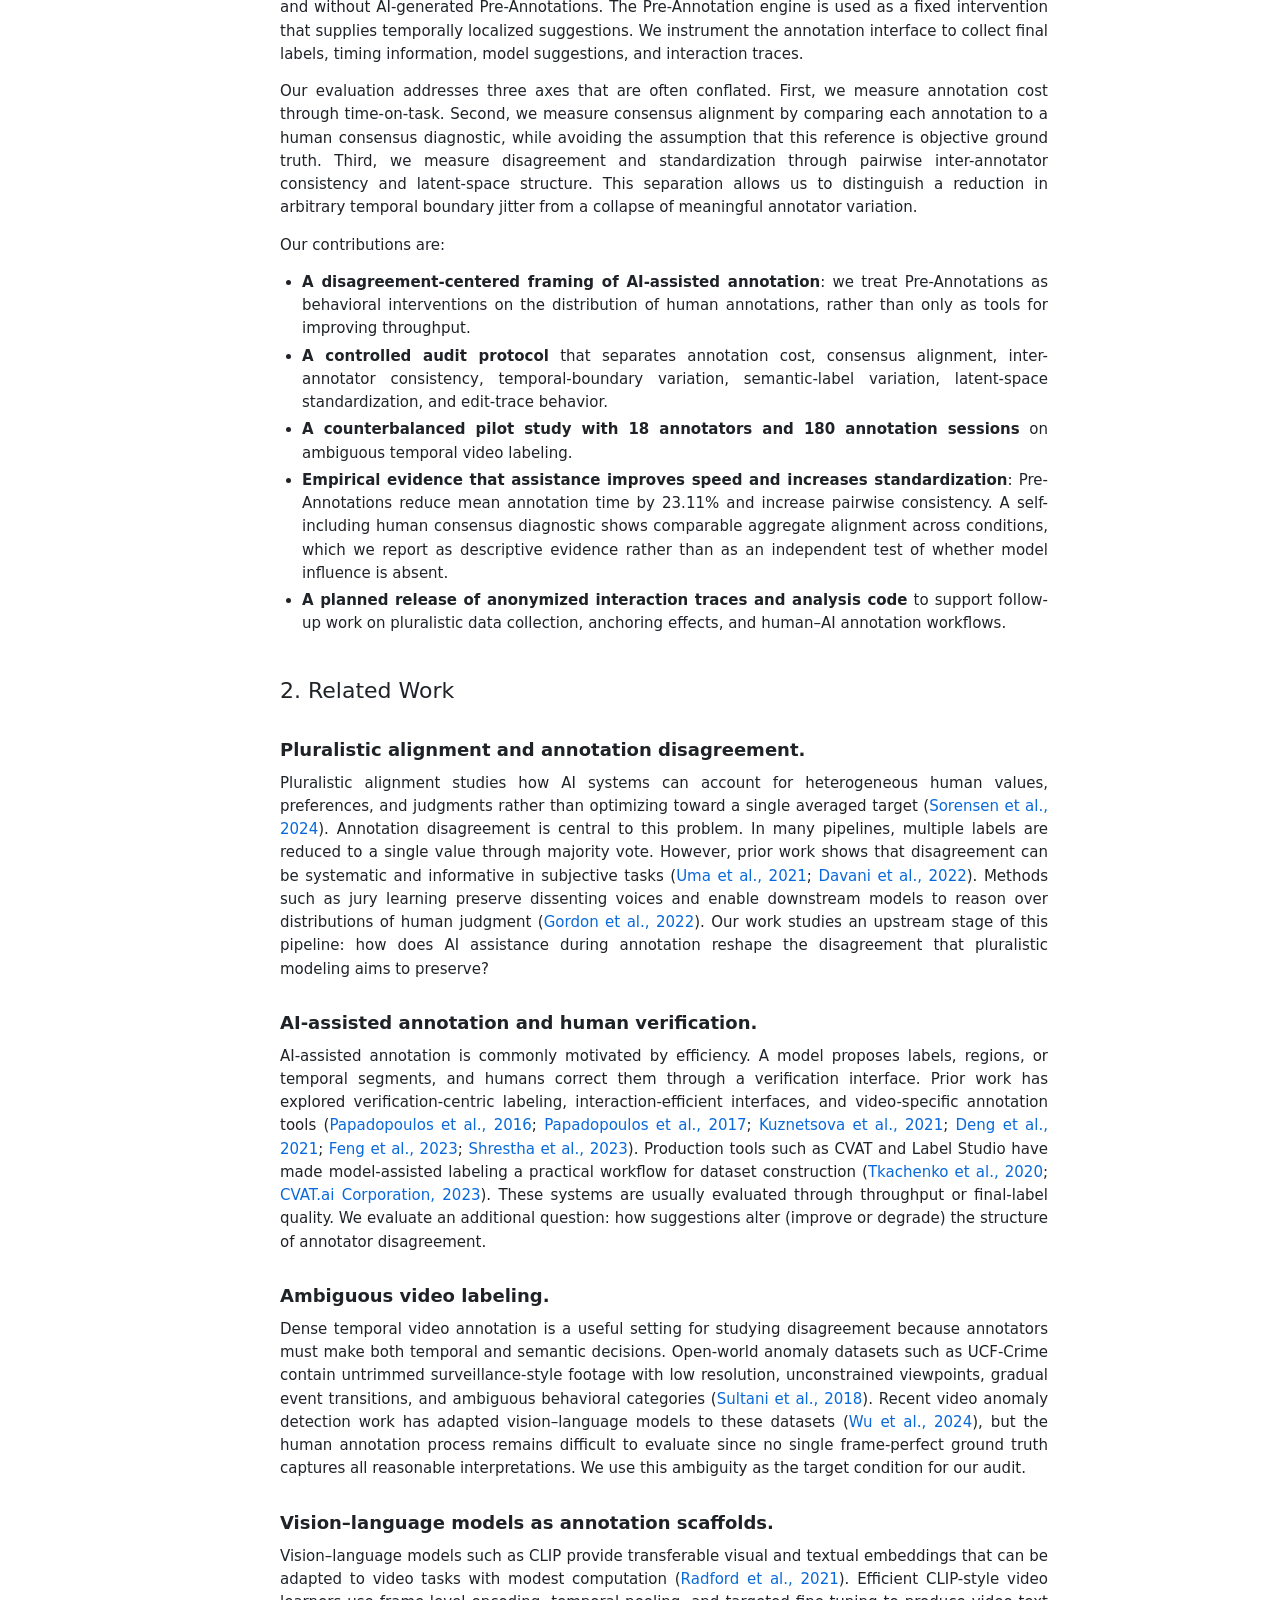
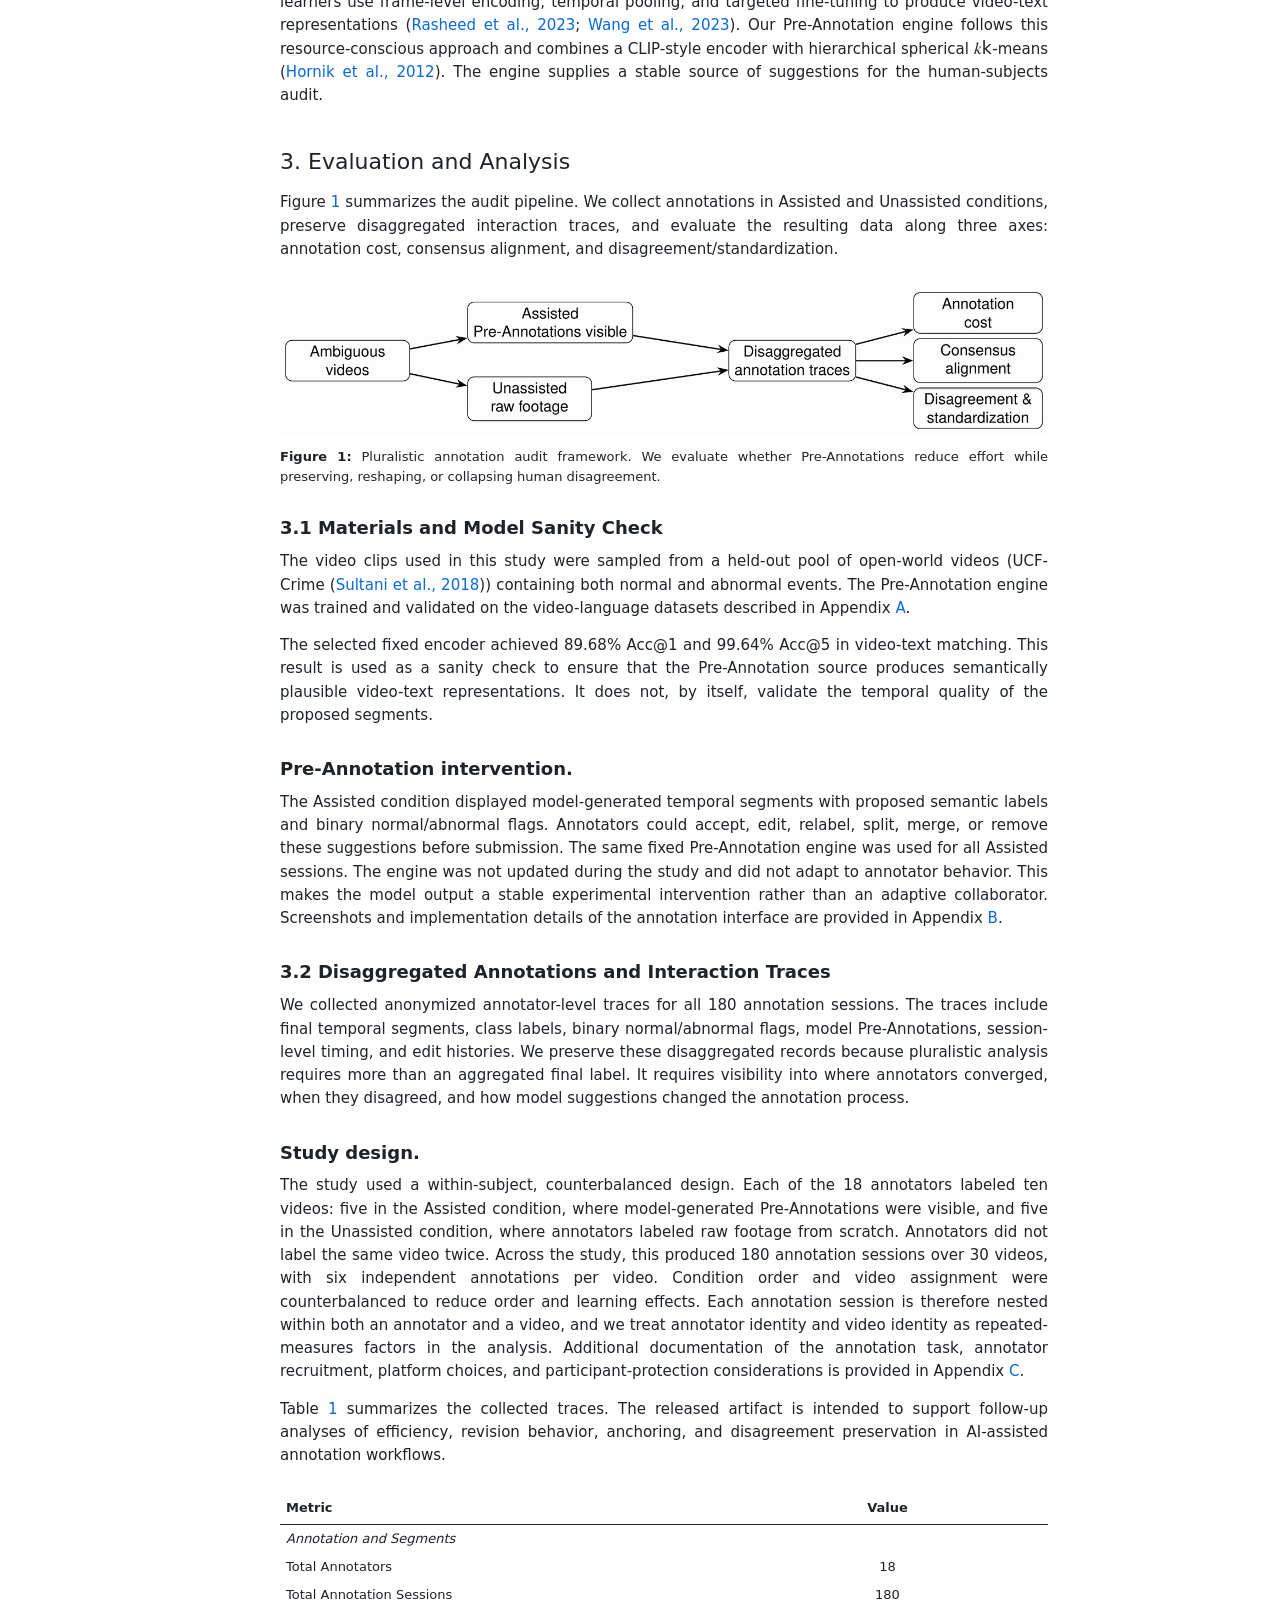
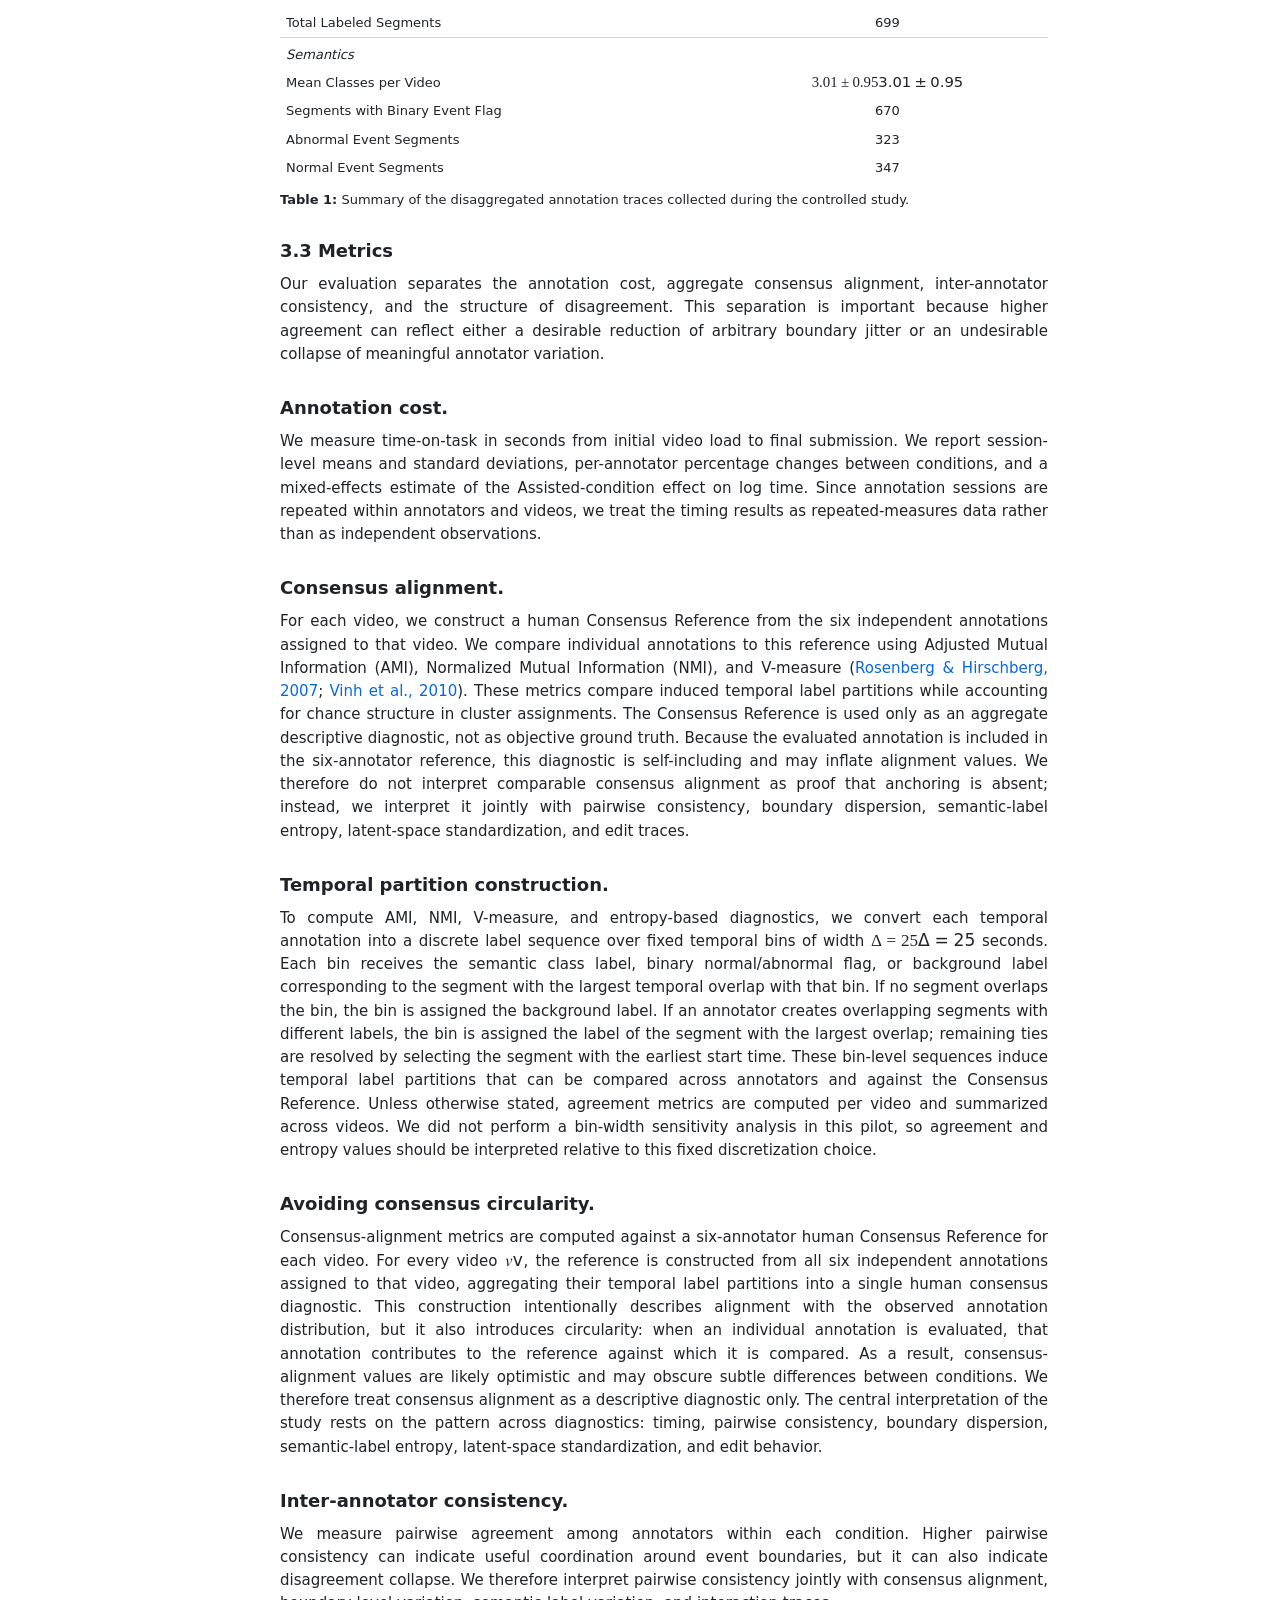
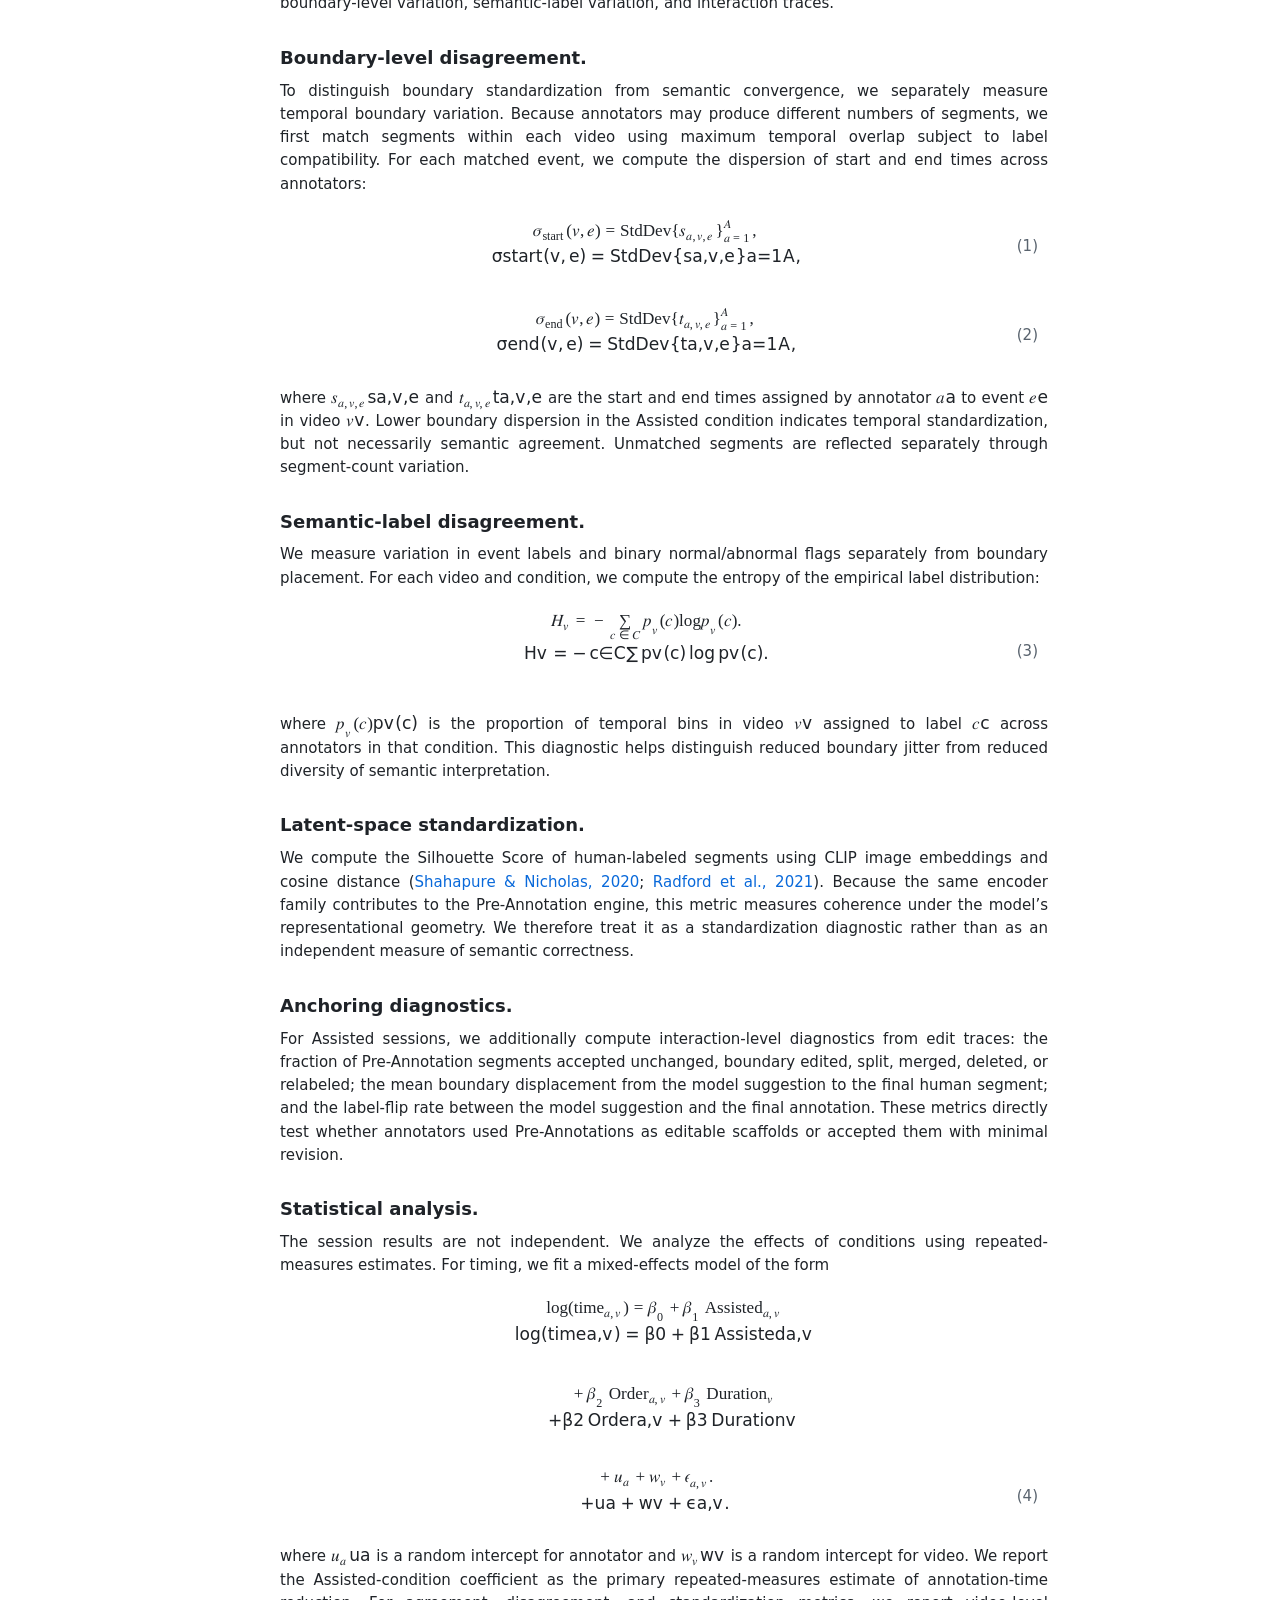
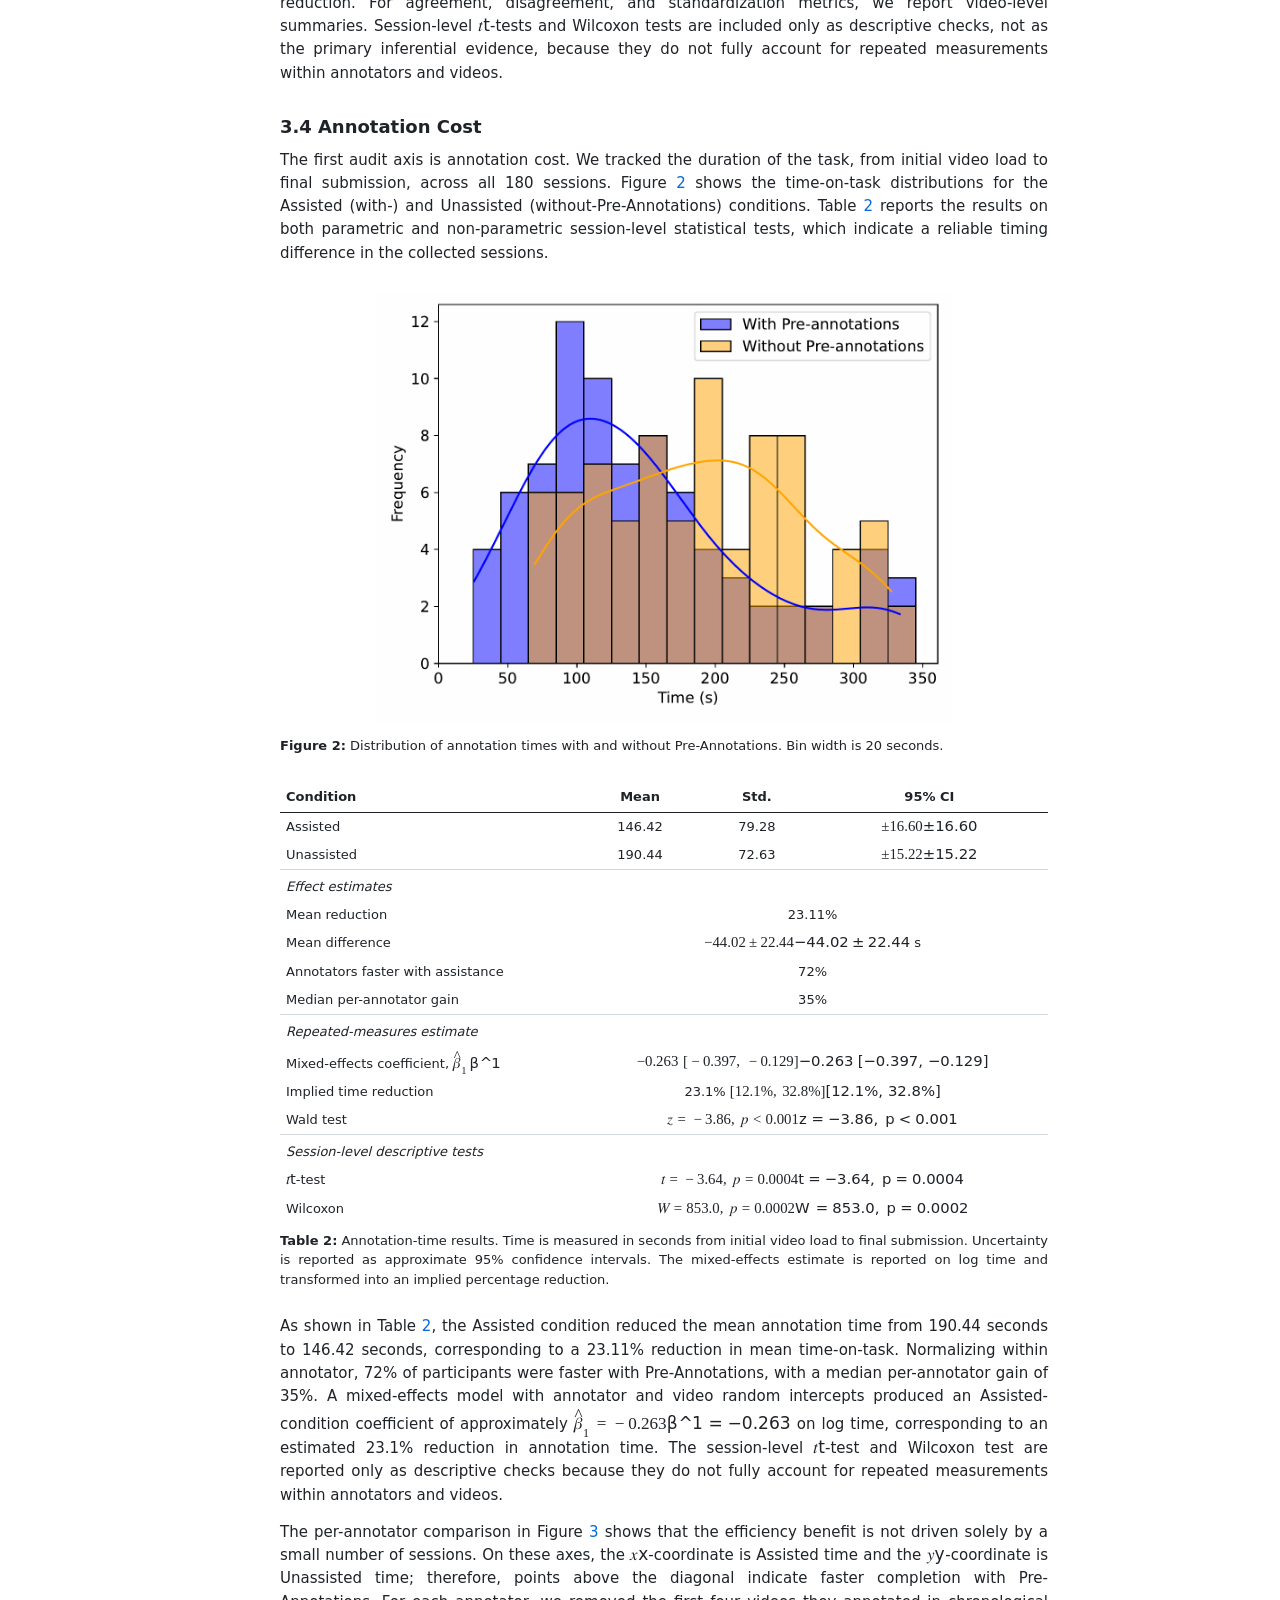
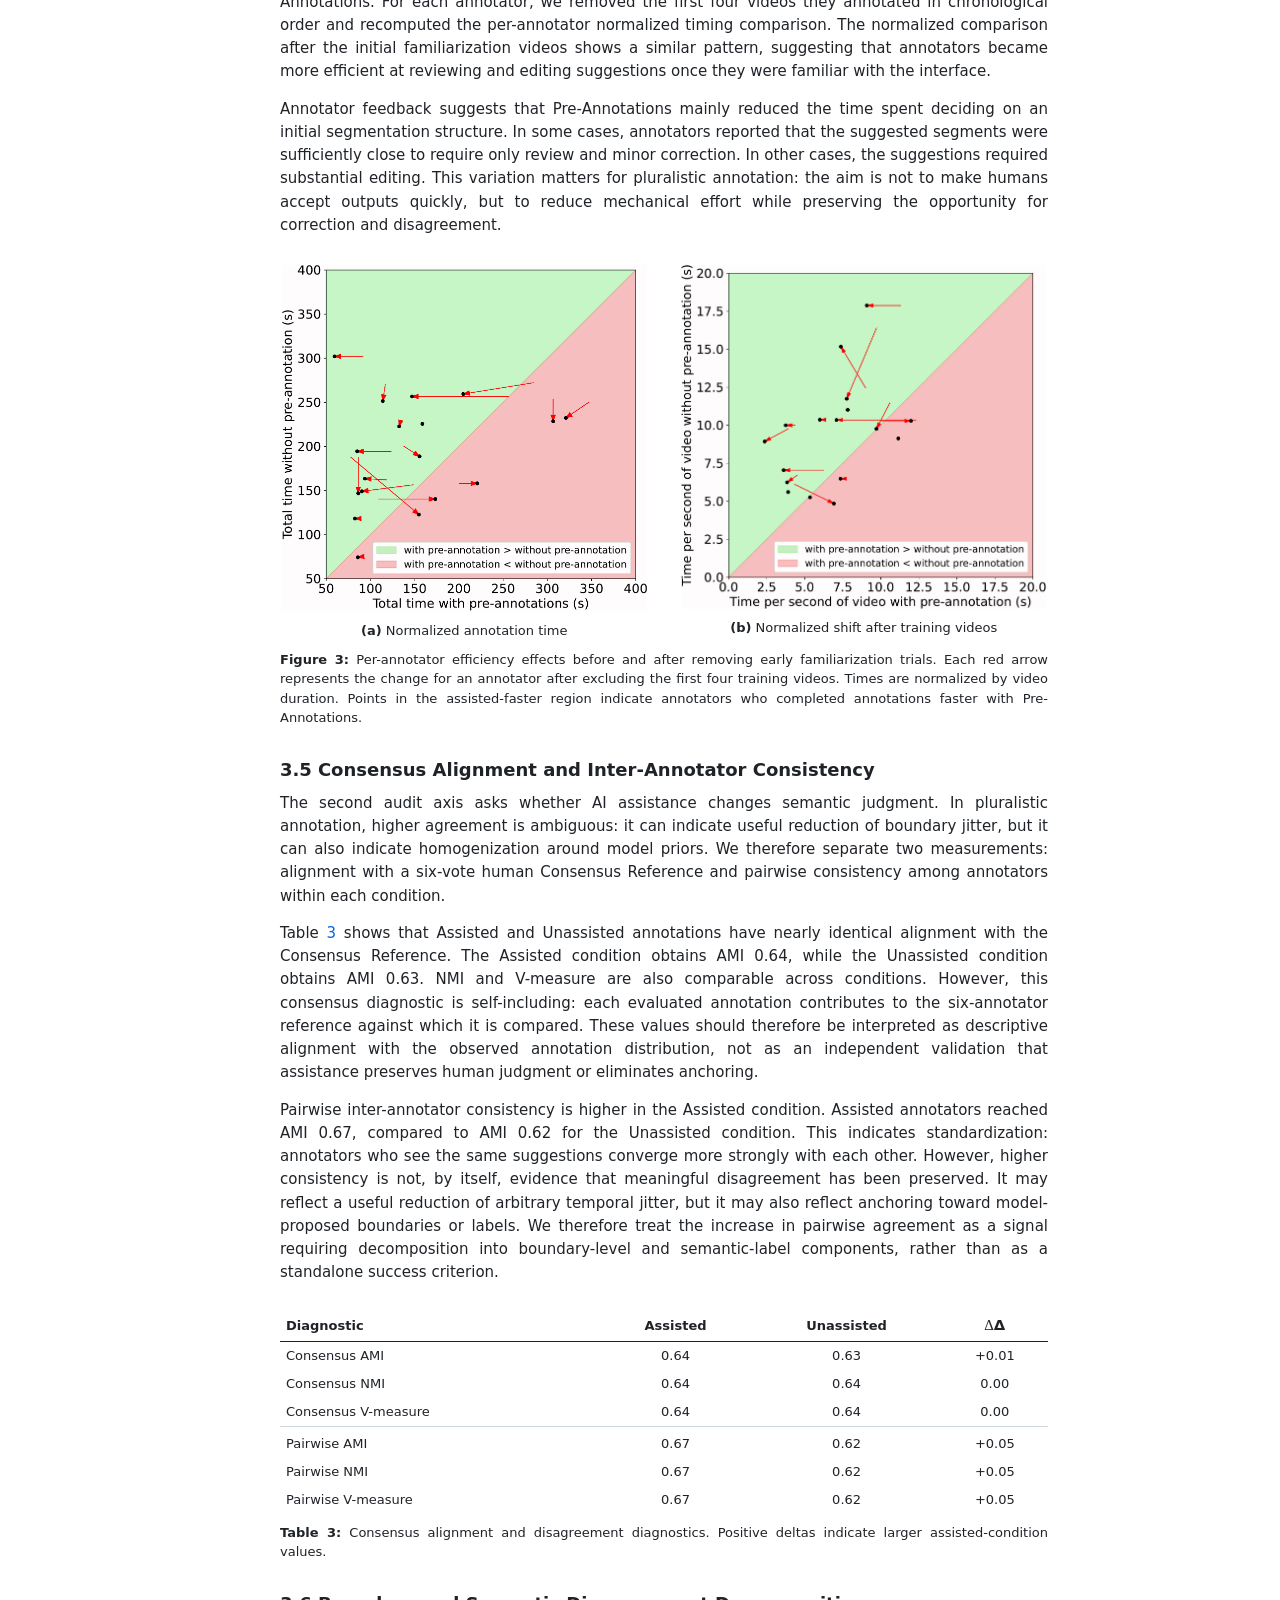
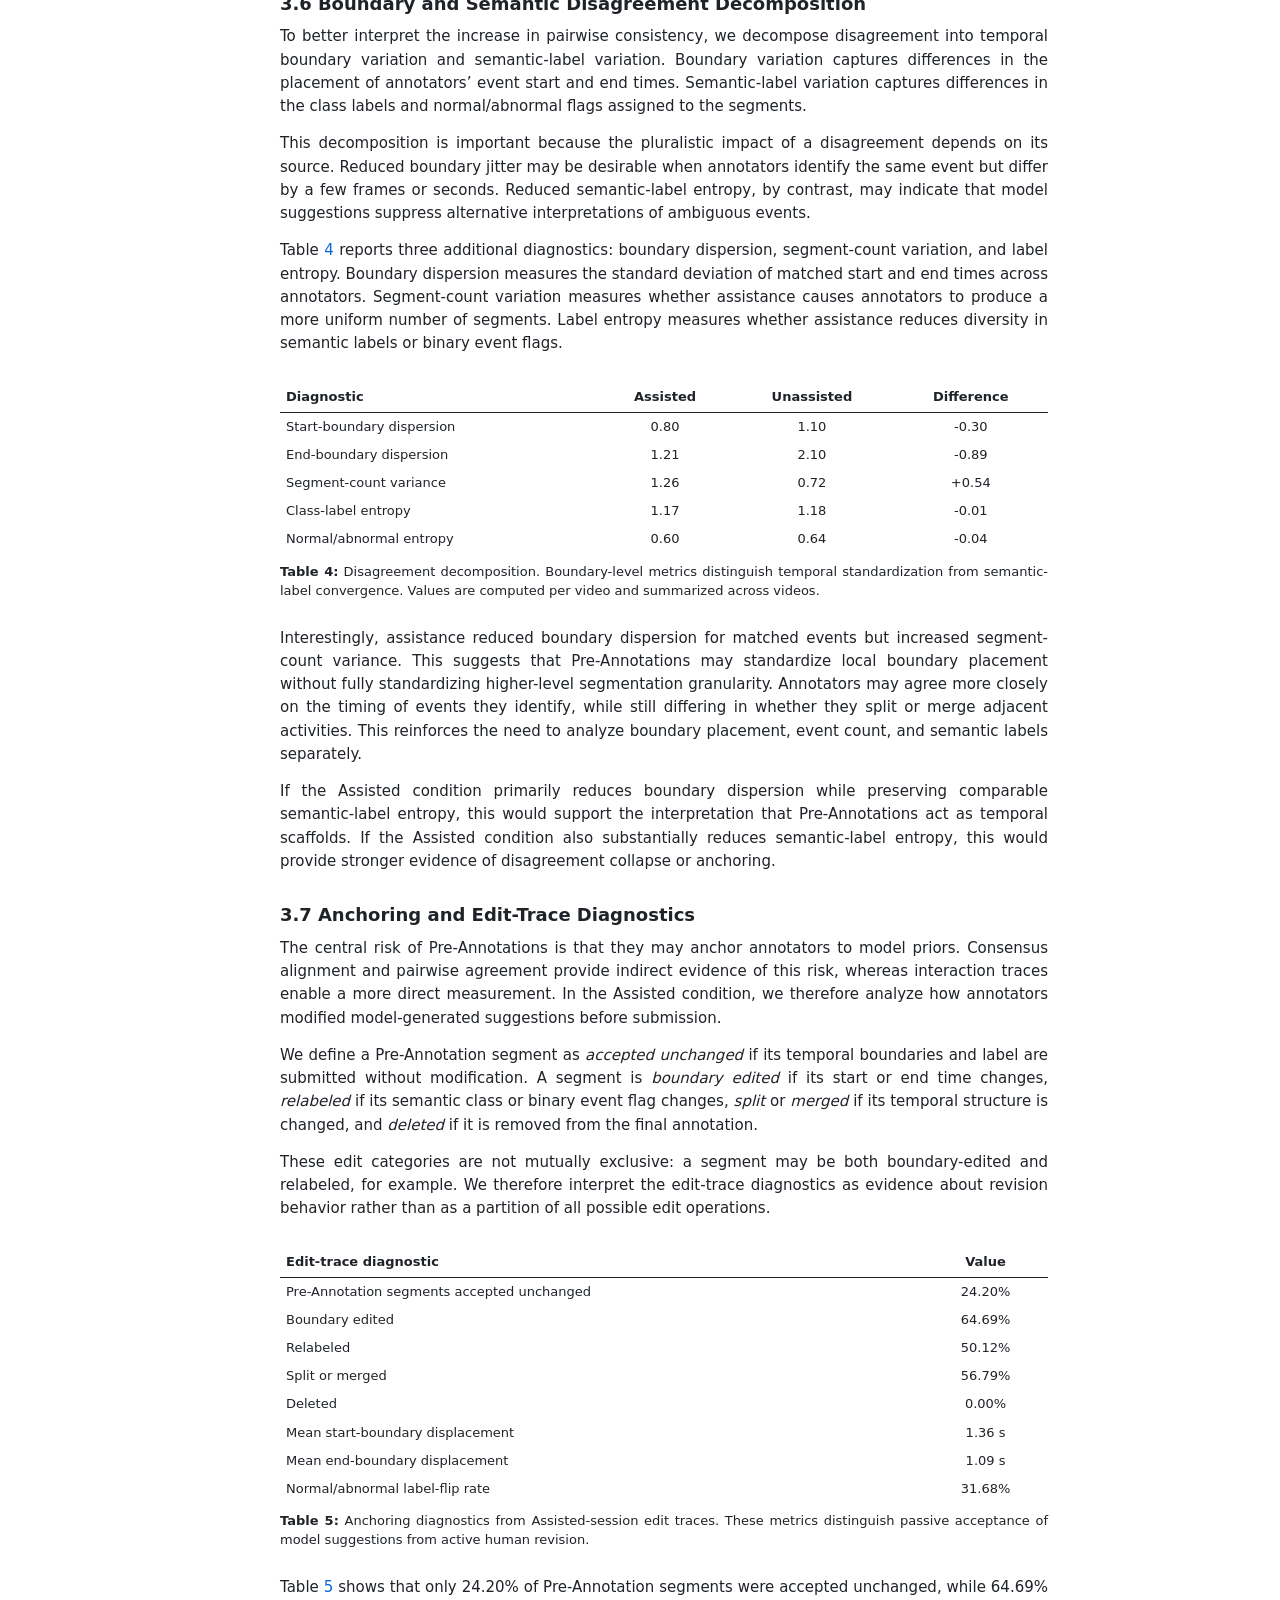
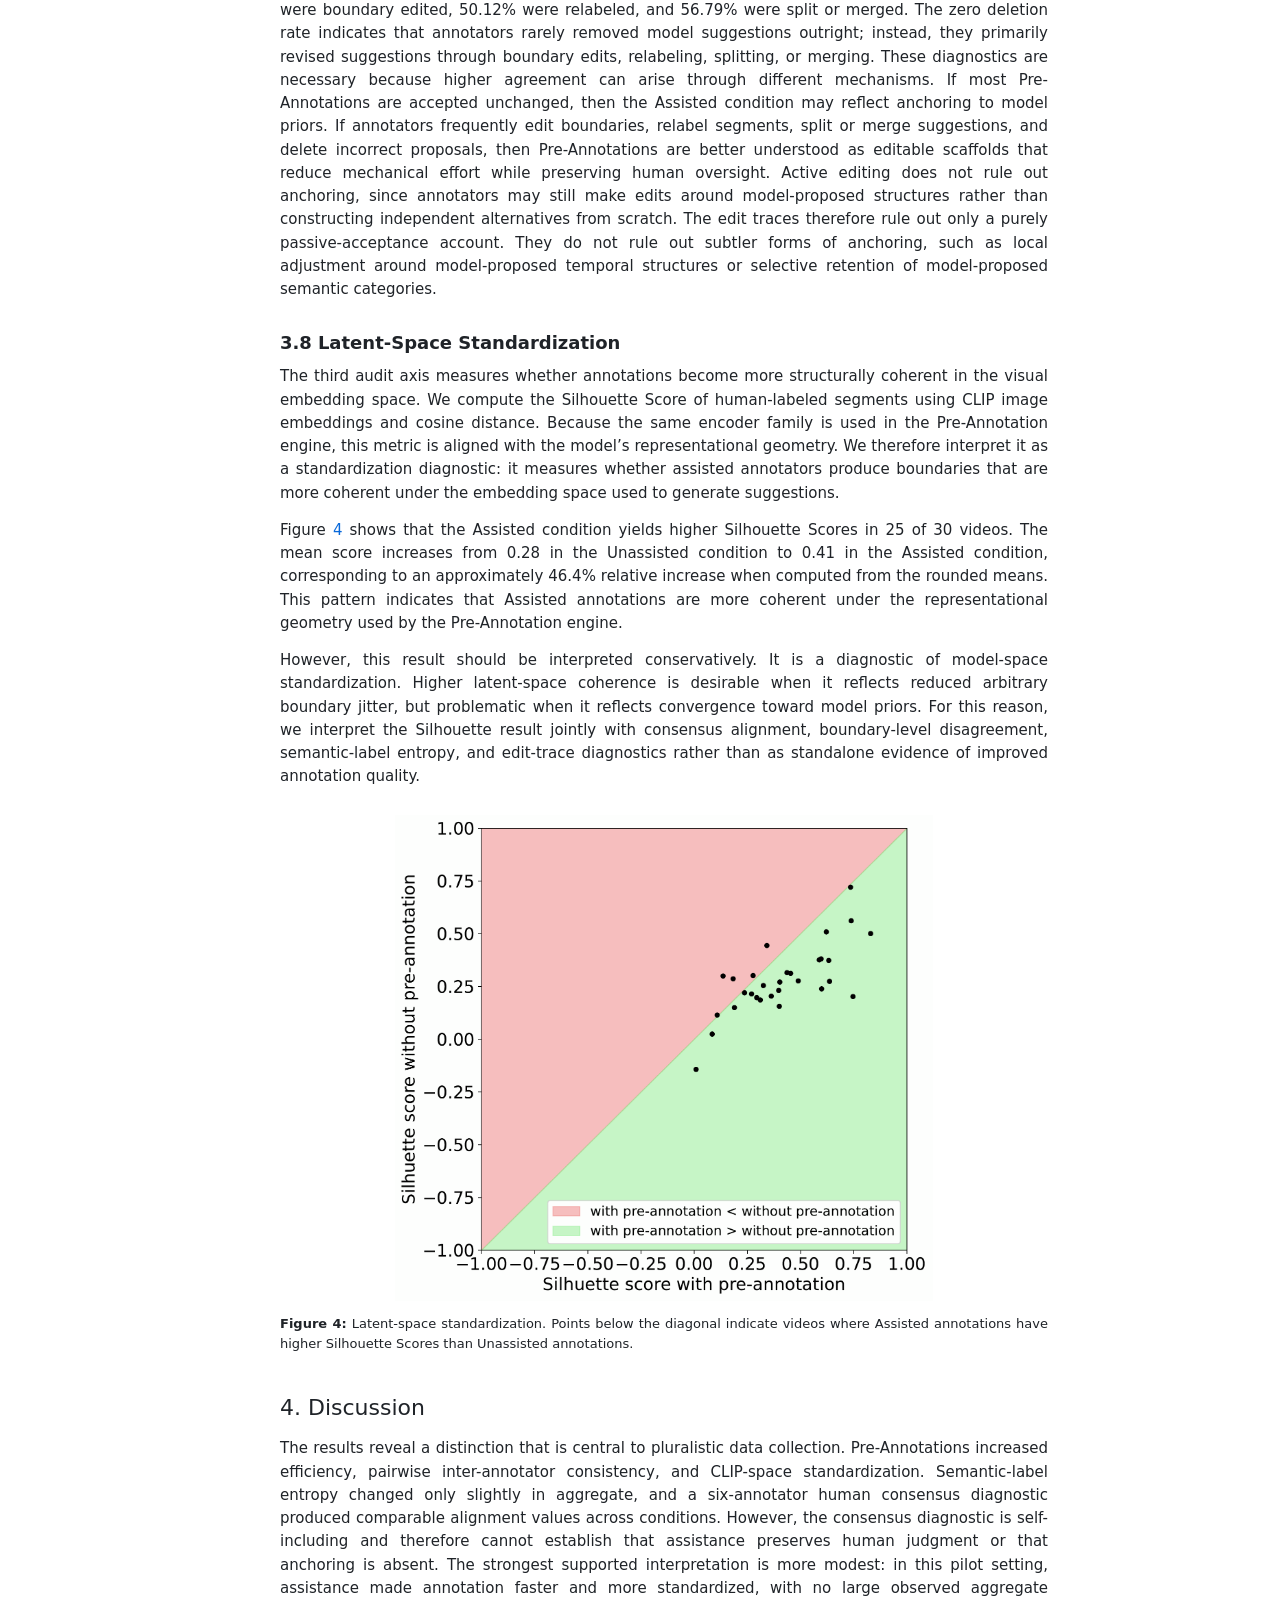
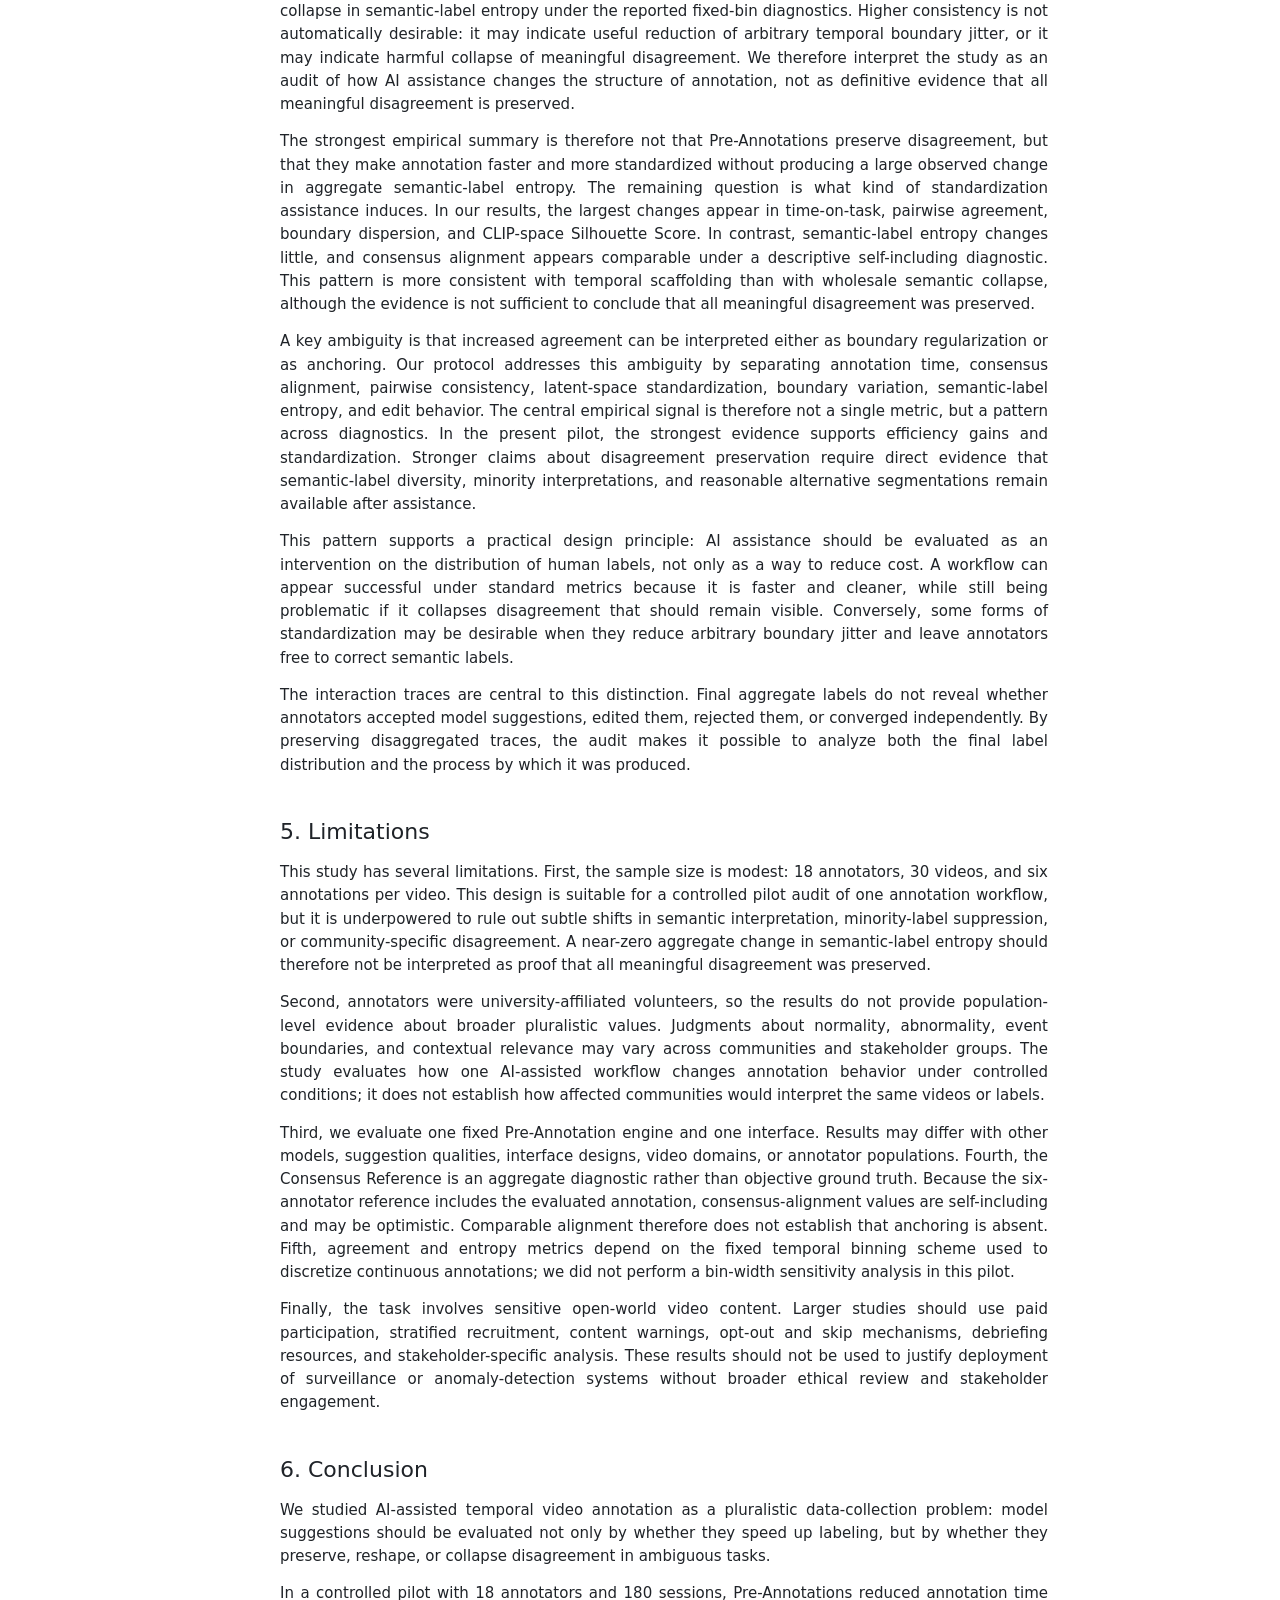
==== commit fba95722: "Add ReCoCo preprint and ICML workshop poster - ReCoCo (arXiv 2611.24806): highlighted entry with pro" ====
--- a/hitl/index.html
+++ b/hitl/index.html
@@ -37,6 +37,7 @@
         <a href="../">← jgnav.github.io</a>
         <div class="paper-nav-links">
           <a href="https://openreview.net/forum?id=JxiOoHqbXl">OpenReview</a> /
+          <a href="../data/hitl_poster.png">poster</a> /
           <a href="#bibtex" id="copy-bibtex-btn" data-bibtex="@inproceedings{gutierrez2026preannotations,
   title={Does AI Assistance Preserve or Collapse Disagreement? A Study of Pre-Annotations in Ambiguous Video Labeling},
   author={Gutiérrez, Juan and Gutiérrez-García, Víctor and Blanco-Murillo, José Luis},
